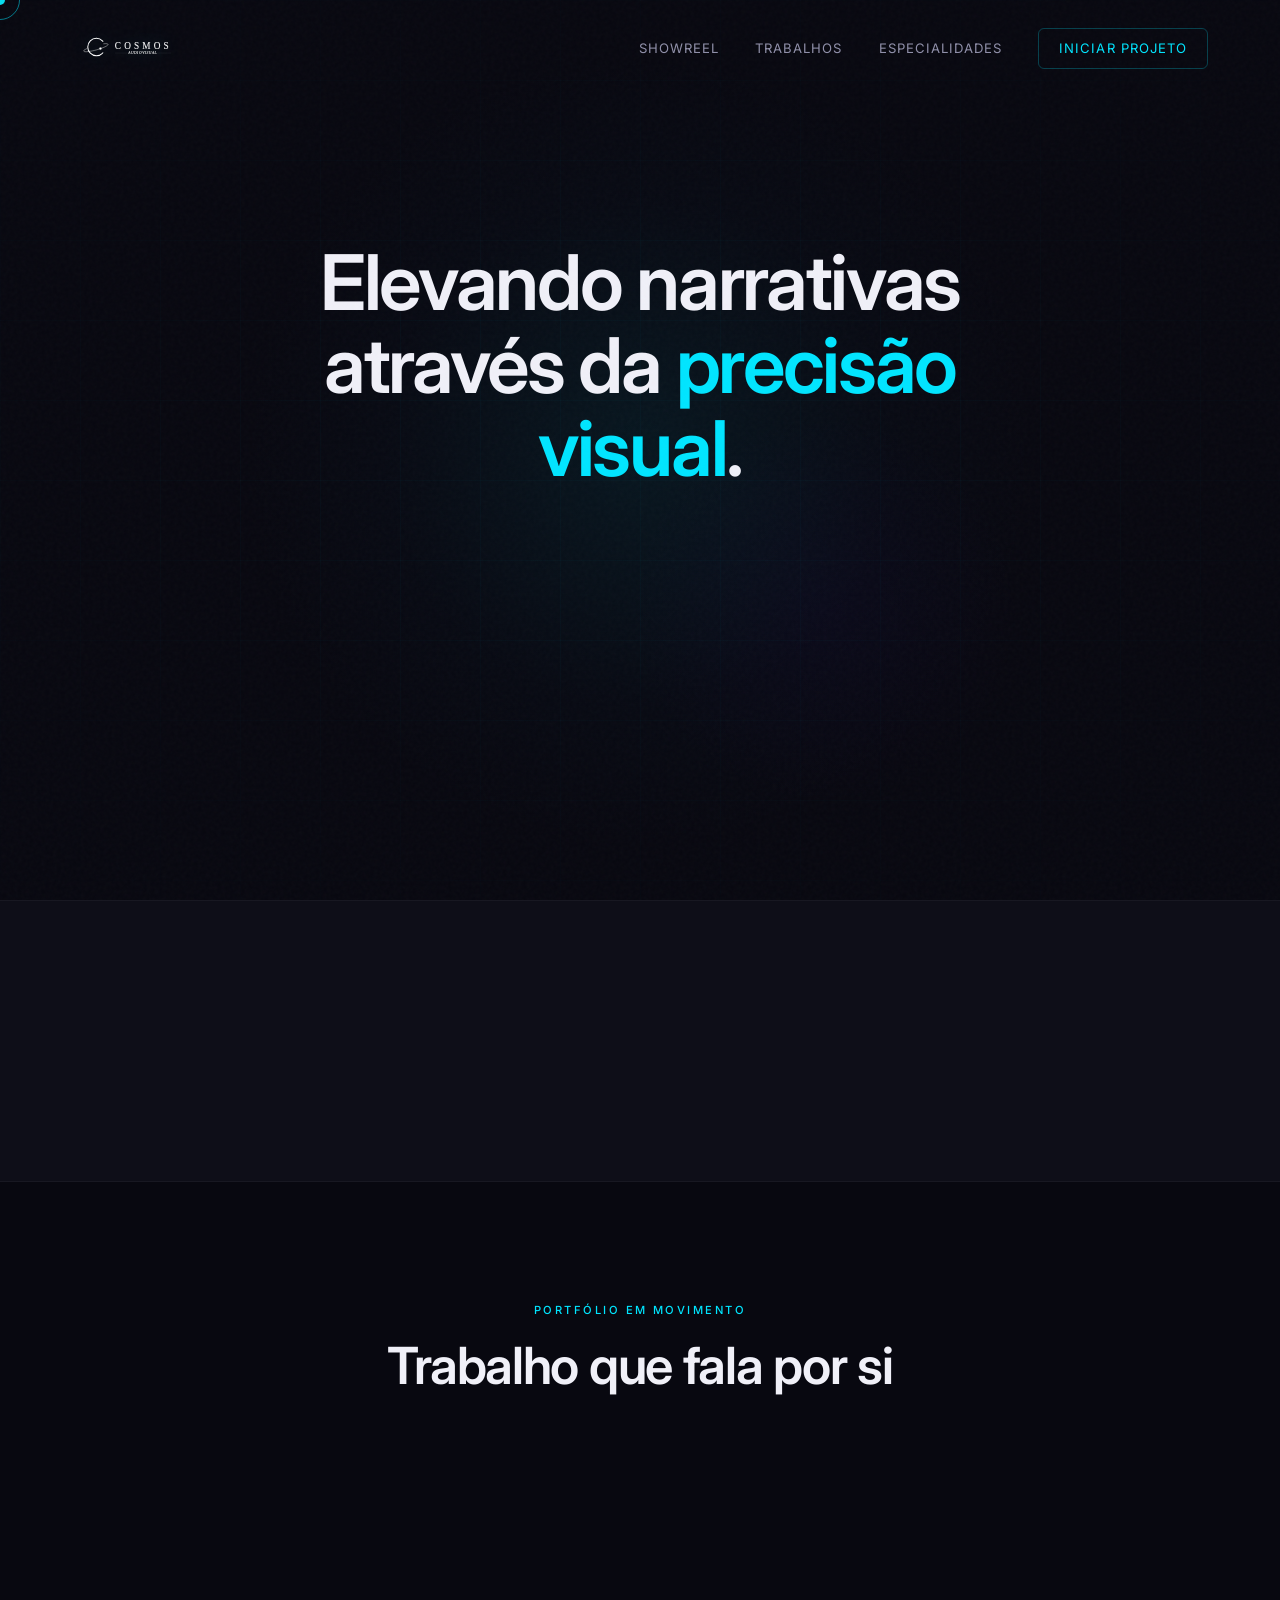
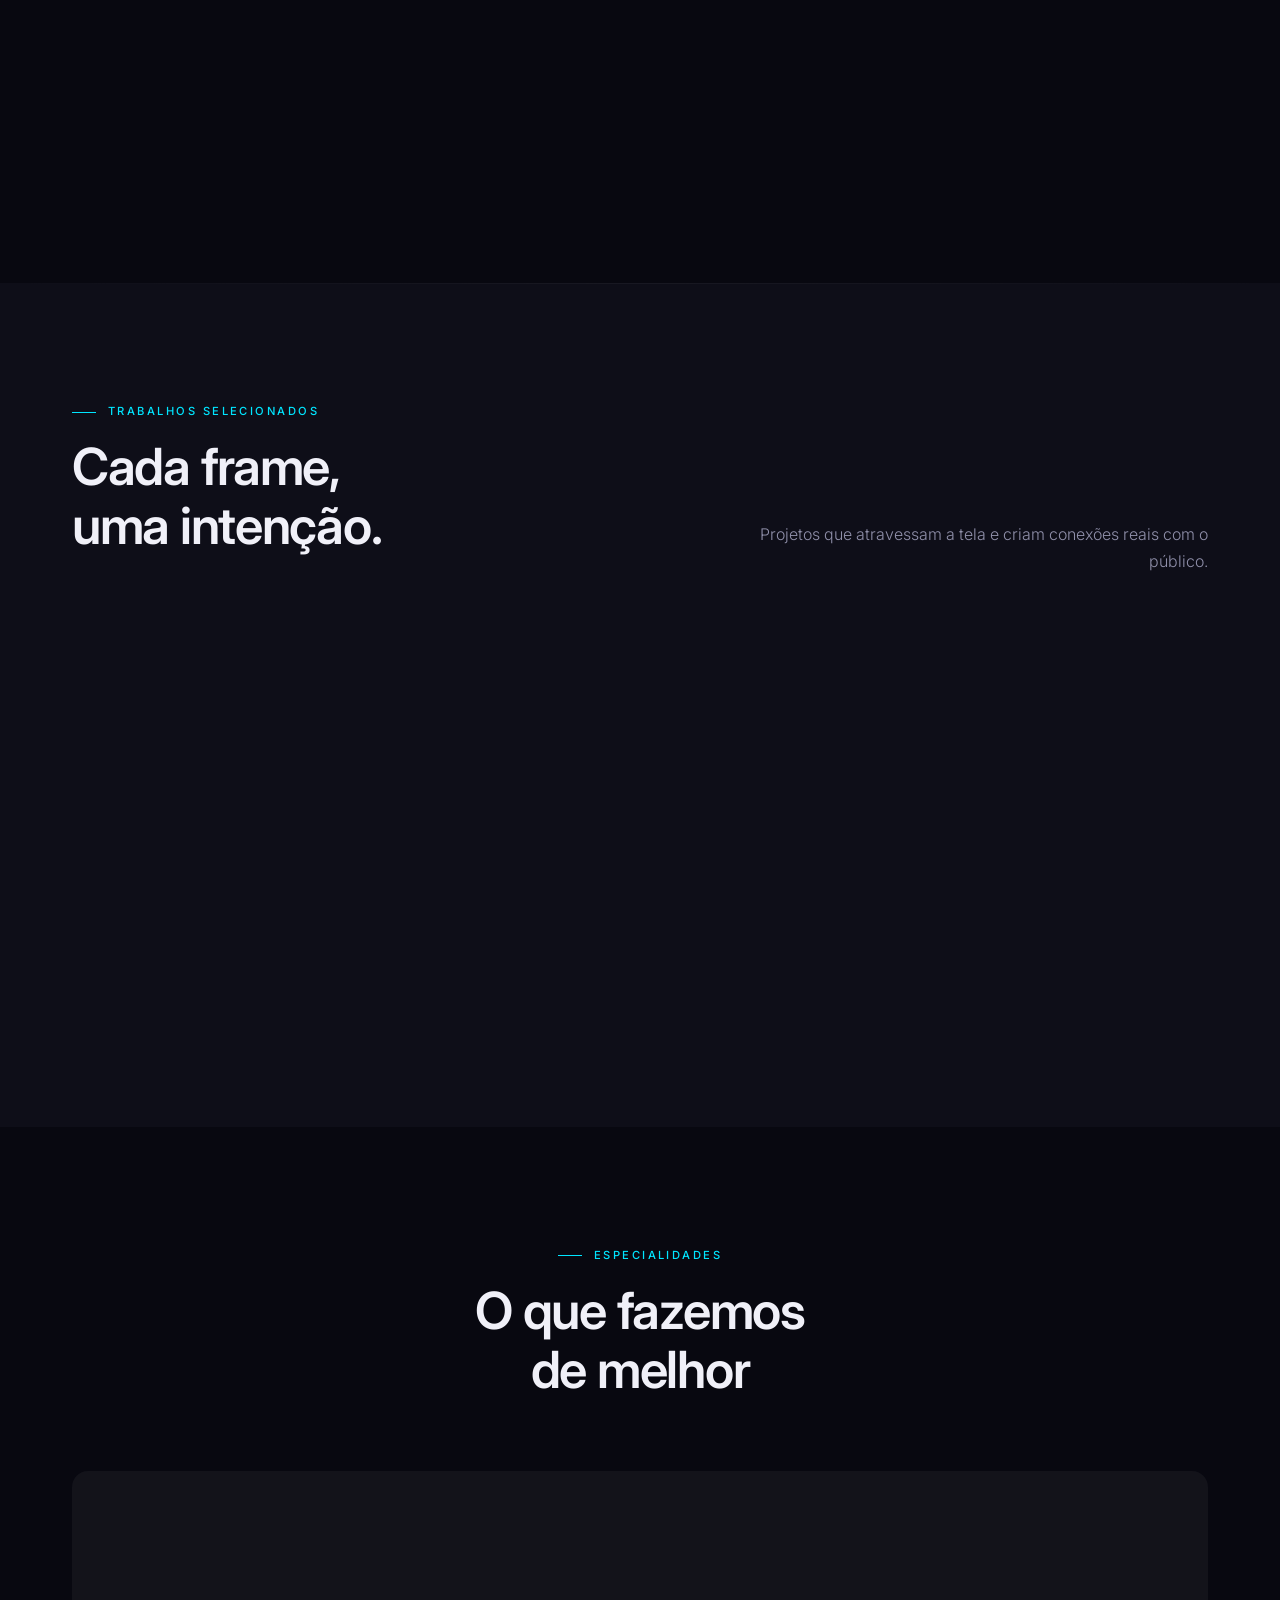
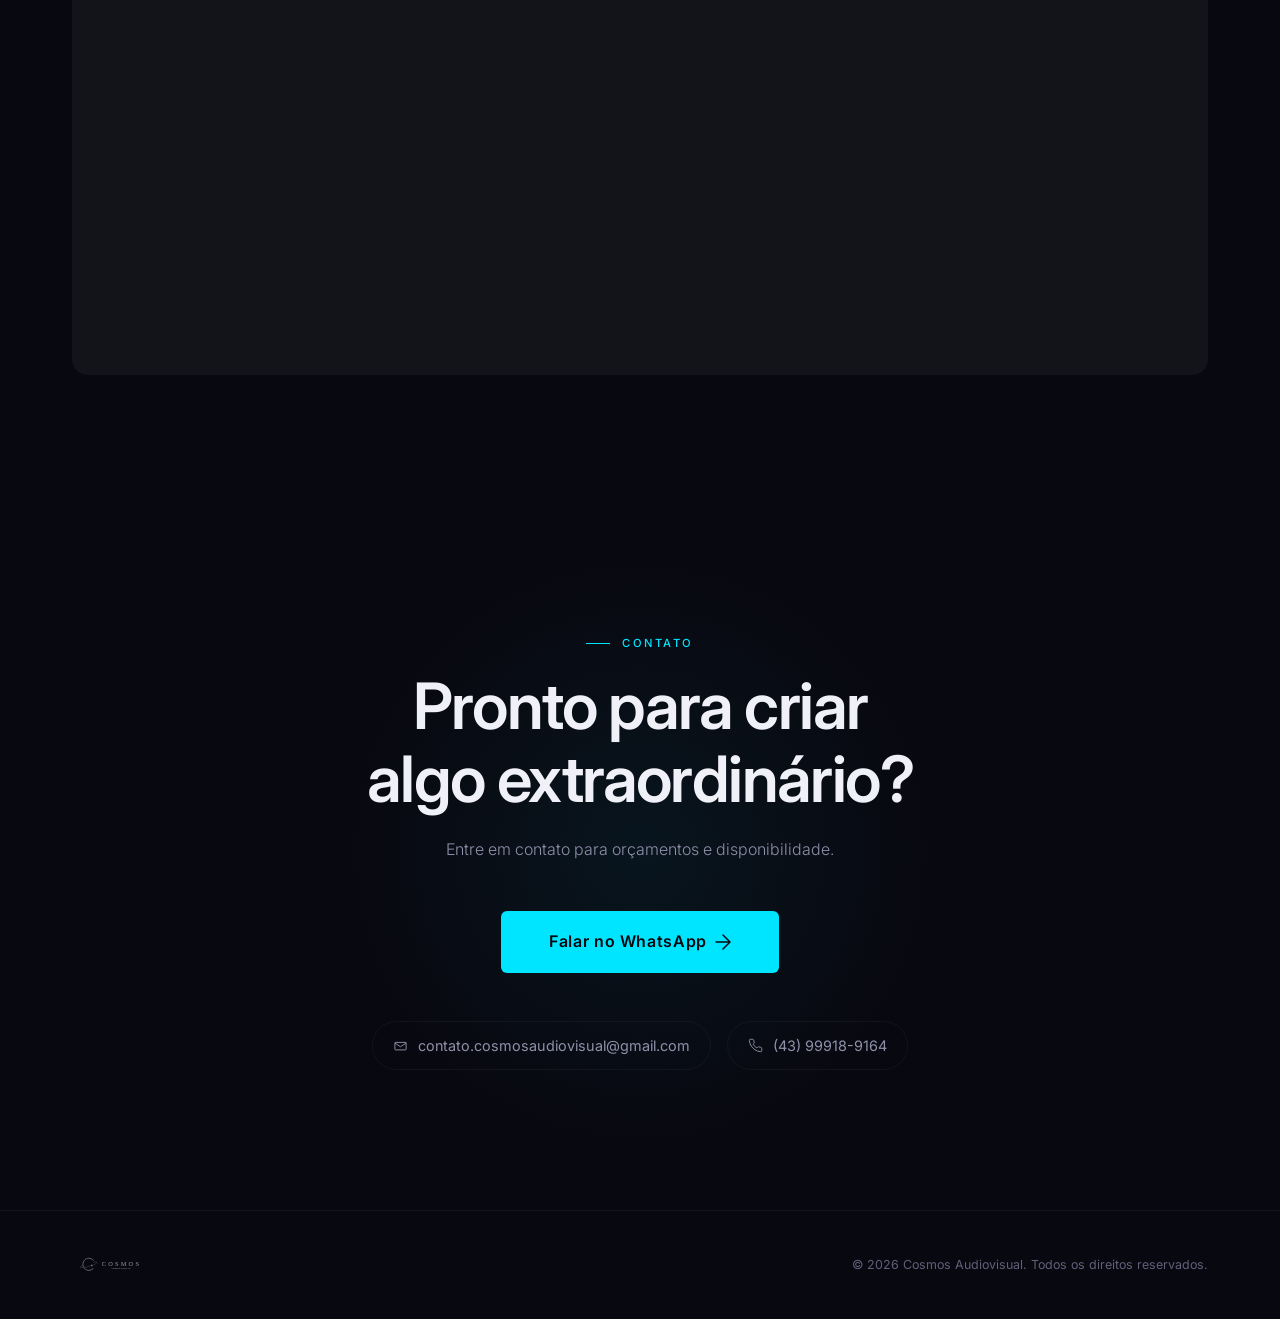
==== index.html @ ea0a28b5 "Add files via upload" ====
<!DOCTYPE html>
<html lang="pt-BR">
<head>
    <meta charset="UTF-8">
    <meta name="viewport" content="width=device-width, initial-scale=1.0">
    <title>Cosmos Audiovisual | Edição e Color Grading</title>

    <!-- Tipografia -->
    <link rel="preconnect" href="https://fonts.googleapis.com">
    <link rel="preconnect" href="https://fonts.gstatic.com" crossorigin>
    <link href="https://fonts.googleapis.com/css2?family=Inter:wght@300;400;500;600;700&display=swap" rel="stylesheet">

    <!-- Estilos -->
    <link rel="stylesheet" href="style.css">

    <!-- GSAP + ScrollTrigger -->
    <script src="https://cdnjs.cloudflare.com/ajax/libs/gsap/3.12.5/gsap.min.js"></script>
    <script src="https://cdnjs.cloudflare.com/ajax/libs/gsap/3.12.5/ScrollTrigger.min.js"></script>

    <!-- Lenis Smooth Scroll -->
    <script src="https://cdn.jsdelivr.net/npm/@studio-freight/lenis@1.0.42/dist/lenis.min.js"></script>
</head>
<body>

<!-- Custom Cursor -->
<div class="cursor" id="cursor"></div>
<div class="cursor-ring" id="cursorRing"></div>

<!-- ─── HEADER ─────────────────────────────────────────────────── -->
<header id="header">
    <div class="container header-inner">
        <a href="#" class="logo-link">
            <img src="logo-cosmos.svg" alt="Cosmos Audiovisual" class="logo">
        </a>
        <nav>
            <ul>
                <li><a href="#showreel">Showreel</a></li>
                <li><a href="#trabalhos">Trabalhos</a></li>
                <li><a href="#servicos">Especialidades</a></li>
                <li>
                    <a href="https://wa.me/5543999189164?text=Ol%C3%A1,%20gostaria%20de%20falar%20sobre%20um%20projeto%20audiovisual!"
                       target="_blank" class="nav-cta">
                        Iniciar Projeto
                    </a>
                </li>
            </ul>
        </nav>
    </div>
</header>

<!-- ─── HERO ───────────────────────────────────────────────────── -->
<section class="hero" id="hero">
    <div class="hero-ambient"></div>
    <div class="hero-grid"></div>

    <div class="hero-content">
        <div class="hero-eyebrow" id="hero-eyebrow">
            Cosmos Audiovisual — Pós-Produção Premium
        </div>

        <h1 id="hero-title">
            Elevando narrativas através da <span class="cyan-text">precisão visual</span>.
        </h1>

        <p class="hero-sub" id="hero-sub">
            Especialistas em edição, pós-produção e color grading cinematográfico para marcas e criadores que não aceitam o ordinário.
        </p>

        <div class="hero-actions" id="hero-actions">
            <a href="https://wa.me/5543999189164?text=Ol%C3%A1,%20gostaria%20de%20falar%20sobre%20um%20projeto%20audiovisual!"
               target="_blank" class="btn-primary magnetic-btn">
                Iniciar Projeto
                <svg width="14" height="14" viewBox="0 0 14 14" fill="none" xmlns="http://www.w3.org/2000/svg">
                    <path d="M1 7h12M7 1l6 6-6 6" stroke="currentColor" stroke-width="1.5" stroke-linecap="round" stroke-linejoin="round"/>
                </svg>
            </a>
            <a href="#showreel" class="btn-secondary">
                Ver Portfólio
            </a>
        </div>
    </div>

    <div class="scroll-indicator" id="scroll-indicator">
        <div class="scroll-line"></div>
        <span>Scroll</span>
    </div>
</section>

<!-- ─── STATS ──────────────────────────────────────────────────── -->
<div class="stats-section">
    <div class="container">
        <div class="stats-grid">
            <div class="stat-item">
                <div class="stat-number">50<span>+</span></div>
                <div class="stat-label">Projetos entregues</div>
            </div>
            <div class="stat-item">
                <div class="stat-number">4<span>k</span></div>
                <div class="stat-label">Qualidade de exportação</div>
            </div>
            <div class="stat-item">
                <div class="stat-number">3<span>+</span></div>
                <div class="stat-label">Anos de experiência</div>
            </div>
            <div class="stat-item">
                <div class="stat-number">100<span>%</span></div>
                <div class="stat-label">Clientes satisfeitos</div>
            </div>
        </div>
    </div>
</div>

<!-- ─── VIDEO GALLERY ──────────────────────────────────────────── -->
<section id="showreel" class="gallery-section">
    <div class="container">
        <div class="gallery-header">
            <div class="section-label">Portfólio em Movimento</div>
            <h2 class="section-title">Trabalho que fala por si</h2>
        </div>

        <div class="video-grid">
            <div class="video-card">
                <div class="video-wrapper">
                    <iframe src="https://player.vimeo.com/video/1213740971?h=0&title=0&byline=0&portrait=0"
                            frameborder="0"
                            allow="autoplay; fullscreen; picture-in-picture"
                            allowfullscreen>
                    </iframe>
                </div>
                <div class="video-meta">
                    <span class="video-tag">Color Grading</span>
                    <h3>Color Grading Sony A7sII</h3>
                </div>
            </div>

            <div class="video-card">
                <div class="video-wrapper">
                    <iframe src="https://player.vimeo.com/video/1213741064?h=0&title=0&byline=0&portrait=0"
                            frameborder="0"
                            allow="autoplay; fullscreen; picture-in-picture"
                            allowfullscreen>
                    </iframe>
                </div>
                <div class="video-meta">
                    <span class="video-tag">Edição & Color</span>
                    <h3>Institucional Academia CT</h3>
                </div>
            </div>

            <div class="video-card">
                <div class="video-wrapper">
                    <iframe src="https://player.vimeo.com/video/1213740897?h=0&title=0&byline=0&portrait=0"
                            frameborder="0"
                            allow="autoplay; fullscreen; picture-in-picture"
                            allowfullscreen>
                    </iframe>
                </div>
                <div class="video-meta">
                    <span class="video-tag">Log Reveal & Grading</span>
                    <h3>Color Grading ARRI</h3>
                </div>
            </div>
        </div>
    </div>
</section>

<!-- ─── PORTFOLIO ──────────────────────────────────────────────── -->
<section id="trabalhos" class="portfolio-section">
    <div class="container">
        <div class="portfolio-header">
            <div>
                <div class="section-label">Trabalhos Selecionados</div>
                <h2 class="section-title">Cada frame,<br>uma intenção.</h2>
            </div>
            <p class="section-subtitle">Projetos que atravessam a tela e criam conexões reais com o público.</p>
        </div>

        <div class="portfolio-grid">
            <div class="portfolio-card">
                <img src="trabalho1.png" alt="Color Grading Para Youtube">
                <div class="portfolio-info">
                    <div class="portfolio-index">01 / Projeto</div>
                    <h3>Color Grading Para Youtube</h3>
                    <p>Color Grading</p>
                </div>
                <div class="portfolio-hover-line"></div>
            </div>

            <div class="portfolio-card">
                <img src="trabalho2.png" alt="Institucional Academia CT">
                <div class="portfolio-info">
                    <div class="portfolio-index">02 / Projeto</div>
                    <h3>Institucional Academia CT</h3>
                    <p>Edição & Color</p>
                </div>
                <div class="portfolio-hover-line"></div>
            </div>

            <div class="portfolio-card">
                <img src="trabalho3.png" alt="Curta Astro Negro">
                <div class="portfolio-info">
                    <div class="portfolio-index">03 / Projeto</div>
                    <h3>Montagem do Curta Astro Negro</h3>
                    <p>Montagem, Edição & Color</p>
                </div>
                <div class="portfolio-hover-line"></div>
            </div>
        </div>
    </div>
</section>

<!-- ─── ESPECIALIDADES ─────────────────────────────────────────── -->
<section id="servicos" class="services-section">
    <div class="container">
        <div class="services-header">
            <div class="section-label" style="justify-content:center;">Especialidades</div>
            <h2 class="section-title">O que fazemos<br>de melhor</h2>
        </div>

        <div class="services-grid">
            <div class="service-card">
                <div class="service-number">01</div>
                <div class="service-icon">
                    <svg width="20" height="20" viewBox="0 0 24 24" fill="none" stroke="currentColor" stroke-width="1.5">
                        <path d="M15 10l4.553-2.069A1 1 0 0121 8.87v6.26a1 1 0 01-1.447.894L15 14M3 8a2 2 0 012-2h10a2 2 0 012 2v8a2 2 0 01-2 2H5a2 2 0 01-2-2V8z"/>
                    </svg>
                </div>
                <h3>Edição e Finalização</h3>
                <p>Montagem estrutural, cortes dinâmicos, transições fluidas e exportação do arquivo final com máxima qualidade técnica.</p>
            </div>

            <div class="service-card">
                <div class="service-number">02</div>
                <div class="service-icon">
                    <svg width="20" height="20" viewBox="0 0 24 24" fill="none" stroke="currentColor" stroke-width="1.5">
                        <circle cx="12" cy="12" r="5"/><path d="M12 1v2M12 21v2M4.22 4.22l1.42 1.42M18.36 18.36l1.42 1.42M1 12h2M21 12h2M4.22 19.78l1.42-1.42M18.36 5.64l1.42-1.42"/>
                    </svg>
                </div>
                <h3>Color Grading</h3>
                <p>Correção primária de cor, correspondência entre câmeras e aplicação de estilização visual para uma estética de cinema.</p>
            </div>

            <div class="service-card">
                <div class="service-number">03</div>
                <div class="service-icon">
                    <svg width="20" height="20" viewBox="0 0 24 24" fill="none" stroke="currentColor" stroke-width="1.5">
                        <path d="M9 18V5l12-2v13M9 9l12-2"/><circle cx="6" cy="18" r="3"/><circle cx="18" cy="16" r="3"/>
                    </svg>
                </div>
                <h3>Pós-Produção de Áudio</h3>
                <p>Limpeza de ruídos de voz, foley, sound design integrado às imagens e mixagem final imersiva.</p>
            </div>

            <div class="service-card">
                <div class="service-number">04</div>
                <div class="service-icon">
                    <svg width="20" height="20" viewBox="0 0 24 24" fill="none" stroke="currentColor" stroke-width="1.5">
                        <path d="M12 2L2 7l10 5 10-5-10-5zM2 17l10 5 10-5M2 12l10 5 10-5"/>
                    </svg>
                </div>
                <h3>Motion Graphics</h3>
                <p>Criação de animações de logo, terços inferiores e elementos gráficos perfeitamente integrados à narrativa do vídeo.</p>
            </div>
        </div>
    </div>
</section>

<!-- ─── CONTACT ────────────────────────────────────────────────── -->
<section id="contato" class="contact-section">
    <div class="contact-bg-glow"></div>
    <div class="container" style="position:relative;z-index:2;">
        <div class="section-label" style="justify-content:center;">Contato</div>
        <h2 class="section-title">Pronto para criar<br>algo extraordinário?</h2>
        <p class="section-subtitle" style="text-align:center;margin:0 auto 0;">
            Entre em contato para orçamentos e disponibilidade.
        </p>

        <div style="margin-top:48px;">
            <a href="https://wa.me/5543999189164?text=Ol%C3%A1,%20gostaria%20de%20falar%20sobre%20um%20projeto%20audiovisual!"
               target="_blank" class="btn-primary magnetic-btn" style="font-size:1rem;padding:18px 48px;">
                Falar no WhatsApp
                <svg width="16" height="16" viewBox="0 0 16 16" fill="none" xmlns="http://www.w3.org/2000/svg">
                    <path d="M1 8h14M8 1l7 7-7 7" stroke="currentColor" stroke-width="1.5" stroke-linecap="round" stroke-linejoin="round"/>
                </svg>
            </a>
        </div>

        <div class="contact-links">
            <a href="mailto:contato.cosmosaudiovisual@gmail.com" class="contact-link">
                <svg width="15" height="15" viewBox="0 0 24 24" fill="none" stroke="currentColor" stroke-width="1.5">
                    <path d="M3 8l9 6 9-6M3 8v10a1 1 0 001 1h16a1 1 0 001-1V8M3 8a1 1 0 011-1h16a1 1 0 011 1"/>
                </svg>
                contato.cosmosaudiovisual@gmail.com
            </a>
            <a href="tel:+5543999189164" class="contact-link">
                <svg width="15" height="15" viewBox="0 0 24 24" fill="none" stroke="currentColor" stroke-width="1.5">
                    <path d="M22 16.92v3a2 2 0 01-2.18 2 19.79 19.79 0 01-8.63-3.07 19.5 19.5 0 01-6-6 19.79 19.79 0 01-3.07-8.67A2 2 0 014.11 2h3a2 2 0 012 1.72c.127.96.361 1.903.7 2.81a2 2 0 01-.45 2.11L8.09 9.91a16 16 0 006 6l1.27-1.27a2 2 0 012.11-.45c.907.339 1.85.573 2.81.7A2 2 0 0122 16.92z"/>
                </svg>
                (43) 99918-9164
            </a>
        </div>
    </div>
</section>

<!-- ─── FOOTER ─────────────────────────────────────────────────── -->
<footer>
    <div class="container footer-inner">
        <img src="logo-cosmos.svg" alt="Cosmos Audiovisual" class="footer-logo">
        <p>&copy; 2026 Cosmos Audiovisual. Todos os direitos reservados.</p>
    </div>
</footer>

<!-- ─── SCRIPTS ────────────────────────────────────────────────── -->
<script>
(function() {

    // ── Lenis Smooth Scroll ──────────────────────────────────────
    const lenis = new Lenis({
        duration: 1.35,
        easing: (t) => Math.min(1, 1.001 - Math.pow(2, -10 * t)),
        smooth: true,
    });

    function raf(time) { lenis.raf(time); requestAnimationFrame(raf); }
    requestAnimationFrame(raf);

    gsap.registerPlugin(ScrollTrigger);
    lenis.on('scroll', ScrollTrigger.update);
    gsap.ticker.add((time) => { lenis.raf(time * 1000); });
    gsap.ticker.lagSmoothing(0);

    // ── Header Scroll State ──────────────────────────────────────
    const header = document.getElementById('header');
    lenis.on('scroll', ({ scroll }) => {
        header.classList.toggle('scrolled', scroll > 60);
    });

    // ── Custom Cursor ────────────────────────────────────────────
    const cursor = document.getElementById('cursor');
    const cursorRing = document.getElementById('cursorRing');
    let cursorX = 0, cursorY = 0, ringX = 0, ringY = 0;

    document.addEventListener('mousemove', (e) => {
        cursorX = e.clientX;
        cursorY = e.clientY;
    });

    (function animateCursor() {
        ringX += (cursorX - ringX) * 0.12;
        ringY += (cursorY - ringY) * 0.12;
        cursor.style.left = cursorX + 'px';
        cursor.style.top  = cursorY + 'px';
        cursorRing.style.left = ringX + 'px';
        cursorRing.style.top  = ringY + 'px';
        requestAnimationFrame(animateCursor);
    })();

    document.querySelectorAll('a, button, .portfolio-card, .video-card, .service-card').forEach(el => {
        el.addEventListener('mouseenter', () => document.body.classList.add('cursor-hover'));
        el.addEventListener('mouseleave', () => document.body.classList.remove('cursor-hover'));
    });

    // ── Hero Text Reveal ─────────────────────────────────────────
    const heroTitle = document.getElementById('hero-title');

    function wrapWords(el) {
        const walker = document.createTreeWalker(el, NodeFilter.SHOW_TEXT, null);
        const textNodes = [];
        let node;
        while ((node = walker.nextNode())) textNodes.push(node);

        textNodes.forEach(textNode => {
            const words = textNode.textContent.split(/(\s+)/);
            const fragment = document.createDocumentFragment();
            words.forEach(part => {
                if (part.match(/^\s+$/)) {
                    fragment.appendChild(document.createTextNode(part));
                } else if (part.length > 0) {
                    const wrap = document.createElement('span');
                    wrap.className = 'word';
                    const inner = document.createElement('span');
                    inner.className = 'word-inner';
                    inner.textContent = part;
                    wrap.appendChild(inner);
                    fragment.appendChild(wrap);
                }
            });
            textNode.parentNode.replaceChild(fragment, textNode);
        });
    }

    wrapWords(heroTitle);

    const tl = gsap.timeline({ delay: 0.2 });
    tl.to('#hero-eyebrow',  { opacity: 1, y: 0, duration: 0.9, ease: 'power3.out' })
      .to('.word-inner',    { y: '0%', opacity: 1, filter: 'blur(0px)', duration: 1.0, stagger: 0.045, ease: 'power4.out' }, '-=0.3')
      .to('#hero-sub',      { opacity: 1, y: 0, duration: 0.9, ease: 'power3.out' }, '-=0.5')
      .to('#hero-actions',  { opacity: 1, y: 0, duration: 0.9, ease: 'power3.out' }, '-=0.6')
      .to('#scroll-indicator', { opacity: 1, duration: 0.8, ease: 'power2.out' }, '-=0.3');

    // ── Hero Parallax ────────────────────────────────────────────
    gsap.to('.hero-ambient', { yPercent: 25, ease: 'none', scrollTrigger: { trigger: '.hero', start: 'top top', end: 'bottom top', scrub: 1.5 } });
    gsap.to('.hero-grid',    { yPercent: 15, ease: 'none', scrollTrigger: { trigger: '.hero', start: 'top top', end: 'bottom top', scrub: 2 } });

    // ── Scroll-triggered Reveals ─────────────────────────────────
    const reveals = [
        { target: '.stat-item',      trigger: '.stats-section',  stagger: 0.12 },
        { target: '.video-card',     trigger: '.video-grid',     stagger: 0.15 },
        { target: '.portfolio-card', trigger: '.portfolio-grid', stagger: 0.13 },
        { target: '.service-card',   trigger: '.services-grid',  stagger: 0.10 },
    ];

    reveals.forEach(({ target, trigger, stagger }) => {
        gsap.to(target, {
            opacity: 1, y: 0, duration: 0.85, stagger, ease: 'power3.out',
            scrollTrigger: { trigger, start: 'top 80%' }
        });
    });

    document.querySelectorAll('.section-title').forEach(el => {
        if (el.closest('.hero')) return;
        gsap.from(el, { opacity: 0, y: 30, duration: 0.9, ease: 'power3.out',
            scrollTrigger: { trigger: el, start: 'top 85%' } });
    });

    // ── Spotlight Mouse Tracking ─────────────────────────────────
    ['.video-card', '.portfolio-card', '.service-card'].forEach(sel => {
        document.querySelectorAll(sel).forEach(card => {
            card.addEventListener('mousemove', (e) => {
                const r = card.getBoundingClientRect();
                card.style.setProperty('--mouse-x', ((e.clientX - r.left) / r.width  * 100) + '%');
                card.style.setProperty('--mouse-y', ((e.clientY - r.top)  / r.height * 100) + '%');
            });
        });
    });

    // ── Magnetic Buttons ─────────────────────────────────────────
    document.querySelectorAll('.magnetic-btn').forEach(btn => {
        btn.addEventListener('mousemove', (e) => {
            const r  = btn.getBoundingClientRect();
            const dx = e.clientX - (r.left + r.width  / 2);
            const dy = e.clientY - (r.top  + r.height / 2);
            gsap.to(btn, { x: dx * 0.35, y: dy * 0.35, duration: 0.35, ease: 'power2.out' });
        });
        btn.addEventListener('mouseleave', () => {
            gsap.to(btn, { x: 0, y: 0, duration: 0.6, ease: 'elastic.out(1, 0.4)' });
        });
    });

    // ── Smooth Anchor Scroll via Lenis ───────────────────────────
    document.querySelectorAll('a[href^="#"]').forEach(anchor => {
        anchor.addEventListener('click', (e) => {
            const href   = anchor.getAttribute('href');
            const target = href !== '#' && document.querySelector(href);
            if (target) { e.preventDefault(); lenis.scrollTo(target, { offset: -80, duration: 1.5 }); }
        });
    });

})();
</script>
</body>
</html>
---- style.css ----
/* ─── RESET & BASE ──────────────────────────────────────────────── */
*, *::before, *::after {
    margin: 0;
    padding: 0;
    box-sizing: border-box;
}

:root {
    --bg-void: #080810;
    --bg-surface: #0e0e18;
    --bg-card: #12121e;
    --cyan: #00e5ff;
    --cyan-dim: rgba(0, 229, 255, 0.12);
    --cyan-glow: rgba(0, 229, 255, 0.06);
    --text-primary: #f0f0f8;
    --text-muted: #60607a;
    --text-secondary: #9090aa;
    --border-subtle: rgba(255, 255, 255, 0.045);
    --border-cyan: rgba(0, 229, 255, 0.25);
    --radius-card: 16px;
    --radius-sm: 6px;
    --transition-smooth: cubic-bezier(0.25, 0.46, 0.45, 0.94);
}

html {
    font-size: 16px;
    -webkit-font-smoothing: antialiased;
    -moz-osx-font-smoothing: grayscale;
}

body {
    font-family: 'Inter', sans-serif;
    background-color: var(--bg-void);
    color: var(--text-primary);
    line-height: 1.6;
    overflow-x: hidden;
}

/* ─── NOISE GRAIN OVERLAY ───────────────────────────────────────── */
body::before {
    content: '';
    position: fixed;
    inset: 0;
    background-image: url("data:image/svg+xml,%3Csvg viewBox='0 0 256 256' xmlns='http://www.w3.org/2000/svg'%3E%3Cfilter id='n'%3E%3CfeTurbulence type='fractalNoise' baseFrequency='0.9' numOctaves='4' stitchTiles='stitch'/%3E%3C/filter%3E%3Crect width='100%25' height='100%25' filter='url(%23n)' opacity='1'/%3E%3C/svg%3E");
    opacity: 0.028;
    pointer-events: none;
    z-index: 9999;
}

/* ─── CUSTOM CURSOR ─────────────────────────────────────────────── */
.cursor {
    position: fixed;
    width: 10px;
    height: 10px;
    background: var(--cyan);
    border-radius: 50%;
    pointer-events: none;
    z-index: 10000;
    transform: translate(-50%, -50%);
    transition: transform 0.1s ease, width 0.3s ease, height 0.3s ease, opacity 0.3s ease;
    mix-blend-mode: difference;
}

.cursor-ring {
    position: fixed;
    width: 40px;
    height: 40px;
    border: 1px solid rgba(0, 229, 255, 0.5);
    border-radius: 50%;
    pointer-events: none;
    z-index: 9999;
    transform: translate(-50%, -50%);
    transition: width 0.4s var(--transition-smooth), height 0.4s var(--transition-smooth), border-color 0.4s ease;
}

body.cursor-hover .cursor  { width: 16px; height: 16px; opacity: 0.7; }
body.cursor-hover .cursor-ring { width: 60px; height: 60px; border-color: var(--cyan); }

/* ─── CONTAINER ─────────────────────────────────────────────────── */
.container {
    max-width: 1200px;
    margin: 0 auto;
    padding: 0 32px;
}

/* ─── HEADER ────────────────────────────────────────────────────── */
header {
    position: fixed;
    top: 0;
    left: 0;
    right: 0;
    z-index: 1000;
    padding: 22px 0;
    transition: background 0.5s ease, border-color 0.5s ease, padding 0.4s ease;
    border-bottom: 1px solid transparent;
}

header.scrolled {
    background: rgba(8, 8, 16, 0.85);
    backdrop-filter: blur(20px) saturate(1.4);
    -webkit-backdrop-filter: blur(20px) saturate(1.4);
    border-bottom-color: var(--border-subtle);
    padding: 16px 0;
}

.header-inner {
    display: flex;
    align-items: center;
    justify-content: space-between;
}

.logo-link {
    display: flex;
    align-items: center;
    text-decoration: none;
}

.logo {
    height: 52px;
    transition: opacity 0.3s ease;
    filter: brightness(1) drop-shadow(0 0 8px rgba(0, 229, 255, 0.2));
}

.logo:hover { opacity: 0.85; }

nav ul {
    list-style: none;
    display: flex;
    align-items: center;
    gap: 36px;
}

nav a {
    color: var(--text-secondary);
    text-decoration: none;
    font-size: 0.82rem;
    font-weight: 400;
    letter-spacing: 0.08em;
    text-transform: uppercase;
    transition: color 0.3s ease;
    position: relative;
}

nav a::after {
    content: '';
    position: absolute;
    bottom: -4px;
    left: 0;
    width: 0;
    height: 1px;
    background: var(--cyan);
    transition: width 0.35s var(--transition-smooth);
}

nav a:hover { color: var(--text-primary); }
nav a:hover::after { width: 100%; }

.nav-cta {
    display: inline-flex;
    align-items: center;
    gap: 8px;
    padding: 9px 20px;
    border: 1px solid var(--border-cyan);
    border-radius: var(--radius-sm);
    color: var(--cyan) !important;
    font-size: 0.82rem !important;
    letter-spacing: 0.08em;
    transition: background 0.3s ease, box-shadow 0.3s ease !important;
}

.nav-cta::after { display: none !important; }

.nav-cta:hover {
    background: var(--cyan-dim);
    box-shadow: 0 0 20px rgba(0, 229, 255, 0.15);
    color: var(--cyan) !important;
}

/* ─── HERO ──────────────────────────────────────────────────────── */
.hero {
    position: relative;
    height: 100vh;
    min-height: 700px;
    display: flex;
    align-items: center;
    justify-content: center;
    text-align: center;
    overflow: hidden;
}

.hero-ambient {
    position: absolute;
    inset: 0;
    pointer-events: none;
}

.hero-ambient::before {
    content: '';
    position: absolute;
    top: 50%;
    left: 50%;
    transform: translate(-50%, -50%);
    width: 800px;
    height: 800px;
    background: radial-gradient(ellipse at center,
        rgba(0, 229, 255, 0.065) 0%,
        rgba(0, 80, 120, 0.03) 45%,
        transparent 70%);
    border-radius: 50%;
}

.hero-ambient::after {
    content: '';
    position: absolute;
    bottom: 10%;
    right: 20%;
    width: 400px;
    height: 400px;
    background: radial-gradient(ellipse at center,
        rgba(80, 0, 200, 0.04) 0%,
        transparent 70%);
    border-radius: 50%;
}

.hero-grid {
    position: absolute;
    inset: 0;
    background-image:
        linear-gradient(rgba(0, 229, 255, 0.025) 1px, transparent 1px),
        linear-gradient(90deg, rgba(0, 229, 255, 0.025) 1px, transparent 1px);
    background-size: 80px 80px;
    mask-image: radial-gradient(ellipse 80% 70% at 50% 50%, black 30%, transparent 100%);
    -webkit-mask-image: radial-gradient(ellipse 80% 70% at 50% 50%, black 30%, transparent 100%);
}

.hero-content {
    position: relative;
    z-index: 2;
    max-width: 900px;
    margin: 0 auto;
    padding: 0 32px;
}

.hero-eyebrow {
    display: inline-flex;
    align-items: center;
    gap: 10px;
    font-size: 0.72rem;
    font-weight: 500;
    letter-spacing: 0.2em;
    text-transform: uppercase;
    color: var(--cyan);
    margin-bottom: 32px;
    opacity: 0;
    transform: translateY(20px);
}

.hero-eyebrow::before,
.hero-eyebrow::after {
    content: '';
    width: 30px;
    height: 1px;
    background: var(--cyan);
    opacity: 0.5;
}

.hero h1 {
    font-size: clamp(2.8rem, 6vw, 5.2rem);
    font-weight: 600;
    line-height: 1.08;
    letter-spacing: -0.03em;
    color: var(--text-primary);
    margin-bottom: 28px;
}

.hero h1 .word {
    display: inline-block;
    overflow: hidden;
    vertical-align: bottom;
}

.hero h1 .word-inner {
    display: inline-block;
    transform: translateY(110%);
    filter: blur(12px);
    opacity: 0;
}

.hero h1 .cyan-text { color: var(--cyan); }

.hero-sub {
    font-size: 1.15rem;
    color: var(--text-secondary);
    max-width: 520px;
    margin: 0 auto 52px;
    font-weight: 300;
    line-height: 1.7;
    opacity: 0;
    transform: translateY(24px);
}

.hero-actions {
    display: flex;
    gap: 16px;
    justify-content: center;
    align-items: center;
    opacity: 0;
    transform: translateY(24px);
}

.scroll-indicator {
    position: absolute;
    bottom: 40px;
    left: 50%;
    transform: translateX(-50%);
    display: flex;
    flex-direction: column;
    align-items: center;
    gap: 8px;
    opacity: 0;
    color: var(--text-muted);
    font-size: 0.68rem;
    letter-spacing: 0.15em;
    text-transform: uppercase;
}

.scroll-line {
    width: 1px;
    height: 48px;
    background: linear-gradient(to bottom, var(--cyan), transparent);
    animation: scroll-pulse 2.2s ease-in-out infinite;
}

@keyframes scroll-pulse {
    0%, 100% { opacity: 0.3; transform: scaleY(1); }
    50%       { opacity: 1;   transform: scaleY(1.1); }
}

/* ─── BUTTONS ───────────────────────────────────────────────────── */
.btn-primary {
    position: relative;
    display: inline-flex;
    align-items: center;
    gap: 8px;
    padding: 15px 36px;
    background: var(--cyan);
    color: var(--bg-void);
    text-decoration: none;
    font-weight: 600;
    font-size: 0.875rem;
    letter-spacing: 0.04em;
    border-radius: var(--radius-sm);
    overflow: hidden;
    transition: box-shadow 0.3s ease, transform 0.15s ease;
}

.btn-primary::before {
    content: '';
    position: absolute;
    inset: 0;
    background: linear-gradient(135deg, rgba(255,255,255,0.25), transparent);
    opacity: 0;
    transition: opacity 0.3s ease;
}

.btn-primary:hover {
    box-shadow: 0 0 40px rgba(0, 229, 255, 0.45), 0 8px 24px rgba(0, 0, 0, 0.4);
}

.btn-primary:hover::before { opacity: 1; }

.btn-secondary {
    display: inline-flex;
    align-items: center;
    gap: 8px;
    padding: 14px 32px;
    border: 1px solid var(--border-subtle);
    color: var(--text-secondary);
    text-decoration: none;
    font-size: 0.875rem;
    letter-spacing: 0.04em;
    border-radius: var(--radius-sm);
    transition: border-color 0.3s ease, color 0.3s ease, background 0.3s ease;
}

.btn-secondary:hover {
    border-color: var(--border-cyan);
    color: var(--text-primary);
    background: var(--cyan-glow);
}

/* ─── SECTION SHARED ────────────────────────────────────────────── */
.section { padding: 120px 0; }

.section-label {
    font-size: 0.7rem;
    font-weight: 500;
    letter-spacing: 0.22em;
    text-transform: uppercase;
    color: var(--cyan);
    margin-bottom: 16px;
    display: flex;
    align-items: center;
    gap: 12px;
}

.section-label::before {
    content: '';
    width: 24px;
    height: 1px;
    background: var(--cyan);
}

.section-title {
    font-size: clamp(1.9rem, 4vw, 3.2rem);
    font-weight: 600;
    letter-spacing: -0.025em;
    line-height: 1.15;
    color: var(--text-primary);
    margin-bottom: 20px;
}

.section-subtitle {
    font-size: 1rem;
    color: var(--text-secondary);
    max-width: 500px;
    font-weight: 300;
    line-height: 1.7;
}

/* ─── STATS ─────────────────────────────────────────────────────── */
.stats-section {
    padding: 80px 0;
    background: var(--bg-surface);
    border-top: 1px solid var(--border-subtle);
    border-bottom: 1px solid var(--border-subtle);
}

.stats-grid {
    display: grid;
    grid-template-columns: repeat(4, 1fr);
}

.stat-item {
    text-align: center;
    padding: 24px 20px;
    border-right: 1px solid var(--border-subtle);
    opacity: 0;
    transform: translateY(20px);
}

.stat-item:last-child { border-right: none; }

.stat-number {
    font-size: 2.8rem;
    font-weight: 700;
    letter-spacing: -0.04em;
    color: var(--text-primary);
    line-height: 1;
    margin-bottom: 8px;
}

.stat-number span { color: var(--cyan); }

.stat-label {
    font-size: 0.75rem;
    letter-spacing: 0.12em;
    text-transform: uppercase;
    color: var(--text-muted);
}

/* ─── VIDEO GALLERY ─────────────────────────────────────────────── */
.gallery-section {
    background: var(--bg-void);
    padding: 120px 0;
}

.gallery-header {
    margin-bottom: 64px;
    text-align: center;
}

.gallery-header .section-label {
    justify-content: center;
}

.gallery-header .section-label::before { display: none; }

/* ── Video grid: all 3 cards always equal width ───────────────── */
.video-grid {
    display: grid;
    grid-template-columns: repeat(3, 1fr);
    gap: 28px;
}

.video-card {
    background: var(--bg-card);
    border-radius: var(--radius-card);
    overflow: hidden;
    border: 1px solid var(--border-subtle);
    position: relative;
    transition: border-color 0.4s ease, box-shadow 0.4s ease;
    will-change: transform;
    opacity: 0;
    transform: translateY(40px);
}

.video-card::before {
    content: '';
    position: absolute;
    inset: 0;
    border-radius: var(--radius-card);
    background: radial-gradient(
        circle 200px at var(--mouse-x, 50%) var(--mouse-y, 50%),
        rgba(0, 229, 255, 0.1) 0%,
        transparent 80%
    );
    opacity: 0;
    transition: opacity 0.4s ease;
    pointer-events: none;
    z-index: 2;
}

.video-card:hover::before { opacity: 1; }

.video-card:hover {
    border-color: rgba(0, 229, 255, 0.28);
    box-shadow: 0 0 0 1px rgba(0, 229, 255, 0.1),
                0 24px 48px rgba(0, 0, 0, 0.6);
}

.video-wrapper {
    position: relative;
    padding-bottom: 56.25%;
    background: #000;
}

.video-wrapper iframe {
    position: absolute;
    inset: 0;
    width: 100%;
    height: 100%;
}

.video-meta { padding: 22px 24px; }

.video-tag {
    display: inline-block;
    font-size: 0.65rem;
    letter-spacing: 0.15em;
    text-transform: uppercase;
    color: var(--cyan);
    margin-bottom: 8px;
}

.video-meta h3 {
    font-size: 1rem;
    font-weight: 500;
    letter-spacing: 0.01em;
    color: var(--text-primary);
}

/* ─── PORTFOLIO ─────────────────────────────────────────────────── */
.portfolio-section {
    background: var(--bg-surface);
    padding: 120px 0;
    position: relative;
}

.portfolio-section::before {
    content: '';
    position: absolute;
    top: 0; left: 0; right: 0;
    height: 1px;
    background: linear-gradient(90deg, transparent, var(--border-subtle), transparent);
}

.portfolio-header {
    display: flex;
    justify-content: space-between;
    align-items: flex-end;
    margin-bottom: 56px;
}

.portfolio-header .section-subtitle { text-align: right; }

.portfolio-grid {
    display: grid;
    grid-template-columns: repeat(3, 1fr);
    gap: 24px;
}

.portfolio-card {
    position: relative;
    border-radius: var(--radius-card);
    overflow: hidden;
    background: var(--bg-card);
    border: 1px solid var(--border-subtle);
    cursor: pointer;
    opacity: 0;
    transform: translateY(40px);
    will-change: transform;
}

.portfolio-card::after {
    content: '';
    position: absolute;
    inset: 0;
    border-radius: var(--radius-card);
    background: radial-gradient(
        circle 180px at var(--mouse-x, 50%) var(--mouse-y, 50%),
        rgba(0, 229, 255, 0.12) 0%,
        transparent 75%
    );
    opacity: 0;
    transition: opacity 0.4s ease;
    pointer-events: none;
    z-index: 3;
}

.portfolio-card:hover::after { opacity: 1; }

.portfolio-card img {
    width: 100%;
    height: 260px;
    object-fit: cover;
    display: block;
    transition: transform 0.7s var(--transition-smooth), filter 0.5s ease;
    filter: brightness(0.9) saturate(0.85);
}

.portfolio-card:hover img {
    transform: scale(1.06);
    filter: brightness(1) saturate(1.05);
}

.portfolio-info {
    padding: 20px 22px 22px;
    position: relative;
    z-index: 4;
}

.portfolio-index {
    font-size: 0.62rem;
    letter-spacing: 0.18em;
    text-transform: uppercase;
    color: var(--text-muted);
    margin-bottom: 6px;
}

.portfolio-info h3 {
    font-size: 1rem;
    font-weight: 500;
    color: var(--text-primary);
    margin-bottom: 4px;
}

.portfolio-info p {
    font-size: 0.8rem;
    color: var(--cyan);
    font-weight: 400;
    letter-spacing: 0.04em;
}

.portfolio-hover-line {
    position: absolute;
    bottom: 0; left: 0;
    height: 2px;
    width: 0;
    background: linear-gradient(90deg, var(--cyan), rgba(0, 229, 255, 0.3));
    transition: width 0.5s var(--transition-smooth);
}

.portfolio-card:hover .portfolio-hover-line { width: 100%; }

/* ─── ESPECIALIDADES ────────────────────────────────────────────── */
.services-section {
    padding: 120px 0;
    background: var(--bg-void);
}

.services-header {
    text-align: center;
    margin-bottom: 72px;
}

.services-grid {
    display: grid;
    grid-template-columns: repeat(2, 1fr);
    gap: 2px;
    background: var(--border-subtle);
    border-radius: var(--radius-card);
    overflow: hidden;
}

.service-card {
    background: var(--bg-card);
    padding: 44px 48px;
    position: relative;
    overflow: hidden;
    transition: background 0.4s ease;
    opacity: 0;
    transform: translateY(24px);
}

.service-card::before {
    content: '';
    position: absolute;
    inset: 0;
    background: radial-gradient(
        circle 220px at var(--mouse-x, -100%) var(--mouse-y, -100%),
        rgba(0, 229, 255, 0.07) 0%,
        transparent 70%
    );
    opacity: 0;
    transition: opacity 0.4s ease;
}

.service-card:hover::before { opacity: 1; }

.service-icon {
    width: 44px;
    height: 44px;
    border-radius: 10px;
    background: var(--cyan-dim);
    display: flex;
    align-items: center;
    justify-content: center;
    margin-bottom: 24px;
    color: var(--cyan);
    font-size: 1.1rem;
}

.service-card h3 {
    font-size: 1.2rem;
    font-weight: 600;
    color: var(--text-primary);
    margin-bottom: 14px;
    letter-spacing: -0.01em;
}

.service-card p {
    color: var(--text-secondary);
    font-size: 0.9rem;
    line-height: 1.75;
    font-weight: 300;
}

.service-number {
    position: absolute;
    top: 40px; right: 44px;
    font-size: 5rem;
    font-weight: 700;
    color: rgba(255, 255, 255, 0.02);
    letter-spacing: -0.04em;
    line-height: 1;
    user-select: none;
}

/* ─── CONTACT ───────────────────────────────────────────────────── */
.contact-section {
    padding: 140px 0;
    text-align: center;
    position: relative;
    overflow: hidden;
}

.contact-bg-glow {
    position: absolute;
    top: 50%; left: 50%;
    transform: translate(-50%, -50%);
    width: 600px;
    height: 600px;
    background: radial-gradient(circle, rgba(0, 229, 255, 0.06) 0%, transparent 70%);
    pointer-events: none;
}

.contact-section .section-title {
    font-size: clamp(2.2rem, 5vw, 4rem);
    max-width: 700px;
    margin: 0 auto 20px;
}

.contact-section .section-subtitle {
    max-width: 460px;
    margin: 0 auto 52px;
    text-align: center;
}

.contact-links {
    display: flex;
    gap: 16px;
    justify-content: center;
    align-items: center;
    flex-wrap: wrap;
    margin-top: 48px;
}

.contact-link {
    display: flex;
    align-items: center;
    gap: 10px;
    color: var(--text-secondary);
    text-decoration: none;
    font-size: 0.9rem;
    padding: 12px 20px;
    border: 1px solid var(--border-subtle);
    border-radius: 100px;
    transition: color 0.3s ease, border-color 0.3s ease, background 0.3s ease;
}

.contact-link:hover {
    color: var(--cyan);
    border-color: var(--border-cyan);
    background: var(--cyan-glow);
}

/* ─── FOOTER ────────────────────────────────────────────────────── */
footer {
    padding: 36px 0;
    border-top: 1px solid var(--border-subtle);
}

.footer-inner {
    display: flex;
    align-items: center;
    justify-content: space-between;
}

footer p {
    font-size: 0.78rem;
    color: var(--text-muted);
}

.footer-logo {
    height: 36px;
    opacity: 0.5;
    filter: brightness(10);
}

/* ─── RESPONSIVO ────────────────────────────────────────────────── */

/* Tablet: 2 colunas para vídeos e portfólio */
@media (max-width: 1024px) {
    /* Os 3 vídeos ficam em 2 colunas — o 3º centralizado sem stretching */
    .video-grid {
        grid-template-columns: repeat(2, 1fr);
    }

    /* Centraliza o 3º card na linha de baixo sem ocupar largura diferente */
    .video-grid .video-card:last-child {
        grid-column: 1 / 2; /* ocupa só a 1ª coluna — mesma largura */
        justify-self: center;
        width: 100%;
    }

    .portfolio-grid {
        grid-template-columns: repeat(2, 1fr);
    }

    .portfolio-header {
        flex-direction: column;
        align-items: flex-start;
        gap: 12px;
    }

    .portfolio-header .section-subtitle { text-align: left; }

    .stats-grid { grid-template-columns: repeat(2, 1fr); }
    .stat-item:nth-child(2) { border-right: none; }
}

/* Mobile: tudo em 1 coluna */
@media (max-width: 768px) {
    .container { padding: 0 20px; }

    nav ul { display: none; }

    .hero h1 { font-size: 2.4rem; }
    .hero-actions { flex-direction: column; gap: 12px; }

    /* 1 coluna — todos os 3 vídeos com largura idêntica, sem override */
    .video-grid {
        grid-template-columns: 1fr;
    }

    .video-grid .video-card:last-child {
        grid-column: auto;
        justify-self: auto;
        width: auto;
    }

    .portfolio-grid  { grid-template-columns: 1fr; }
    .services-grid   { grid-template-columns: 1fr; }
    .stats-grid      { grid-template-columns: repeat(2, 1fr); }

    .cursor, .cursor-ring { display: none; }

    .footer-inner {
        flex-direction: column;
        gap: 16px;
        text-align: center;
    }
}
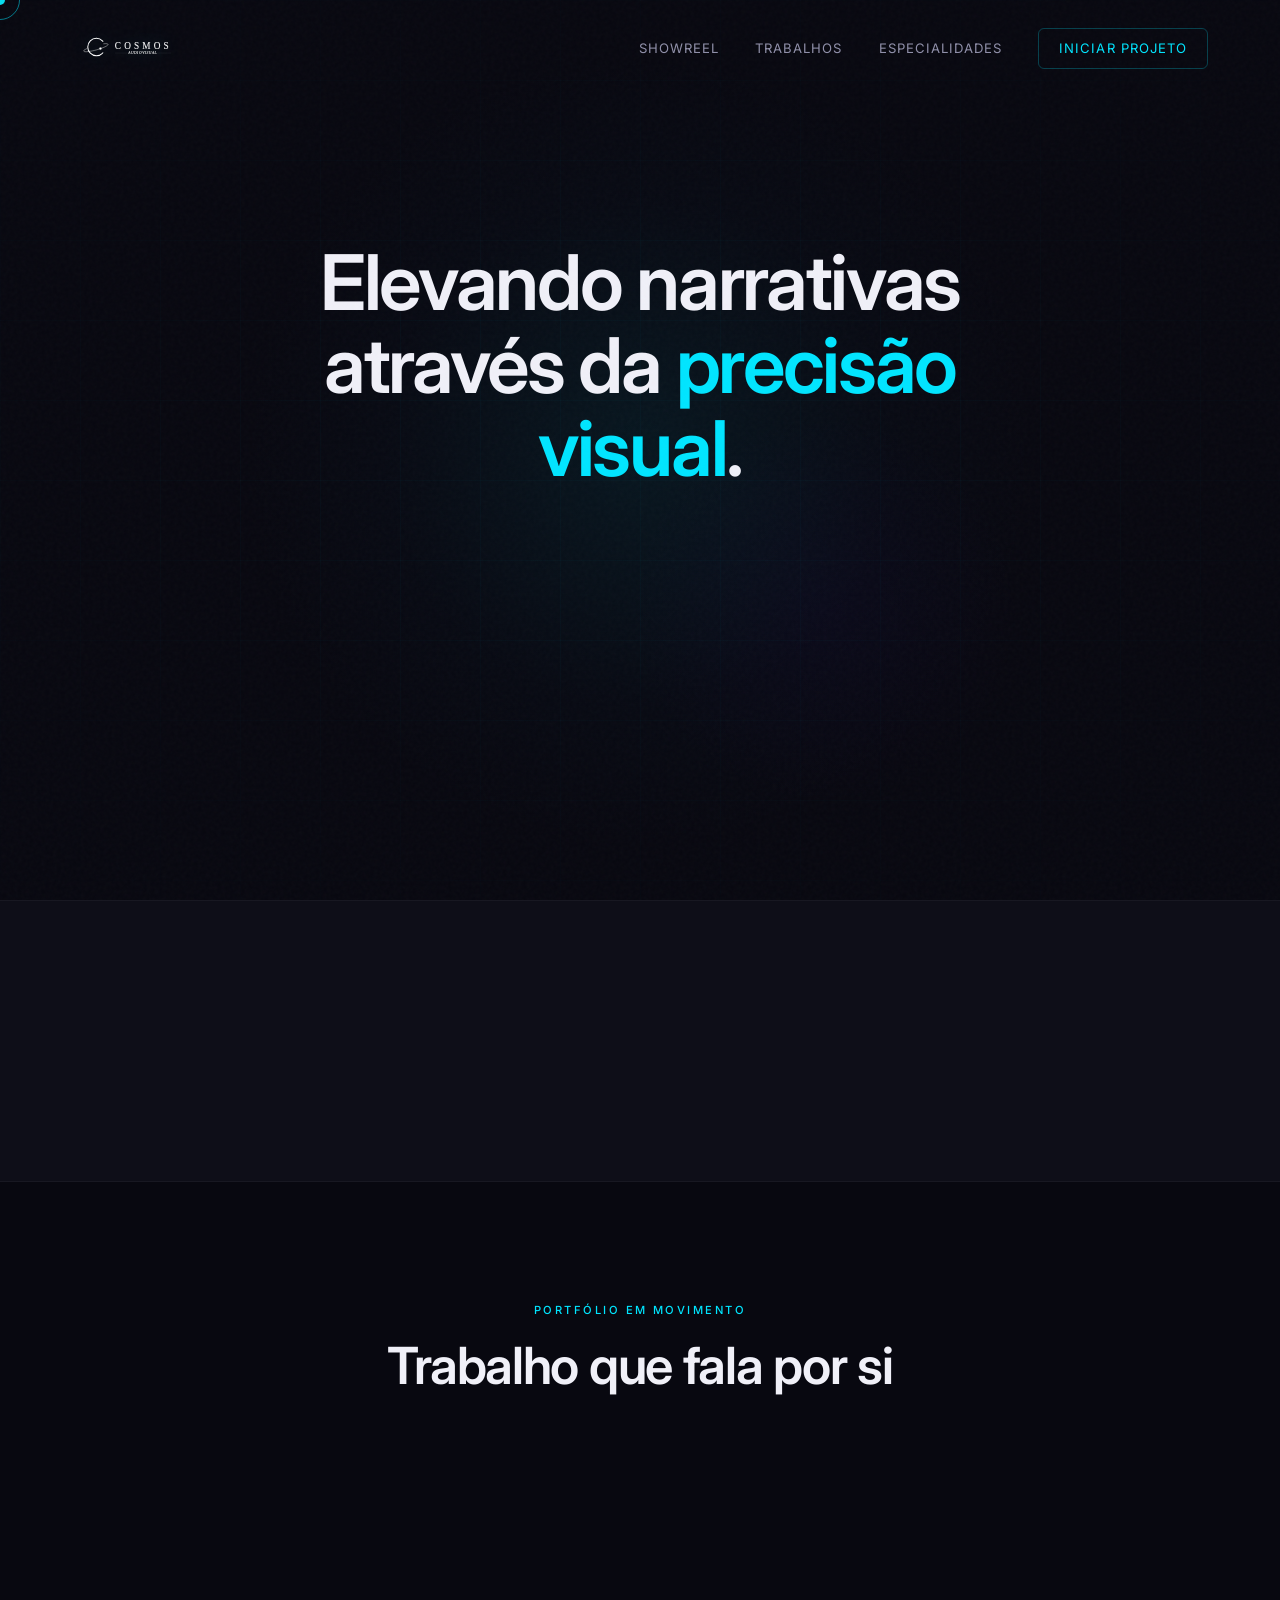
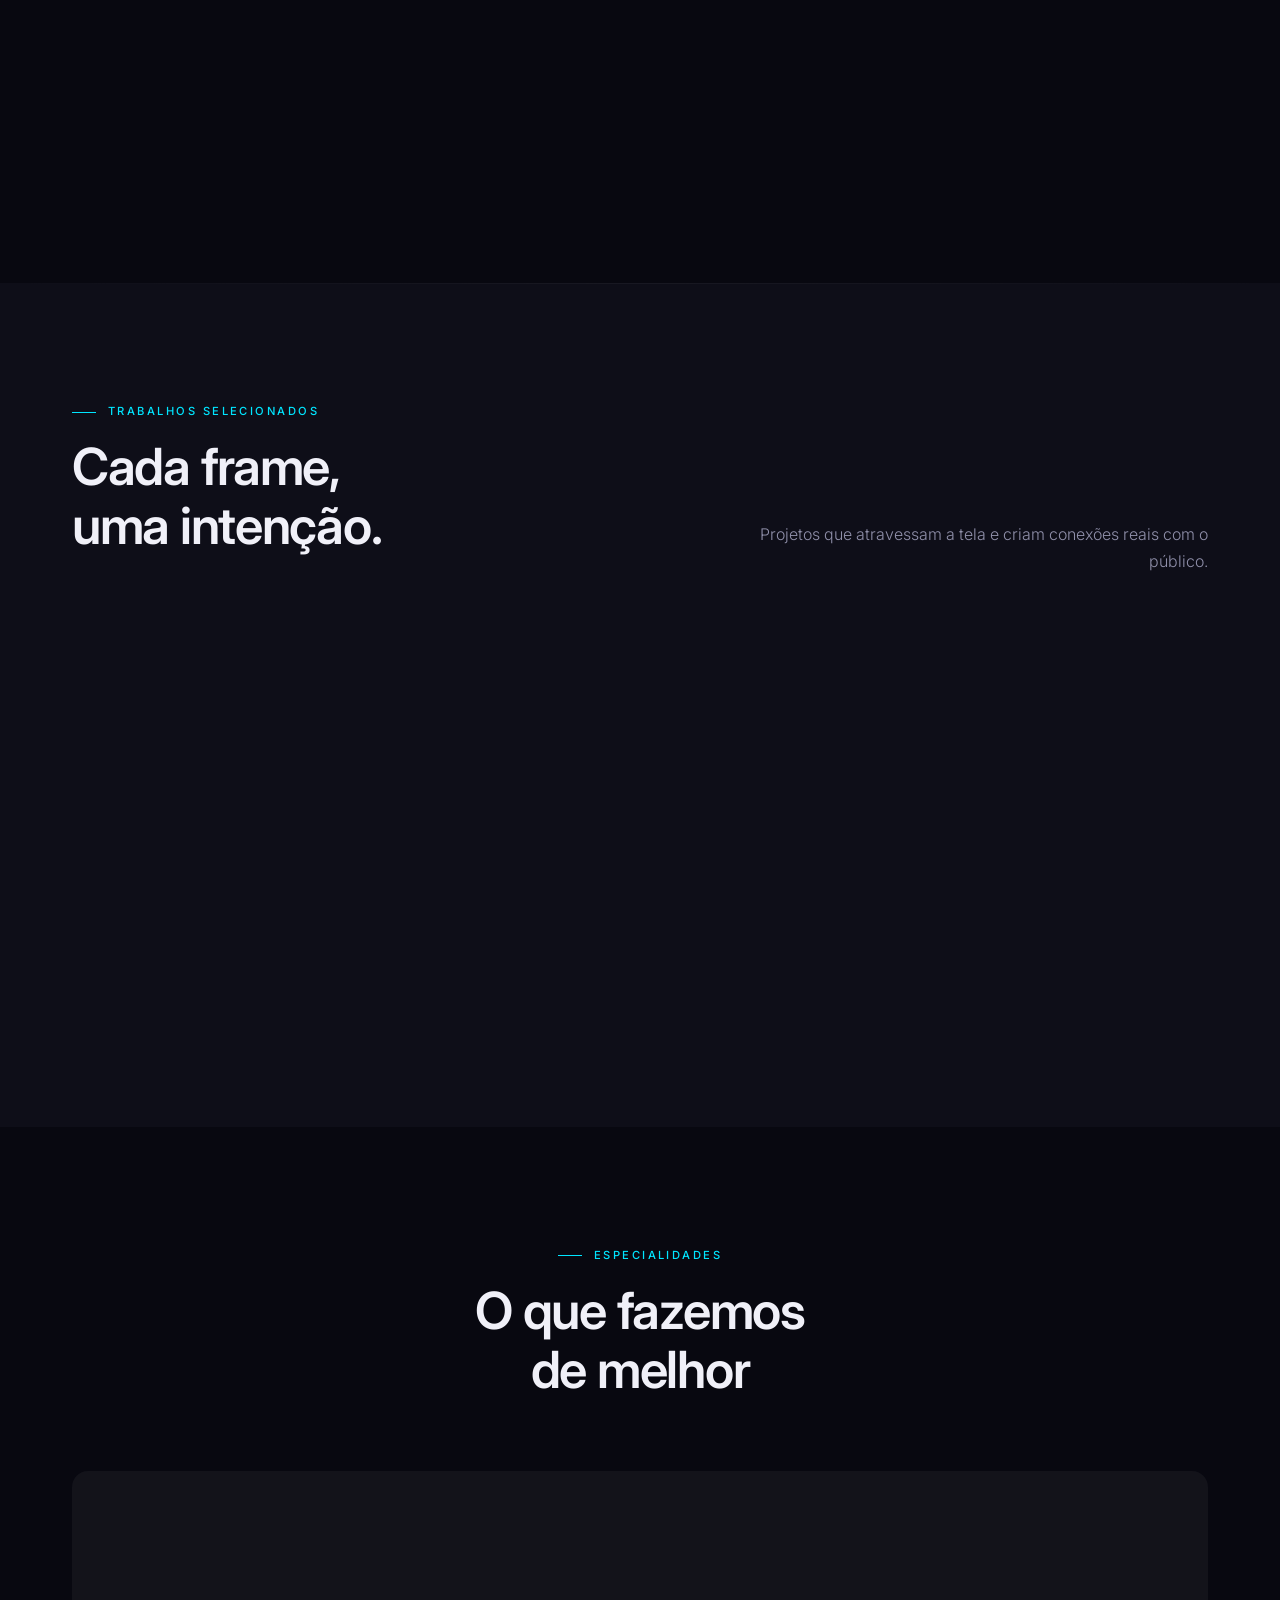
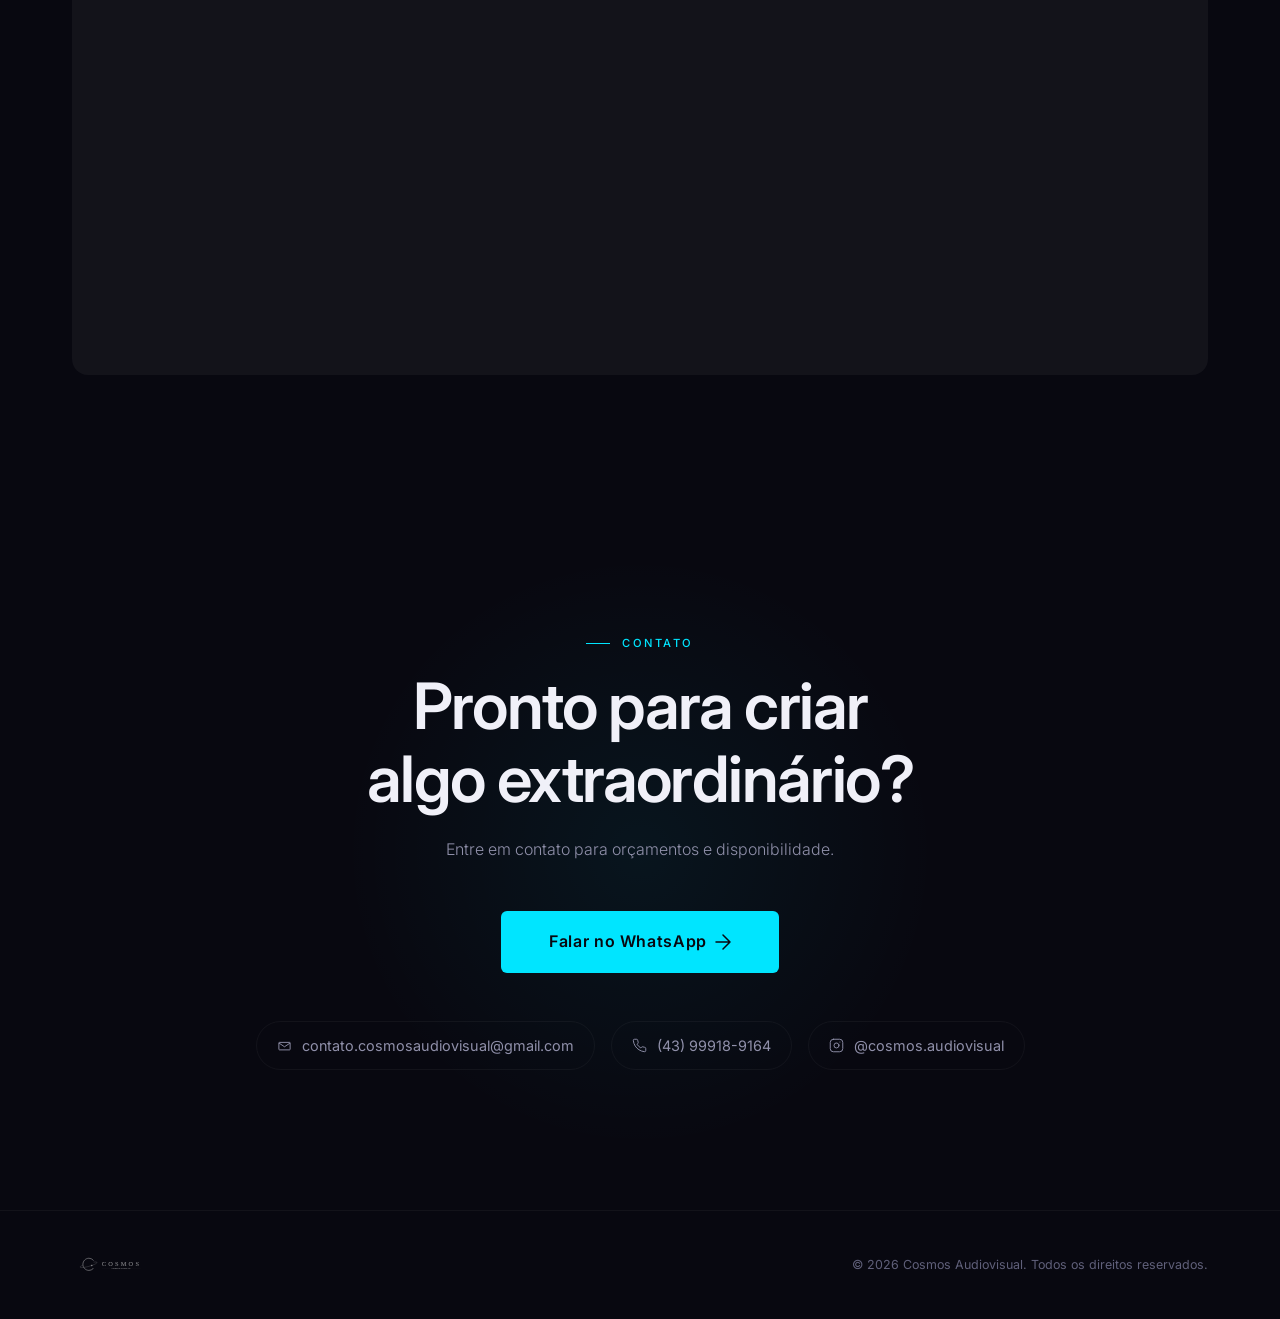
==== commit 970ce023: "Add Instagram contact link to index.html Added Instagram link with corresponding SVG icon." ====
--- a/index.html
+++ b/index.html
@@ -19,6 +19,13 @@
 
     <!-- Lenis Smooth Scroll -->
     <script src="https://cdn.jsdelivr.net/npm/@studio-freight/lenis@1.0.42/dist/lenis.min.js"></script>
+    <!-- ─── CARTÃO DO WHATSAPP E FAVICON ─── -->
+    <link rel="icon" href="favicon.png" type="image/png">
+    <meta property="og:type" content="website">
+    <meta property="og:url" content="https://cosmos-website-six.vercel.app//">
+    <meta property="og:title" content="Cosmos Audiovisual | Edição e Color Grading">
+    <meta property="og:description" content="Especialistas em edição, pós-produção e color grading cinematográfico.">
+    <meta property="og:image" content="https://cosmos-website-six.vercel.app//og-image.jpg">
 </head>
 <body>
 
@@ -298,6 +305,15 @@
                 </svg>
                 (43) 99918-9164
             </a>
+            <!-- Link do Instagram -->
+            <a href="https://instagram.com/cosmos.audiovisual/" target="_blank" class="contact-link">
+                <svg width="15" height="15" viewBox="0 0 24 24" fill="none" stroke="currentColor" stroke-width="1.5" stroke-linecap="round" stroke-linejoin="round">
+                    <rect x="2" y="2" width="20" height="20" rx="5" ry="5"></rect>
+                    <path d="M16 11.37A4 4 0 1 1 12.63 8 4 4 0 0 1 16 11.37z"></path>
+                    <line x1="17.5" y1="6.5" x2="17.51" y2="6.5"></line>
+                </svg>
+                @cosmos.audiovisual
+            </a>
         </div>
     </div>
 </section>
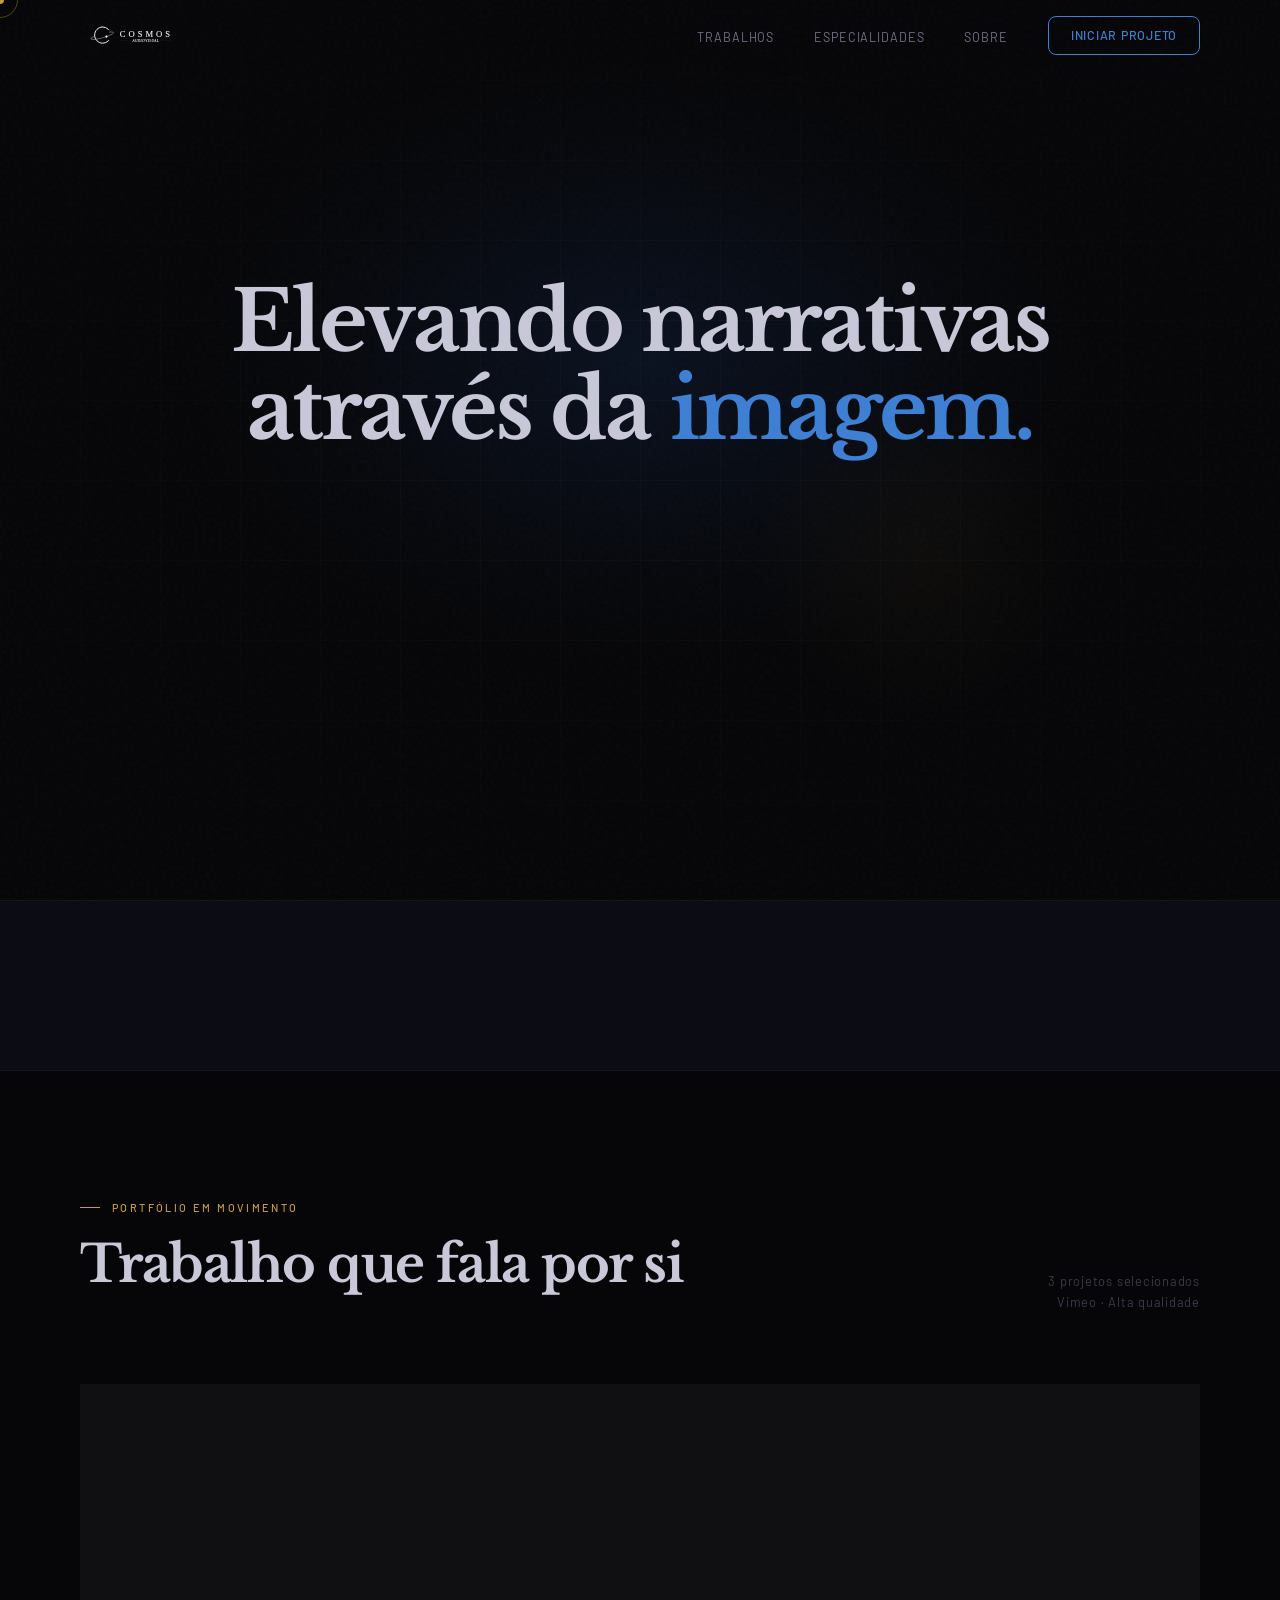
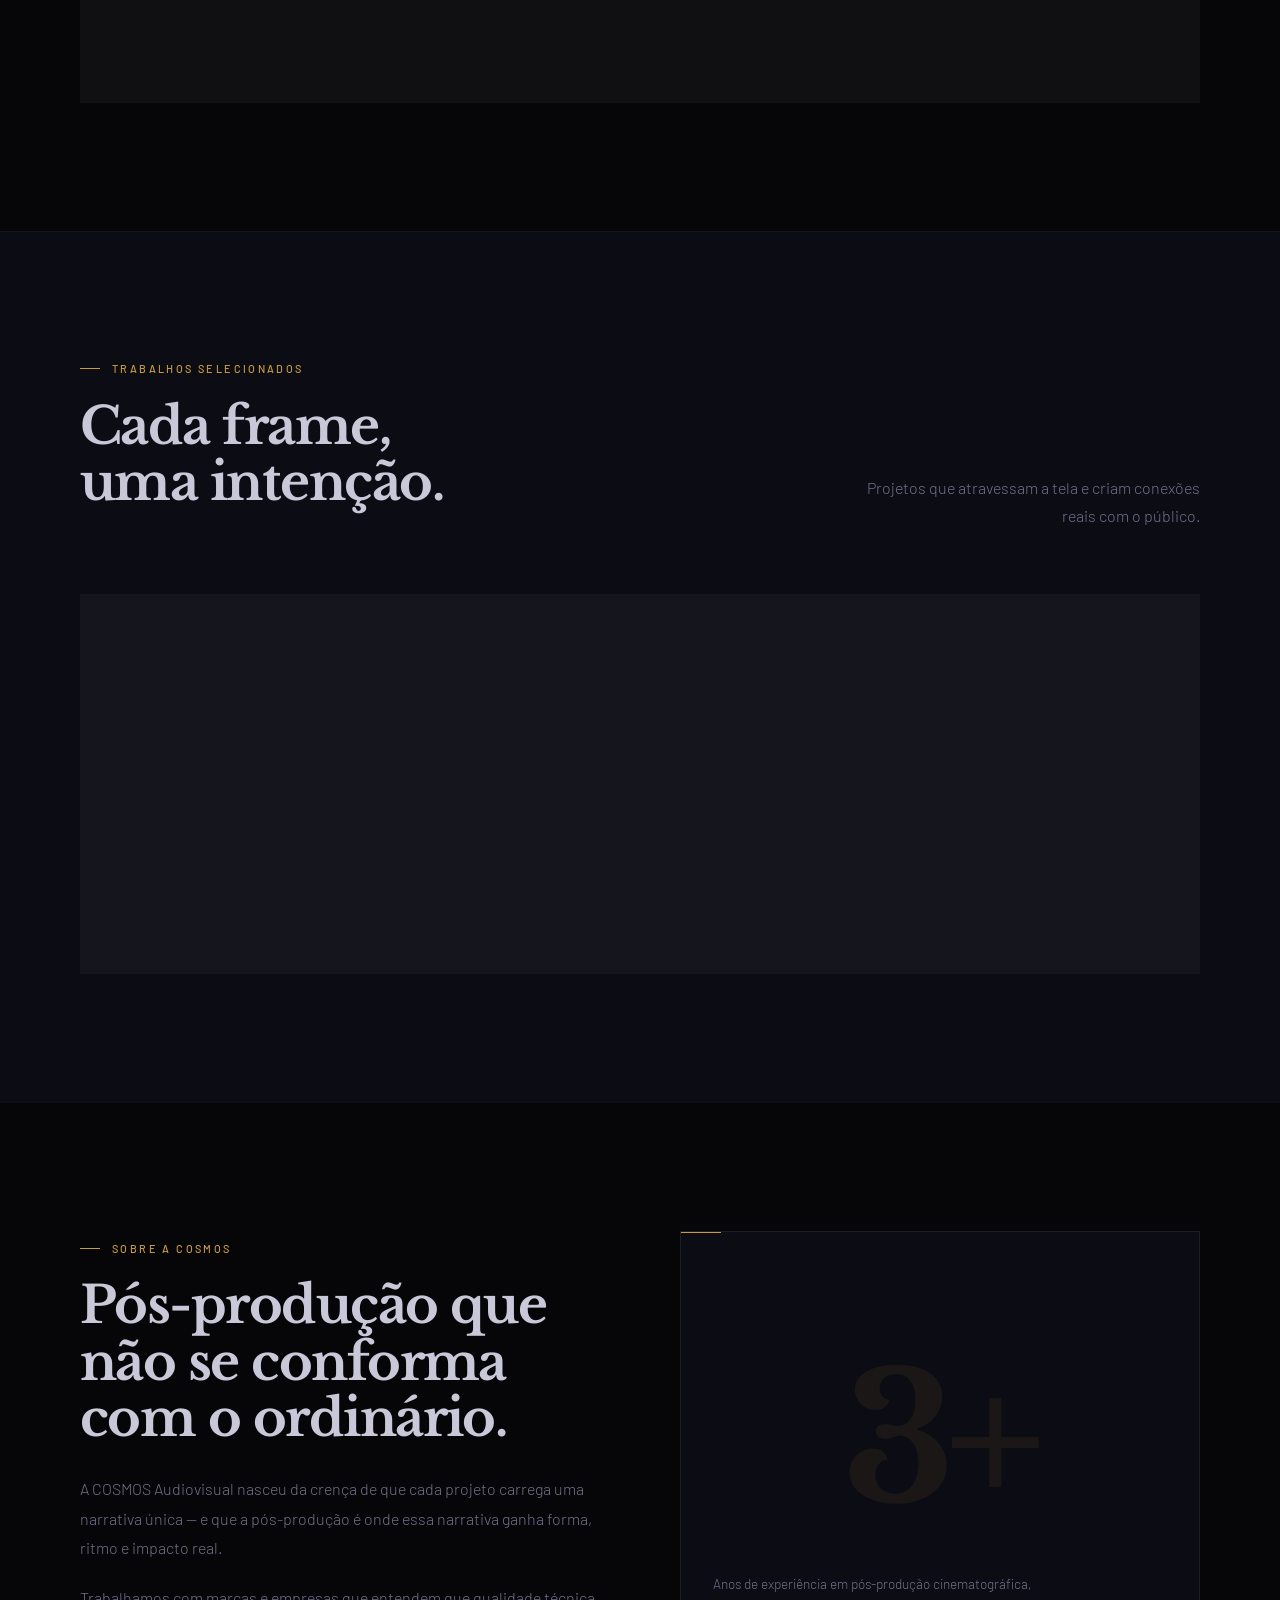
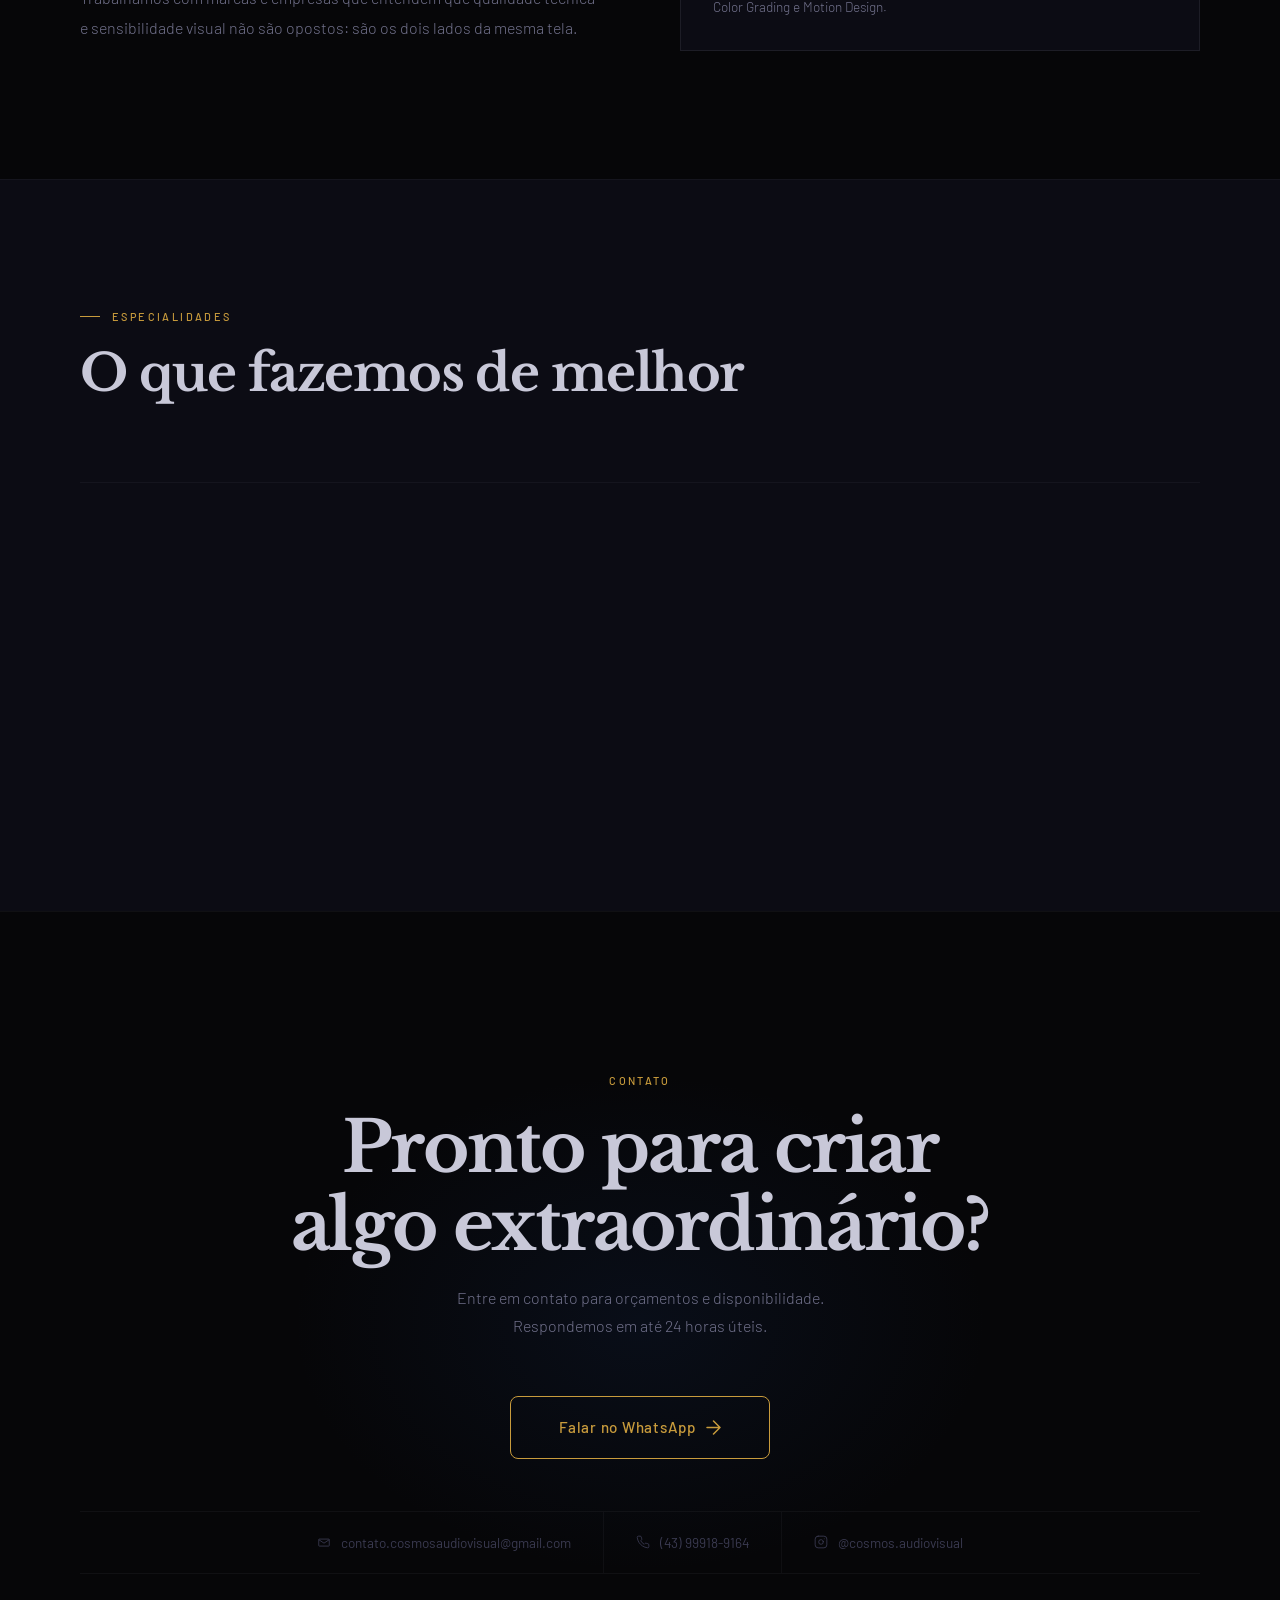
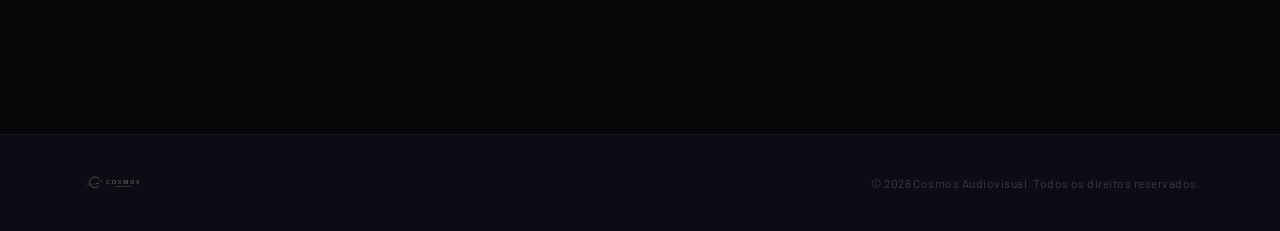
==== commit 1750d50c: "feat: rebranding 2026 — nova identidade visual completa - Nova paleta: void #060608 + azure #3D7FD4 " ====
--- a/index.html
+++ b/index.html
@@ -1,31 +1,34 @@
 <!DOCTYPE html>
 <html lang="pt-BR">
 <head>
-    <meta charset="UTF-8">
-    <meta name="viewport" content="width=device-width, initial-scale=1.0">
-    <title>Cosmos Audiovisual | Edição e Color Grading</title>
-
-    <!-- Tipografia -->
-    <link rel="preconnect" href="https://fonts.googleapis.com">
-    <link rel="preconnect" href="https://fonts.gstatic.com" crossorigin>
-    <link href="https://fonts.googleapis.com/css2?family=Inter:wght@300;400;500;600;700&display=swap" rel="stylesheet">
-
-    <!-- Estilos -->
-    <link rel="stylesheet" href="style.css">
-
-    <!-- GSAP + ScrollTrigger -->
-    <script src="https://cdnjs.cloudflare.com/ajax/libs/gsap/3.12.5/gsap.min.js"></script>
-    <script src="https://cdnjs.cloudflare.com/ajax/libs/gsap/3.12.5/ScrollTrigger.min.js"></script>
-
-    <!-- Lenis Smooth Scroll -->
-    <script src="https://cdn.jsdelivr.net/npm/@studio-freight/lenis@1.0.42/dist/lenis.min.js"></script>
-    <!-- ─── CARTÃO DO WHATSAPP E FAVICON ─── -->
-    <link rel="icon" href="favicon.png" type="image/png">
-    <meta property="og:type" content="website">
-    <meta property="og:url" content="https://cosmos-website-six.vercel.app//">
-    <meta property="og:title" content="Cosmos Audiovisual | Edição e Color Grading">
-    <meta property="og:description" content="Especialistas em edição, pós-produção e color grading cinematográfico.">
-    <meta property="og:image" content="https://cosmos-website-six.vercel.app//og-image.jpg">
+  <meta charset="UTF-8">
+  <meta name="viewport" content="width=device-width, initial-scale=1.0">
+  <title>Cosmos Audiovisual | Edição, Color Grading & Motion Design</title>
+  <meta name="description" content="Especialistas em edição, pós-produção e color grading cinematográfico para marcas e empresas que exigem o melhor.">
+
+  <!-- Fonts -->
+  <link rel="preconnect" href="https://fonts.googleapis.com">
+  <link rel="preconnect" href="https://fonts.gstatic.com" crossorigin>
+  <link href="https://fonts.googleapis.com/css2?family=Barlow:wght@300;400;500;600&family=Libre+Baskerville:wght@400;700&display=swap" rel="stylesheet">
+
+  <!-- Styles -->
+  <link rel="stylesheet" href="style.css">
+
+  <!-- GSAP -->
+  <script src="https://cdnjs.cloudflare.com/ajax/libs/gsap/3.12.5/gsap.min.js"></script>
+  <script src="https://cdnjs.cloudflare.com/ajax/libs/gsap/3.12.5/ScrollTrigger.min.js"></script>
+
+  <!-- Lenis -->
+  <script src="https://cdn.jsdelivr.net/npm/@studio-freight/lenis@1.0.42/dist/lenis.min.js"></script>
+
+  <!-- Favicon & OG -->
+  <link rel="icon" href="favicon.png" type="image/png">
+  <meta property="og:type" content="website">
+  <meta property="og:url" content="https://cosmos-website-six.vercel.app/">
+  <meta property="og:title" content="Cosmos Audiovisual | Edição, Color Grading & Motion Design">
+  <meta property="og:description" content="Especialistas em edição, pós-produção e color grading cinematográfico para marcas e empresas que exigem o melhor.">
+  <meta property="og:image" content="https://cosmos-website-six.vercel.app/og-image.jpg">
+  <meta name="twitter:card" content="summary_large_image">
 </head>
 <body>
 
@@ -33,444 +36,517 @@
 <div class="cursor" id="cursor"></div>
 <div class="cursor-ring" id="cursorRing"></div>
 
-<!-- ─── HEADER ─────────────────────────────────────────────────── -->
+<!-- Mobile Nav Overlay -->
+<div class="nav-overlay" id="navOverlay">
+  <ul>
+    <li><a href="#showreel" class="overlay-close">Trabalhos</a></li>
+    <li><a href="#servicos" class="overlay-close">Especialidades</a></li>
+    <li><a href="#sobre" class="overlay-close">Sobre</a></li>
+    <li>
+      <a href="https://wa.me/5543999189164?text=Ol%C3%A1,%20gostaria%20de%20falar%20sobre%20um%20projeto%20audiovisual!"
+         target="_blank" class="overlay-cta overlay-close">
+        Iniciar Projeto
+      </a>
+    </li>
+  </ul>
+</div>
+
+<!-- ─── HEADER ──────────────────────────────────────────────────── -->
 <header id="header">
-    <div class="container header-inner">
-        <a href="#" class="logo-link">
-            <img src="logo-cosmos.svg" alt="Cosmos Audiovisual" class="logo">
-        </a>
-        <nav>
-            <ul>
-                <li><a href="#showreel">Showreel</a></li>
-                <li><a href="#trabalhos">Trabalhos</a></li>
-                <li><a href="#servicos">Especialidades</a></li>
-                <li>
-                    <a href="https://wa.me/5543999189164?text=Ol%C3%A1,%20gostaria%20de%20falar%20sobre%20um%20projeto%20audiovisual!"
-                       target="_blank" class="nav-cta">
-                        Iniciar Projeto
-                    </a>
-                </li>
-            </ul>
-        </nav>
-    </div>
+  <div class="container header-inner">
+    <a href="#" class="logo-link">
+      <img src="logo-cosmos.svg" alt="Cosmos Audiovisual" class="logo">
+    </a>
+
+    <nav>
+      <ul>
+        <li><a href="#showreel">Trabalhos</a></li>
+        <li><a href="#servicos">Especialidades</a></li>
+        <li><a href="#sobre">Sobre</a></li>
+        <li>
+          <a href="https://wa.me/5543999189164?text=Ol%C3%A1,%20gostaria%20de%20falar%20sobre%20um%20projeto%20audiovisual!"
+             target="_blank" class="nav-cta">
+            Iniciar Projeto
+          </a>
+        </li>
+      </ul>
+    </nav>
+
+    <button class="nav-hamburger" id="navHamburger" aria-label="Abrir menu">
+      <span></span>
+      <span></span>
+      <span></span>
+    </button>
+  </div>
 </header>
 
-<!-- ─── HERO ───────────────────────────────────────────────────── -->
+<!-- ─── HERO ────────────────────────────────────────────────────── -->
 <section class="hero" id="hero">
-    <div class="hero-ambient"></div>
-    <div class="hero-grid"></div>
-
-    <div class="hero-content">
-        <div class="hero-eyebrow" id="hero-eyebrow">
-            Cosmos Audiovisual — Pós-Produção Premium
-        </div>
-
-        <h1 id="hero-title">
-            Elevando narrativas através da <span class="cyan-text">precisão visual</span>.
-        </h1>
-
-        <p class="hero-sub" id="hero-sub">
-            Especialistas em edição, pós-produção e color grading cinematográfico para marcas e criadores que não aceitam o ordinário.
-        </p>
-
-        <div class="hero-actions" id="hero-actions">
-            <a href="https://wa.me/5543999189164?text=Ol%C3%A1,%20gostaria%20de%20falar%20sobre%20um%20projeto%20audiovisual!"
-               target="_blank" class="btn-primary magnetic-btn">
-                Iniciar Projeto
-                <svg width="14" height="14" viewBox="0 0 14 14" fill="none" xmlns="http://www.w3.org/2000/svg">
-                    <path d="M1 7h12M7 1l6 6-6 6" stroke="currentColor" stroke-width="1.5" stroke-linecap="round" stroke-linejoin="round"/>
-                </svg>
-            </a>
-            <a href="#showreel" class="btn-secondary">
-                Ver Portfólio
-            </a>
-        </div>
-    </div>
-
-    <div class="scroll-indicator" id="scroll-indicator">
-        <div class="scroll-line"></div>
-        <span>Scroll</span>
-    </div>
+  <div class="hero-ambient"></div>
+  <div class="hero-grid"></div>
+
+  <div class="hero-content">
+    <div class="hero-eyebrow" id="hero-eyebrow">
+      Cosmos Audiovisual &nbsp;·&nbsp; Pós-Produção Premium
+    </div>
+
+    <h1 id="hero-title">
+      Elevando narrativas<br>através da <span class="azure-text">imagem.</span>
+    </h1>
+
+    <p class="hero-sub" id="hero-sub">
+      Especialistas em edição, pós-produção e color grading cinematográfico
+      para marcas e empresas que não aceitam o ordinário.
+    </p>
+
+    <div class="hero-actions" id="hero-actions">
+      <a href="https://wa.me/5543999189164?text=Ol%C3%A1,%20gostaria%20de%20falar%20sobre%20um%20projeto%20audiovisual!"
+         target="_blank" class="btn-primary magnetic-btn">
+        Iniciar Projeto
+        <svg width="14" height="14" viewBox="0 0 14 14" fill="none">
+          <path d="M1 7h12M7 1l6 6-6 6" stroke="currentColor" stroke-width="1.5" stroke-linecap="round" stroke-linejoin="round"/>
+        </svg>
+      </a>
+      <a href="#showreel" class="btn-secondary">
+        Ver Portfólio
+      </a>
+    </div>
+  </div>
+
+  <div class="scroll-indicator" id="scroll-indicator">
+    <div class="scroll-line"></div>
+    <span>Scroll</span>
+  </div>
 </section>
 
-<!-- ─── STATS ──────────────────────────────────────────────────── -->
+<!-- ─── STATS ───────────────────────────────────────────────────── -->
 <div class="stats-section">
-    <div class="container">
-        <div class="stats-grid">
-            <div class="stat-item">
-                <div class="stat-number">50<span>+</span></div>
-                <div class="stat-label">Projetos entregues</div>
-            </div>
-            <div class="stat-item">
-                <div class="stat-number">4<span>k</span></div>
-                <div class="stat-label">Qualidade de exportação</div>
-            </div>
-            <div class="stat-item">
-                <div class="stat-number">3<span>+</span></div>
-                <div class="stat-label">Anos de experiência</div>
-            </div>
-            <div class="stat-item">
-                <div class="stat-number">100<span>%</span></div>
-                <div class="stat-label">Clientes satisfeitos</div>
-            </div>
-        </div>
-    </div>
+  <div class="container">
+    <div class="stats-grid">
+      <div class="stat-item">
+        <div class="stat-number">50<span>+</span></div>
+        <div class="stat-label">Projetos entregues</div>
+      </div>
+      <div class="stat-item">
+        <div class="stat-number">4<span>K</span></div>
+        <div class="stat-label">Qualidade de exportação</div>
+      </div>
+      <div class="stat-item">
+        <div class="stat-number">3<span>+</span></div>
+        <div class="stat-label">Anos de experiência</div>
+      </div>
+      <div class="stat-item">
+        <div class="stat-number">100<span>%</span></div>
+        <div class="stat-label">Aprovação dos clientes</div>
+      </div>
+    </div>
+  </div>
 </div>
 
-<!-- ─── VIDEO GALLERY ──────────────────────────────────────────── -->
+<!-- ─── VIDEO GALLERY ────────────────────────────────────────────── -->
 <section id="showreel" class="gallery-section">
-    <div class="container">
-        <div class="gallery-header">
-            <div class="section-label">Portfólio em Movimento</div>
-            <h2 class="section-title">Trabalho que fala por si</h2>
-        </div>
-
-        <div class="video-grid">
-            <div class="video-card">
-                <div class="video-wrapper">
-                    <iframe src="https://player.vimeo.com/video/1213740971?h=0&title=0&byline=0&portrait=0"
-                            frameborder="0"
-                            allow="autoplay; fullscreen; picture-in-picture"
-                            allowfullscreen>
-                    </iframe>
-                </div>
-                <div class="video-meta">
-                    <span class="video-tag">Color Grading</span>
-                    <h3>Color Grading Sony A7sII</h3>
-                </div>
-            </div>
-
-            <div class="video-card">
-                <div class="video-wrapper">
-                    <iframe src="https://player.vimeo.com/video/1213741064?h=0&title=0&byline=0&portrait=0"
-                            frameborder="0"
-                            allow="autoplay; fullscreen; picture-in-picture"
-                            allowfullscreen>
-                    </iframe>
-                </div>
-                <div class="video-meta">
-                    <span class="video-tag">Edição & Color</span>
-                    <h3>Institucional Academia CT</h3>
-                </div>
-            </div>
-
-            <div class="video-card">
-                <div class="video-wrapper">
-                    <iframe src="https://player.vimeo.com/video/1213740897?h=0&title=0&byline=0&portrait=0"
-                            frameborder="0"
-                            allow="autoplay; fullscreen; picture-in-picture"
-                            allowfullscreen>
-                    </iframe>
-                </div>
-                <div class="video-meta">
-                    <span class="video-tag">Log Reveal & Grading</span>
-                    <h3>Color Grading ARRI</h3>
-                </div>
-            </div>
-        </div>
-    </div>
+  <div class="container">
+    <div class="gallery-header">
+      <div>
+        <div class="section-label">Portfólio em Movimento</div>
+        <h2 class="section-title">Trabalho que fala por si</h2>
+      </div>
+      <div class="header-right">
+        3 projetos selecionados<br>
+        Vimeo · Alta qualidade
+      </div>
+    </div>
+
+    <div class="video-grid">
+      <div class="video-card">
+        <div class="video-wrapper">
+          <iframe src="https://player.vimeo.com/video/1213740971?h=0&title=0&byline=0&portrait=0"
+                  frameborder="0"
+                  allow="autoplay; fullscreen; picture-in-picture"
+                  allowfullscreen loading="lazy">
+          </iframe>
+        </div>
+        <div class="video-meta">
+          <span class="video-tag">Color Grading</span>
+          <h3>Color Grading Sony A7sII</h3>
+        </div>
+        <div class="video-card-accent"></div>
+      </div>
+
+      <div class="video-card">
+        <div class="video-wrapper">
+          <iframe src="https://player.vimeo.com/video/1213741064?h=0&title=0&byline=0&portrait=0"
+                  frameborder="0"
+                  allow="autoplay; fullscreen; picture-in-picture"
+                  allowfullscreen loading="lazy">
+          </iframe>
+        </div>
+        <div class="video-meta">
+          <span class="video-tag">Edição &amp; Color</span>
+          <h3>Institucional Academia CT</h3>
+        </div>
+        <div class="video-card-accent"></div>
+      </div>
+
+      <div class="video-card">
+        <div class="video-wrapper">
+          <iframe src="https://player.vimeo.com/video/1213740897?h=0&title=0&byline=0&portrait=0"
+                  frameborder="0"
+                  allow="autoplay; fullscreen; picture-in-picture"
+                  allowfullscreen loading="lazy">
+          </iframe>
+        </div>
+        <div class="video-meta">
+          <span class="video-tag">Log Reveal &amp; Grading</span>
+          <h3>Color Grading ARRI</h3>
+        </div>
+        <div class="video-card-accent"></div>
+      </div>
+    </div>
+  </div>
 </section>
 
-<!-- ─── PORTFOLIO ──────────────────────────────────────────────── -->
+<!-- ─── PORTFOLIO ────────────────────────────────────────────────── -->
 <section id="trabalhos" class="portfolio-section">
-    <div class="container">
-        <div class="portfolio-header">
-            <div>
-                <div class="section-label">Trabalhos Selecionados</div>
-                <h2 class="section-title">Cada frame,<br>uma intenção.</h2>
-            </div>
-            <p class="section-subtitle">Projetos que atravessam a tela e criam conexões reais com o público.</p>
-        </div>
-
-        <div class="portfolio-grid">
-            <div class="portfolio-card">
-                <img src="trabalho1.png" alt="Color Grading Para Youtube">
-                <div class="portfolio-info">
-                    <div class="portfolio-index">01 / Projeto</div>
-                    <h3>Color Grading Para Youtube</h3>
-                    <p>Color Grading</p>
-                </div>
-                <div class="portfolio-hover-line"></div>
-            </div>
-
-            <div class="portfolio-card">
-                <img src="trabalho2.png" alt="Institucional Academia CT">
-                <div class="portfolio-info">
-                    <div class="portfolio-index">02 / Projeto</div>
-                    <h3>Institucional Academia CT</h3>
-                    <p>Edição & Color</p>
-                </div>
-                <div class="portfolio-hover-line"></div>
-            </div>
-
-            <div class="portfolio-card">
-                <img src="trabalho3.png" alt="Curta Astro Negro">
-                <div class="portfolio-info">
-                    <div class="portfolio-index">03 / Projeto</div>
-                    <h3>Montagem do Curta Astro Negro</h3>
-                    <p>Montagem, Edição & Color</p>
-                </div>
-                <div class="portfolio-hover-line"></div>
-            </div>
-        </div>
-    </div>
+  <div class="container">
+    <div class="portfolio-header">
+      <div>
+        <div class="section-label">Trabalhos Selecionados</div>
+        <h2 class="section-title">Cada frame,<br>uma intenção.</h2>
+      </div>
+      <p class="section-subtitle">
+        Projetos que atravessam a tela e criam conexões reais com o público.
+      </p>
+    </div>
+
+    <div class="portfolio-grid">
+      <div class="portfolio-card">
+        <img src="trabalho1.png" alt="Color Grading Para Youtube" loading="lazy">
+        <div class="portfolio-info">
+          <div class="portfolio-index">01 / Projeto</div>
+          <h3>Color Grading Para Youtube</h3>
+          <p>Color Grading</p>
+        </div>
+        <div class="portfolio-hover-line"></div>
+      </div>
+
+      <div class="portfolio-card">
+        <img src="trabalho2.png" alt="Institucional Academia CT" loading="lazy">
+        <div class="portfolio-info">
+          <div class="portfolio-index">02 / Projeto</div>
+          <h3>Institucional Academia CT</h3>
+          <p>Edição &amp; Color</p>
+        </div>
+        <div class="portfolio-hover-line"></div>
+      </div>
+
+      <div class="portfolio-card">
+        <img src="trabalho3.png" alt="Curta Astro Negro" loading="lazy">
+        <div class="portfolio-info">
+          <div class="portfolio-index">03 / Projeto</div>
+          <h3>Montagem do Curta Astro Negro</h3>
+          <p>Montagem, Edição &amp; Color</p>
+        </div>
+        <div class="portfolio-hover-line"></div>
+      </div>
+    </div>
+  </div>
 </section>
 
-<!-- ─── ESPECIALIDADES ─────────────────────────────────────────── -->
+<!-- ─── SOBRE ────────────────────────────────────────────────────── -->
+<section id="sobre" class="about-section">
+  <div class="container">
+    <div class="about-inner">
+      <div class="about-left">
+        <div class="section-label">Sobre a Cosmos</div>
+        <h2 class="section-title">Pós-produção que<br>não se conforma<br>com o ordinário.</h2>
+        <div class="about-body">
+          <p>
+            A COSMOS Audiovisual nasceu da crença de que cada projeto carrega uma narrativa única — e que a pós-produção é onde essa narrativa ganha forma, ritmo e impacto real.
+          </p>
+          <p>
+            Trabalhamos com marcas e empresas que entendem que qualidade técnica e sensibilidade visual não são opostos: são os dois lados da mesma tela.
+          </p>
+        </div>
+      </div>
+
+      <div class="about-visual">
+        <div class="about-visual-line"></div>
+        <div class="about-visual-number">3+</div>
+        <div class="about-visual-label">
+          Anos de experiência em pós-produção cinematográfica, <br>Color Grading e Motion Design.
+        </div>
+      </div>
+    </div>
+  </div>
+</section>
+
+<!-- ─── ESPECIALIDADES ───────────────────────────────────────────── -->
 <section id="servicos" class="services-section">
-    <div class="container">
-        <div class="services-header">
-            <div class="section-label" style="justify-content:center;">Especialidades</div>
-            <h2 class="section-title">O que fazemos<br>de melhor</h2>
-        </div>
-
-        <div class="services-grid">
-            <div class="service-card">
-                <div class="service-number">01</div>
-                <div class="service-icon">
-                    <svg width="20" height="20" viewBox="0 0 24 24" fill="none" stroke="currentColor" stroke-width="1.5">
-                        <path d="M15 10l4.553-2.069A1 1 0 0121 8.87v6.26a1 1 0 01-1.447.894L15 14M3 8a2 2 0 012-2h10a2 2 0 012 2v8a2 2 0 01-2 2H5a2 2 0 01-2-2V8z"/>
-                    </svg>
-                </div>
-                <h3>Edição e Finalização</h3>
-                <p>Montagem estrutural, cortes dinâmicos, transições fluidas e exportação do arquivo final com máxima qualidade técnica.</p>
-            </div>
-
-            <div class="service-card">
-                <div class="service-number">02</div>
-                <div class="service-icon">
-                    <svg width="20" height="20" viewBox="0 0 24 24" fill="none" stroke="currentColor" stroke-width="1.5">
-                        <circle cx="12" cy="12" r="5"/><path d="M12 1v2M12 21v2M4.22 4.22l1.42 1.42M18.36 18.36l1.42 1.42M1 12h2M21 12h2M4.22 19.78l1.42-1.42M18.36 5.64l1.42-1.42"/>
-                    </svg>
-                </div>
-                <h3>Color Grading</h3>
-                <p>Correção primária de cor, correspondência entre câmeras e aplicação de estilização visual para uma estética de cinema.</p>
-            </div>
-
-            <div class="service-card">
-                <div class="service-number">03</div>
-                <div class="service-icon">
-                    <svg width="20" height="20" viewBox="0 0 24 24" fill="none" stroke="currentColor" stroke-width="1.5">
-                        <path d="M9 18V5l12-2v13M9 9l12-2"/><circle cx="6" cy="18" r="3"/><circle cx="18" cy="16" r="3"/>
-                    </svg>
-                </div>
-                <h3>Pós-Produção de Áudio</h3>
-                <p>Limpeza de ruídos de voz, foley, sound design integrado às imagens e mixagem final imersiva.</p>
-            </div>
-
-            <div class="service-card">
-                <div class="service-number">04</div>
-                <div class="service-icon">
-                    <svg width="20" height="20" viewBox="0 0 24 24" fill="none" stroke="currentColor" stroke-width="1.5">
-                        <path d="M12 2L2 7l10 5 10-5-10-5zM2 17l10 5 10-5M2 12l10 5 10-5"/>
-                    </svg>
-                </div>
-                <h3>Motion Graphics</h3>
-                <p>Criação de animações de logo, terços inferiores e elementos gráficos perfeitamente integrados à narrativa do vídeo.</p>
-            </div>
-        </div>
-    </div>
+  <div class="container">
+    <div class="services-header">
+      <div class="section-label">Especialidades</div>
+      <h2 class="section-title">O que fazemos de melhor</h2>
+    </div>
+
+    <div class="services-grid">
+      <div class="service-item">
+        <div class="service-num">01</div>
+        <div class="service-dash"></div>
+        <h3>Edição e Finalização</h3>
+        <p>Montagem estrutural, cortes dinâmicos, transições fluidas e exportação com máxima qualidade técnica.</p>
+      </div>
+
+      <div class="service-item">
+        <div class="service-num">02</div>
+        <div class="service-dash"></div>
+        <h3>Color Grading</h3>
+        <p>Correção primária de cor, correspondência entre câmeras e estilização visual para uma estética de cinema.</p>
+      </div>
+
+      <div class="service-item">
+        <div class="service-num">03</div>
+        <div class="service-dash"></div>
+        <h3>Pós-Produção de Áudio</h3>
+        <p>Limpeza de ruídos de voz, foley, sound design integrado às imagens e mixagem final imersiva.</p>
+      </div>
+
+      <div class="service-item">
+        <div class="service-num">04</div>
+        <div class="service-dash"></div>
+        <h3>Motion Graphics</h3>
+        <p>Animações de logo, terços inferiores e elementos gráficos integrados à narrativa do vídeo.</p>
+      </div>
+    </div>
+  </div>
 </section>
 
-<!-- ─── CONTACT ────────────────────────────────────────────────── -->
+<!-- ─── CONTACT ──────────────────────────────────────────────────── -->
 <section id="contato" class="contact-section">
-    <div class="contact-bg-glow"></div>
-    <div class="container" style="position:relative;z-index:2;">
-        <div class="section-label" style="justify-content:center;">Contato</div>
-        <h2 class="section-title">Pronto para criar<br>algo extraordinário?</h2>
-        <p class="section-subtitle" style="text-align:center;margin:0 auto 0;">
-            Entre em contato para orçamentos e disponibilidade.
-        </p>
-
-        <div style="margin-top:48px;">
-            <a href="https://wa.me/5543999189164?text=Ol%C3%A1,%20gostaria%20de%20falar%20sobre%20um%20projeto%20audiovisual!"
-               target="_blank" class="btn-primary magnetic-btn" style="font-size:1rem;padding:18px 48px;">
-                Falar no WhatsApp
-                <svg width="16" height="16" viewBox="0 0 16 16" fill="none" xmlns="http://www.w3.org/2000/svg">
-                    <path d="M1 8h14M8 1l7 7-7 7" stroke="currentColor" stroke-width="1.5" stroke-linecap="round" stroke-linejoin="round"/>
-                </svg>
-            </a>
-        </div>
-
-        <div class="contact-links">
-            <a href="mailto:contato.cosmosaudiovisual@gmail.com" class="contact-link">
-                <svg width="15" height="15" viewBox="0 0 24 24" fill="none" stroke="currentColor" stroke-width="1.5">
-                    <path d="M3 8l9 6 9-6M3 8v10a1 1 0 001 1h16a1 1 0 001-1V8M3 8a1 1 0 011-1h16a1 1 0 011 1"/>
-                </svg>
-                contato.cosmosaudiovisual@gmail.com
-            </a>
-            <a href="tel:+5543999189164" class="contact-link">
-                <svg width="15" height="15" viewBox="0 0 24 24" fill="none" stroke="currentColor" stroke-width="1.5">
-                    <path d="M22 16.92v3a2 2 0 01-2.18 2 19.79 19.79 0 01-8.63-3.07 19.5 19.5 0 01-6-6 19.79 19.79 0 01-3.07-8.67A2 2 0 014.11 2h3a2 2 0 012 1.72c.127.96.361 1.903.7 2.81a2 2 0 01-.45 2.11L8.09 9.91a16 16 0 006 6l1.27-1.27a2 2 0 012.11-.45c.907.339 1.85.573 2.81.7A2 2 0 0122 16.92z"/>
-                </svg>
-                (43) 99918-9164
-            </a>
-            <!-- Link do Instagram -->
-            <a href="https://instagram.com/cosmos.audiovisual/" target="_blank" class="contact-link">
-                <svg width="15" height="15" viewBox="0 0 24 24" fill="none" stroke="currentColor" stroke-width="1.5" stroke-linecap="round" stroke-linejoin="round">
-                    <rect x="2" y="2" width="20" height="20" rx="5" ry="5"></rect>
-                    <path d="M16 11.37A4 4 0 1 1 12.63 8 4 4 0 0 1 16 11.37z"></path>
-                    <line x1="17.5" y1="6.5" x2="17.51" y2="6.5"></line>
-                </svg>
-                @cosmos.audiovisual
-            </a>
-        </div>
-    </div>
+  <div class="contact-bg-glow"></div>
+  <div class="container" style="position:relative;z-index:2;">
+    <div class="section-label">Contato</div>
+    <h2 class="section-title">Pronto para criar<br>algo extraordinário?</h2>
+    <p class="section-subtitle">
+      Entre em contato para orçamentos e disponibilidade.<br>
+      Respondemos em até 24 horas úteis.
+    </p>
+
+    <a href="https://wa.me/5543999189164?text=Ol%C3%A1,%20gostaria%20de%20falar%20sobre%20um%20projeto%20audiovisual!"
+       target="_blank" class="btn-amber magnetic-btn">
+      Falar no WhatsApp
+      <svg width="15" height="15" viewBox="0 0 15 15" fill="none">
+        <path d="M1 7.5h13M7.5 1l6.5 6.5-6.5 6.5" stroke="currentColor" stroke-width="1.5" stroke-linecap="round" stroke-linejoin="round"/>
+      </svg>
+    </a>
+
+    <div class="contact-links">
+      <a href="mailto:contato.cosmosaudiovisual@gmail.com" class="contact-link">
+        <svg width="14" height="14" viewBox="0 0 24 24" fill="none" stroke="currentColor" stroke-width="1.5">
+          <path d="M3 8l9 6 9-6M3 8v10a1 1 0 001 1h16a1 1 0 001-1V8M3 8a1 1 0 011-1h16a1 1 0 011 1"/>
+        </svg>
+        contato.cosmosaudiovisual@gmail.com
+      </a>
+      <a href="tel:+5543999189164" class="contact-link">
+        <svg width="14" height="14" viewBox="0 0 24 24" fill="none" stroke="currentColor" stroke-width="1.5">
+          <path d="M22 16.92v3a2 2 0 01-2.18 2 19.79 19.79 0 01-8.63-3.07 19.5 19.5 0 01-6-6 19.79 19.79 0 01-3.07-8.67A2 2 0 014.11 2h3a2 2 0 012 1.72c.127.96.361 1.903.7 2.81a2 2 0 01-.45 2.11L8.09 9.91a16 16 0 006 6l1.27-1.27a2 2 0 012.11-.45c.907.339 1.85.573 2.81.7A2 2 0 0122 16.92z"/>
+        </svg>
+        (43) 99918-9164
+      </a>
+      <a href="https://instagram.com/cosmos.audiovisual/" target="_blank" class="contact-link">
+        <svg width="14" height="14" viewBox="0 0 24 24" fill="none" stroke="currentColor" stroke-width="1.5" stroke-linecap="round" stroke-linejoin="round">
+          <rect x="2" y="2" width="20" height="20" rx="5" ry="5"/>
+          <path d="M16 11.37A4 4 0 1112.63 8 4 4 0 0116 11.37z"/>
+          <line x1="17.5" y1="6.5" x2="17.51" y2="6.5"/>
+        </svg>
+        @cosmos.audiovisual
+      </a>
+    </div>
+  </div>
 </section>
 
-<!-- ─── FOOTER ─────────────────────────────────────────────────── -->
+<!-- ─── FOOTER ───────────────────────────────────────────────────── -->
 <footer>
-    <div class="container footer-inner">
-        <img src="logo-cosmos.svg" alt="Cosmos Audiovisual" class="footer-logo">
-        <p>&copy; 2026 Cosmos Audiovisual. Todos os direitos reservados.</p>
-    </div>
+  <div class="container footer-inner">
+    <img src="logo-cosmos.svg" alt="Cosmos Audiovisual" class="footer-logo">
+    <p>&copy; 2026 Cosmos Audiovisual. Todos os direitos reservados.</p>
+  </div>
 </footer>
 
-<!-- ─── SCRIPTS ────────────────────────────────────────────────── -->
+<!-- ─── SCRIPTS ──────────────────────────────────────────────────── -->
 <script>
-(function() {
-
-    // ── Lenis Smooth Scroll ──────────────────────────────────────
-    const lenis = new Lenis({
-        duration: 1.35,
-        easing: (t) => Math.min(1, 1.001 - Math.pow(2, -10 * t)),
-        smooth: true,
-    });
-
-    function raf(time) { lenis.raf(time); requestAnimationFrame(raf); }
-    requestAnimationFrame(raf);
-
-    gsap.registerPlugin(ScrollTrigger);
-    lenis.on('scroll', ScrollTrigger.update);
-    gsap.ticker.add((time) => { lenis.raf(time * 1000); });
-    gsap.ticker.lagSmoothing(0);
-
-    // ── Header Scroll State ──────────────────────────────────────
-    const header = document.getElementById('header');
-    lenis.on('scroll', ({ scroll }) => {
-        header.classList.toggle('scrolled', scroll > 60);
-    });
-
-    // ── Custom Cursor ────────────────────────────────────────────
-    const cursor = document.getElementById('cursor');
-    const cursorRing = document.getElementById('cursorRing');
-    let cursorX = 0, cursorY = 0, ringX = 0, ringY = 0;
-
-    document.addEventListener('mousemove', (e) => {
-        cursorX = e.clientX;
-        cursorY = e.clientY;
-    });
-
-    (function animateCursor() {
-        ringX += (cursorX - ringX) * 0.12;
-        ringY += (cursorY - ringY) * 0.12;
-        cursor.style.left = cursorX + 'px';
-        cursor.style.top  = cursorY + 'px';
-        cursorRing.style.left = ringX + 'px';
-        cursorRing.style.top  = ringY + 'px';
-        requestAnimationFrame(animateCursor);
-    })();
-
-    document.querySelectorAll('a, button, .portfolio-card, .video-card, .service-card').forEach(el => {
-        el.addEventListener('mouseenter', () => document.body.classList.add('cursor-hover'));
-        el.addEventListener('mouseleave', () => document.body.classList.remove('cursor-hover'));
-    });
-
-    // ── Hero Text Reveal ─────────────────────────────────────────
-    const heroTitle = document.getElementById('hero-title');
-
-    function wrapWords(el) {
-        const walker = document.createTreeWalker(el, NodeFilter.SHOW_TEXT, null);
-        const textNodes = [];
-        let node;
-        while ((node = walker.nextNode())) textNodes.push(node);
-
-        textNodes.forEach(textNode => {
-            const words = textNode.textContent.split(/(\s+)/);
-            const fragment = document.createDocumentFragment();
-            words.forEach(part => {
-                if (part.match(/^\s+$/)) {
-                    fragment.appendChild(document.createTextNode(part));
-                } else if (part.length > 0) {
-                    const wrap = document.createElement('span');
-                    wrap.className = 'word';
-                    const inner = document.createElement('span');
-                    inner.className = 'word-inner';
-                    inner.textContent = part;
-                    wrap.appendChild(inner);
-                    fragment.appendChild(wrap);
-                }
-            });
-            textNode.parentNode.replaceChild(fragment, textNode);
-        });
-    }
-
-    wrapWords(heroTitle);
-
-    const tl = gsap.timeline({ delay: 0.2 });
-    tl.to('#hero-eyebrow',  { opacity: 1, y: 0, duration: 0.9, ease: 'power3.out' })
-      .to('.word-inner',    { y: '0%', opacity: 1, filter: 'blur(0px)', duration: 1.0, stagger: 0.045, ease: 'power4.out' }, '-=0.3')
-      .to('#hero-sub',      { opacity: 1, y: 0, duration: 0.9, ease: 'power3.out' }, '-=0.5')
-      .to('#hero-actions',  { opacity: 1, y: 0, duration: 0.9, ease: 'power3.out' }, '-=0.6')
-      .to('#scroll-indicator', { opacity: 1, duration: 0.8, ease: 'power2.out' }, '-=0.3');
-
-    // ── Hero Parallax ────────────────────────────────────────────
-    gsap.to('.hero-ambient', { yPercent: 25, ease: 'none', scrollTrigger: { trigger: '.hero', start: 'top top', end: 'bottom top', scrub: 1.5 } });
-    gsap.to('.hero-grid',    { yPercent: 15, ease: 'none', scrollTrigger: { trigger: '.hero', start: 'top top', end: 'bottom top', scrub: 2 } });
-
-    // ── Scroll-triggered Reveals ─────────────────────────────────
-    const reveals = [
-        { target: '.stat-item',      trigger: '.stats-section',  stagger: 0.12 },
-        { target: '.video-card',     trigger: '.video-grid',     stagger: 0.15 },
-        { target: '.portfolio-card', trigger: '.portfolio-grid', stagger: 0.13 },
-        { target: '.service-card',   trigger: '.services-grid',  stagger: 0.10 },
-    ];
-
-    reveals.forEach(({ target, trigger, stagger }) => {
-        gsap.to(target, {
-            opacity: 1, y: 0, duration: 0.85, stagger, ease: 'power3.out',
-            scrollTrigger: { trigger, start: 'top 80%' }
-        });
-    });
-
-    document.querySelectorAll('.section-title').forEach(el => {
-        if (el.closest('.hero')) return;
-        gsap.from(el, { opacity: 0, y: 30, duration: 0.9, ease: 'power3.out',
-            scrollTrigger: { trigger: el, start: 'top 85%' } });
-    });
-
-    // ── Spotlight Mouse Tracking ─────────────────────────────────
-    ['.video-card', '.portfolio-card', '.service-card'].forEach(sel => {
-        document.querySelectorAll(sel).forEach(card => {
-            card.addEventListener('mousemove', (e) => {
-                const r = card.getBoundingClientRect();
-                card.style.setProperty('--mouse-x', ((e.clientX - r.left) / r.width  * 100) + '%');
-                card.style.setProperty('--mouse-y', ((e.clientY - r.top)  / r.height * 100) + '%');
-            });
-        });
-    });
-
-    // ── Magnetic Buttons ─────────────────────────────────────────
-    document.querySelectorAll('.magnetic-btn').forEach(btn => {
-        btn.addEventListener('mousemove', (e) => {
-            const r  = btn.getBoundingClientRect();
-            const dx = e.clientX - (r.left + r.width  / 2);
-            const dy = e.clientY - (r.top  + r.height / 2);
-            gsap.to(btn, { x: dx * 0.35, y: dy * 0.35, duration: 0.35, ease: 'power2.out' });
-        });
-        btn.addEventListener('mouseleave', () => {
-            gsap.to(btn, { x: 0, y: 0, duration: 0.6, ease: 'elastic.out(1, 0.4)' });
-        });
-    });
-
-    // ── Smooth Anchor Scroll via Lenis ───────────────────────────
-    document.querySelectorAll('a[href^="#"]').forEach(anchor => {
-        anchor.addEventListener('click', (e) => {
-            const href   = anchor.getAttribute('href');
-            const target = href !== '#' && document.querySelector(href);
-            if (target) { e.preventDefault(); lenis.scrollTo(target, { offset: -80, duration: 1.5 }); }
-        });
-    });
+(function () {
+
+  // ── Lenis Smooth Scroll ────────────────────────────────────────
+  const lenis = new Lenis({
+    duration: 1.4,
+    easing: (t) => Math.min(1, 1.001 - Math.pow(2, -10 * t)),
+    smooth: true,
+  });
+
+  function raf(time) { lenis.raf(time); requestAnimationFrame(raf); }
+  requestAnimationFrame(raf);
+
+  gsap.registerPlugin(ScrollTrigger);
+  lenis.on('scroll', ScrollTrigger.update);
+  gsap.ticker.add((time) => { lenis.raf(time * 1000); });
+  gsap.ticker.lagSmoothing(0);
+
+  // ── Header scroll state ────────────────────────────────────────
+  const header = document.getElementById('header');
+  lenis.on('scroll', ({ scroll }) => {
+    header.classList.toggle('scrolled', scroll > 60);
+  });
+
+  // ── Mobile nav hamburger ────────────────────────────────────────
+  const hamburger = document.getElementById('navHamburger');
+  const overlay   = document.getElementById('navOverlay');
+
+  function toggleNav() {
+    const isOpen = overlay.classList.toggle('open');
+    hamburger.classList.toggle('active', isOpen);
+    document.body.style.overflow = isOpen ? 'hidden' : '';
+  }
+
+  hamburger.addEventListener('click', toggleNav);
+
+  document.querySelectorAll('.overlay-close').forEach(el => {
+    el.addEventListener('click', () => {
+      overlay.classList.remove('open');
+      hamburger.classList.remove('active');
+      document.body.style.overflow = '';
+    });
+  });
+
+  // ── Custom Cursor ──────────────────────────────────────────────
+  const cursor     = document.getElementById('cursor');
+  const cursorRing = document.getElementById('cursorRing');
+  let cx = 0, cy = 0, rx = 0, ry = 0;
+
+  document.addEventListener('mousemove', (e) => { cx = e.clientX; cy = e.clientY; });
+
+  (function animateCursor() {
+    rx += (cx - rx) * 0.12;
+    ry += (cy - ry) * 0.12;
+    cursor.style.left    = cx + 'px';
+    cursor.style.top     = cy + 'px';
+    cursorRing.style.left = rx + 'px';
+    cursorRing.style.top  = ry + 'px';
+    requestAnimationFrame(animateCursor);
+  })();
+
+  document.querySelectorAll('a, button, .portfolio-card, .video-card, .service-item').forEach(el => {
+    el.addEventListener('mouseenter', () => document.body.classList.add('cursor-hover'));
+    el.addEventListener('mouseleave', () => document.body.classList.remove('cursor-hover'));
+  });
+
+  // ── Hero text reveal ───────────────────────────────────────────
+  const heroTitle = document.getElementById('hero-title');
+
+  function wrapWords(el) {
+    const walker = document.createTreeWalker(el, NodeFilter.SHOW_TEXT, null);
+    const textNodes = [];
+    let node;
+    while ((node = walker.nextNode())) textNodes.push(node);
+    textNodes.forEach(textNode => {
+      const words    = textNode.textContent.split(/(\s+)/);
+      const fragment = document.createDocumentFragment();
+      words.forEach(part => {
+        if (part.match(/^\s+$/)) {
+          fragment.appendChild(document.createTextNode(part));
+        } else if (part.length > 0) {
+          const wrap  = document.createElement('span');
+          const inner = document.createElement('span');
+          wrap.className  = 'word';
+          inner.className = 'word-inner';
+          inner.textContent = part;
+          wrap.appendChild(inner);
+          fragment.appendChild(wrap);
+        }
+      });
+      textNode.parentNode.replaceChild(fragment, textNode);
+    });
+  }
+
+  wrapWords(heroTitle);
+
+  const tl = gsap.timeline({ delay: 0.15 });
+  tl.to('#hero-eyebrow',    { opacity: 1, y: 0, duration: 0.9, ease: 'power3.out' })
+    .to('.word-inner',       { y: '0%', opacity: 1, filter: 'blur(0px)', duration: 1.05, stagger: 0.042, ease: 'power4.out' }, '-=0.35')
+    .to('#hero-sub',         { opacity: 1, y: 0, duration: 0.9, ease: 'power3.out' }, '-=0.55')
+    .to('#hero-actions',     { opacity: 1, y: 0, duration: 0.9, ease: 'power3.out' }, '-=0.65')
+    .to('#scroll-indicator', { opacity: 1, duration: 0.9, ease: 'power2.out' }, '-=0.4');
+
+  // ── Hero parallax ──────────────────────────────────────────────
+  gsap.to('.hero-ambient', { yPercent: 22, ease: 'none', scrollTrigger: { trigger: '.hero', start: 'top top', end: 'bottom top', scrub: 1.8 } });
+  gsap.to('.hero-grid',    { yPercent: 14, ease: 'none', scrollTrigger: { trigger: '.hero', start: 'top top', end: 'bottom top', scrub: 2.2 } });
+
+  // ── Scroll-triggered reveals ───────────────────────────────────
+  [
+    { target: '.stat-item',      trigger: '.stats-section',  stagger: 0.1  },
+    { target: '.video-card',     trigger: '.video-grid',     stagger: 0.14 },
+    { target: '.portfolio-card', trigger: '.portfolio-grid', stagger: 0.12 },
+    { target: '.service-item',   trigger: '.services-grid',  stagger: 0.09 },
+  ].forEach(({ target, trigger, stagger }) => {
+    gsap.to(target, {
+      opacity: 1, y: 0, duration: 0.85, stagger, ease: 'power3.out',
+      scrollTrigger: { trigger, start: 'top 82%' }
+    });
+  });
+
+  // Section titles reveal
+  document.querySelectorAll('.section-title').forEach(el => {
+    if (el.closest('.hero')) return;
+    gsap.from(el, {
+      opacity: 0, y: 28, duration: 0.95, ease: 'power3.out',
+      scrollTrigger: { trigger: el, start: 'top 87%' }
+    });
+  });
+
+  // About visual reveal
+  gsap.from('.about-visual', {
+    opacity: 0, y: 40, duration: 1, ease: 'power3.out',
+    scrollTrigger: { trigger: '.about-section', start: 'top 80%' }
+  });
+
+  gsap.from('.about-body', {
+    opacity: 0, y: 24, duration: 0.9, ease: 'power3.out',
+    scrollTrigger: { trigger: '.about-section', start: 'top 80%' },
+    delay: 0.2
+  });
+
+  // ── Spotlight mouse tracking ───────────────────────────────────
+  ['.video-card', '.portfolio-card', '.service-item'].forEach(sel => {
+    document.querySelectorAll(sel).forEach(card => {
+      card.addEventListener('mousemove', (e) => {
+        const r = card.getBoundingClientRect();
+        card.style.setProperty('--mouse-x', ((e.clientX - r.left) / r.width  * 100) + '%');
+        card.style.setProperty('--mouse-y', ((e.clientY - r.top)  / r.height * 100) + '%');
+      });
+    });
+  });
+
+  // ── Magnetic buttons ───────────────────────────────────────────
+  document.querySelectorAll('.magnetic-btn').forEach(btn => {
+    btn.addEventListener('mousemove', (e) => {
+      const r  = btn.getBoundingClientRect();
+      const dx = e.clientX - (r.left + r.width  / 2);
+      const dy = e.clientY - (r.top  + r.height / 2);
+      gsap.to(btn, { x: dx * 0.3, y: dy * 0.3, duration: 0.38, ease: 'power2.out' });
+    });
+    btn.addEventListener('mouseleave', () => {
+      gsap.to(btn, { x: 0, y: 0, duration: 0.65, ease: 'elastic.out(1, 0.4)' });
+    });
+  });
+
+  // ── Smooth anchor scroll via Lenis ─────────────────────────────
+  document.querySelectorAll('a[href^="#"]').forEach(anchor => {
+    anchor.addEventListener('click', (e) => {
+      const href   = anchor.getAttribute('href');
+      const target = href !== '#' && document.querySelector(href);
+      if (target) { e.preventDefault(); lenis.scrollTo(target, { offset: -80, duration: 1.6 }); }
+    });
+  });
 
 })();
 </script>
--- a/style.css
+++ b/style.css
@@ -1,904 +1,1081 @@
 /* ─── RESET & BASE ──────────────────────────────────────────────── */
-*, *::before, *::after {
-    margin: 0;
-    padding: 0;
-    box-sizing: border-box;
-}
+*, *::before, *::after { margin: 0; padding: 0; box-sizing: border-box; }
 
 :root {
-    --bg-void: #080810;
-    --bg-surface: #0e0e18;
-    --bg-card: #12121e;
-    --cyan: #00e5ff;
-    --cyan-dim: rgba(0, 229, 255, 0.12);
-    --cyan-glow: rgba(0, 229, 255, 0.06);
-    --text-primary: #f0f0f8;
-    --text-muted: #60607a;
-    --text-secondary: #9090aa;
-    --border-subtle: rgba(255, 255, 255, 0.045);
-    --border-cyan: rgba(0, 229, 255, 0.25);
-    --radius-card: 16px;
-    --radius-sm: 6px;
-    --transition-smooth: cubic-bezier(0.25, 0.46, 0.45, 0.94);
+  /* Foundation */
+  --void:    #060608;
+  --ink:     #0C0C14;
+  --slate:   #141420;
+  --ash:     #1C1C2A;
+  /* Text */
+  --silver:  #C8C8D8;
+  --fog:     #70708A;
+  --mist:    #3A3A50;
+  /* Accents */
+  --azure:   #3D7FD4;
+  --azure-dim: rgba(61,127,212,0.12);
+  --azure-glow: rgba(61,127,212,0.08);
+  --amber:   #C89B3C;
+  --amber-dim: rgba(200,155,60,0.10);
+  /* Borders */
+  --line:    rgba(200,200,216,0.05);
+  --line-md: rgba(200,200,216,0.09);
+  /* Utils */
+  --ease-out: cubic-bezier(0.16, 1, 0.3, 1);
+  --ease-smooth: cubic-bezier(0.25, 0.46, 0.45, 0.94);
+  --radius: 8px;
 }
 
 html {
-    font-size: 16px;
-    -webkit-font-smoothing: antialiased;
-    -moz-osx-font-smoothing: grayscale;
+  font-size: 16px;
+  -webkit-font-smoothing: antialiased;
+  -moz-osx-font-smoothing: grayscale;
+  scroll-behavior: auto;
 }
 
 body {
-    font-family: 'Inter', sans-serif;
-    background-color: var(--bg-void);
-    color: var(--text-primary);
-    line-height: 1.6;
-    overflow-x: hidden;
-}
-
-/* ─── NOISE GRAIN OVERLAY ───────────────────────────────────────── */
+  font-family: 'Barlow', sans-serif;
+  background: var(--void);
+  color: var(--silver);
+  line-height: 1.6;
+  overflow-x: hidden;
+}
+
+/* ─── NOISE GRAIN ────────────────────────────────────────────────── */
 body::before {
-    content: '';
-    position: fixed;
-    inset: 0;
-    background-image: url("data:image/svg+xml,%3Csvg viewBox='0 0 256 256' xmlns='http://www.w3.org/2000/svg'%3E%3Cfilter id='n'%3E%3CfeTurbulence type='fractalNoise' baseFrequency='0.9' numOctaves='4' stitchTiles='stitch'/%3E%3C/filter%3E%3Crect width='100%25' height='100%25' filter='url(%23n)' opacity='1'/%3E%3C/svg%3E");
-    opacity: 0.028;
-    pointer-events: none;
-    z-index: 9999;
-}
-
-/* ─── CUSTOM CURSOR ─────────────────────────────────────────────── */
+  content: '';
+  position: fixed;
+  inset: 0;
+  background-image: url("data:image/svg+xml,%3Csvg viewBox='0 0 256 256' xmlns='http://www.w3.org/2000/svg'%3E%3Cfilter id='n'%3E%3CfeTurbulence type='fractalNoise' baseFrequency='0.9' numOctaves='4' stitchTiles='stitch'/%3E%3C/filter%3E%3Crect width='100%25' height='100%25' filter='url(%23n)' opacity='1'/%3E%3C/svg%3E");
+  opacity: 0.025;
+  pointer-events: none;
+  z-index: 9999;
+}
+
+/* ─── CUSTOM CURSOR ──────────────────────────────────────────────── */
 .cursor {
-    position: fixed;
-    width: 10px;
-    height: 10px;
-    background: var(--cyan);
-    border-radius: 50%;
-    pointer-events: none;
-    z-index: 10000;
-    transform: translate(-50%, -50%);
-    transition: transform 0.1s ease, width 0.3s ease, height 0.3s ease, opacity 0.3s ease;
-    mix-blend-mode: difference;
+  position: fixed;
+  width: 8px;
+  height: 8px;
+  background: var(--amber);
+  border-radius: 50%;
+  pointer-events: none;
+  z-index: 10000;
+  transform: translate(-50%, -50%);
+  transition: transform 0.1s ease, width 0.3s ease, height 0.3s ease;
+  mix-blend-mode: normal;
 }
 
 .cursor-ring {
-    position: fixed;
-    width: 40px;
-    height: 40px;
-    border: 1px solid rgba(0, 229, 255, 0.5);
-    border-radius: 50%;
-    pointer-events: none;
-    z-index: 9999;
-    transform: translate(-50%, -50%);
-    transition: width 0.4s var(--transition-smooth), height 0.4s var(--transition-smooth), border-color 0.4s ease;
-}
-
-body.cursor-hover .cursor  { width: 16px; height: 16px; opacity: 0.7; }
-body.cursor-hover .cursor-ring { width: 60px; height: 60px; border-color: var(--cyan); }
-
-/* ─── CONTAINER ─────────────────────────────────────────────────── */
+  position: fixed;
+  width: 36px;
+  height: 36px;
+  border: 1px solid rgba(200,155,60,0.4);
+  border-radius: 50%;
+  pointer-events: none;
+  z-index: 9999;
+  transform: translate(-50%, -50%);
+  transition: width 0.45s var(--ease-smooth), height 0.45s var(--ease-smooth), border-color 0.4s ease;
+}
+
+body.cursor-hover .cursor       { width: 14px; height: 14px; }
+body.cursor-hover .cursor-ring  { width: 54px; height: 54px; border-color: var(--amber); }
+
+/* ─── CONTAINER ──────────────────────────────────────────────────── */
 .container {
-    max-width: 1200px;
-    margin: 0 auto;
-    padding: 0 32px;
-}
-
-/* ─── HEADER ────────────────────────────────────────────────────── */
+  max-width: 1200px;
+  margin: 0 auto;
+  padding: 0 40px;
+}
+
+/* ─── HEADER ─────────────────────────────────────────────────────── */
 header {
-    position: fixed;
-    top: 0;
-    left: 0;
-    right: 0;
-    z-index: 1000;
-    padding: 22px 0;
-    transition: background 0.5s ease, border-color 0.5s ease, padding 0.4s ease;
-    border-bottom: 1px solid transparent;
+  position: fixed;
+  top: 0; left: 0; right: 0;
+  z-index: 1000;
+  height: 72px;
+  display: flex;
+  align-items: center;
+  transition: background 0.5s ease, border-color 0.5s ease;
+  border-bottom: 1px solid transparent;
 }
 
 header.scrolled {
-    background: rgba(8, 8, 16, 0.85);
-    backdrop-filter: blur(20px) saturate(1.4);
-    -webkit-backdrop-filter: blur(20px) saturate(1.4);
-    border-bottom-color: var(--border-subtle);
-    padding: 16px 0;
+  background: rgba(6,6,8,0.88);
+  backdrop-filter: blur(24px) saturate(1.3);
+  -webkit-backdrop-filter: blur(24px) saturate(1.3);
+  border-bottom-color: var(--line);
 }
 
 .header-inner {
-    display: flex;
-    align-items: center;
-    justify-content: space-between;
+  display: flex;
+  align-items: center;
+  justify-content: space-between;
+  width: 100%;
 }
 
 .logo-link {
-    display: flex;
-    align-items: center;
-    text-decoration: none;
+  display: flex;
+  align-items: center;
+  text-decoration: none;
 }
 
 .logo {
-    height: 52px;
-    transition: opacity 0.3s ease;
-    filter: brightness(1) drop-shadow(0 0 8px rgba(0, 229, 255, 0.2));
-}
-
-.logo:hover { opacity: 0.85; }
+  height: 48px;
+  transition: opacity 0.3s ease;
+}
+
+.logo:hover { opacity: 0.8; }
 
 nav ul {
-    list-style: none;
-    display: flex;
-    align-items: center;
-    gap: 36px;
+  list-style: none;
+  display: flex;
+  align-items: center;
+  gap: 40px;
 }
 
 nav a {
-    color: var(--text-secondary);
-    text-decoration: none;
-    font-size: 0.82rem;
-    font-weight: 400;
-    letter-spacing: 0.08em;
-    text-transform: uppercase;
-    transition: color 0.3s ease;
-    position: relative;
-}
-
-nav a::after {
-    content: '';
-    position: absolute;
-    bottom: -4px;
-    left: 0;
-    width: 0;
-    height: 1px;
-    background: var(--cyan);
-    transition: width 0.35s var(--transition-smooth);
-}
-
-nav a:hover { color: var(--text-primary); }
-nav a:hover::after { width: 100%; }
+  color: var(--fog);
+  text-decoration: none;
+  font-size: 0.78rem;
+  font-weight: 400;
+  letter-spacing: 0.07em;
+  text-transform: uppercase;
+  transition: color 0.3s ease;
+}
+
+nav a:hover { color: var(--silver); }
 
 .nav-cta {
-    display: inline-flex;
-    align-items: center;
-    gap: 8px;
-    padding: 9px 20px;
-    border: 1px solid var(--border-cyan);
-    border-radius: var(--radius-sm);
-    color: var(--cyan) !important;
-    font-size: 0.82rem !important;
-    letter-spacing: 0.08em;
-    transition: background 0.3s ease, box-shadow 0.3s ease !important;
-}
-
-.nav-cta::after { display: none !important; }
+  display: inline-flex;
+  align-items: center;
+  gap: 8px;
+  padding: 9px 22px;
+  border: 1px solid var(--azure);
+  border-radius: var(--radius);
+  color: var(--azure) !important;
+  font-size: 0.78rem !important;
+  font-weight: 500;
+  letter-spacing: 0.06em;
+  transition: background 0.3s ease, box-shadow 0.3s ease !important;
+}
 
 .nav-cta:hover {
-    background: var(--cyan-dim);
-    box-shadow: 0 0 20px rgba(0, 229, 255, 0.15);
-    color: var(--cyan) !important;
-}
-
-/* ─── HERO ──────────────────────────────────────────────────────── */
+  background: var(--azure-dim);
+  box-shadow: 0 0 24px rgba(61,127,212,0.2);
+}
+
+/* Mobile hamburger */
+.nav-hamburger {
+  display: none;
+  flex-direction: column;
+  gap: 5px;
+  cursor: pointer;
+  padding: 4px;
+  background: none;
+  border: none;
+}
+
+.nav-hamburger span {
+  display: block;
+  width: 24px;
+  height: 1.5px;
+  background: var(--silver);
+  transition: transform 0.35s var(--ease-out), opacity 0.3s ease;
+}
+
+.nav-hamburger.active span:nth-child(1) { transform: translateY(6.5px) rotate(45deg); }
+.nav-hamburger.active span:nth-child(2) { opacity: 0; }
+.nav-hamburger.active span:nth-child(3) { transform: translateY(-6.5px) rotate(-45deg); }
+
+/* Mobile nav overlay */
+.nav-overlay {
+  position: fixed;
+  inset: 0;
+  background: rgba(6,6,8,0.97);
+  backdrop-filter: blur(20px);
+  z-index: 999;
+  display: flex;
+  align-items: center;
+  justify-content: center;
+  opacity: 0;
+  pointer-events: none;
+  transition: opacity 0.4s var(--ease-out);
+}
+
+.nav-overlay.open {
+  opacity: 1;
+  pointer-events: all;
+}
+
+.nav-overlay ul {
+  list-style: none;
+  display: flex;
+  flex-direction: column;
+  align-items: center;
+  gap: 40px;
+}
+
+.nav-overlay ul li a {
+  font-family: 'Libre Baskerville', Georgia, serif;
+  font-size: 2.4rem;
+  color: var(--fog);
+  text-decoration: none;
+  text-transform: none;
+  letter-spacing: -0.02em;
+  transition: color 0.3s ease;
+}
+
+.nav-overlay ul li a:hover { color: var(--silver); }
+
+.nav-overlay .overlay-cta {
+  display: inline-flex;
+  align-items: center;
+  gap: 8px;
+  padding: 14px 32px;
+  border: 1px solid var(--amber);
+  border-radius: var(--radius);
+  color: var(--amber) !important;
+  font-family: 'Barlow', sans-serif !important;
+  font-size: 0.9rem !important;
+  letter-spacing: 0.08em;
+  text-transform: uppercase;
+}
+
+/* ─── SECTION SHARED ─────────────────────────────────────────────── */
+.section-label {
+  display: flex;
+  align-items: center;
+  gap: 12px;
+  font-size: 0.68rem;
+  font-weight: 500;
+  letter-spacing: 0.22em;
+  text-transform: uppercase;
+  color: var(--amber);
+  margin-bottom: 20px;
+}
+
+.section-label::before {
+  content: '';
+  width: 20px;
+  height: 1px;
+  background: var(--amber);
+  flex-shrink: 0;
+}
+
+.section-title {
+  font-family: 'Libre Baskerville', Georgia, serif;
+  font-size: clamp(2rem, 4vw, 3.2rem);
+  font-weight: 700;
+  letter-spacing: -0.03em;
+  line-height: 1.1;
+  color: var(--silver);
+  margin-bottom: 20px;
+}
+
+.section-subtitle {
+  font-size: 1rem;
+  color: var(--fog);
+  max-width: 480px;
+  font-weight: 300;
+  line-height: 1.75;
+}
+
+/* ─── HERO ───────────────────────────────────────────────────────── */
 .hero {
-    position: relative;
-    height: 100vh;
-    min-height: 700px;
-    display: flex;
-    align-items: center;
-    justify-content: center;
-    text-align: center;
-    overflow: hidden;
+  position: relative;
+  height: 100vh;
+  min-height: 680px;
+  display: flex;
+  align-items: center;
+  justify-content: center;
+  text-align: center;
+  overflow: hidden;
 }
 
 .hero-ambient {
-    position: absolute;
-    inset: 0;
-    pointer-events: none;
+  position: absolute;
+  inset: 0;
+  pointer-events: none;
 }
 
 .hero-ambient::before {
-    content: '';
-    position: absolute;
-    top: 50%;
-    left: 50%;
-    transform: translate(-50%, -50%);
-    width: 800px;
-    height: 800px;
-    background: radial-gradient(ellipse at center,
-        rgba(0, 229, 255, 0.065) 0%,
-        rgba(0, 80, 120, 0.03) 45%,
-        transparent 70%);
-    border-radius: 50%;
+  content: '';
+  position: absolute;
+  top: 40%;
+  left: 50%;
+  transform: translate(-50%, -50%);
+  width: 900px;
+  height: 600px;
+  background: radial-gradient(ellipse at center,
+    rgba(30, 70, 140, 0.18) 0%,
+    rgba(15, 35, 70, 0.08) 50%,
+    transparent 72%);
+  border-radius: 50%;
+  animation: ambient-pulse 9s ease-in-out infinite;
 }
 
 .hero-ambient::after {
-    content: '';
-    position: absolute;
-    bottom: 10%;
-    right: 20%;
-    width: 400px;
-    height: 400px;
-    background: radial-gradient(ellipse at center,
-        rgba(80, 0, 200, 0.04) 0%,
-        transparent 70%);
-    border-radius: 50%;
+  content: '';
+  position: absolute;
+  bottom: 20%;
+  right: 15%;
+  width: 340px;
+  height: 340px;
+  background: radial-gradient(ellipse at center,
+    rgba(200,155,60,0.04) 0%,
+    transparent 70%);
+  border-radius: 50%;
+}
+
+@keyframes ambient-pulse {
+  0%, 100% { opacity: 0.7; transform: translate(-50%, -50%) scale(1); }
+  50%       { opacity: 1;   transform: translate(-50%, -50%) scale(1.06); }
 }
 
 .hero-grid {
-    position: absolute;
-    inset: 0;
-    background-image:
-        linear-gradient(rgba(0, 229, 255, 0.025) 1px, transparent 1px),
-        linear-gradient(90deg, rgba(0, 229, 255, 0.025) 1px, transparent 1px);
-    background-size: 80px 80px;
-    mask-image: radial-gradient(ellipse 80% 70% at 50% 50%, black 30%, transparent 100%);
-    -webkit-mask-image: radial-gradient(ellipse 80% 70% at 50% 50%, black 30%, transparent 100%);
+  position: absolute;
+  inset: 0;
+  background-image:
+    linear-gradient(rgba(200,200,216,0.028) 1px, transparent 1px),
+    linear-gradient(90deg, rgba(200,200,216,0.028) 1px, transparent 1px);
+  background-size: 80px 80px;
+  mask-image: radial-gradient(ellipse 75% 65% at 50% 50%, black 20%, transparent 100%);
+  -webkit-mask-image: radial-gradient(ellipse 75% 65% at 50% 50%, black 20%, transparent 100%);
 }
 
 .hero-content {
-    position: relative;
-    z-index: 2;
-    max-width: 900px;
-    margin: 0 auto;
-    padding: 0 32px;
+  position: relative;
+  z-index: 2;
+  max-width: 940px;
+  margin: 0 auto;
+  padding: 0 32px;
 }
 
 .hero-eyebrow {
-    display: inline-flex;
-    align-items: center;
-    gap: 10px;
-    font-size: 0.72rem;
-    font-weight: 500;
-    letter-spacing: 0.2em;
-    text-transform: uppercase;
-    color: var(--cyan);
-    margin-bottom: 32px;
-    opacity: 0;
-    transform: translateY(20px);
+  display: inline-flex;
+  align-items: center;
+  gap: 12px;
+  font-size: 0.68rem;
+  font-weight: 500;
+  letter-spacing: 0.25em;
+  text-transform: uppercase;
+  color: var(--amber);
+  margin-bottom: 36px;
+  opacity: 0;
+  transform: translateY(16px);
 }
 
 .hero-eyebrow::before,
 .hero-eyebrow::after {
-    content: '';
-    width: 30px;
-    height: 1px;
-    background: var(--cyan);
-    opacity: 0.5;
+  content: '';
+  width: 28px;
+  height: 1px;
+  background: var(--amber);
+  opacity: 0.6;
 }
 
 .hero h1 {
-    font-size: clamp(2.8rem, 6vw, 5.2rem);
-    font-weight: 600;
-    line-height: 1.08;
-    letter-spacing: -0.03em;
-    color: var(--text-primary);
-    margin-bottom: 28px;
+  font-family: 'Libre Baskerville', Georgia, serif;
+  font-size: clamp(3rem, 6.5vw, 5.8rem);
+  font-weight: 700;
+  line-height: 1.06;
+  letter-spacing: -0.035em;
+  color: var(--silver);
+  margin-bottom: 32px;
 }
 
 .hero h1 .word {
-    display: inline-block;
-    overflow: hidden;
-    vertical-align: bottom;
+  display: inline-block;
+  overflow: hidden;
+  vertical-align: bottom;
 }
 
 .hero h1 .word-inner {
-    display: inline-block;
-    transform: translateY(110%);
-    filter: blur(12px);
-    opacity: 0;
-}
-
-.hero h1 .cyan-text { color: var(--cyan); }
+  display: inline-block;
+  transform: translateY(110%);
+  filter: blur(12px);
+  opacity: 0;
+}
+
+.hero h1 .azure-text { color: var(--azure); }
 
 .hero-sub {
-    font-size: 1.15rem;
-    color: var(--text-secondary);
-    max-width: 520px;
-    margin: 0 auto 52px;
-    font-weight: 300;
-    line-height: 1.7;
-    opacity: 0;
-    transform: translateY(24px);
+  font-size: 1.1rem;
+  color: var(--fog);
+  max-width: 500px;
+  margin: 0 auto 52px;
+  font-weight: 300;
+  line-height: 1.8;
+  opacity: 0;
+  transform: translateY(20px);
 }
 
 .hero-actions {
-    display: flex;
-    gap: 16px;
-    justify-content: center;
-    align-items: center;
-    opacity: 0;
-    transform: translateY(24px);
+  display: flex;
+  gap: 16px;
+  justify-content: center;
+  align-items: center;
+  opacity: 0;
+  transform: translateY(20px);
 }
 
 .scroll-indicator {
-    position: absolute;
-    bottom: 40px;
-    left: 50%;
-    transform: translateX(-50%);
-    display: flex;
+  position: absolute;
+  bottom: 36px;
+  left: 50%;
+  transform: translateX(-50%);
+  display: flex;
+  flex-direction: column;
+  align-items: center;
+  gap: 10px;
+  opacity: 0;
+  color: var(--mist);
+  font-size: 0.62rem;
+  letter-spacing: 0.2em;
+  text-transform: uppercase;
+}
+
+.scroll-line {
+  width: 1px;
+  height: 48px;
+  background: linear-gradient(to bottom, var(--amber), transparent);
+  animation: scroll-pulse 2.4s ease-in-out infinite;
+}
+
+@keyframes scroll-pulse {
+  0%, 100% { opacity: 0.3; transform: scaleY(1) translateY(0); }
+  50%       { opacity: 0.8; transform: scaleY(1.08) translateY(4px); }
+}
+
+/* ─── BUTTONS ────────────────────────────────────────────────────── */
+.btn-primary {
+  position: relative;
+  display: inline-flex;
+  align-items: center;
+  gap: 10px;
+  padding: 15px 36px;
+  background: var(--azure);
+  color: #fff;
+  text-decoration: none;
+  font-family: 'Barlow', sans-serif;
+  font-weight: 500;
+  font-size: 0.875rem;
+  letter-spacing: 0.04em;
+  border-radius: var(--radius);
+  overflow: hidden;
+  transition: box-shadow 0.35s ease, transform 0.15s ease;
+}
+
+.btn-primary::before {
+  content: '';
+  position: absolute;
+  inset: 0;
+  background: linear-gradient(135deg, rgba(255,255,255,0.15), transparent);
+  opacity: 0;
+  transition: opacity 0.3s ease;
+}
+
+.btn-primary:hover {
+  box-shadow: 0 0 40px rgba(61,127,212,0.5), 0 8px 32px rgba(0,0,0,0.4);
+}
+
+.btn-primary:hover::before { opacity: 1; }
+
+.btn-secondary {
+  display: inline-flex;
+  align-items: center;
+  gap: 8px;
+  padding: 14px 32px;
+  border: 1px solid var(--line-md);
+  color: var(--fog);
+  text-decoration: none;
+  font-family: 'Barlow', sans-serif;
+  font-size: 0.875rem;
+  letter-spacing: 0.04em;
+  border-radius: var(--radius);
+  transition: border-color 0.35s ease, color 0.35s ease, background 0.35s ease;
+}
+
+.btn-secondary:hover {
+  border-color: var(--azure);
+  color: var(--silver);
+  background: var(--azure-glow);
+}
+
+.btn-amber {
+  display: inline-flex;
+  align-items: center;
+  gap: 10px;
+  padding: 18px 48px;
+  border: 1px solid var(--amber);
+  color: var(--amber);
+  text-decoration: none;
+  font-family: 'Barlow', sans-serif;
+  font-weight: 500;
+  font-size: 0.95rem;
+  letter-spacing: 0.05em;
+  border-radius: var(--radius);
+  transition: background 0.35s ease, box-shadow 0.35s ease;
+}
+
+.btn-amber:hover {
+  background: var(--amber-dim);
+  box-shadow: 0 0 32px rgba(200,155,60,0.2);
+}
+
+/* ─── STATS ──────────────────────────────────────────────────────── */
+.stats-section {
+  background: var(--ink);
+  border-top: 1px solid var(--line);
+  border-bottom: 1px solid var(--line);
+}
+
+.stats-grid {
+  display: grid;
+  grid-template-columns: repeat(4, 1fr);
+}
+
+.stat-item {
+  text-align: center;
+  padding: 48px 24px;
+  border-right: 1px solid var(--line);
+  opacity: 0;
+  transform: translateY(16px);
+}
+
+.stat-item:last-child { border-right: none; }
+
+.stat-number {
+  font-family: 'Libre Baskerville', Georgia, serif;
+  font-size: 2.8rem;
+  font-weight: 700;
+  letter-spacing: -0.04em;
+  color: var(--silver);
+  line-height: 1;
+  margin-bottom: 10px;
+}
+
+.stat-number span { color: var(--azure); }
+
+.stat-label {
+  font-size: 0.7rem;
+  letter-spacing: 0.14em;
+  text-transform: uppercase;
+  color: var(--mist);
+  font-weight: 400;
+}
+
+/* ─── VIDEO GALLERY ──────────────────────────────────────────────── */
+.gallery-section {
+  background: var(--void);
+  padding: 128px 0;
+}
+
+.gallery-header {
+  display: flex;
+  align-items: flex-end;
+  justify-content: space-between;
+  margin-bottom: 72px;
+}
+
+.gallery-header .section-label { justify-content: flex-start; }
+
+.gallery-header .header-right {
+  font-size: 0.8rem;
+  color: var(--mist);
+  letter-spacing: 0.06em;
+  text-align: right;
+  line-height: 1.6;
+}
+
+.video-grid {
+  display: grid;
+  grid-template-columns: repeat(3, 1fr);
+  gap: 2px;
+  background: var(--line);
+}
+
+.video-card {
+  background: var(--ink);
+  position: relative;
+  overflow: hidden;
+  opacity: 0;
+  transform: translateY(32px);
+  transition: border-color 0.4s ease;
+}
+
+.video-card::before {
+  content: '';
+  position: absolute;
+  inset: 0;
+  background: radial-gradient(
+    circle 240px at var(--mouse-x, 50%) var(--mouse-y, 50%),
+    rgba(61,127,212,0.08) 0%,
+    transparent 80%
+  );
+  opacity: 0;
+  transition: opacity 0.5s ease;
+  pointer-events: none;
+  z-index: 2;
+}
+
+.video-card:hover::before { opacity: 1; }
+
+.video-wrapper {
+  position: relative;
+  padding-bottom: 56.25%;
+  background: #000;
+}
+
+.video-wrapper iframe {
+  position: absolute;
+  inset: 0;
+  width: 100%;
+  height: 100%;
+}
+
+.video-meta { padding: 24px 28px 28px; }
+
+.video-tag {
+  display: inline-block;
+  font-size: 0.62rem;
+  letter-spacing: 0.18em;
+  text-transform: uppercase;
+  color: var(--amber);
+  margin-bottom: 8px;
+  font-weight: 500;
+}
+
+.video-meta h3 {
+  font-size: 1rem;
+  font-weight: 500;
+  letter-spacing: 0.01em;
+  color: var(--silver);
+}
+
+.video-card-accent {
+  position: absolute;
+  bottom: 0; left: 0;
+  height: 1px;
+  width: 0;
+  background: var(--amber);
+  transition: width 0.55s var(--ease-out);
+}
+
+.video-card:hover .video-card-accent { width: 40%; }
+
+/* ─── PORTFOLIO ──────────────────────────────────────────────────── */
+.portfolio-section {
+  background: var(--ink);
+  padding: 128px 0;
+  border-top: 1px solid var(--line);
+}
+
+.portfolio-header {
+  display: flex;
+  justify-content: space-between;
+  align-items: flex-end;
+  margin-bottom: 64px;
+}
+
+.portfolio-header .section-subtitle { text-align: right; max-width: 360px; }
+
+.portfolio-grid {
+  display: grid;
+  grid-template-columns: repeat(3, 1fr);
+  gap: 2px;
+  background: var(--line);
+}
+
+.portfolio-card {
+  position: relative;
+  background: var(--slate);
+  cursor: pointer;
+  overflow: hidden;
+  opacity: 0;
+  transform: translateY(32px);
+}
+
+.portfolio-card::after {
+  content: '';
+  position: absolute;
+  inset: 0;
+  background: radial-gradient(
+    circle 200px at var(--mouse-x, 50%) var(--mouse-y, 50%),
+    rgba(200,155,60,0.07) 0%,
+    transparent 75%
+  );
+  opacity: 0;
+  transition: opacity 0.5s ease;
+  pointer-events: none;
+  z-index: 3;
+}
+
+.portfolio-card:hover::after { opacity: 1; }
+
+.portfolio-card img {
+  width: 100%;
+  height: 260px;
+  object-fit: cover;
+  display: block;
+  transition: transform 0.75s var(--ease-smooth), filter 0.5s ease;
+  filter: brightness(0.85) saturate(0.75);
+}
+
+.portfolio-card:hover img {
+  transform: scale(1.05);
+  filter: brightness(0.95) saturate(0.95);
+}
+
+.portfolio-info {
+  padding: 22px 26px 26px;
+  position: relative;
+  z-index: 4;
+}
+
+.portfolio-index {
+  font-size: 0.6rem;
+  letter-spacing: 0.2em;
+  text-transform: uppercase;
+  color: var(--mist);
+  margin-bottom: 6px;
+}
+
+.portfolio-info h3 {
+  font-size: 1rem;
+  font-weight: 500;
+  color: var(--silver);
+  margin-bottom: 5px;
+  letter-spacing: 0.01em;
+}
+
+.portfolio-info p {
+  font-size: 0.78rem;
+  color: var(--amber);
+  font-weight: 400;
+  letter-spacing: 0.04em;
+}
+
+.portfolio-hover-line {
+  position: absolute;
+  bottom: 0; left: 0;
+  height: 1px;
+  width: 0;
+  background: var(--amber);
+  transition: width 0.55s var(--ease-out);
+}
+
+.portfolio-card:hover .portfolio-hover-line { width: 45%; }
+
+/* ─── ABOUT ──────────────────────────────────────────────────────── */
+.about-section {
+  padding: 128px 0;
+  background: var(--void);
+  border-top: 1px solid var(--line);
+}
+
+.about-inner {
+  display: grid;
+  grid-template-columns: 1fr 1fr;
+  gap: 80px;
+  align-items: center;
+}
+
+.about-body {
+  font-size: 1rem;
+  color: var(--fog);
+  font-weight: 300;
+  line-height: 1.85;
+  margin-top: 28px;
+}
+
+.about-body p + p { margin-top: 20px; }
+
+.about-visual {
+  position: relative;
+  height: 420px;
+  background: var(--ink);
+  border: 1px solid var(--line-md);
+  display: flex;
+  align-items: center;
+  justify-content: center;
+  overflow: hidden;
+}
+
+.about-visual-number {
+  font-family: 'Libre Baskerville', Georgia, serif;
+  font-size: 11rem;
+  font-weight: 700;
+  color: var(--amber);
+  opacity: 0.08;
+  line-height: 1;
+  letter-spacing: -0.05em;
+  user-select: none;
+}
+
+.about-visual-label {
+  position: absolute;
+  bottom: 32px;
+  left: 32px;
+  right: 32px;
+  font-size: 0.85rem;
+  color: var(--fog);
+  font-weight: 300;
+  line-height: 1.65;
+}
+
+.about-visual-line {
+  position: absolute;
+  top: 0; left: 0;
+  width: 40px;
+  height: 1px;
+  background: var(--amber);
+}
+
+/* ─── SERVICES ───────────────────────────────────────────────────── */
+.services-section {
+  padding: 128px 0;
+  background: var(--ink);
+  border-top: 1px solid var(--line);
+}
+
+.services-header {
+  margin-bottom: 80px;
+}
+
+.services-grid {
+  display: grid;
+  grid-template-columns: repeat(4, 1fr);
+  gap: 0;
+  border-top: 1px solid var(--line);
+}
+
+.service-item {
+  padding: 48px 36px;
+  border-right: 1px solid var(--line);
+  position: relative;
+  opacity: 0;
+  transform: translateY(20px);
+  transition: background 0.4s ease;
+}
+
+.service-item:last-child { border-right: none; }
+.service-item:hover { background: var(--slate); }
+
+.service-num {
+  font-size: 0.68rem;
+  color: var(--azure);
+  letter-spacing: 0.14em;
+  font-weight: 500;
+  margin-bottom: 32px;
+}
+
+.service-dash {
+  width: 28px;
+  height: 1px;
+  background: var(--amber);
+  margin-bottom: 20px;
+  transition: width 0.4s var(--ease-out);
+}
+
+.service-item:hover .service-dash { width: 48px; }
+
+.service-item h3 {
+  font-size: 1.05rem;
+  font-weight: 600;
+  color: var(--silver);
+  margin-bottom: 14px;
+  letter-spacing: -0.01em;
+  line-height: 1.3;
+}
+
+.service-item p {
+  color: var(--fog);
+  font-size: 0.875rem;
+  line-height: 1.75;
+  font-weight: 300;
+}
+
+/* ─── CONTACT ────────────────────────────────────────────────────── */
+.contact-section {
+  padding: 160px 0;
+  text-align: center;
+  position: relative;
+  overflow: hidden;
+  background: var(--void);
+  border-top: 1px solid var(--line);
+}
+
+.contact-bg-glow {
+  position: absolute;
+  top: 50%; left: 50%;
+  transform: translate(-50%, -50%);
+  width: 700px;
+  height: 500px;
+  background: radial-gradient(ellipse, rgba(25,55,110,0.16) 0%, transparent 70%);
+  pointer-events: none;
+}
+
+.contact-section .section-label { justify-content: center; }
+.contact-section .section-label::before { display: none; }
+
+.contact-section .section-title {
+  font-size: clamp(2.4rem, 5.5vw, 4.4rem);
+  max-width: 780px;
+  margin: 0 auto 20px;
+}
+
+.contact-section .section-subtitle {
+  max-width: 440px;
+  margin: 0 auto 56px;
+  text-align: center;
+}
+
+.contact-links {
+  display: flex;
+  gap: 0;
+  justify-content: center;
+  align-items: center;
+  flex-wrap: wrap;
+  margin-top: 52px;
+  border-top: 1px solid var(--line);
+  border-bottom: 1px solid var(--line);
+}
+
+.contact-link {
+  display: flex;
+  align-items: center;
+  gap: 10px;
+  color: var(--mist);
+  text-decoration: none;
+  font-size: 0.85rem;
+  padding: 20px 32px;
+  border-right: 1px solid var(--line);
+  transition: color 0.3s ease, background 0.3s ease;
+}
+
+.contact-link:last-child { border-right: none; }
+
+.contact-link:hover {
+  color: var(--fog);
+  background: var(--ink);
+}
+
+/* ─── FOOTER ─────────────────────────────────────────────────────── */
+footer {
+  padding: 32px 0;
+  border-top: 1px solid var(--line);
+  background: var(--ink);
+}
+
+.footer-inner {
+  display: flex;
+  align-items: center;
+  justify-content: space-between;
+}
+
+footer p {
+  font-size: 0.75rem;
+  color: var(--mist);
+  letter-spacing: 0.04em;
+}
+
+.footer-logo {
+  height: 32px;
+  opacity: 0.4;
+  filter: brightness(10);
+}
+
+/* ─── RESPONSIVE ─────────────────────────────────────────────────── */
+@media (max-width: 1100px) {
+  .services-grid {
+    grid-template-columns: repeat(2, 1fr);
+  }
+  .service-item:nth-child(2) { border-right: none; }
+  .service-item:nth-child(3) {
+    border-right: 1px solid var(--line);
+    border-top: 1px solid var(--line);
+  }
+  .service-item:nth-child(4) {
+    border-right: none;
+    border-top: 1px solid var(--line);
+  }
+}
+
+@media (max-width: 960px) {
+  .container { padding: 0 28px; }
+
+  .video-grid, .portfolio-grid {
+    grid-template-columns: repeat(2, 1fr);
+  }
+
+  .portfolio-header {
     flex-direction: column;
-    align-items: center;
+    align-items: flex-start;
+    gap: 14px;
+  }
+  .portfolio-header .section-subtitle { text-align: left; }
+
+  .gallery-header {
+    flex-direction: column;
+    align-items: flex-start;
     gap: 8px;
-    opacity: 0;
-    color: var(--text-muted);
-    font-size: 0.68rem;
-    letter-spacing: 0.15em;
-    text-transform: uppercase;
-}
-
-.scroll-line {
-    width: 1px;
-    height: 48px;
-    background: linear-gradient(to bottom, var(--cyan), transparent);
-    animation: scroll-pulse 2.2s ease-in-out infinite;
-}
-
-@keyframes scroll-pulse {
-    0%, 100% { opacity: 0.3; transform: scaleY(1); }
-    50%       { opacity: 1;   transform: scaleY(1.1); }
-}
-
-/* ─── BUTTONS ───────────────────────────────────────────────────── */
-.btn-primary {
-    position: relative;
-    display: inline-flex;
-    align-items: center;
-    gap: 8px;
-    padding: 15px 36px;
-    background: var(--cyan);
-    color: var(--bg-void);
-    text-decoration: none;
-    font-weight: 600;
-    font-size: 0.875rem;
-    letter-spacing: 0.04em;
-    border-radius: var(--radius-sm);
-    overflow: hidden;
-    transition: box-shadow 0.3s ease, transform 0.15s ease;
-}
-
-.btn-primary::before {
-    content: '';
-    position: absolute;
-    inset: 0;
-    background: linear-gradient(135deg, rgba(255,255,255,0.25), transparent);
-    opacity: 0;
-    transition: opacity 0.3s ease;
-}
-
-.btn-primary:hover {
-    box-shadow: 0 0 40px rgba(0, 229, 255, 0.45), 0 8px 24px rgba(0, 0, 0, 0.4);
-}
-
-.btn-primary:hover::before { opacity: 1; }
-
-.btn-secondary {
-    display: inline-flex;
-    align-items: center;
-    gap: 8px;
-    padding: 14px 32px;
-    border: 1px solid var(--border-subtle);
-    color: var(--text-secondary);
-    text-decoration: none;
-    font-size: 0.875rem;
-    letter-spacing: 0.04em;
-    border-radius: var(--radius-sm);
-    transition: border-color 0.3s ease, color 0.3s ease, background 0.3s ease;
-}
-
-.btn-secondary:hover {
-    border-color: var(--border-cyan);
-    color: var(--text-primary);
-    background: var(--cyan-glow);
-}
-
-/* ─── SECTION SHARED ────────────────────────────────────────────── */
-.section { padding: 120px 0; }
-
-.section-label {
-    font-size: 0.7rem;
-    font-weight: 500;
-    letter-spacing: 0.22em;
-    text-transform: uppercase;
-    color: var(--cyan);
-    margin-bottom: 16px;
-    display: flex;
-    align-items: center;
-    gap: 12px;
-}
-
-.section-label::before {
-    content: '';
-    width: 24px;
-    height: 1px;
-    background: var(--cyan);
-}
-
-.section-title {
-    font-size: clamp(1.9rem, 4vw, 3.2rem);
-    font-weight: 600;
-    letter-spacing: -0.025em;
-    line-height: 1.15;
-    color: var(--text-primary);
-    margin-bottom: 20px;
-}
-
-.section-subtitle {
-    font-size: 1rem;
-    color: var(--text-secondary);
-    max-width: 500px;
-    font-weight: 300;
-    line-height: 1.7;
-}
-
-/* ─── STATS ─────────────────────────────────────────────────────── */
-.stats-section {
-    padding: 80px 0;
-    background: var(--bg-surface);
-    border-top: 1px solid var(--border-subtle);
-    border-bottom: 1px solid var(--border-subtle);
-}
-
-.stats-grid {
-    display: grid;
-    grid-template-columns: repeat(4, 1fr);
-}
-
-.stat-item {
-    text-align: center;
-    padding: 24px 20px;
-    border-right: 1px solid var(--border-subtle);
-    opacity: 0;
-    transform: translateY(20px);
-}
-
-.stat-item:last-child { border-right: none; }
-
-.stat-number {
-    font-size: 2.8rem;
-    font-weight: 700;
-    letter-spacing: -0.04em;
-    color: var(--text-primary);
-    line-height: 1;
-    margin-bottom: 8px;
-}
-
-.stat-number span { color: var(--cyan); }
-
-.stat-label {
-    font-size: 0.75rem;
-    letter-spacing: 0.12em;
-    text-transform: uppercase;
-    color: var(--text-muted);
-}
-
-/* ─── VIDEO GALLERY ─────────────────────────────────────────────── */
-.gallery-section {
-    background: var(--bg-void);
-    padding: 120px 0;
-}
-
-.gallery-header {
-    margin-bottom: 64px;
-    text-align: center;
-}
-
-.gallery-header .section-label {
-    justify-content: center;
-}
-
-.gallery-header .section-label::before { display: none; }
-
-/* ── Video grid: all 3 cards always equal width ───────────────── */
-.video-grid {
-    display: grid;
-    grid-template-columns: repeat(3, 1fr);
-    gap: 28px;
-}
-
-.video-card {
-    background: var(--bg-card);
-    border-radius: var(--radius-card);
-    overflow: hidden;
-    border: 1px solid var(--border-subtle);
-    position: relative;
-    transition: border-color 0.4s ease, box-shadow 0.4s ease;
-    will-change: transform;
-    opacity: 0;
-    transform: translateY(40px);
-}
-
-.video-card::before {
-    content: '';
-    position: absolute;
-    inset: 0;
-    border-radius: var(--radius-card);
-    background: radial-gradient(
-        circle 200px at var(--mouse-x, 50%) var(--mouse-y, 50%),
-        rgba(0, 229, 255, 0.1) 0%,
-        transparent 80%
-    );
-    opacity: 0;
-    transition: opacity 0.4s ease;
-    pointer-events: none;
-    z-index: 2;
-}
-
-.video-card:hover::before { opacity: 1; }
-
-.video-card:hover {
-    border-color: rgba(0, 229, 255, 0.28);
-    box-shadow: 0 0 0 1px rgba(0, 229, 255, 0.1),
-                0 24px 48px rgba(0, 0, 0, 0.6);
-}
-
-.video-wrapper {
-    position: relative;
-    padding-bottom: 56.25%;
-    background: #000;
-}
-
-.video-wrapper iframe {
-    position: absolute;
-    inset: 0;
-    width: 100%;
-    height: 100%;
-}
-
-.video-meta { padding: 22px 24px; }
-
-.video-tag {
-    display: inline-block;
-    font-size: 0.65rem;
-    letter-spacing: 0.15em;
-    text-transform: uppercase;
-    color: var(--cyan);
-    margin-bottom: 8px;
-}
-
-.video-meta h3 {
-    font-size: 1rem;
-    font-weight: 500;
-    letter-spacing: 0.01em;
-    color: var(--text-primary);
-}
-
-/* ─── PORTFOLIO ─────────────────────────────────────────────────── */
-.portfolio-section {
-    background: var(--bg-surface);
-    padding: 120px 0;
-    position: relative;
-}
-
-.portfolio-section::before {
-    content: '';
-    position: absolute;
-    top: 0; left: 0; right: 0;
-    height: 1px;
-    background: linear-gradient(90deg, transparent, var(--border-subtle), transparent);
-}
-
-.portfolio-header {
-    display: flex;
-    justify-content: space-between;
-    align-items: flex-end;
-    margin-bottom: 56px;
-}
-
-.portfolio-header .section-subtitle { text-align: right; }
-
-.portfolio-grid {
-    display: grid;
-    grid-template-columns: repeat(3, 1fr);
-    gap: 24px;
-}
-
-.portfolio-card {
-    position: relative;
-    border-radius: var(--radius-card);
-    overflow: hidden;
-    background: var(--bg-card);
-    border: 1px solid var(--border-subtle);
-    cursor: pointer;
-    opacity: 0;
-    transform: translateY(40px);
-    will-change: transform;
-}
-
-.portfolio-card::after {
-    content: '';
-    position: absolute;
-    inset: 0;
-    border-radius: var(--radius-card);
-    background: radial-gradient(
-        circle 180px at var(--mouse-x, 50%) var(--mouse-y, 50%),
-        rgba(0, 229, 255, 0.12) 0%,
-        transparent 75%
-    );
-    opacity: 0;
-    transition: opacity 0.4s ease;
-    pointer-events: none;
-    z-index: 3;
-}
-
-.portfolio-card:hover::after { opacity: 1; }
-
-.portfolio-card img {
-    width: 100%;
-    height: 260px;
-    object-fit: cover;
-    display: block;
-    transition: transform 0.7s var(--transition-smooth), filter 0.5s ease;
-    filter: brightness(0.9) saturate(0.85);
-}
-
-.portfolio-card:hover img {
-    transform: scale(1.06);
-    filter: brightness(1) saturate(1.05);
-}
-
-.portfolio-info {
-    padding: 20px 22px 22px;
-    position: relative;
-    z-index: 4;
-}
-
-.portfolio-index {
-    font-size: 0.62rem;
-    letter-spacing: 0.18em;
-    text-transform: uppercase;
-    color: var(--text-muted);
-    margin-bottom: 6px;
-}
-
-.portfolio-info h3 {
-    font-size: 1rem;
-    font-weight: 500;
-    color: var(--text-primary);
-    margin-bottom: 4px;
-}
-
-.portfolio-info p {
-    font-size: 0.8rem;
-    color: var(--cyan);
-    font-weight: 400;
-    letter-spacing: 0.04em;
-}
-
-.portfolio-hover-line {
-    position: absolute;
-    bottom: 0; left: 0;
-    height: 2px;
-    width: 0;
-    background: linear-gradient(90deg, var(--cyan), rgba(0, 229, 255, 0.3));
-    transition: width 0.5s var(--transition-smooth);
-}
-
-.portfolio-card:hover .portfolio-hover-line { width: 100%; }
-
-/* ─── ESPECIALIDADES ────────────────────────────────────────────── */
-.services-section {
-    padding: 120px 0;
-    background: var(--bg-void);
-}
-
-.services-header {
-    text-align: center;
-    margin-bottom: 72px;
-}
-
-.services-grid {
-    display: grid;
-    grid-template-columns: repeat(2, 1fr);
-    gap: 2px;
-    background: var(--border-subtle);
-    border-radius: var(--radius-card);
-    overflow: hidden;
-}
-
-.service-card {
-    background: var(--bg-card);
-    padding: 44px 48px;
-    position: relative;
-    overflow: hidden;
-    transition: background 0.4s ease;
-    opacity: 0;
-    transform: translateY(24px);
-}
-
-.service-card::before {
-    content: '';
-    position: absolute;
-    inset: 0;
-    background: radial-gradient(
-        circle 220px at var(--mouse-x, -100%) var(--mouse-y, -100%),
-        rgba(0, 229, 255, 0.07) 0%,
-        transparent 70%
-    );
-    opacity: 0;
-    transition: opacity 0.4s ease;
-}
-
-.service-card:hover::before { opacity: 1; }
-
-.service-icon {
-    width: 44px;
-    height: 44px;
-    border-radius: 10px;
-    background: var(--cyan-dim);
-    display: flex;
-    align-items: center;
-    justify-content: center;
-    margin-bottom: 24px;
-    color: var(--cyan);
-    font-size: 1.1rem;
-}
-
-.service-card h3 {
-    font-size: 1.2rem;
-    font-weight: 600;
-    color: var(--text-primary);
-    margin-bottom: 14px;
-    letter-spacing: -0.01em;
-}
-
-.service-card p {
-    color: var(--text-secondary);
-    font-size: 0.9rem;
-    line-height: 1.75;
-    font-weight: 300;
-}
-
-.service-number {
-    position: absolute;
-    top: 40px; right: 44px;
-    font-size: 5rem;
-    font-weight: 700;
-    color: rgba(255, 255, 255, 0.02);
-    letter-spacing: -0.04em;
-    line-height: 1;
-    user-select: none;
-}
-
-/* ─── CONTACT ───────────────────────────────────────────────────── */
-.contact-section {
-    padding: 140px 0;
-    text-align: center;
-    position: relative;
-    overflow: hidden;
-}
-
-.contact-bg-glow {
-    position: absolute;
-    top: 50%; left: 50%;
-    transform: translate(-50%, -50%);
-    width: 600px;
-    height: 600px;
-    background: radial-gradient(circle, rgba(0, 229, 255, 0.06) 0%, transparent 70%);
-    pointer-events: none;
-}
-
-.contact-section .section-title {
-    font-size: clamp(2.2rem, 5vw, 4rem);
-    max-width: 700px;
-    margin: 0 auto 20px;
-}
-
-.contact-section .section-subtitle {
-    max-width: 460px;
-    margin: 0 auto 52px;
-    text-align: center;
-}
-
-.contact-links {
-    display: flex;
-    gap: 16px;
-    justify-content: center;
-    align-items: center;
-    flex-wrap: wrap;
-    margin-top: 48px;
-}
-
-.contact-link {
-    display: flex;
-    align-items: center;
-    gap: 10px;
-    color: var(--text-secondary);
-    text-decoration: none;
-    font-size: 0.9rem;
-    padding: 12px 20px;
-    border: 1px solid var(--border-subtle);
-    border-radius: 100px;
-    transition: color 0.3s ease, border-color 0.3s ease, background 0.3s ease;
-}
-
-.contact-link:hover {
-    color: var(--cyan);
-    border-color: var(--border-cyan);
-    background: var(--cyan-glow);
-}
-
-/* ─── FOOTER ────────────────────────────────────────────────────── */
-footer {
-    padding: 36px 0;
-    border-top: 1px solid var(--border-subtle);
-}
-
-.footer-inner {
-    display: flex;
-    align-items: center;
-    justify-content: space-between;
-}
-
-footer p {
-    font-size: 0.78rem;
-    color: var(--text-muted);
-}
-
-.footer-logo {
-    height: 36px;
-    opacity: 0.5;
-    filter: brightness(10);
-}
-
-/* ─── RESPONSIVO ────────────────────────────────────────────────── */
-
-/* Tablet: 2 colunas para vídeos e portfólio */
-@media (max-width: 1024px) {
-    /* Os 3 vídeos ficam em 2 colunas — o 3º centralizado sem stretching */
-    .video-grid {
-        grid-template-columns: repeat(2, 1fr);
-    }
-
-    /* Centraliza o 3º card na linha de baixo sem ocupar largura diferente */
-    .video-grid .video-card:last-child {
-        grid-column: 1 / 2; /* ocupa só a 1ª coluna — mesma largura */
-        justify-self: center;
-        width: 100%;
-    }
-
-    .portfolio-grid {
-        grid-template-columns: repeat(2, 1fr);
-    }
-
-    .portfolio-header {
-        flex-direction: column;
-        align-items: flex-start;
-        gap: 12px;
-    }
-
-    .portfolio-header .section-subtitle { text-align: left; }
-
-    .stats-grid { grid-template-columns: repeat(2, 1fr); }
-    .stat-item:nth-child(2) { border-right: none; }
-}
-
-/* Mobile: tudo em 1 coluna */
+  }
+
+  .stats-grid { grid-template-columns: repeat(2, 1fr); }
+  .stat-item:nth-child(2) { border-right: none; }
+  .stat-item:nth-child(3) { border-top: 1px solid var(--line); border-right: 1px solid var(--line); }
+  .stat-item:nth-child(4) { border-top: 1px solid var(--line); border-right: none; }
+
+  .about-inner { grid-template-columns: 1fr; gap: 48px; }
+  .about-visual { height: 240px; }
+  .about-visual-number { font-size: 7rem; }
+}
+
 @media (max-width: 768px) {
-    .container { padding: 0 20px; }
-
-    nav ul { display: none; }
-
-    .hero h1 { font-size: 2.4rem; }
-    .hero-actions { flex-direction: column; gap: 12px; }
-
-    /* 1 coluna — todos os 3 vídeos com largura idêntica, sem override */
-    .video-grid {
-        grid-template-columns: 1fr;
-    }
-
-    .video-grid .video-card:last-child {
-        grid-column: auto;
-        justify-self: auto;
-        width: auto;
-    }
-
-    .portfolio-grid  { grid-template-columns: 1fr; }
-    .services-grid   { grid-template-columns: 1fr; }
-    .stats-grid      { grid-template-columns: repeat(2, 1fr); }
-
-    .cursor, .cursor-ring { display: none; }
-
-    .footer-inner {
-        flex-direction: column;
-        gap: 16px;
-        text-align: center;
-    }
-}
+  .container { padding: 0 20px; }
+
+  nav ul { display: none; }
+  .nav-hamburger { display: flex; }
+
+  .hero h1 { font-size: 2.6rem; }
+  .hero-sub { font-size: 1rem; }
+  .hero-actions { flex-direction: column; gap: 12px; }
+  .hero-actions .btn-primary,
+  .hero-actions .btn-secondary { width: 100%; justify-content: center; }
+
+  .video-grid,
+  .portfolio-grid { grid-template-columns: 1fr; }
+
+  .video-grid .video-card:last-child {
+    grid-column: auto;
+    justify-self: auto;
+    width: auto;
+  }
+
+  .services-grid { grid-template-columns: 1fr; }
+  .service-item { border-right: none; border-top: 1px solid var(--line); }
+  .service-item:first-child { border-top: none; }
+
+  .contact-links { flex-direction: column; }
+  .contact-link { border-right: none; border-bottom: 1px solid var(--line); width: 100%; justify-content: center; }
+  .contact-link:last-child { border-bottom: none; }
+
+  .contact-section .section-title { font-size: 2.2rem; }
+
+  .footer-inner { flex-direction: column; gap: 14px; text-align: center; }
+
+  .cursor, .cursor-ring { display: none; }
+
+  .gallery-section,
+  .portfolio-section,
+  .about-section,
+  .services-section,
+  .contact-section { padding: 80px 0; }
+}
+
+@media (max-width: 480px) {
+  .hero h1 { font-size: 2.1rem; letter-spacing: -0.025em; }
+  .stats-grid { grid-template-columns: repeat(2, 1fr); }
+}
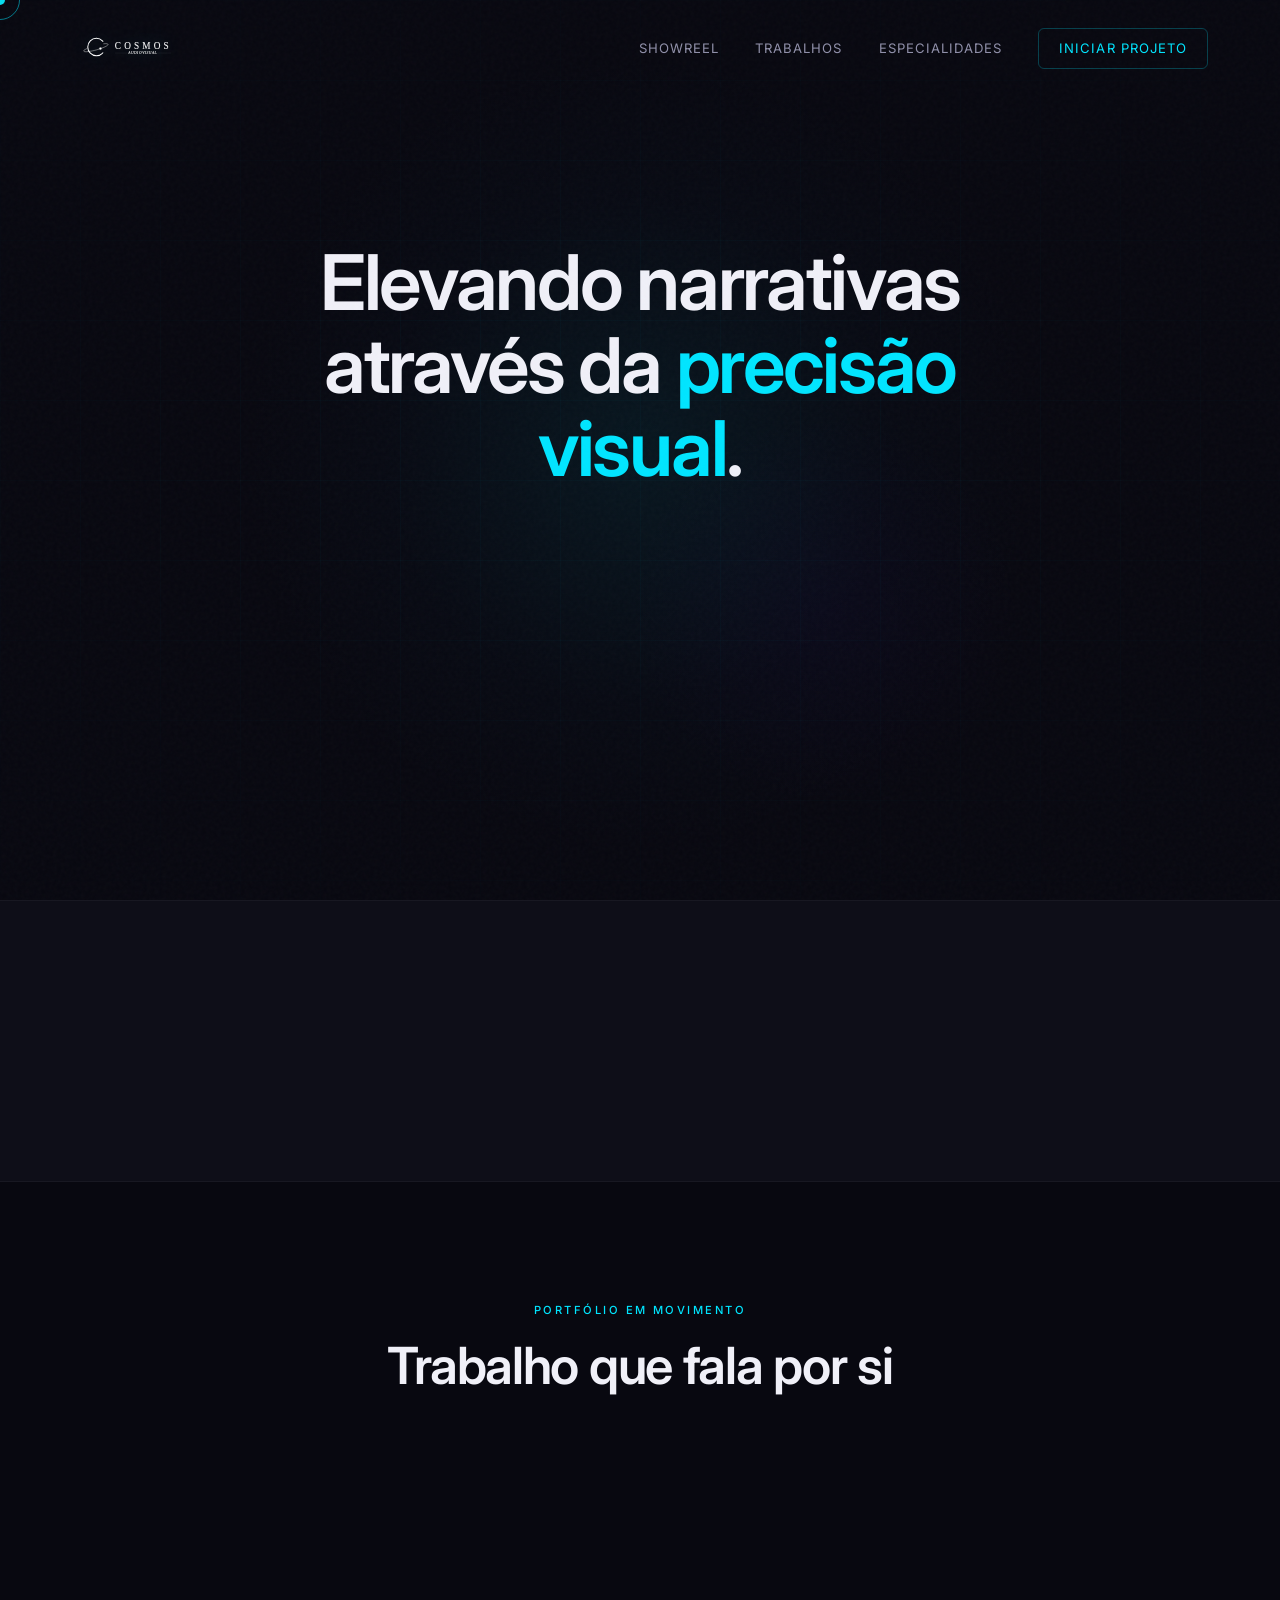
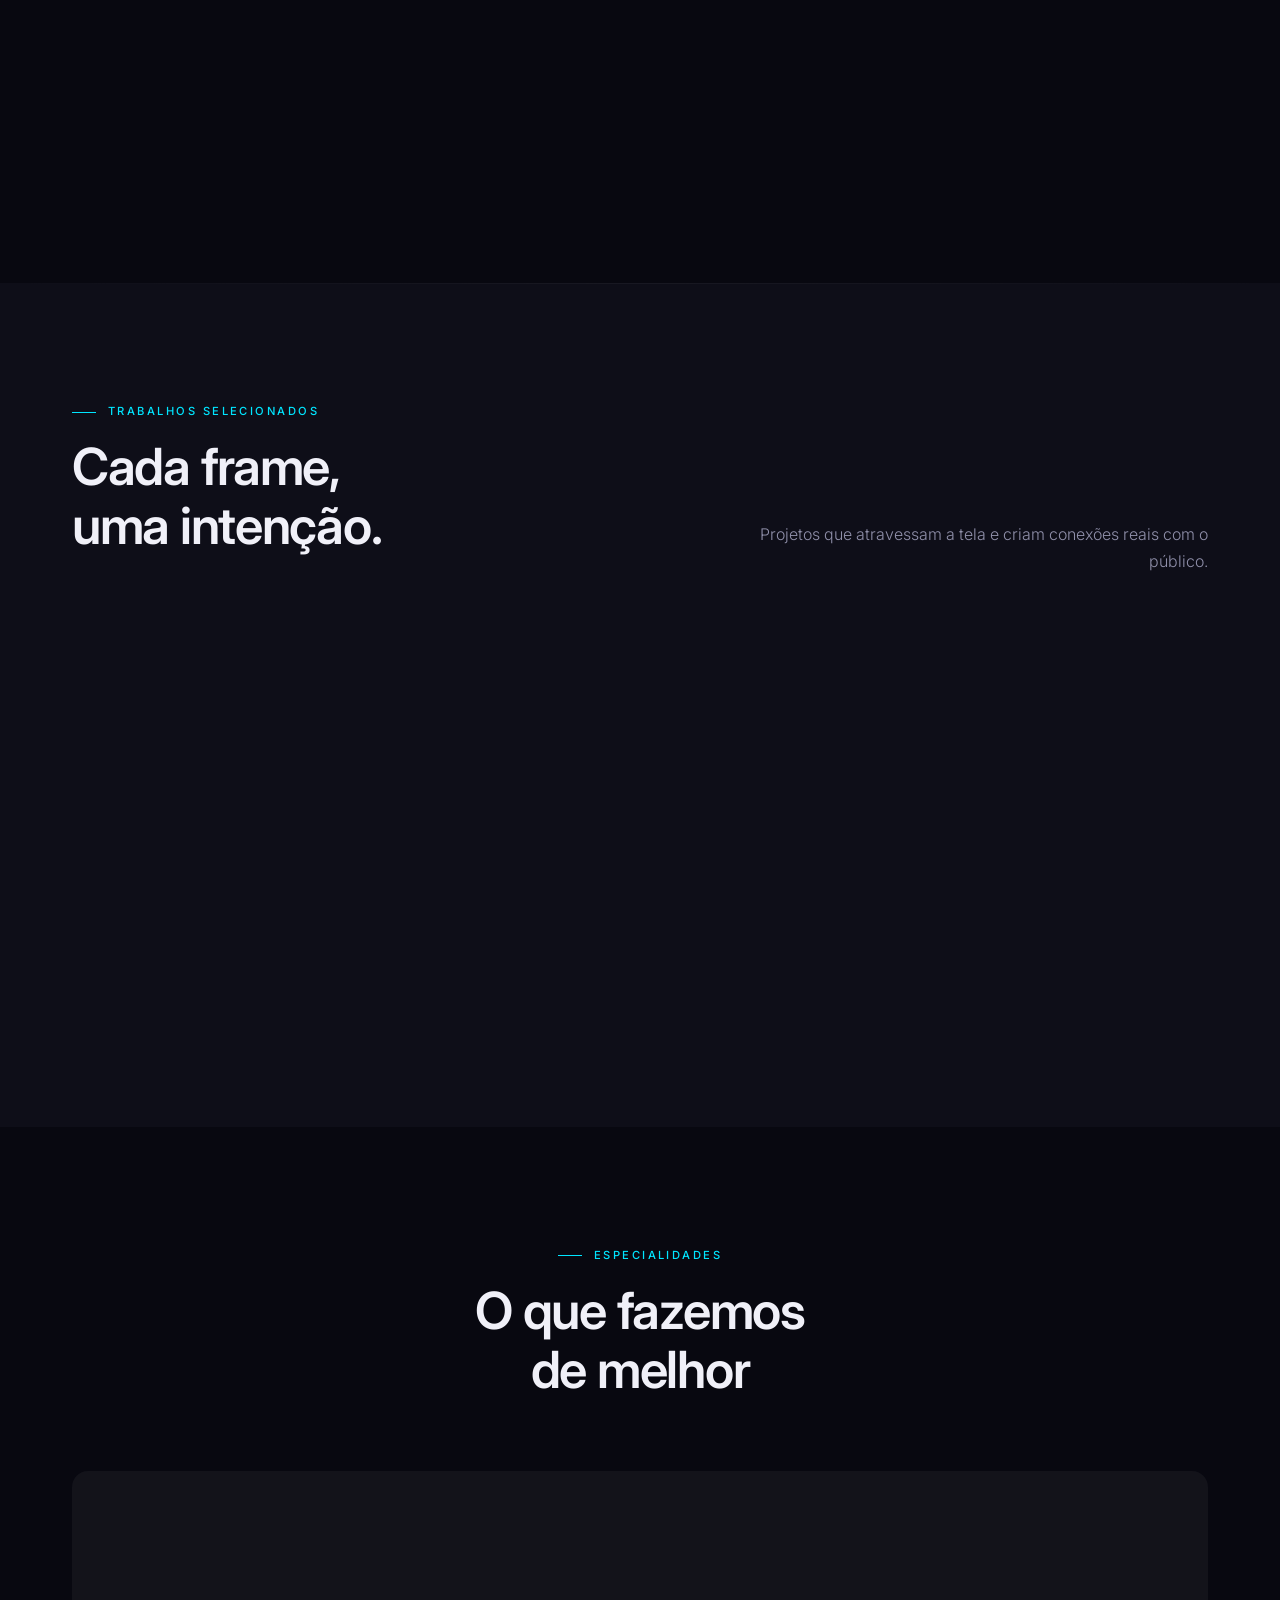
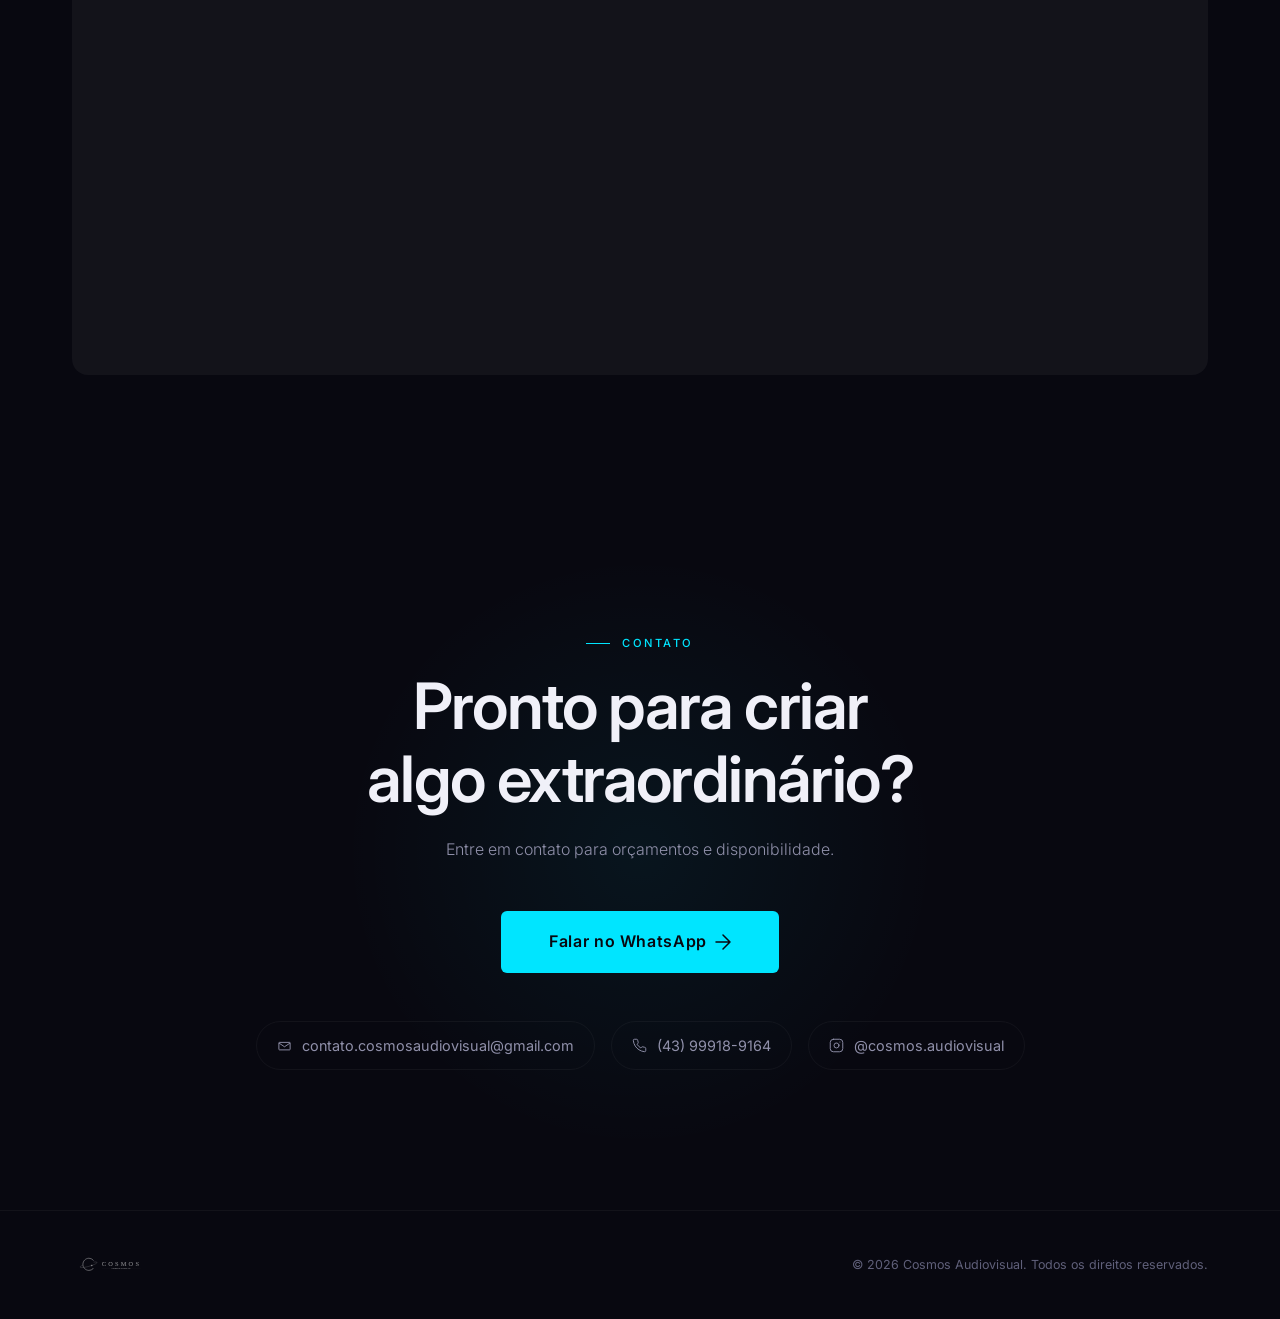
==== commit b43ca857: "revert: voltando ao código original (pré-rebranding)" ====
--- a/index.html
+++ b/index.html
@@ -1,34 +1,31 @@
 <!DOCTYPE html>
 <html lang="pt-BR">
 <head>
-  <meta charset="UTF-8">
-  <meta name="viewport" content="width=device-width, initial-scale=1.0">
-  <title>Cosmos Audiovisual | Edição, Color Grading & Motion Design</title>
-  <meta name="description" content="Especialistas em edição, pós-produção e color grading cinematográfico para marcas e empresas que exigem o melhor.">
-
-  <!-- Fonts -->
-  <link rel="preconnect" href="https://fonts.googleapis.com">
-  <link rel="preconnect" href="https://fonts.gstatic.com" crossorigin>
-  <link href="https://fonts.googleapis.com/css2?family=Barlow:wght@300;400;500;600&family=Libre+Baskerville:wght@400;700&display=swap" rel="stylesheet">
-
-  <!-- Styles -->
-  <link rel="stylesheet" href="style.css">
-
-  <!-- GSAP -->
-  <script src="https://cdnjs.cloudflare.com/ajax/libs/gsap/3.12.5/gsap.min.js"></script>
-  <script src="https://cdnjs.cloudflare.com/ajax/libs/gsap/3.12.5/ScrollTrigger.min.js"></script>
-
-  <!-- Lenis -->
-  <script src="https://cdn.jsdelivr.net/npm/@studio-freight/lenis@1.0.42/dist/lenis.min.js"></script>
-
-  <!-- Favicon & OG -->
-  <link rel="icon" href="favicon.png" type="image/png">
-  <meta property="og:type" content="website">
-  <meta property="og:url" content="https://cosmos-website-six.vercel.app/">
-  <meta property="og:title" content="Cosmos Audiovisual | Edição, Color Grading & Motion Design">
-  <meta property="og:description" content="Especialistas em edição, pós-produção e color grading cinematográfico para marcas e empresas que exigem o melhor.">
-  <meta property="og:image" content="https://cosmos-website-six.vercel.app/og-image.jpg">
-  <meta name="twitter:card" content="summary_large_image">
+    <meta charset="UTF-8">
+    <meta name="viewport" content="width=device-width, initial-scale=1.0">
+    <title>Cosmos Audiovisual | Edição e Color Grading</title>
+
+    <!-- Tipografia -->
+    <link rel="preconnect" href="https://fonts.googleapis.com">
+    <link rel="preconnect" href="https://fonts.gstatic.com" crossorigin>
+    <link href="https://fonts.googleapis.com/css2?family=Inter:wght@300;400;500;600;700&display=swap" rel="stylesheet">
+
+    <!-- Estilos -->
+    <link rel="stylesheet" href="style.css">
+
+    <!-- GSAP + ScrollTrigger -->
+    <script src="https://cdnjs.cloudflare.com/ajax/libs/gsap/3.12.5/gsap.min.js"></script>
+    <script src="https://cdnjs.cloudflare.com/ajax/libs/gsap/3.12.5/ScrollTrigger.min.js"></script>
+
+    <!-- Lenis Smooth Scroll -->
+    <script src="https://cdn.jsdelivr.net/npm/@studio-freight/lenis@1.0.42/dist/lenis.min.js"></script>
+    <!-- ─── CARTÃO DO WHATSAPP E FAVICON ─── -->
+    <link rel="icon" href="favicon.png" type="image/png">
+    <meta property="og:type" content="website">
+    <meta property="og:url" content="https://cosmos-website-six.vercel.app//">
+    <meta property="og:title" content="Cosmos Audiovisual | Edição e Color Grading">
+    <meta property="og:description" content="Especialistas em edição, pós-produção e color grading cinematográfico.">
+    <meta property="og:image" content="https://cosmos-website-six.vercel.app//og-image.jpg">
 </head>
 <body>
 
@@ -36,517 +33,444 @@
 <div class="cursor" id="cursor"></div>
 <div class="cursor-ring" id="cursorRing"></div>
 
-<!-- Mobile Nav Overlay -->
-<div class="nav-overlay" id="navOverlay">
-  <ul>
-    <li><a href="#showreel" class="overlay-close">Trabalhos</a></li>
-    <li><a href="#servicos" class="overlay-close">Especialidades</a></li>
-    <li><a href="#sobre" class="overlay-close">Sobre</a></li>
-    <li>
-      <a href="https://wa.me/5543999189164?text=Ol%C3%A1,%20gostaria%20de%20falar%20sobre%20um%20projeto%20audiovisual!"
-         target="_blank" class="overlay-cta overlay-close">
-        Iniciar Projeto
-      </a>
-    </li>
-  </ul>
+<!-- ─── HEADER ─────────────────────────────────────────────────── -->
+<header id="header">
+    <div class="container header-inner">
+        <a href="#" class="logo-link">
+            <img src="logo-cosmos.svg" alt="Cosmos Audiovisual" class="logo">
+        </a>
+        <nav>
+            <ul>
+                <li><a href="#showreel">Showreel</a></li>
+                <li><a href="#trabalhos">Trabalhos</a></li>
+                <li><a href="#servicos">Especialidades</a></li>
+                <li>
+                    <a href="https://wa.me/5543999189164?text=Ol%C3%A1,%20gostaria%20de%20falar%20sobre%20um%20projeto%20audiovisual!"
+                       target="_blank" class="nav-cta">
+                        Iniciar Projeto
+                    </a>
+                </li>
+            </ul>
+        </nav>
+    </div>
+</header>
+
+<!-- ─── HERO ───────────────────────────────────────────────────── -->
+<section class="hero" id="hero">
+    <div class="hero-ambient"></div>
+    <div class="hero-grid"></div>
+
+    <div class="hero-content">
+        <div class="hero-eyebrow" id="hero-eyebrow">
+            Cosmos Audiovisual — Pós-Produção Premium
+        </div>
+
+        <h1 id="hero-title">
+            Elevando narrativas através da <span class="cyan-text">precisão visual</span>.
+        </h1>
+
+        <p class="hero-sub" id="hero-sub">
+            Especialistas em edição, pós-produção e color grading cinematográfico para marcas e criadores que não aceitam o ordinário.
+        </p>
+
+        <div class="hero-actions" id="hero-actions">
+            <a href="https://wa.me/5543999189164?text=Ol%C3%A1,%20gostaria%20de%20falar%20sobre%20um%20projeto%20audiovisual!"
+               target="_blank" class="btn-primary magnetic-btn">
+                Iniciar Projeto
+                <svg width="14" height="14" viewBox="0 0 14 14" fill="none" xmlns="http://www.w3.org/2000/svg">
+                    <path d="M1 7h12M7 1l6 6-6 6" stroke="currentColor" stroke-width="1.5" stroke-linecap="round" stroke-linejoin="round"/>
+                </svg>
+            </a>
+            <a href="#showreel" class="btn-secondary">
+                Ver Portfólio
+            </a>
+        </div>
+    </div>
+
+    <div class="scroll-indicator" id="scroll-indicator">
+        <div class="scroll-line"></div>
+        <span>Scroll</span>
+    </div>
+</section>
+
+<!-- ─── STATS ──────────────────────────────────────────────────── -->
+<div class="stats-section">
+    <div class="container">
+        <div class="stats-grid">
+            <div class="stat-item">
+                <div class="stat-number">50<span>+</span></div>
+                <div class="stat-label">Projetos entregues</div>
+            </div>
+            <div class="stat-item">
+                <div class="stat-number">4<span>k</span></div>
+                <div class="stat-label">Qualidade de exportação</div>
+            </div>
+            <div class="stat-item">
+                <div class="stat-number">3<span>+</span></div>
+                <div class="stat-label">Anos de experiência</div>
+            </div>
+            <div class="stat-item">
+                <div class="stat-number">100<span>%</span></div>
+                <div class="stat-label">Clientes satisfeitos</div>
+            </div>
+        </div>
+    </div>
 </div>
 
-<!-- ─── HEADER ──────────────────────────────────────────────────── -->
-<header id="header">
-  <div class="container header-inner">
-    <a href="#" class="logo-link">
-      <img src="logo-cosmos.svg" alt="Cosmos Audiovisual" class="logo">
-    </a>
-
-    <nav>
-      <ul>
-        <li><a href="#showreel">Trabalhos</a></li>
-        <li><a href="#servicos">Especialidades</a></li>
-        <li><a href="#sobre">Sobre</a></li>
-        <li>
-          <a href="https://wa.me/5543999189164?text=Ol%C3%A1,%20gostaria%20de%20falar%20sobre%20um%20projeto%20audiovisual!"
-             target="_blank" class="nav-cta">
-            Iniciar Projeto
-          </a>
-        </li>
-      </ul>
-    </nav>
-
-    <button class="nav-hamburger" id="navHamburger" aria-label="Abrir menu">
-      <span></span>
-      <span></span>
-      <span></span>
-    </button>
-  </div>
-</header>
-
-<!-- ─── HERO ────────────────────────────────────────────────────── -->
-<section class="hero" id="hero">
-  <div class="hero-ambient"></div>
-  <div class="hero-grid"></div>
-
-  <div class="hero-content">
-    <div class="hero-eyebrow" id="hero-eyebrow">
-      Cosmos Audiovisual &nbsp;·&nbsp; Pós-Produção Premium
-    </div>
-
-    <h1 id="hero-title">
-      Elevando narrativas<br>através da <span class="azure-text">imagem.</span>
-    </h1>
-
-    <p class="hero-sub" id="hero-sub">
-      Especialistas em edição, pós-produção e color grading cinematográfico
-      para marcas e empresas que não aceitam o ordinário.
-    </p>
-
-    <div class="hero-actions" id="hero-actions">
-      <a href="https://wa.me/5543999189164?text=Ol%C3%A1,%20gostaria%20de%20falar%20sobre%20um%20projeto%20audiovisual!"
-         target="_blank" class="btn-primary magnetic-btn">
-        Iniciar Projeto
-        <svg width="14" height="14" viewBox="0 0 14 14" fill="none">
-          <path d="M1 7h12M7 1l6 6-6 6" stroke="currentColor" stroke-width="1.5" stroke-linecap="round" stroke-linejoin="round"/>
-        </svg>
-      </a>
-      <a href="#showreel" class="btn-secondary">
-        Ver Portfólio
-      </a>
-    </div>
-  </div>
-
-  <div class="scroll-indicator" id="scroll-indicator">
-    <div class="scroll-line"></div>
-    <span>Scroll</span>
-  </div>
+<!-- ─── VIDEO GALLERY ──────────────────────────────────────────── -->
+<section id="showreel" class="gallery-section">
+    <div class="container">
+        <div class="gallery-header">
+            <div class="section-label">Portfólio em Movimento</div>
+            <h2 class="section-title">Trabalho que fala por si</h2>
+        </div>
+
+        <div class="video-grid">
+            <div class="video-card">
+                <div class="video-wrapper">
+                    <iframe src="https://player.vimeo.com/video/1213740971?h=0&title=0&byline=0&portrait=0"
+                            frameborder="0"
+                            allow="autoplay; fullscreen; picture-in-picture"
+                            allowfullscreen>
+                    </iframe>
+                </div>
+                <div class="video-meta">
+                    <span class="video-tag">Color Grading</span>
+                    <h3>Color Grading Sony A7sII</h3>
+                </div>
+            </div>
+
+            <div class="video-card">
+                <div class="video-wrapper">
+                    <iframe src="https://player.vimeo.com/video/1213741064?h=0&title=0&byline=0&portrait=0"
+                            frameborder="0"
+                            allow="autoplay; fullscreen; picture-in-picture"
+                            allowfullscreen>
+                    </iframe>
+                </div>
+                <div class="video-meta">
+                    <span class="video-tag">Edição & Color</span>
+                    <h3>Institucional Academia CT</h3>
+                </div>
+            </div>
+
+            <div class="video-card">
+                <div class="video-wrapper">
+                    <iframe src="https://player.vimeo.com/video/1213740897?h=0&title=0&byline=0&portrait=0"
+                            frameborder="0"
+                            allow="autoplay; fullscreen; picture-in-picture"
+                            allowfullscreen>
+                    </iframe>
+                </div>
+                <div class="video-meta">
+                    <span class="video-tag">Log Reveal & Grading</span>
+                    <h3>Color Grading ARRI</h3>
+                </div>
+            </div>
+        </div>
+    </div>
 </section>
 
-<!-- ─── STATS ───────────────────────────────────────────────────── -->
-<div class="stats-section">
-  <div class="container">
-    <div class="stats-grid">
-      <div class="stat-item">
-        <div class="stat-number">50<span>+</span></div>
-        <div class="stat-label">Projetos entregues</div>
-      </div>
-      <div class="stat-item">
-        <div class="stat-number">4<span>K</span></div>
-        <div class="stat-label">Qualidade de exportação</div>
-      </div>
-      <div class="stat-item">
-        <div class="stat-number">3<span>+</span></div>
-        <div class="stat-label">Anos de experiência</div>
-      </div>
-      <div class="stat-item">
-        <div class="stat-number">100<span>%</span></div>
-        <div class="stat-label">Aprovação dos clientes</div>
-      </div>
-    </div>
-  </div>
-</div>
-
-<!-- ─── VIDEO GALLERY ────────────────────────────────────────────── -->
-<section id="showreel" class="gallery-section">
-  <div class="container">
-    <div class="gallery-header">
-      <div>
-        <div class="section-label">Portfólio em Movimento</div>
-        <h2 class="section-title">Trabalho que fala por si</h2>
-      </div>
-      <div class="header-right">
-        3 projetos selecionados<br>
-        Vimeo · Alta qualidade
-      </div>
-    </div>
-
-    <div class="video-grid">
-      <div class="video-card">
-        <div class="video-wrapper">
-          <iframe src="https://player.vimeo.com/video/1213740971?h=0&title=0&byline=0&portrait=0"
-                  frameborder="0"
-                  allow="autoplay; fullscreen; picture-in-picture"
-                  allowfullscreen loading="lazy">
-          </iframe>
-        </div>
-        <div class="video-meta">
-          <span class="video-tag">Color Grading</span>
-          <h3>Color Grading Sony A7sII</h3>
-        </div>
-        <div class="video-card-accent"></div>
-      </div>
-
-      <div class="video-card">
-        <div class="video-wrapper">
-          <iframe src="https://player.vimeo.com/video/1213741064?h=0&title=0&byline=0&portrait=0"
-                  frameborder="0"
-                  allow="autoplay; fullscreen; picture-in-picture"
-                  allowfullscreen loading="lazy">
-          </iframe>
-        </div>
-        <div class="video-meta">
-          <span class="video-tag">Edição &amp; Color</span>
-          <h3>Institucional Academia CT</h3>
-        </div>
-        <div class="video-card-accent"></div>
-      </div>
-
-      <div class="video-card">
-        <div class="video-wrapper">
-          <iframe src="https://player.vimeo.com/video/1213740897?h=0&title=0&byline=0&portrait=0"
-                  frameborder="0"
-                  allow="autoplay; fullscreen; picture-in-picture"
-                  allowfullscreen loading="lazy">
-          </iframe>
-        </div>
-        <div class="video-meta">
-          <span class="video-tag">Log Reveal &amp; Grading</span>
-          <h3>Color Grading ARRI</h3>
-        </div>
-        <div class="video-card-accent"></div>
-      </div>
-    </div>
-  </div>
+<!-- ─── PORTFOLIO ──────────────────────────────────────────────── -->
+<section id="trabalhos" class="portfolio-section">
+    <div class="container">
+        <div class="portfolio-header">
+            <div>
+                <div class="section-label">Trabalhos Selecionados</div>
+                <h2 class="section-title">Cada frame,<br>uma intenção.</h2>
+            </div>
+            <p class="section-subtitle">Projetos que atravessam a tela e criam conexões reais com o público.</p>
+        </div>
+
+        <div class="portfolio-grid">
+            <div class="portfolio-card">
+                <img src="trabalho1.png" alt="Color Grading Para Youtube">
+                <div class="portfolio-info">
+                    <div class="portfolio-index">01 / Projeto</div>
+                    <h3>Color Grading Para Youtube</h3>
+                    <p>Color Grading</p>
+                </div>
+                <div class="portfolio-hover-line"></div>
+            </div>
+
+            <div class="portfolio-card">
+                <img src="trabalho2.png" alt="Institucional Academia CT">
+                <div class="portfolio-info">
+                    <div class="portfolio-index">02 / Projeto</div>
+                    <h3>Institucional Academia CT</h3>
+                    <p>Edição & Color</p>
+                </div>
+                <div class="portfolio-hover-line"></div>
+            </div>
+
+            <div class="portfolio-card">
+                <img src="trabalho3.png" alt="Curta Astro Negro">
+                <div class="portfolio-info">
+                    <div class="portfolio-index">03 / Projeto</div>
+                    <h3>Montagem do Curta Astro Negro</h3>
+                    <p>Montagem, Edição & Color</p>
+                </div>
+                <div class="portfolio-hover-line"></div>
+            </div>
+        </div>
+    </div>
 </section>
 
-<!-- ─── PORTFOLIO ────────────────────────────────────────────────── -->
-<section id="trabalhos" class="portfolio-section">
-  <div class="container">
-    <div class="portfolio-header">
-      <div>
-        <div class="section-label">Trabalhos Selecionados</div>
-        <h2 class="section-title">Cada frame,<br>uma intenção.</h2>
-      </div>
-      <p class="section-subtitle">
-        Projetos que atravessam a tela e criam conexões reais com o público.
-      </p>
-    </div>
-
-    <div class="portfolio-grid">
-      <div class="portfolio-card">
-        <img src="trabalho1.png" alt="Color Grading Para Youtube" loading="lazy">
-        <div class="portfolio-info">
-          <div class="portfolio-index">01 / Projeto</div>
-          <h3>Color Grading Para Youtube</h3>
-          <p>Color Grading</p>
-        </div>
-        <div class="portfolio-hover-line"></div>
-      </div>
-
-      <div class="portfolio-card">
-        <img src="trabalho2.png" alt="Institucional Academia CT" loading="lazy">
-        <div class="portfolio-info">
-          <div class="portfolio-index">02 / Projeto</div>
-          <h3>Institucional Academia CT</h3>
-          <p>Edição &amp; Color</p>
-        </div>
-        <div class="portfolio-hover-line"></div>
-      </div>
-
-      <div class="portfolio-card">
-        <img src="trabalho3.png" alt="Curta Astro Negro" loading="lazy">
-        <div class="portfolio-info">
-          <div class="portfolio-index">03 / Projeto</div>
-          <h3>Montagem do Curta Astro Negro</h3>
-          <p>Montagem, Edição &amp; Color</p>
-        </div>
-        <div class="portfolio-hover-line"></div>
-      </div>
-    </div>
-  </div>
+<!-- ─── ESPECIALIDADES ─────────────────────────────────────────── -->
+<section id="servicos" class="services-section">
+    <div class="container">
+        <div class="services-header">
+            <div class="section-label" style="justify-content:center;">Especialidades</div>
+            <h2 class="section-title">O que fazemos<br>de melhor</h2>
+        </div>
+
+        <div class="services-grid">
+            <div class="service-card">
+                <div class="service-number">01</div>
+                <div class="service-icon">
+                    <svg width="20" height="20" viewBox="0 0 24 24" fill="none" stroke="currentColor" stroke-width="1.5">
+                        <path d="M15 10l4.553-2.069A1 1 0 0121 8.87v6.26a1 1 0 01-1.447.894L15 14M3 8a2 2 0 012-2h10a2 2 0 012 2v8a2 2 0 01-2 2H5a2 2 0 01-2-2V8z"/>
+                    </svg>
+                </div>
+                <h3>Edição e Finalização</h3>
+                <p>Montagem estrutural, cortes dinâmicos, transições fluidas e exportação do arquivo final com máxima qualidade técnica.</p>
+            </div>
+
+            <div class="service-card">
+                <div class="service-number">02</div>
+                <div class="service-icon">
+                    <svg width="20" height="20" viewBox="0 0 24 24" fill="none" stroke="currentColor" stroke-width="1.5">
+                        <circle cx="12" cy="12" r="5"/><path d="M12 1v2M12 21v2M4.22 4.22l1.42 1.42M18.36 18.36l1.42 1.42M1 12h2M21 12h2M4.22 19.78l1.42-1.42M18.36 5.64l1.42-1.42"/>
+                    </svg>
+                </div>
+                <h3>Color Grading</h3>
+                <p>Correção primária de cor, correspondência entre câmeras e aplicação de estilização visual para uma estética de cinema.</p>
+            </div>
+
+            <div class="service-card">
+                <div class="service-number">03</div>
+                <div class="service-icon">
+                    <svg width="20" height="20" viewBox="0 0 24 24" fill="none" stroke="currentColor" stroke-width="1.5">
+                        <path d="M9 18V5l12-2v13M9 9l12-2"/><circle cx="6" cy="18" r="3"/><circle cx="18" cy="16" r="3"/>
+                    </svg>
+                </div>
+                <h3>Pós-Produção de Áudio</h3>
+                <p>Limpeza de ruídos de voz, foley, sound design integrado às imagens e mixagem final imersiva.</p>
+            </div>
+
+            <div class="service-card">
+                <div class="service-number">04</div>
+                <div class="service-icon">
+                    <svg width="20" height="20" viewBox="0 0 24 24" fill="none" stroke="currentColor" stroke-width="1.5">
+                        <path d="M12 2L2 7l10 5 10-5-10-5zM2 17l10 5 10-5M2 12l10 5 10-5"/>
+                    </svg>
+                </div>
+                <h3>Motion Graphics</h3>
+                <p>Criação de animações de logo, terços inferiores e elementos gráficos perfeitamente integrados à narrativa do vídeo.</p>
+            </div>
+        </div>
+    </div>
 </section>
 
-<!-- ─── SOBRE ────────────────────────────────────────────────────── -->
-<section id="sobre" class="about-section">
-  <div class="container">
-    <div class="about-inner">
-      <div class="about-left">
-        <div class="section-label">Sobre a Cosmos</div>
-        <h2 class="section-title">Pós-produção que<br>não se conforma<br>com o ordinário.</h2>
-        <div class="about-body">
-          <p>
-            A COSMOS Audiovisual nasceu da crença de que cada projeto carrega uma narrativa única — e que a pós-produção é onde essa narrativa ganha forma, ritmo e impacto real.
-          </p>
-          <p>
-            Trabalhamos com marcas e empresas que entendem que qualidade técnica e sensibilidade visual não são opostos: são os dois lados da mesma tela.
-          </p>
-        </div>
-      </div>
-
-      <div class="about-visual">
-        <div class="about-visual-line"></div>
-        <div class="about-visual-number">3+</div>
-        <div class="about-visual-label">
-          Anos de experiência em pós-produção cinematográfica, <br>Color Grading e Motion Design.
-        </div>
-      </div>
-    </div>
-  </div>
+<!-- ─── CONTACT ────────────────────────────────────────────────── -->
+<section id="contato" class="contact-section">
+    <div class="contact-bg-glow"></div>
+    <div class="container" style="position:relative;z-index:2;">
+        <div class="section-label" style="justify-content:center;">Contato</div>
+        <h2 class="section-title">Pronto para criar<br>algo extraordinário?</h2>
+        <p class="section-subtitle" style="text-align:center;margin:0 auto 0;">
+            Entre em contato para orçamentos e disponibilidade.
+        </p>
+
+        <div style="margin-top:48px;">
+            <a href="https://wa.me/5543999189164?text=Ol%C3%A1,%20gostaria%20de%20falar%20sobre%20um%20projeto%20audiovisual!"
+               target="_blank" class="btn-primary magnetic-btn" style="font-size:1rem;padding:18px 48px;">
+                Falar no WhatsApp
+                <svg width="16" height="16" viewBox="0 0 16 16" fill="none" xmlns="http://www.w3.org/2000/svg">
+                    <path d="M1 8h14M8 1l7 7-7 7" stroke="currentColor" stroke-width="1.5" stroke-linecap="round" stroke-linejoin="round"/>
+                </svg>
+            </a>
+        </div>
+
+        <div class="contact-links">
+            <a href="mailto:contato.cosmosaudiovisual@gmail.com" class="contact-link">
+                <svg width="15" height="15" viewBox="0 0 24 24" fill="none" stroke="currentColor" stroke-width="1.5">
+                    <path d="M3 8l9 6 9-6M3 8v10a1 1 0 001 1h16a1 1 0 001-1V8M3 8a1 1 0 011-1h16a1 1 0 011 1"/>
+                </svg>
+                contato.cosmosaudiovisual@gmail.com
+            </a>
+            <a href="tel:+5543999189164" class="contact-link">
+                <svg width="15" height="15" viewBox="0 0 24 24" fill="none" stroke="currentColor" stroke-width="1.5">
+                    <path d="M22 16.92v3a2 2 0 01-2.18 2 19.79 19.79 0 01-8.63-3.07 19.5 19.5 0 01-6-6 19.79 19.79 0 01-3.07-8.67A2 2 0 014.11 2h3a2 2 0 012 1.72c.127.96.361 1.903.7 2.81a2 2 0 01-.45 2.11L8.09 9.91a16 16 0 006 6l1.27-1.27a2 2 0 012.11-.45c.907.339 1.85.573 2.81.7A2 2 0 0122 16.92z"/>
+                </svg>
+                (43) 99918-9164
+            </a>
+            <!-- Link do Instagram -->
+            <a href="https://instagram.com/cosmos.audiovisual/" target="_blank" class="contact-link">
+                <svg width="15" height="15" viewBox="0 0 24 24" fill="none" stroke="currentColor" stroke-width="1.5" stroke-linecap="round" stroke-linejoin="round">
+                    <rect x="2" y="2" width="20" height="20" rx="5" ry="5"></rect>
+                    <path d="M16 11.37A4 4 0 1 1 12.63 8 4 4 0 0 1 16 11.37z"></path>
+                    <line x1="17.5" y1="6.5" x2="17.51" y2="6.5"></line>
+                </svg>
+                @cosmos.audiovisual
+            </a>
+        </div>
+    </div>
 </section>
 
-<!-- ─── ESPECIALIDADES ───────────────────────────────────────────── -->
-<section id="servicos" class="services-section">
-  <div class="container">
-    <div class="services-header">
-      <div class="section-label">Especialidades</div>
-      <h2 class="section-title">O que fazemos de melhor</h2>
-    </div>
-
-    <div class="services-grid">
-      <div class="service-item">
-        <div class="service-num">01</div>
-        <div class="service-dash"></div>
-        <h3>Edição e Finalização</h3>
-        <p>Montagem estrutural, cortes dinâmicos, transições fluidas e exportação com máxima qualidade técnica.</p>
-      </div>
-
-      <div class="service-item">
-        <div class="service-num">02</div>
-        <div class="service-dash"></div>
-        <h3>Color Grading</h3>
-        <p>Correção primária de cor, correspondência entre câmeras e estilização visual para uma estética de cinema.</p>
-      </div>
-
-      <div class="service-item">
-        <div class="service-num">03</div>
-        <div class="service-dash"></div>
-        <h3>Pós-Produção de Áudio</h3>
-        <p>Limpeza de ruídos de voz, foley, sound design integrado às imagens e mixagem final imersiva.</p>
-      </div>
-
-      <div class="service-item">
-        <div class="service-num">04</div>
-        <div class="service-dash"></div>
-        <h3>Motion Graphics</h3>
-        <p>Animações de logo, terços inferiores e elementos gráficos integrados à narrativa do vídeo.</p>
-      </div>
-    </div>
-  </div>
-</section>
-
-<!-- ─── CONTACT ──────────────────────────────────────────────────── -->
-<section id="contato" class="contact-section">
-  <div class="contact-bg-glow"></div>
-  <div class="container" style="position:relative;z-index:2;">
-    <div class="section-label">Contato</div>
-    <h2 class="section-title">Pronto para criar<br>algo extraordinário?</h2>
-    <p class="section-subtitle">
-      Entre em contato para orçamentos e disponibilidade.<br>
-      Respondemos em até 24 horas úteis.
-    </p>
-
-    <a href="https://wa.me/5543999189164?text=Ol%C3%A1,%20gostaria%20de%20falar%20sobre%20um%20projeto%20audiovisual!"
-       target="_blank" class="btn-amber magnetic-btn">
-      Falar no WhatsApp
-      <svg width="15" height="15" viewBox="0 0 15 15" fill="none">
-        <path d="M1 7.5h13M7.5 1l6.5 6.5-6.5 6.5" stroke="currentColor" stroke-width="1.5" stroke-linecap="round" stroke-linejoin="round"/>
-      </svg>
-    </a>
-
-    <div class="contact-links">
-      <a href="mailto:contato.cosmosaudiovisual@gmail.com" class="contact-link">
-        <svg width="14" height="14" viewBox="0 0 24 24" fill="none" stroke="currentColor" stroke-width="1.5">
-          <path d="M3 8l9 6 9-6M3 8v10a1 1 0 001 1h16a1 1 0 001-1V8M3 8a1 1 0 011-1h16a1 1 0 011 1"/>
-        </svg>
-        contato.cosmosaudiovisual@gmail.com
-      </a>
-      <a href="tel:+5543999189164" class="contact-link">
-        <svg width="14" height="14" viewBox="0 0 24 24" fill="none" stroke="currentColor" stroke-width="1.5">
-          <path d="M22 16.92v3a2 2 0 01-2.18 2 19.79 19.79 0 01-8.63-3.07 19.5 19.5 0 01-6-6 19.79 19.79 0 01-3.07-8.67A2 2 0 014.11 2h3a2 2 0 012 1.72c.127.96.361 1.903.7 2.81a2 2 0 01-.45 2.11L8.09 9.91a16 16 0 006 6l1.27-1.27a2 2 0 012.11-.45c.907.339 1.85.573 2.81.7A2 2 0 0122 16.92z"/>
-        </svg>
-        (43) 99918-9164
-      </a>
-      <a href="https://instagram.com/cosmos.audiovisual/" target="_blank" class="contact-link">
-        <svg width="14" height="14" viewBox="0 0 24 24" fill="none" stroke="currentColor" stroke-width="1.5" stroke-linecap="round" stroke-linejoin="round">
-          <rect x="2" y="2" width="20" height="20" rx="5" ry="5"/>
-          <path d="M16 11.37A4 4 0 1112.63 8 4 4 0 0116 11.37z"/>
-          <line x1="17.5" y1="6.5" x2="17.51" y2="6.5"/>
-        </svg>
-        @cosmos.audiovisual
-      </a>
-    </div>
-  </div>
-</section>
-
-<!-- ─── FOOTER ───────────────────────────────────────────────────── -->
+<!-- ─── FOOTER ─────────────────────────────────────────────────── -->
 <footer>
-  <div class="container footer-inner">
-    <img src="logo-cosmos.svg" alt="Cosmos Audiovisual" class="footer-logo">
-    <p>&copy; 2026 Cosmos Audiovisual. Todos os direitos reservados.</p>
-  </div>
+    <div class="container footer-inner">
+        <img src="logo-cosmos.svg" alt="Cosmos Audiovisual" class="footer-logo">
+        <p>&copy; 2026 Cosmos Audiovisual. Todos os direitos reservados.</p>
+    </div>
 </footer>
 
-<!-- ─── SCRIPTS ──────────────────────────────────────────────────── -->
+<!-- ─── SCRIPTS ────────────────────────────────────────────────── -->
 <script>
-(function () {
-
-  // ── Lenis Smooth Scroll ────────────────────────────────────────
-  const lenis = new Lenis({
-    duration: 1.4,
-    easing: (t) => Math.min(1, 1.001 - Math.pow(2, -10 * t)),
-    smooth: true,
-  });
-
-  function raf(time) { lenis.raf(time); requestAnimationFrame(raf); }
-  requestAnimationFrame(raf);
-
-  gsap.registerPlugin(ScrollTrigger);
-  lenis.on('scroll', ScrollTrigger.update);
-  gsap.ticker.add((time) => { lenis.raf(time * 1000); });
-  gsap.ticker.lagSmoothing(0);
-
-  // ── Header scroll state ────────────────────────────────────────
-  const header = document.getElementById('header');
-  lenis.on('scroll', ({ scroll }) => {
-    header.classList.toggle('scrolled', scroll > 60);
-  });
-
-  // ── Mobile nav hamburger ────────────────────────────────────────
-  const hamburger = document.getElementById('navHamburger');
-  const overlay   = document.getElementById('navOverlay');
-
-  function toggleNav() {
-    const isOpen = overlay.classList.toggle('open');
-    hamburger.classList.toggle('active', isOpen);
-    document.body.style.overflow = isOpen ? 'hidden' : '';
-  }
-
-  hamburger.addEventListener('click', toggleNav);
-
-  document.querySelectorAll('.overlay-close').forEach(el => {
-    el.addEventListener('click', () => {
-      overlay.classList.remove('open');
-      hamburger.classList.remove('active');
-      document.body.style.overflow = '';
-    });
-  });
-
-  // ── Custom Cursor ──────────────────────────────────────────────
-  const cursor     = document.getElementById('cursor');
-  const cursorRing = document.getElementById('cursorRing');
-  let cx = 0, cy = 0, rx = 0, ry = 0;
-
-  document.addEventListener('mousemove', (e) => { cx = e.clientX; cy = e.clientY; });
-
-  (function animateCursor() {
-    rx += (cx - rx) * 0.12;
-    ry += (cy - ry) * 0.12;
-    cursor.style.left    = cx + 'px';
-    cursor.style.top     = cy + 'px';
-    cursorRing.style.left = rx + 'px';
-    cursorRing.style.top  = ry + 'px';
-    requestAnimationFrame(animateCursor);
-  })();
-
-  document.querySelectorAll('a, button, .portfolio-card, .video-card, .service-item').forEach(el => {
-    el.addEventListener('mouseenter', () => document.body.classList.add('cursor-hover'));
-    el.addEventListener('mouseleave', () => document.body.classList.remove('cursor-hover'));
-  });
-
-  // ── Hero text reveal ───────────────────────────────────────────
-  const heroTitle = document.getElementById('hero-title');
-
-  function wrapWords(el) {
-    const walker = document.createTreeWalker(el, NodeFilter.SHOW_TEXT, null);
-    const textNodes = [];
-    let node;
-    while ((node = walker.nextNode())) textNodes.push(node);
-    textNodes.forEach(textNode => {
-      const words    = textNode.textContent.split(/(\s+)/);
-      const fragment = document.createDocumentFragment();
-      words.forEach(part => {
-        if (part.match(/^\s+$/)) {
-          fragment.appendChild(document.createTextNode(part));
-        } else if (part.length > 0) {
-          const wrap  = document.createElement('span');
-          const inner = document.createElement('span');
-          wrap.className  = 'word';
-          inner.className = 'word-inner';
-          inner.textContent = part;
-          wrap.appendChild(inner);
-          fragment.appendChild(wrap);
-        }
-      });
-      textNode.parentNode.replaceChild(fragment, textNode);
-    });
-  }
-
-  wrapWords(heroTitle);
-
-  const tl = gsap.timeline({ delay: 0.15 });
-  tl.to('#hero-eyebrow',    { opacity: 1, y: 0, duration: 0.9, ease: 'power3.out' })
-    .to('.word-inner',       { y: '0%', opacity: 1, filter: 'blur(0px)', duration: 1.05, stagger: 0.042, ease: 'power4.out' }, '-=0.35')
-    .to('#hero-sub',         { opacity: 1, y: 0, duration: 0.9, ease: 'power3.out' }, '-=0.55')
-    .to('#hero-actions',     { opacity: 1, y: 0, duration: 0.9, ease: 'power3.out' }, '-=0.65')
-    .to('#scroll-indicator', { opacity: 1, duration: 0.9, ease: 'power2.out' }, '-=0.4');
-
-  // ── Hero parallax ──────────────────────────────────────────────
-  gsap.to('.hero-ambient', { yPercent: 22, ease: 'none', scrollTrigger: { trigger: '.hero', start: 'top top', end: 'bottom top', scrub: 1.8 } });
-  gsap.to('.hero-grid',    { yPercent: 14, ease: 'none', scrollTrigger: { trigger: '.hero', start: 'top top', end: 'bottom top', scrub: 2.2 } });
-
-  // ── Scroll-triggered reveals ───────────────────────────────────
-  [
-    { target: '.stat-item',      trigger: '.stats-section',  stagger: 0.1  },
-    { target: '.video-card',     trigger: '.video-grid',     stagger: 0.14 },
-    { target: '.portfolio-card', trigger: '.portfolio-grid', stagger: 0.12 },
-    { target: '.service-item',   trigger: '.services-grid',  stagger: 0.09 },
-  ].forEach(({ target, trigger, stagger }) => {
-    gsap.to(target, {
-      opacity: 1, y: 0, duration: 0.85, stagger, ease: 'power3.out',
-      scrollTrigger: { trigger, start: 'top 82%' }
-    });
-  });
-
-  // Section titles reveal
-  document.querySelectorAll('.section-title').forEach(el => {
-    if (el.closest('.hero')) return;
-    gsap.from(el, {
-      opacity: 0, y: 28, duration: 0.95, ease: 'power3.out',
-      scrollTrigger: { trigger: el, start: 'top 87%' }
-    });
-  });
-
-  // About visual reveal
-  gsap.from('.about-visual', {
-    opacity: 0, y: 40, duration: 1, ease: 'power3.out',
-    scrollTrigger: { trigger: '.about-section', start: 'top 80%' }
-  });
-
-  gsap.from('.about-body', {
-    opacity: 0, y: 24, duration: 0.9, ease: 'power3.out',
-    scrollTrigger: { trigger: '.about-section', start: 'top 80%' },
-    delay: 0.2
-  });
-
-  // ── Spotlight mouse tracking ───────────────────────────────────
-  ['.video-card', '.portfolio-card', '.service-item'].forEach(sel => {
-    document.querySelectorAll(sel).forEach(card => {
-      card.addEventListener('mousemove', (e) => {
-        const r = card.getBoundingClientRect();
-        card.style.setProperty('--mouse-x', ((e.clientX - r.left) / r.width  * 100) + '%');
-        card.style.setProperty('--mouse-y', ((e.clientY - r.top)  / r.height * 100) + '%');
-      });
-    });
-  });
-
-  // ── Magnetic buttons ───────────────────────────────────────────
-  document.querySelectorAll('.magnetic-btn').forEach(btn => {
-    btn.addEventListener('mousemove', (e) => {
-      const r  = btn.getBoundingClientRect();
-      const dx = e.clientX - (r.left + r.width  / 2);
-      const dy = e.clientY - (r.top  + r.height / 2);
-      gsap.to(btn, { x: dx * 0.3, y: dy * 0.3, duration: 0.38, ease: 'power2.out' });
-    });
-    btn.addEventListener('mouseleave', () => {
-      gsap.to(btn, { x: 0, y: 0, duration: 0.65, ease: 'elastic.out(1, 0.4)' });
-    });
-  });
-
-  // ── Smooth anchor scroll via Lenis ─────────────────────────────
-  document.querySelectorAll('a[href^="#"]').forEach(anchor => {
-    anchor.addEventListener('click', (e) => {
-      const href   = anchor.getAttribute('href');
-      const target = href !== '#' && document.querySelector(href);
-      if (target) { e.preventDefault(); lenis.scrollTo(target, { offset: -80, duration: 1.6 }); }
-    });
-  });
+(function() {
+
+    // ── Lenis Smooth Scroll ──────────────────────────────────────
+    const lenis = new Lenis({
+        duration: 1.35,
+        easing: (t) => Math.min(1, 1.001 - Math.pow(2, -10 * t)),
+        smooth: true,
+    });
+
+    function raf(time) { lenis.raf(time); requestAnimationFrame(raf); }
+    requestAnimationFrame(raf);
+
+    gsap.registerPlugin(ScrollTrigger);
+    lenis.on('scroll', ScrollTrigger.update);
+    gsap.ticker.add((time) => { lenis.raf(time * 1000); });
+    gsap.ticker.lagSmoothing(0);
+
+    // ── Header Scroll State ──────────────────────────────────────
+    const header = document.getElementById('header');
+    lenis.on('scroll', ({ scroll }) => {
+        header.classList.toggle('scrolled', scroll > 60);
+    });
+
+    // ── Custom Cursor ────────────────────────────────────────────
+    const cursor = document.getElementById('cursor');
+    const cursorRing = document.getElementById('cursorRing');
+    let cursorX = 0, cursorY = 0, ringX = 0, ringY = 0;
+
+    document.addEventListener('mousemove', (e) => {
+        cursorX = e.clientX;
+        cursorY = e.clientY;
+    });
+
+    (function animateCursor() {
+        ringX += (cursorX - ringX) * 0.12;
+        ringY += (cursorY - ringY) * 0.12;
+        cursor.style.left = cursorX + 'px';
+        cursor.style.top  = cursorY + 'px';
+        cursorRing.style.left = ringX + 'px';
+        cursorRing.style.top  = ringY + 'px';
+        requestAnimationFrame(animateCursor);
+    })();
+
+    document.querySelectorAll('a, button, .portfolio-card, .video-card, .service-card').forEach(el => {
+        el.addEventListener('mouseenter', () => document.body.classList.add('cursor-hover'));
+        el.addEventListener('mouseleave', () => document.body.classList.remove('cursor-hover'));
+    });
+
+    // ── Hero Text Reveal ─────────────────────────────────────────
+    const heroTitle = document.getElementById('hero-title');
+
+    function wrapWords(el) {
+        const walker = document.createTreeWalker(el, NodeFilter.SHOW_TEXT, null);
+        const textNodes = [];
+        let node;
+        while ((node = walker.nextNode())) textNodes.push(node);
+
+        textNodes.forEach(textNode => {
+            const words = textNode.textContent.split(/(\s+)/);
+            const fragment = document.createDocumentFragment();
+            words.forEach(part => {
+                if (part.match(/^\s+$/)) {
+                    fragment.appendChild(document.createTextNode(part));
+                } else if (part.length > 0) {
+                    const wrap = document.createElement('span');
+                    wrap.className = 'word';
+                    const inner = document.createElement('span');
+                    inner.className = 'word-inner';
+                    inner.textContent = part;
+                    wrap.appendChild(inner);
+                    fragment.appendChild(wrap);
+                }
+            });
+            textNode.parentNode.replaceChild(fragment, textNode);
+        });
+    }
+
+    wrapWords(heroTitle);
+
+    const tl = gsap.timeline({ delay: 0.2 });
+    tl.to('#hero-eyebrow',  { opacity: 1, y: 0, duration: 0.9, ease: 'power3.out' })
+      .to('.word-inner',    { y: '0%', opacity: 1, filter: 'blur(0px)', duration: 1.0, stagger: 0.045, ease: 'power4.out' }, '-=0.3')
+      .to('#hero-sub',      { opacity: 1, y: 0, duration: 0.9, ease: 'power3.out' }, '-=0.5')
+      .to('#hero-actions',  { opacity: 1, y: 0, duration: 0.9, ease: 'power3.out' }, '-=0.6')
+      .to('#scroll-indicator', { opacity: 1, duration: 0.8, ease: 'power2.out' }, '-=0.3');
+
+    // ── Hero Parallax ────────────────────────────────────────────
+    gsap.to('.hero-ambient', { yPercent: 25, ease: 'none', scrollTrigger: { trigger: '.hero', start: 'top top', end: 'bottom top', scrub: 1.5 } });
+    gsap.to('.hero-grid',    { yPercent: 15, ease: 'none', scrollTrigger: { trigger: '.hero', start: 'top top', end: 'bottom top', scrub: 2 } });
+
+    // ── Scroll-triggered Reveals ─────────────────────────────────
+    const reveals = [
+        { target: '.stat-item',      trigger: '.stats-section',  stagger: 0.12 },
+        { target: '.video-card',     trigger: '.video-grid',     stagger: 0.15 },
+        { target: '.portfolio-card', trigger: '.portfolio-grid', stagger: 0.13 },
+        { target: '.service-card',   trigger: '.services-grid',  stagger: 0.10 },
+    ];
+
+    reveals.forEach(({ target, trigger, stagger }) => {
+        gsap.to(target, {
+            opacity: 1, y: 0, duration: 0.85, stagger, ease: 'power3.out',
+            scrollTrigger: { trigger, start: 'top 80%' }
+        });
+    });
+
+    document.querySelectorAll('.section-title').forEach(el => {
+        if (el.closest('.hero')) return;
+        gsap.from(el, { opacity: 0, y: 30, duration: 0.9, ease: 'power3.out',
+            scrollTrigger: { trigger: el, start: 'top 85%' } });
+    });
+
+    // ── Spotlight Mouse Tracking ─────────────────────────────────
+    ['.video-card', '.portfolio-card', '.service-card'].forEach(sel => {
+        document.querySelectorAll(sel).forEach(card => {
+            card.addEventListener('mousemove', (e) => {
+                const r = card.getBoundingClientRect();
+                card.style.setProperty('--mouse-x', ((e.clientX - r.left) / r.width  * 100) + '%');
+                card.style.setProperty('--mouse-y', ((e.clientY - r.top)  / r.height * 100) + '%');
+            });
+        });
+    });
+
+    // ── Magnetic Buttons ─────────────────────────────────────────
+    document.querySelectorAll('.magnetic-btn').forEach(btn => {
+        btn.addEventListener('mousemove', (e) => {
+            const r  = btn.getBoundingClientRect();
+            const dx = e.clientX - (r.left + r.width  / 2);
+            const dy = e.clientY - (r.top  + r.height / 2);
+            gsap.to(btn, { x: dx * 0.35, y: dy * 0.35, duration: 0.35, ease: 'power2.out' });
+        });
+        btn.addEventListener('mouseleave', () => {
+            gsap.to(btn, { x: 0, y: 0, duration: 0.6, ease: 'elastic.out(1, 0.4)' });
+        });
+    });
+
+    // ── Smooth Anchor Scroll via Lenis ───────────────────────────
+    document.querySelectorAll('a[href^="#"]').forEach(anchor => {
+        anchor.addEventListener('click', (e) => {
+            const href   = anchor.getAttribute('href');
+            const target = href !== '#' && document.querySelector(href);
+            if (target) { e.preventDefault(); lenis.scrollTo(target, { offset: -80, duration: 1.5 }); }
+        });
+    });
 
 })();
 </script>
--- a/style.css
+++ b/style.css
@@ -1,1081 +1,904 @@
 /* ─── RESET & BASE ──────────────────────────────────────────────── */
-*, *::before, *::after { margin: 0; padding: 0; box-sizing: border-box; }
+*, *::before, *::after {
+    margin: 0;
+    padding: 0;
+    box-sizing: border-box;
+}
 
 :root {
-  /* Foundation */
-  --void:    #060608;
-  --ink:     #0C0C14;
-  --slate:   #141420;
-  --ash:     #1C1C2A;
-  /* Text */
-  --silver:  #C8C8D8;
-  --fog:     #70708A;
-  --mist:    #3A3A50;
-  /* Accents */
-  --azure:   #3D7FD4;
-  --azure-dim: rgba(61,127,212,0.12);
-  --azure-glow: rgba(61,127,212,0.08);
-  --amber:   #C89B3C;
-  --amber-dim: rgba(200,155,60,0.10);
-  /* Borders */
-  --line:    rgba(200,200,216,0.05);
-  --line-md: rgba(200,200,216,0.09);
-  /* Utils */
-  --ease-out: cubic-bezier(0.16, 1, 0.3, 1);
-  --ease-smooth: cubic-bezier(0.25, 0.46, 0.45, 0.94);
-  --radius: 8px;
+    --bg-void: #080810;
+    --bg-surface: #0e0e18;
+    --bg-card: #12121e;
+    --cyan: #00e5ff;
+    --cyan-dim: rgba(0, 229, 255, 0.12);
+    --cyan-glow: rgba(0, 229, 255, 0.06);
+    --text-primary: #f0f0f8;
+    --text-muted: #60607a;
+    --text-secondary: #9090aa;
+    --border-subtle: rgba(255, 255, 255, 0.045);
+    --border-cyan: rgba(0, 229, 255, 0.25);
+    --radius-card: 16px;
+    --radius-sm: 6px;
+    --transition-smooth: cubic-bezier(0.25, 0.46, 0.45, 0.94);
 }
 
 html {
-  font-size: 16px;
-  -webkit-font-smoothing: antialiased;
-  -moz-osx-font-smoothing: grayscale;
-  scroll-behavior: auto;
+    font-size: 16px;
+    -webkit-font-smoothing: antialiased;
+    -moz-osx-font-smoothing: grayscale;
 }
 
 body {
-  font-family: 'Barlow', sans-serif;
-  background: var(--void);
-  color: var(--silver);
-  line-height: 1.6;
-  overflow-x: hidden;
-}
-
-/* ─── NOISE GRAIN ────────────────────────────────────────────────── */
+    font-family: 'Inter', sans-serif;
+    background-color: var(--bg-void);
+    color: var(--text-primary);
+    line-height: 1.6;
+    overflow-x: hidden;
+}
+
+/* ─── NOISE GRAIN OVERLAY ───────────────────────────────────────── */
 body::before {
-  content: '';
-  position: fixed;
-  inset: 0;
-  background-image: url("data:image/svg+xml,%3Csvg viewBox='0 0 256 256' xmlns='http://www.w3.org/2000/svg'%3E%3Cfilter id='n'%3E%3CfeTurbulence type='fractalNoise' baseFrequency='0.9' numOctaves='4' stitchTiles='stitch'/%3E%3C/filter%3E%3Crect width='100%25' height='100%25' filter='url(%23n)' opacity='1'/%3E%3C/svg%3E");
-  opacity: 0.025;
-  pointer-events: none;
-  z-index: 9999;
-}
-
-/* ─── CUSTOM CURSOR ──────────────────────────────────────────────── */
+    content: '';
+    position: fixed;
+    inset: 0;
+    background-image: url("data:image/svg+xml,%3Csvg viewBox='0 0 256 256' xmlns='http://www.w3.org/2000/svg'%3E%3Cfilter id='n'%3E%3CfeTurbulence type='fractalNoise' baseFrequency='0.9' numOctaves='4' stitchTiles='stitch'/%3E%3C/filter%3E%3Crect width='100%25' height='100%25' filter='url(%23n)' opacity='1'/%3E%3C/svg%3E");
+    opacity: 0.028;
+    pointer-events: none;
+    z-index: 9999;
+}
+
+/* ─── CUSTOM CURSOR ─────────────────────────────────────────────── */
 .cursor {
-  position: fixed;
-  width: 8px;
-  height: 8px;
-  background: var(--amber);
-  border-radius: 50%;
-  pointer-events: none;
-  z-index: 10000;
-  transform: translate(-50%, -50%);
-  transition: transform 0.1s ease, width 0.3s ease, height 0.3s ease;
-  mix-blend-mode: normal;
+    position: fixed;
+    width: 10px;
+    height: 10px;
+    background: var(--cyan);
+    border-radius: 50%;
+    pointer-events: none;
+    z-index: 10000;
+    transform: translate(-50%, -50%);
+    transition: transform 0.1s ease, width 0.3s ease, height 0.3s ease, opacity 0.3s ease;
+    mix-blend-mode: difference;
 }
 
 .cursor-ring {
-  position: fixed;
-  width: 36px;
-  height: 36px;
-  border: 1px solid rgba(200,155,60,0.4);
-  border-radius: 50%;
-  pointer-events: none;
-  z-index: 9999;
-  transform: translate(-50%, -50%);
-  transition: width 0.45s var(--ease-smooth), height 0.45s var(--ease-smooth), border-color 0.4s ease;
-}
-
-body.cursor-hover .cursor       { width: 14px; height: 14px; }
-body.cursor-hover .cursor-ring  { width: 54px; height: 54px; border-color: var(--amber); }
-
-/* ─── CONTAINER ──────────────────────────────────────────────────── */
+    position: fixed;
+    width: 40px;
+    height: 40px;
+    border: 1px solid rgba(0, 229, 255, 0.5);
+    border-radius: 50%;
+    pointer-events: none;
+    z-index: 9999;
+    transform: translate(-50%, -50%);
+    transition: width 0.4s var(--transition-smooth), height 0.4s var(--transition-smooth), border-color 0.4s ease;
+}
+
+body.cursor-hover .cursor  { width: 16px; height: 16px; opacity: 0.7; }
+body.cursor-hover .cursor-ring { width: 60px; height: 60px; border-color: var(--cyan); }
+
+/* ─── CONTAINER ─────────────────────────────────────────────────── */
 .container {
-  max-width: 1200px;
-  margin: 0 auto;
-  padding: 0 40px;
-}
-
-/* ─── HEADER ─────────────────────────────────────────────────────── */
+    max-width: 1200px;
+    margin: 0 auto;
+    padding: 0 32px;
+}
+
+/* ─── HEADER ────────────────────────────────────────────────────── */
 header {
-  position: fixed;
-  top: 0; left: 0; right: 0;
-  z-index: 1000;
-  height: 72px;
-  display: flex;
-  align-items: center;
-  transition: background 0.5s ease, border-color 0.5s ease;
-  border-bottom: 1px solid transparent;
+    position: fixed;
+    top: 0;
+    left: 0;
+    right: 0;
+    z-index: 1000;
+    padding: 22px 0;
+    transition: background 0.5s ease, border-color 0.5s ease, padding 0.4s ease;
+    border-bottom: 1px solid transparent;
 }
 
 header.scrolled {
-  background: rgba(6,6,8,0.88);
-  backdrop-filter: blur(24px) saturate(1.3);
-  -webkit-backdrop-filter: blur(24px) saturate(1.3);
-  border-bottom-color: var(--line);
+    background: rgba(8, 8, 16, 0.85);
+    backdrop-filter: blur(20px) saturate(1.4);
+    -webkit-backdrop-filter: blur(20px) saturate(1.4);
+    border-bottom-color: var(--border-subtle);
+    padding: 16px 0;
 }
 
 .header-inner {
-  display: flex;
-  align-items: center;
-  justify-content: space-between;
-  width: 100%;
+    display: flex;
+    align-items: center;
+    justify-content: space-between;
 }
 
 .logo-link {
-  display: flex;
-  align-items: center;
-  text-decoration: none;
+    display: flex;
+    align-items: center;
+    text-decoration: none;
 }
 
 .logo {
-  height: 48px;
-  transition: opacity 0.3s ease;
-}
-
-.logo:hover { opacity: 0.8; }
+    height: 52px;
+    transition: opacity 0.3s ease;
+    filter: brightness(1) drop-shadow(0 0 8px rgba(0, 229, 255, 0.2));
+}
+
+.logo:hover { opacity: 0.85; }
 
 nav ul {
-  list-style: none;
-  display: flex;
-  align-items: center;
-  gap: 40px;
+    list-style: none;
+    display: flex;
+    align-items: center;
+    gap: 36px;
 }
 
 nav a {
-  color: var(--fog);
-  text-decoration: none;
-  font-size: 0.78rem;
-  font-weight: 400;
-  letter-spacing: 0.07em;
-  text-transform: uppercase;
-  transition: color 0.3s ease;
-}
-
-nav a:hover { color: var(--silver); }
+    color: var(--text-secondary);
+    text-decoration: none;
+    font-size: 0.82rem;
+    font-weight: 400;
+    letter-spacing: 0.08em;
+    text-transform: uppercase;
+    transition: color 0.3s ease;
+    position: relative;
+}
+
+nav a::after {
+    content: '';
+    position: absolute;
+    bottom: -4px;
+    left: 0;
+    width: 0;
+    height: 1px;
+    background: var(--cyan);
+    transition: width 0.35s var(--transition-smooth);
+}
+
+nav a:hover { color: var(--text-primary); }
+nav a:hover::after { width: 100%; }
 
 .nav-cta {
-  display: inline-flex;
-  align-items: center;
-  gap: 8px;
-  padding: 9px 22px;
-  border: 1px solid var(--azure);
-  border-radius: var(--radius);
-  color: var(--azure) !important;
-  font-size: 0.78rem !important;
-  font-weight: 500;
-  letter-spacing: 0.06em;
-  transition: background 0.3s ease, box-shadow 0.3s ease !important;
-}
+    display: inline-flex;
+    align-items: center;
+    gap: 8px;
+    padding: 9px 20px;
+    border: 1px solid var(--border-cyan);
+    border-radius: var(--radius-sm);
+    color: var(--cyan) !important;
+    font-size: 0.82rem !important;
+    letter-spacing: 0.08em;
+    transition: background 0.3s ease, box-shadow 0.3s ease !important;
+}
+
+.nav-cta::after { display: none !important; }
 
 .nav-cta:hover {
-  background: var(--azure-dim);
-  box-shadow: 0 0 24px rgba(61,127,212,0.2);
-}
-
-/* Mobile hamburger */
-.nav-hamburger {
-  display: none;
-  flex-direction: column;
-  gap: 5px;
-  cursor: pointer;
-  padding: 4px;
-  background: none;
-  border: none;
-}
-
-.nav-hamburger span {
-  display: block;
-  width: 24px;
-  height: 1.5px;
-  background: var(--silver);
-  transition: transform 0.35s var(--ease-out), opacity 0.3s ease;
-}
-
-.nav-hamburger.active span:nth-child(1) { transform: translateY(6.5px) rotate(45deg); }
-.nav-hamburger.active span:nth-child(2) { opacity: 0; }
-.nav-hamburger.active span:nth-child(3) { transform: translateY(-6.5px) rotate(-45deg); }
-
-/* Mobile nav overlay */
-.nav-overlay {
-  position: fixed;
-  inset: 0;
-  background: rgba(6,6,8,0.97);
-  backdrop-filter: blur(20px);
-  z-index: 999;
-  display: flex;
-  align-items: center;
-  justify-content: center;
-  opacity: 0;
-  pointer-events: none;
-  transition: opacity 0.4s var(--ease-out);
-}
-
-.nav-overlay.open {
-  opacity: 1;
-  pointer-events: all;
-}
-
-.nav-overlay ul {
-  list-style: none;
-  display: flex;
-  flex-direction: column;
-  align-items: center;
-  gap: 40px;
-}
-
-.nav-overlay ul li a {
-  font-family: 'Libre Baskerville', Georgia, serif;
-  font-size: 2.4rem;
-  color: var(--fog);
-  text-decoration: none;
-  text-transform: none;
-  letter-spacing: -0.02em;
-  transition: color 0.3s ease;
-}
-
-.nav-overlay ul li a:hover { color: var(--silver); }
-
-.nav-overlay .overlay-cta {
-  display: inline-flex;
-  align-items: center;
-  gap: 8px;
-  padding: 14px 32px;
-  border: 1px solid var(--amber);
-  border-radius: var(--radius);
-  color: var(--amber) !important;
-  font-family: 'Barlow', sans-serif !important;
-  font-size: 0.9rem !important;
-  letter-spacing: 0.08em;
-  text-transform: uppercase;
-}
-
-/* ─── SECTION SHARED ─────────────────────────────────────────────── */
-.section-label {
-  display: flex;
-  align-items: center;
-  gap: 12px;
-  font-size: 0.68rem;
-  font-weight: 500;
-  letter-spacing: 0.22em;
-  text-transform: uppercase;
-  color: var(--amber);
-  margin-bottom: 20px;
-}
-
-.section-label::before {
-  content: '';
-  width: 20px;
-  height: 1px;
-  background: var(--amber);
-  flex-shrink: 0;
-}
-
-.section-title {
-  font-family: 'Libre Baskerville', Georgia, serif;
-  font-size: clamp(2rem, 4vw, 3.2rem);
-  font-weight: 700;
-  letter-spacing: -0.03em;
-  line-height: 1.1;
-  color: var(--silver);
-  margin-bottom: 20px;
-}
-
-.section-subtitle {
-  font-size: 1rem;
-  color: var(--fog);
-  max-width: 480px;
-  font-weight: 300;
-  line-height: 1.75;
-}
-
-/* ─── HERO ───────────────────────────────────────────────────────── */
+    background: var(--cyan-dim);
+    box-shadow: 0 0 20px rgba(0, 229, 255, 0.15);
+    color: var(--cyan) !important;
+}
+
+/* ─── HERO ──────────────────────────────────────────────────────── */
 .hero {
-  position: relative;
-  height: 100vh;
-  min-height: 680px;
-  display: flex;
-  align-items: center;
-  justify-content: center;
-  text-align: center;
-  overflow: hidden;
+    position: relative;
+    height: 100vh;
+    min-height: 700px;
+    display: flex;
+    align-items: center;
+    justify-content: center;
+    text-align: center;
+    overflow: hidden;
 }
 
 .hero-ambient {
-  position: absolute;
-  inset: 0;
-  pointer-events: none;
+    position: absolute;
+    inset: 0;
+    pointer-events: none;
 }
 
 .hero-ambient::before {
-  content: '';
-  position: absolute;
-  top: 40%;
-  left: 50%;
-  transform: translate(-50%, -50%);
-  width: 900px;
-  height: 600px;
-  background: radial-gradient(ellipse at center,
-    rgba(30, 70, 140, 0.18) 0%,
-    rgba(15, 35, 70, 0.08) 50%,
-    transparent 72%);
-  border-radius: 50%;
-  animation: ambient-pulse 9s ease-in-out infinite;
+    content: '';
+    position: absolute;
+    top: 50%;
+    left: 50%;
+    transform: translate(-50%, -50%);
+    width: 800px;
+    height: 800px;
+    background: radial-gradient(ellipse at center,
+        rgba(0, 229, 255, 0.065) 0%,
+        rgba(0, 80, 120, 0.03) 45%,
+        transparent 70%);
+    border-radius: 50%;
 }
 
 .hero-ambient::after {
-  content: '';
-  position: absolute;
-  bottom: 20%;
-  right: 15%;
-  width: 340px;
-  height: 340px;
-  background: radial-gradient(ellipse at center,
-    rgba(200,155,60,0.04) 0%,
-    transparent 70%);
-  border-radius: 50%;
-}
-
-@keyframes ambient-pulse {
-  0%, 100% { opacity: 0.7; transform: translate(-50%, -50%) scale(1); }
-  50%       { opacity: 1;   transform: translate(-50%, -50%) scale(1.06); }
+    content: '';
+    position: absolute;
+    bottom: 10%;
+    right: 20%;
+    width: 400px;
+    height: 400px;
+    background: radial-gradient(ellipse at center,
+        rgba(80, 0, 200, 0.04) 0%,
+        transparent 70%);
+    border-radius: 50%;
 }
 
 .hero-grid {
-  position: absolute;
-  inset: 0;
-  background-image:
-    linear-gradient(rgba(200,200,216,0.028) 1px, transparent 1px),
-    linear-gradient(90deg, rgba(200,200,216,0.028) 1px, transparent 1px);
-  background-size: 80px 80px;
-  mask-image: radial-gradient(ellipse 75% 65% at 50% 50%, black 20%, transparent 100%);
-  -webkit-mask-image: radial-gradient(ellipse 75% 65% at 50% 50%, black 20%, transparent 100%);
+    position: absolute;
+    inset: 0;
+    background-image:
+        linear-gradient(rgba(0, 229, 255, 0.025) 1px, transparent 1px),
+        linear-gradient(90deg, rgba(0, 229, 255, 0.025) 1px, transparent 1px);
+    background-size: 80px 80px;
+    mask-image: radial-gradient(ellipse 80% 70% at 50% 50%, black 30%, transparent 100%);
+    -webkit-mask-image: radial-gradient(ellipse 80% 70% at 50% 50%, black 30%, transparent 100%);
 }
 
 .hero-content {
-  position: relative;
-  z-index: 2;
-  max-width: 940px;
-  margin: 0 auto;
-  padding: 0 32px;
+    position: relative;
+    z-index: 2;
+    max-width: 900px;
+    margin: 0 auto;
+    padding: 0 32px;
 }
 
 .hero-eyebrow {
-  display: inline-flex;
-  align-items: center;
-  gap: 12px;
-  font-size: 0.68rem;
-  font-weight: 500;
-  letter-spacing: 0.25em;
-  text-transform: uppercase;
-  color: var(--amber);
-  margin-bottom: 36px;
-  opacity: 0;
-  transform: translateY(16px);
+    display: inline-flex;
+    align-items: center;
+    gap: 10px;
+    font-size: 0.72rem;
+    font-weight: 500;
+    letter-spacing: 0.2em;
+    text-transform: uppercase;
+    color: var(--cyan);
+    margin-bottom: 32px;
+    opacity: 0;
+    transform: translateY(20px);
 }
 
 .hero-eyebrow::before,
 .hero-eyebrow::after {
-  content: '';
-  width: 28px;
-  height: 1px;
-  background: var(--amber);
-  opacity: 0.6;
+    content: '';
+    width: 30px;
+    height: 1px;
+    background: var(--cyan);
+    opacity: 0.5;
 }
 
 .hero h1 {
-  font-family: 'Libre Baskerville', Georgia, serif;
-  font-size: clamp(3rem, 6.5vw, 5.8rem);
-  font-weight: 700;
-  line-height: 1.06;
-  letter-spacing: -0.035em;
-  color: var(--silver);
-  margin-bottom: 32px;
+    font-size: clamp(2.8rem, 6vw, 5.2rem);
+    font-weight: 600;
+    line-height: 1.08;
+    letter-spacing: -0.03em;
+    color: var(--text-primary);
+    margin-bottom: 28px;
 }
 
 .hero h1 .word {
-  display: inline-block;
-  overflow: hidden;
-  vertical-align: bottom;
+    display: inline-block;
+    overflow: hidden;
+    vertical-align: bottom;
 }
 
 .hero h1 .word-inner {
-  display: inline-block;
-  transform: translateY(110%);
-  filter: blur(12px);
-  opacity: 0;
-}
-
-.hero h1 .azure-text { color: var(--azure); }
+    display: inline-block;
+    transform: translateY(110%);
+    filter: blur(12px);
+    opacity: 0;
+}
+
+.hero h1 .cyan-text { color: var(--cyan); }
 
 .hero-sub {
-  font-size: 1.1rem;
-  color: var(--fog);
-  max-width: 500px;
-  margin: 0 auto 52px;
-  font-weight: 300;
-  line-height: 1.8;
-  opacity: 0;
-  transform: translateY(20px);
+    font-size: 1.15rem;
+    color: var(--text-secondary);
+    max-width: 520px;
+    margin: 0 auto 52px;
+    font-weight: 300;
+    line-height: 1.7;
+    opacity: 0;
+    transform: translateY(24px);
 }
 
 .hero-actions {
-  display: flex;
-  gap: 16px;
-  justify-content: center;
-  align-items: center;
-  opacity: 0;
-  transform: translateY(20px);
+    display: flex;
+    gap: 16px;
+    justify-content: center;
+    align-items: center;
+    opacity: 0;
+    transform: translateY(24px);
 }
 
 .scroll-indicator {
-  position: absolute;
-  bottom: 36px;
-  left: 50%;
-  transform: translateX(-50%);
-  display: flex;
-  flex-direction: column;
-  align-items: center;
-  gap: 10px;
-  opacity: 0;
-  color: var(--mist);
-  font-size: 0.62rem;
-  letter-spacing: 0.2em;
-  text-transform: uppercase;
+    position: absolute;
+    bottom: 40px;
+    left: 50%;
+    transform: translateX(-50%);
+    display: flex;
+    flex-direction: column;
+    align-items: center;
+    gap: 8px;
+    opacity: 0;
+    color: var(--text-muted);
+    font-size: 0.68rem;
+    letter-spacing: 0.15em;
+    text-transform: uppercase;
 }
 
 .scroll-line {
-  width: 1px;
-  height: 48px;
-  background: linear-gradient(to bottom, var(--amber), transparent);
-  animation: scroll-pulse 2.4s ease-in-out infinite;
+    width: 1px;
+    height: 48px;
+    background: linear-gradient(to bottom, var(--cyan), transparent);
+    animation: scroll-pulse 2.2s ease-in-out infinite;
 }
 
 @keyframes scroll-pulse {
-  0%, 100% { opacity: 0.3; transform: scaleY(1) translateY(0); }
-  50%       { opacity: 0.8; transform: scaleY(1.08) translateY(4px); }
-}
-
-/* ─── BUTTONS ────────────────────────────────────────────────────── */
+    0%, 100% { opacity: 0.3; transform: scaleY(1); }
+    50%       { opacity: 1;   transform: scaleY(1.1); }
+}
+
+/* ─── BUTTONS ───────────────────────────────────────────────────── */
 .btn-primary {
-  position: relative;
-  display: inline-flex;
-  align-items: center;
-  gap: 10px;
-  padding: 15px 36px;
-  background: var(--azure);
-  color: #fff;
-  text-decoration: none;
-  font-family: 'Barlow', sans-serif;
-  font-weight: 500;
-  font-size: 0.875rem;
-  letter-spacing: 0.04em;
-  border-radius: var(--radius);
-  overflow: hidden;
-  transition: box-shadow 0.35s ease, transform 0.15s ease;
+    position: relative;
+    display: inline-flex;
+    align-items: center;
+    gap: 8px;
+    padding: 15px 36px;
+    background: var(--cyan);
+    color: var(--bg-void);
+    text-decoration: none;
+    font-weight: 600;
+    font-size: 0.875rem;
+    letter-spacing: 0.04em;
+    border-radius: var(--radius-sm);
+    overflow: hidden;
+    transition: box-shadow 0.3s ease, transform 0.15s ease;
 }
 
 .btn-primary::before {
-  content: '';
-  position: absolute;
-  inset: 0;
-  background: linear-gradient(135deg, rgba(255,255,255,0.15), transparent);
-  opacity: 0;
-  transition: opacity 0.3s ease;
+    content: '';
+    position: absolute;
+    inset: 0;
+    background: linear-gradient(135deg, rgba(255,255,255,0.25), transparent);
+    opacity: 0;
+    transition: opacity 0.3s ease;
 }
 
 .btn-primary:hover {
-  box-shadow: 0 0 40px rgba(61,127,212,0.5), 0 8px 32px rgba(0,0,0,0.4);
+    box-shadow: 0 0 40px rgba(0, 229, 255, 0.45), 0 8px 24px rgba(0, 0, 0, 0.4);
 }
 
 .btn-primary:hover::before { opacity: 1; }
 
 .btn-secondary {
-  display: inline-flex;
-  align-items: center;
-  gap: 8px;
-  padding: 14px 32px;
-  border: 1px solid var(--line-md);
-  color: var(--fog);
-  text-decoration: none;
-  font-family: 'Barlow', sans-serif;
-  font-size: 0.875rem;
-  letter-spacing: 0.04em;
-  border-radius: var(--radius);
-  transition: border-color 0.35s ease, color 0.35s ease, background 0.35s ease;
+    display: inline-flex;
+    align-items: center;
+    gap: 8px;
+    padding: 14px 32px;
+    border: 1px solid var(--border-subtle);
+    color: var(--text-secondary);
+    text-decoration: none;
+    font-size: 0.875rem;
+    letter-spacing: 0.04em;
+    border-radius: var(--radius-sm);
+    transition: border-color 0.3s ease, color 0.3s ease, background 0.3s ease;
 }
 
 .btn-secondary:hover {
-  border-color: var(--azure);
-  color: var(--silver);
-  background: var(--azure-glow);
-}
-
-.btn-amber {
-  display: inline-flex;
-  align-items: center;
-  gap: 10px;
-  padding: 18px 48px;
-  border: 1px solid var(--amber);
-  color: var(--amber);
-  text-decoration: none;
-  font-family: 'Barlow', sans-serif;
-  font-weight: 500;
-  font-size: 0.95rem;
-  letter-spacing: 0.05em;
-  border-radius: var(--radius);
-  transition: background 0.35s ease, box-shadow 0.35s ease;
-}
-
-.btn-amber:hover {
-  background: var(--amber-dim);
-  box-shadow: 0 0 32px rgba(200,155,60,0.2);
-}
-
-/* ─── STATS ──────────────────────────────────────────────────────── */
+    border-color: var(--border-cyan);
+    color: var(--text-primary);
+    background: var(--cyan-glow);
+}
+
+/* ─── SECTION SHARED ────────────────────────────────────────────── */
+.section { padding: 120px 0; }
+
+.section-label {
+    font-size: 0.7rem;
+    font-weight: 500;
+    letter-spacing: 0.22em;
+    text-transform: uppercase;
+    color: var(--cyan);
+    margin-bottom: 16px;
+    display: flex;
+    align-items: center;
+    gap: 12px;
+}
+
+.section-label::before {
+    content: '';
+    width: 24px;
+    height: 1px;
+    background: var(--cyan);
+}
+
+.section-title {
+    font-size: clamp(1.9rem, 4vw, 3.2rem);
+    font-weight: 600;
+    letter-spacing: -0.025em;
+    line-height: 1.15;
+    color: var(--text-primary);
+    margin-bottom: 20px;
+}
+
+.section-subtitle {
+    font-size: 1rem;
+    color: var(--text-secondary);
+    max-width: 500px;
+    font-weight: 300;
+    line-height: 1.7;
+}
+
+/* ─── STATS ─────────────────────────────────────────────────────── */
 .stats-section {
-  background: var(--ink);
-  border-top: 1px solid var(--line);
-  border-bottom: 1px solid var(--line);
+    padding: 80px 0;
+    background: var(--bg-surface);
+    border-top: 1px solid var(--border-subtle);
+    border-bottom: 1px solid var(--border-subtle);
 }
 
 .stats-grid {
-  display: grid;
-  grid-template-columns: repeat(4, 1fr);
+    display: grid;
+    grid-template-columns: repeat(4, 1fr);
 }
 
 .stat-item {
-  text-align: center;
-  padding: 48px 24px;
-  border-right: 1px solid var(--line);
-  opacity: 0;
-  transform: translateY(16px);
+    text-align: center;
+    padding: 24px 20px;
+    border-right: 1px solid var(--border-subtle);
+    opacity: 0;
+    transform: translateY(20px);
 }
 
 .stat-item:last-child { border-right: none; }
 
 .stat-number {
-  font-family: 'Libre Baskerville', Georgia, serif;
-  font-size: 2.8rem;
-  font-weight: 700;
-  letter-spacing: -0.04em;
-  color: var(--silver);
-  line-height: 1;
-  margin-bottom: 10px;
-}
-
-.stat-number span { color: var(--azure); }
+    font-size: 2.8rem;
+    font-weight: 700;
+    letter-spacing: -0.04em;
+    color: var(--text-primary);
+    line-height: 1;
+    margin-bottom: 8px;
+}
+
+.stat-number span { color: var(--cyan); }
 
 .stat-label {
-  font-size: 0.7rem;
-  letter-spacing: 0.14em;
-  text-transform: uppercase;
-  color: var(--mist);
-  font-weight: 400;
-}
-
-/* ─── VIDEO GALLERY ──────────────────────────────────────────────── */
+    font-size: 0.75rem;
+    letter-spacing: 0.12em;
+    text-transform: uppercase;
+    color: var(--text-muted);
+}
+
+/* ─── VIDEO GALLERY ─────────────────────────────────────────────── */
 .gallery-section {
-  background: var(--void);
-  padding: 128px 0;
+    background: var(--bg-void);
+    padding: 120px 0;
 }
 
 .gallery-header {
-  display: flex;
-  align-items: flex-end;
-  justify-content: space-between;
-  margin-bottom: 72px;
-}
-
-.gallery-header .section-label { justify-content: flex-start; }
-
-.gallery-header .header-right {
-  font-size: 0.8rem;
-  color: var(--mist);
-  letter-spacing: 0.06em;
-  text-align: right;
-  line-height: 1.6;
-}
-
+    margin-bottom: 64px;
+    text-align: center;
+}
+
+.gallery-header .section-label {
+    justify-content: center;
+}
+
+.gallery-header .section-label::before { display: none; }
+
+/* ── Video grid: all 3 cards always equal width ───────────────── */
 .video-grid {
-  display: grid;
-  grid-template-columns: repeat(3, 1fr);
-  gap: 2px;
-  background: var(--line);
+    display: grid;
+    grid-template-columns: repeat(3, 1fr);
+    gap: 28px;
 }
 
 .video-card {
-  background: var(--ink);
-  position: relative;
-  overflow: hidden;
-  opacity: 0;
-  transform: translateY(32px);
-  transition: border-color 0.4s ease;
+    background: var(--bg-card);
+    border-radius: var(--radius-card);
+    overflow: hidden;
+    border: 1px solid var(--border-subtle);
+    position: relative;
+    transition: border-color 0.4s ease, box-shadow 0.4s ease;
+    will-change: transform;
+    opacity: 0;
+    transform: translateY(40px);
 }
 
 .video-card::before {
-  content: '';
-  position: absolute;
-  inset: 0;
-  background: radial-gradient(
-    circle 240px at var(--mouse-x, 50%) var(--mouse-y, 50%),
-    rgba(61,127,212,0.08) 0%,
-    transparent 80%
-  );
-  opacity: 0;
-  transition: opacity 0.5s ease;
-  pointer-events: none;
-  z-index: 2;
+    content: '';
+    position: absolute;
+    inset: 0;
+    border-radius: var(--radius-card);
+    background: radial-gradient(
+        circle 200px at var(--mouse-x, 50%) var(--mouse-y, 50%),
+        rgba(0, 229, 255, 0.1) 0%,
+        transparent 80%
+    );
+    opacity: 0;
+    transition: opacity 0.4s ease;
+    pointer-events: none;
+    z-index: 2;
 }
 
 .video-card:hover::before { opacity: 1; }
 
+.video-card:hover {
+    border-color: rgba(0, 229, 255, 0.28);
+    box-shadow: 0 0 0 1px rgba(0, 229, 255, 0.1),
+                0 24px 48px rgba(0, 0, 0, 0.6);
+}
+
 .video-wrapper {
-  position: relative;
-  padding-bottom: 56.25%;
-  background: #000;
+    position: relative;
+    padding-bottom: 56.25%;
+    background: #000;
 }
 
 .video-wrapper iframe {
-  position: absolute;
-  inset: 0;
-  width: 100%;
-  height: 100%;
-}
-
-.video-meta { padding: 24px 28px 28px; }
+    position: absolute;
+    inset: 0;
+    width: 100%;
+    height: 100%;
+}
+
+.video-meta { padding: 22px 24px; }
 
 .video-tag {
-  display: inline-block;
-  font-size: 0.62rem;
-  letter-spacing: 0.18em;
-  text-transform: uppercase;
-  color: var(--amber);
-  margin-bottom: 8px;
-  font-weight: 500;
+    display: inline-block;
+    font-size: 0.65rem;
+    letter-spacing: 0.15em;
+    text-transform: uppercase;
+    color: var(--cyan);
+    margin-bottom: 8px;
 }
 
 .video-meta h3 {
-  font-size: 1rem;
-  font-weight: 500;
-  letter-spacing: 0.01em;
-  color: var(--silver);
-}
-
-.video-card-accent {
-  position: absolute;
-  bottom: 0; left: 0;
-  height: 1px;
-  width: 0;
-  background: var(--amber);
-  transition: width 0.55s var(--ease-out);
-}
-
-.video-card:hover .video-card-accent { width: 40%; }
-
-/* ─── PORTFOLIO ──────────────────────────────────────────────────── */
+    font-size: 1rem;
+    font-weight: 500;
+    letter-spacing: 0.01em;
+    color: var(--text-primary);
+}
+
+/* ─── PORTFOLIO ─────────────────────────────────────────────────── */
 .portfolio-section {
-  background: var(--ink);
-  padding: 128px 0;
-  border-top: 1px solid var(--line);
+    background: var(--bg-surface);
+    padding: 120px 0;
+    position: relative;
+}
+
+.portfolio-section::before {
+    content: '';
+    position: absolute;
+    top: 0; left: 0; right: 0;
+    height: 1px;
+    background: linear-gradient(90deg, transparent, var(--border-subtle), transparent);
 }
 
 .portfolio-header {
-  display: flex;
-  justify-content: space-between;
-  align-items: flex-end;
-  margin-bottom: 64px;
-}
-
-.portfolio-header .section-subtitle { text-align: right; max-width: 360px; }
+    display: flex;
+    justify-content: space-between;
+    align-items: flex-end;
+    margin-bottom: 56px;
+}
+
+.portfolio-header .section-subtitle { text-align: right; }
 
 .portfolio-grid {
-  display: grid;
-  grid-template-columns: repeat(3, 1fr);
-  gap: 2px;
-  background: var(--line);
+    display: grid;
+    grid-template-columns: repeat(3, 1fr);
+    gap: 24px;
 }
 
 .portfolio-card {
-  position: relative;
-  background: var(--slate);
-  cursor: pointer;
-  overflow: hidden;
-  opacity: 0;
-  transform: translateY(32px);
+    position: relative;
+    border-radius: var(--radius-card);
+    overflow: hidden;
+    background: var(--bg-card);
+    border: 1px solid var(--border-subtle);
+    cursor: pointer;
+    opacity: 0;
+    transform: translateY(40px);
+    will-change: transform;
 }
 
 .portfolio-card::after {
-  content: '';
-  position: absolute;
-  inset: 0;
-  background: radial-gradient(
-    circle 200px at var(--mouse-x, 50%) var(--mouse-y, 50%),
-    rgba(200,155,60,0.07) 0%,
-    transparent 75%
-  );
-  opacity: 0;
-  transition: opacity 0.5s ease;
-  pointer-events: none;
-  z-index: 3;
+    content: '';
+    position: absolute;
+    inset: 0;
+    border-radius: var(--radius-card);
+    background: radial-gradient(
+        circle 180px at var(--mouse-x, 50%) var(--mouse-y, 50%),
+        rgba(0, 229, 255, 0.12) 0%,
+        transparent 75%
+    );
+    opacity: 0;
+    transition: opacity 0.4s ease;
+    pointer-events: none;
+    z-index: 3;
 }
 
 .portfolio-card:hover::after { opacity: 1; }
 
 .portfolio-card img {
-  width: 100%;
-  height: 260px;
-  object-fit: cover;
-  display: block;
-  transition: transform 0.75s var(--ease-smooth), filter 0.5s ease;
-  filter: brightness(0.85) saturate(0.75);
+    width: 100%;
+    height: 260px;
+    object-fit: cover;
+    display: block;
+    transition: transform 0.7s var(--transition-smooth), filter 0.5s ease;
+    filter: brightness(0.9) saturate(0.85);
 }
 
 .portfolio-card:hover img {
-  transform: scale(1.05);
-  filter: brightness(0.95) saturate(0.95);
+    transform: scale(1.06);
+    filter: brightness(1) saturate(1.05);
 }
 
 .portfolio-info {
-  padding: 22px 26px 26px;
-  position: relative;
-  z-index: 4;
+    padding: 20px 22px 22px;
+    position: relative;
+    z-index: 4;
 }
 
 .portfolio-index {
-  font-size: 0.6rem;
-  letter-spacing: 0.2em;
-  text-transform: uppercase;
-  color: var(--mist);
-  margin-bottom: 6px;
+    font-size: 0.62rem;
+    letter-spacing: 0.18em;
+    text-transform: uppercase;
+    color: var(--text-muted);
+    margin-bottom: 6px;
 }
 
 .portfolio-info h3 {
-  font-size: 1rem;
-  font-weight: 500;
-  color: var(--silver);
-  margin-bottom: 5px;
-  letter-spacing: 0.01em;
+    font-size: 1rem;
+    font-weight: 500;
+    color: var(--text-primary);
+    margin-bottom: 4px;
 }
 
 .portfolio-info p {
-  font-size: 0.78rem;
-  color: var(--amber);
-  font-weight: 400;
-  letter-spacing: 0.04em;
+    font-size: 0.8rem;
+    color: var(--cyan);
+    font-weight: 400;
+    letter-spacing: 0.04em;
 }
 
 .portfolio-hover-line {
-  position: absolute;
-  bottom: 0; left: 0;
-  height: 1px;
-  width: 0;
-  background: var(--amber);
-  transition: width 0.55s var(--ease-out);
-}
-
-.portfolio-card:hover .portfolio-hover-line { width: 45%; }
-
-/* ─── ABOUT ──────────────────────────────────────────────────────── */
-.about-section {
-  padding: 128px 0;
-  background: var(--void);
-  border-top: 1px solid var(--line);
-}
-
-.about-inner {
-  display: grid;
-  grid-template-columns: 1fr 1fr;
-  gap: 80px;
-  align-items: center;
-}
-
-.about-body {
-  font-size: 1rem;
-  color: var(--fog);
-  font-weight: 300;
-  line-height: 1.85;
-  margin-top: 28px;
-}
-
-.about-body p + p { margin-top: 20px; }
-
-.about-visual {
-  position: relative;
-  height: 420px;
-  background: var(--ink);
-  border: 1px solid var(--line-md);
-  display: flex;
-  align-items: center;
-  justify-content: center;
-  overflow: hidden;
-}
-
-.about-visual-number {
-  font-family: 'Libre Baskerville', Georgia, serif;
-  font-size: 11rem;
-  font-weight: 700;
-  color: var(--amber);
-  opacity: 0.08;
-  line-height: 1;
-  letter-spacing: -0.05em;
-  user-select: none;
-}
-
-.about-visual-label {
-  position: absolute;
-  bottom: 32px;
-  left: 32px;
-  right: 32px;
-  font-size: 0.85rem;
-  color: var(--fog);
-  font-weight: 300;
-  line-height: 1.65;
-}
-
-.about-visual-line {
-  position: absolute;
-  top: 0; left: 0;
-  width: 40px;
-  height: 1px;
-  background: var(--amber);
-}
-
-/* ─── SERVICES ───────────────────────────────────────────────────── */
+    position: absolute;
+    bottom: 0; left: 0;
+    height: 2px;
+    width: 0;
+    background: linear-gradient(90deg, var(--cyan), rgba(0, 229, 255, 0.3));
+    transition: width 0.5s var(--transition-smooth);
+}
+
+.portfolio-card:hover .portfolio-hover-line { width: 100%; }
+
+/* ─── ESPECIALIDADES ────────────────────────────────────────────── */
 .services-section {
-  padding: 128px 0;
-  background: var(--ink);
-  border-top: 1px solid var(--line);
+    padding: 120px 0;
+    background: var(--bg-void);
 }
 
 .services-header {
-  margin-bottom: 80px;
+    text-align: center;
+    margin-bottom: 72px;
 }
 
 .services-grid {
-  display: grid;
-  grid-template-columns: repeat(4, 1fr);
-  gap: 0;
-  border-top: 1px solid var(--line);
-}
-
-.service-item {
-  padding: 48px 36px;
-  border-right: 1px solid var(--line);
-  position: relative;
-  opacity: 0;
-  transform: translateY(20px);
-  transition: background 0.4s ease;
-}
-
-.service-item:last-child { border-right: none; }
-.service-item:hover { background: var(--slate); }
-
-.service-num {
-  font-size: 0.68rem;
-  color: var(--azure);
-  letter-spacing: 0.14em;
-  font-weight: 500;
-  margin-bottom: 32px;
-}
-
-.service-dash {
-  width: 28px;
-  height: 1px;
-  background: var(--amber);
-  margin-bottom: 20px;
-  transition: width 0.4s var(--ease-out);
-}
-
-.service-item:hover .service-dash { width: 48px; }
-
-.service-item h3 {
-  font-size: 1.05rem;
-  font-weight: 600;
-  color: var(--silver);
-  margin-bottom: 14px;
-  letter-spacing: -0.01em;
-  line-height: 1.3;
-}
-
-.service-item p {
-  color: var(--fog);
-  font-size: 0.875rem;
-  line-height: 1.75;
-  font-weight: 300;
-}
-
-/* ─── CONTACT ────────────────────────────────────────────────────── */
+    display: grid;
+    grid-template-columns: repeat(2, 1fr);
+    gap: 2px;
+    background: var(--border-subtle);
+    border-radius: var(--radius-card);
+    overflow: hidden;
+}
+
+.service-card {
+    background: var(--bg-card);
+    padding: 44px 48px;
+    position: relative;
+    overflow: hidden;
+    transition: background 0.4s ease;
+    opacity: 0;
+    transform: translateY(24px);
+}
+
+.service-card::before {
+    content: '';
+    position: absolute;
+    inset: 0;
+    background: radial-gradient(
+        circle 220px at var(--mouse-x, -100%) var(--mouse-y, -100%),
+        rgba(0, 229, 255, 0.07) 0%,
+        transparent 70%
+    );
+    opacity: 0;
+    transition: opacity 0.4s ease;
+}
+
+.service-card:hover::before { opacity: 1; }
+
+.service-icon {
+    width: 44px;
+    height: 44px;
+    border-radius: 10px;
+    background: var(--cyan-dim);
+    display: flex;
+    align-items: center;
+    justify-content: center;
+    margin-bottom: 24px;
+    color: var(--cyan);
+    font-size: 1.1rem;
+}
+
+.service-card h3 {
+    font-size: 1.2rem;
+    font-weight: 600;
+    color: var(--text-primary);
+    margin-bottom: 14px;
+    letter-spacing: -0.01em;
+}
+
+.service-card p {
+    color: var(--text-secondary);
+    font-size: 0.9rem;
+    line-height: 1.75;
+    font-weight: 300;
+}
+
+.service-number {
+    position: absolute;
+    top: 40px; right: 44px;
+    font-size: 5rem;
+    font-weight: 700;
+    color: rgba(255, 255, 255, 0.02);
+    letter-spacing: -0.04em;
+    line-height: 1;
+    user-select: none;
+}
+
+/* ─── CONTACT ───────────────────────────────────────────────────── */
 .contact-section {
-  padding: 160px 0;
-  text-align: center;
-  position: relative;
-  overflow: hidden;
-  background: var(--void);
-  border-top: 1px solid var(--line);
+    padding: 140px 0;
+    text-align: center;
+    position: relative;
+    overflow: hidden;
 }
 
 .contact-bg-glow {
-  position: absolute;
-  top: 50%; left: 50%;
-  transform: translate(-50%, -50%);
-  width: 700px;
-  height: 500px;
-  background: radial-gradient(ellipse, rgba(25,55,110,0.16) 0%, transparent 70%);
-  pointer-events: none;
-}
-
-.contact-section .section-label { justify-content: center; }
-.contact-section .section-label::before { display: none; }
+    position: absolute;
+    top: 50%; left: 50%;
+    transform: translate(-50%, -50%);
+    width: 600px;
+    height: 600px;
+    background: radial-gradient(circle, rgba(0, 229, 255, 0.06) 0%, transparent 70%);
+    pointer-events: none;
+}
 
 .contact-section .section-title {
-  font-size: clamp(2.4rem, 5.5vw, 4.4rem);
-  max-width: 780px;
-  margin: 0 auto 20px;
+    font-size: clamp(2.2rem, 5vw, 4rem);
+    max-width: 700px;
+    margin: 0 auto 20px;
 }
 
 .contact-section .section-subtitle {
-  max-width: 440px;
-  margin: 0 auto 56px;
-  text-align: center;
+    max-width: 460px;
+    margin: 0 auto 52px;
+    text-align: center;
 }
 
 .contact-links {
-  display: flex;
-  gap: 0;
-  justify-content: center;
-  align-items: center;
-  flex-wrap: wrap;
-  margin-top: 52px;
-  border-top: 1px solid var(--line);
-  border-bottom: 1px solid var(--line);
+    display: flex;
+    gap: 16px;
+    justify-content: center;
+    align-items: center;
+    flex-wrap: wrap;
+    margin-top: 48px;
 }
 
 .contact-link {
-  display: flex;
-  align-items: center;
-  gap: 10px;
-  color: var(--mist);
-  text-decoration: none;
-  font-size: 0.85rem;
-  padding: 20px 32px;
-  border-right: 1px solid var(--line);
-  transition: color 0.3s ease, background 0.3s ease;
-}
-
-.contact-link:last-child { border-right: none; }
+    display: flex;
+    align-items: center;
+    gap: 10px;
+    color: var(--text-secondary);
+    text-decoration: none;
+    font-size: 0.9rem;
+    padding: 12px 20px;
+    border: 1px solid var(--border-subtle);
+    border-radius: 100px;
+    transition: color 0.3s ease, border-color 0.3s ease, background 0.3s ease;
+}
 
 .contact-link:hover {
-  color: var(--fog);
-  background: var(--ink);
-}
-
-/* ─── FOOTER ─────────────────────────────────────────────────────── */
+    color: var(--cyan);
+    border-color: var(--border-cyan);
+    background: var(--cyan-glow);
+}
+
+/* ─── FOOTER ────────────────────────────────────────────────────── */
 footer {
-  padding: 32px 0;
-  border-top: 1px solid var(--line);
-  background: var(--ink);
+    padding: 36px 0;
+    border-top: 1px solid var(--border-subtle);
 }
 
 .footer-inner {
-  display: flex;
-  align-items: center;
-  justify-content: space-between;
+    display: flex;
+    align-items: center;
+    justify-content: space-between;
 }
 
 footer p {
-  font-size: 0.75rem;
-  color: var(--mist);
-  letter-spacing: 0.04em;
+    font-size: 0.78rem;
+    color: var(--text-muted);
 }
 
 .footer-logo {
-  height: 32px;
-  opacity: 0.4;
-  filter: brightness(10);
-}
-
-/* ─── RESPONSIVE ─────────────────────────────────────────────────── */
-@media (max-width: 1100px) {
-  .services-grid {
-    grid-template-columns: repeat(2, 1fr);
-  }
-  .service-item:nth-child(2) { border-right: none; }
-  .service-item:nth-child(3) {
-    border-right: 1px solid var(--line);
-    border-top: 1px solid var(--line);
-  }
-  .service-item:nth-child(4) {
-    border-right: none;
-    border-top: 1px solid var(--line);
-  }
-}
-
-@media (max-width: 960px) {
-  .container { padding: 0 28px; }
-
-  .video-grid, .portfolio-grid {
-    grid-template-columns: repeat(2, 1fr);
-  }
-
-  .portfolio-header {
-    flex-direction: column;
-    align-items: flex-start;
-    gap: 14px;
-  }
-  .portfolio-header .section-subtitle { text-align: left; }
-
-  .gallery-header {
-    flex-direction: column;
-    align-items: flex-start;
-    gap: 8px;
-  }
-
-  .stats-grid { grid-template-columns: repeat(2, 1fr); }
-  .stat-item:nth-child(2) { border-right: none; }
-  .stat-item:nth-child(3) { border-top: 1px solid var(--line); border-right: 1px solid var(--line); }
-  .stat-item:nth-child(4) { border-top: 1px solid var(--line); border-right: none; }
-
-  .about-inner { grid-template-columns: 1fr; gap: 48px; }
-  .about-visual { height: 240px; }
-  .about-visual-number { font-size: 7rem; }
-}
-
+    height: 36px;
+    opacity: 0.5;
+    filter: brightness(10);
+}
+
+/* ─── RESPONSIVO ────────────────────────────────────────────────── */
+
+/* Tablet: 2 colunas para vídeos e portfólio */
+@media (max-width: 1024px) {
+    /* Os 3 vídeos ficam em 2 colunas — o 3º centralizado sem stretching */
+    .video-grid {
+        grid-template-columns: repeat(2, 1fr);
+    }
+
+    /* Centraliza o 3º card na linha de baixo sem ocupar largura diferente */
+    .video-grid .video-card:last-child {
+        grid-column: 1 / 2; /* ocupa só a 1ª coluna — mesma largura */
+        justify-self: center;
+        width: 100%;
+    }
+
+    .portfolio-grid {
+        grid-template-columns: repeat(2, 1fr);
+    }
+
+    .portfolio-header {
+        flex-direction: column;
+        align-items: flex-start;
+        gap: 12px;
+    }
+
+    .portfolio-header .section-subtitle { text-align: left; }
+
+    .stats-grid { grid-template-columns: repeat(2, 1fr); }
+    .stat-item:nth-child(2) { border-right: none; }
+}
+
+/* Mobile: tudo em 1 coluna */
 @media (max-width: 768px) {
-  .container { padding: 0 20px; }
-
-  nav ul { display: none; }
-  .nav-hamburger { display: flex; }
-
-  .hero h1 { font-size: 2.6rem; }
-  .hero-sub { font-size: 1rem; }
-  .hero-actions { flex-direction: column; gap: 12px; }
-  .hero-actions .btn-primary,
-  .hero-actions .btn-secondary { width: 100%; justify-content: center; }
-
-  .video-grid,
-  .portfolio-grid { grid-template-columns: 1fr; }
-
-  .video-grid .video-card:last-child {
-    grid-column: auto;
-    justify-self: auto;
-    width: auto;
-  }
-
-  .services-grid { grid-template-columns: 1fr; }
-  .service-item { border-right: none; border-top: 1px solid var(--line); }
-  .service-item:first-child { border-top: none; }
-
-  .contact-links { flex-direction: column; }
-  .contact-link { border-right: none; border-bottom: 1px solid var(--line); width: 100%; justify-content: center; }
-  .contact-link:last-child { border-bottom: none; }
-
-  .contact-section .section-title { font-size: 2.2rem; }
-
-  .footer-inner { flex-direction: column; gap: 14px; text-align: center; }
-
-  .cursor, .cursor-ring { display: none; }
-
-  .gallery-section,
-  .portfolio-section,
-  .about-section,
-  .services-section,
-  .contact-section { padding: 80px 0; }
-}
-
-@media (max-width: 480px) {
-  .hero h1 { font-size: 2.1rem; letter-spacing: -0.025em; }
-  .stats-grid { grid-template-columns: repeat(2, 1fr); }
-}
+    .container { padding: 0 20px; }
+
+    nav ul { display: none; }
+
+    .hero h1 { font-size: 2.4rem; }
+    .hero-actions { flex-direction: column; gap: 12px; }
+
+    /* 1 coluna — todos os 3 vídeos com largura idêntica, sem override */
+    .video-grid {
+        grid-template-columns: 1fr;
+    }
+
+    .video-grid .video-card:last-child {
+        grid-column: auto;
+        justify-self: auto;
+        width: auto;
+    }
+
+    .portfolio-grid  { grid-template-columns: 1fr; }
+    .services-grid   { grid-template-columns: 1fr; }
+    .stats-grid      { grid-template-columns: repeat(2, 1fr); }
+
+    .cursor, .cursor-ring { display: none; }
+
+    .footer-inner {
+        flex-direction: column;
+        gap: 16px;
+        text-align: center;
+    }
+}
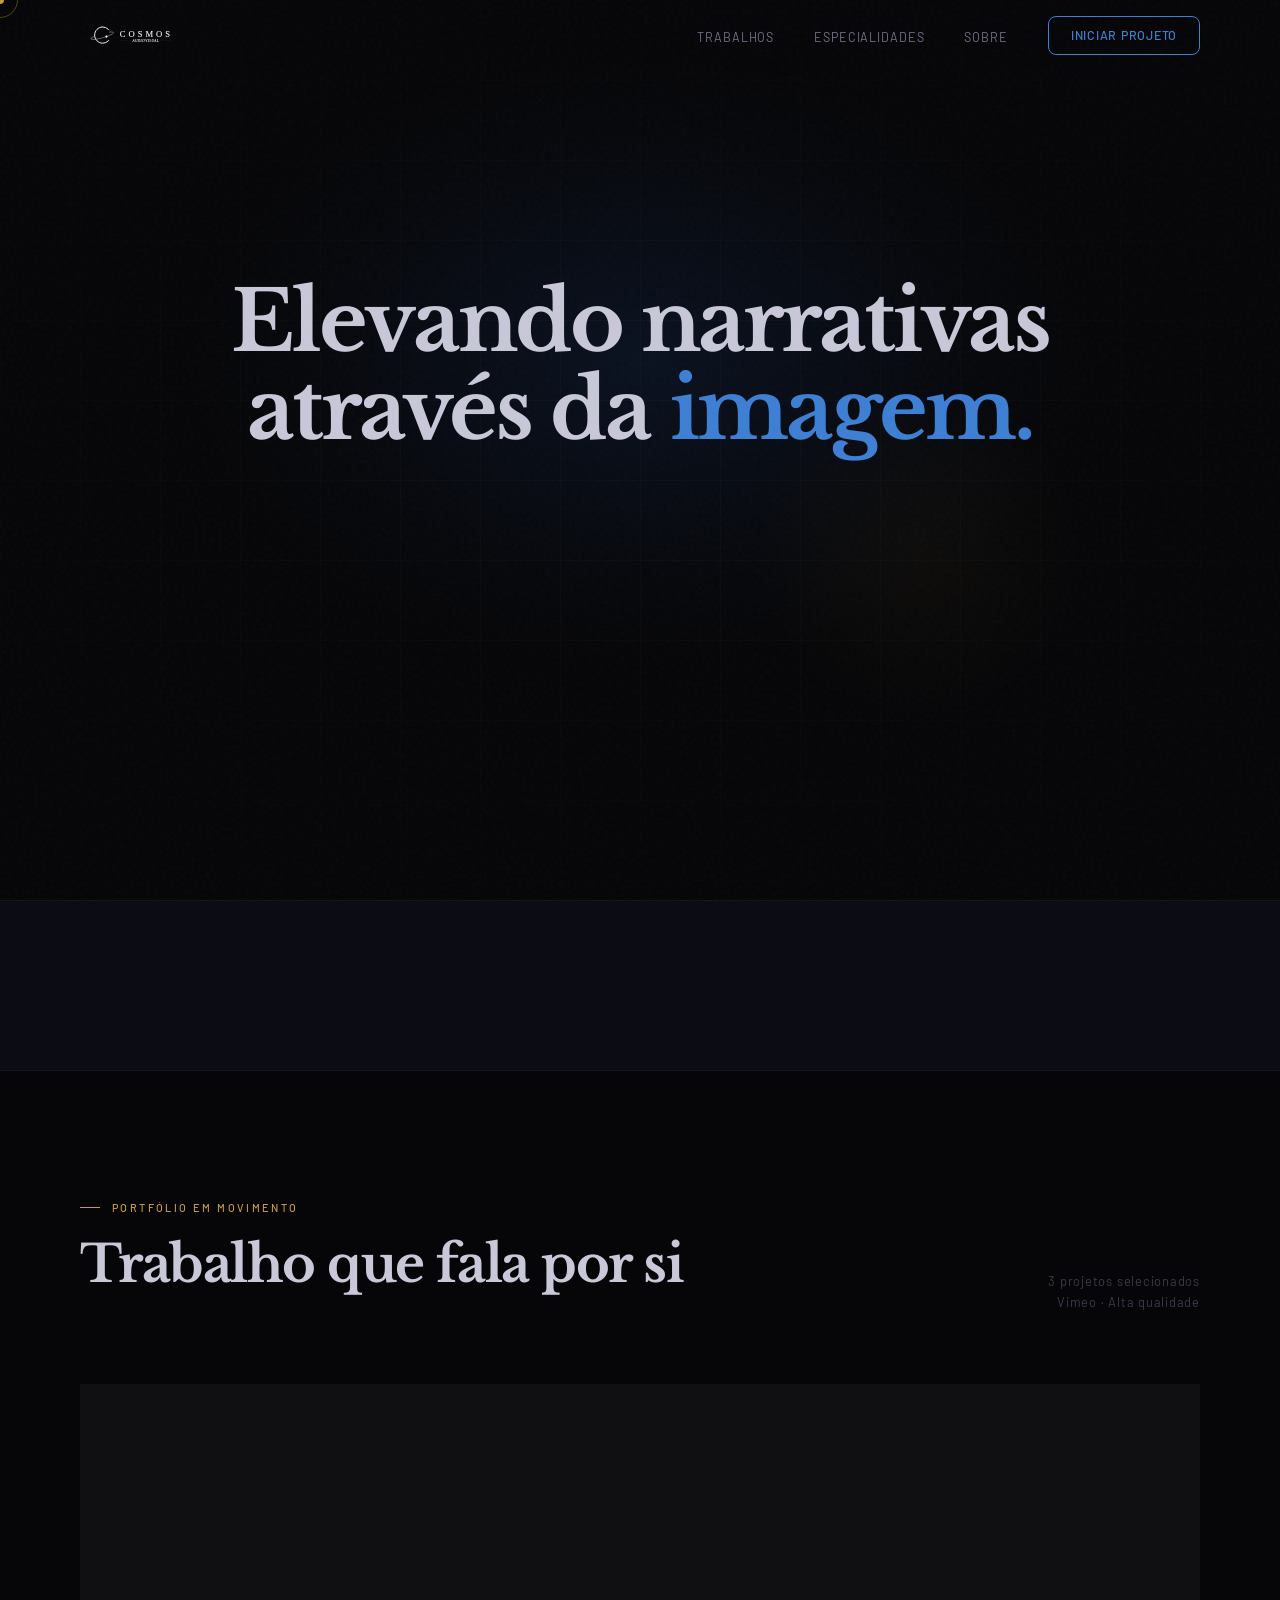
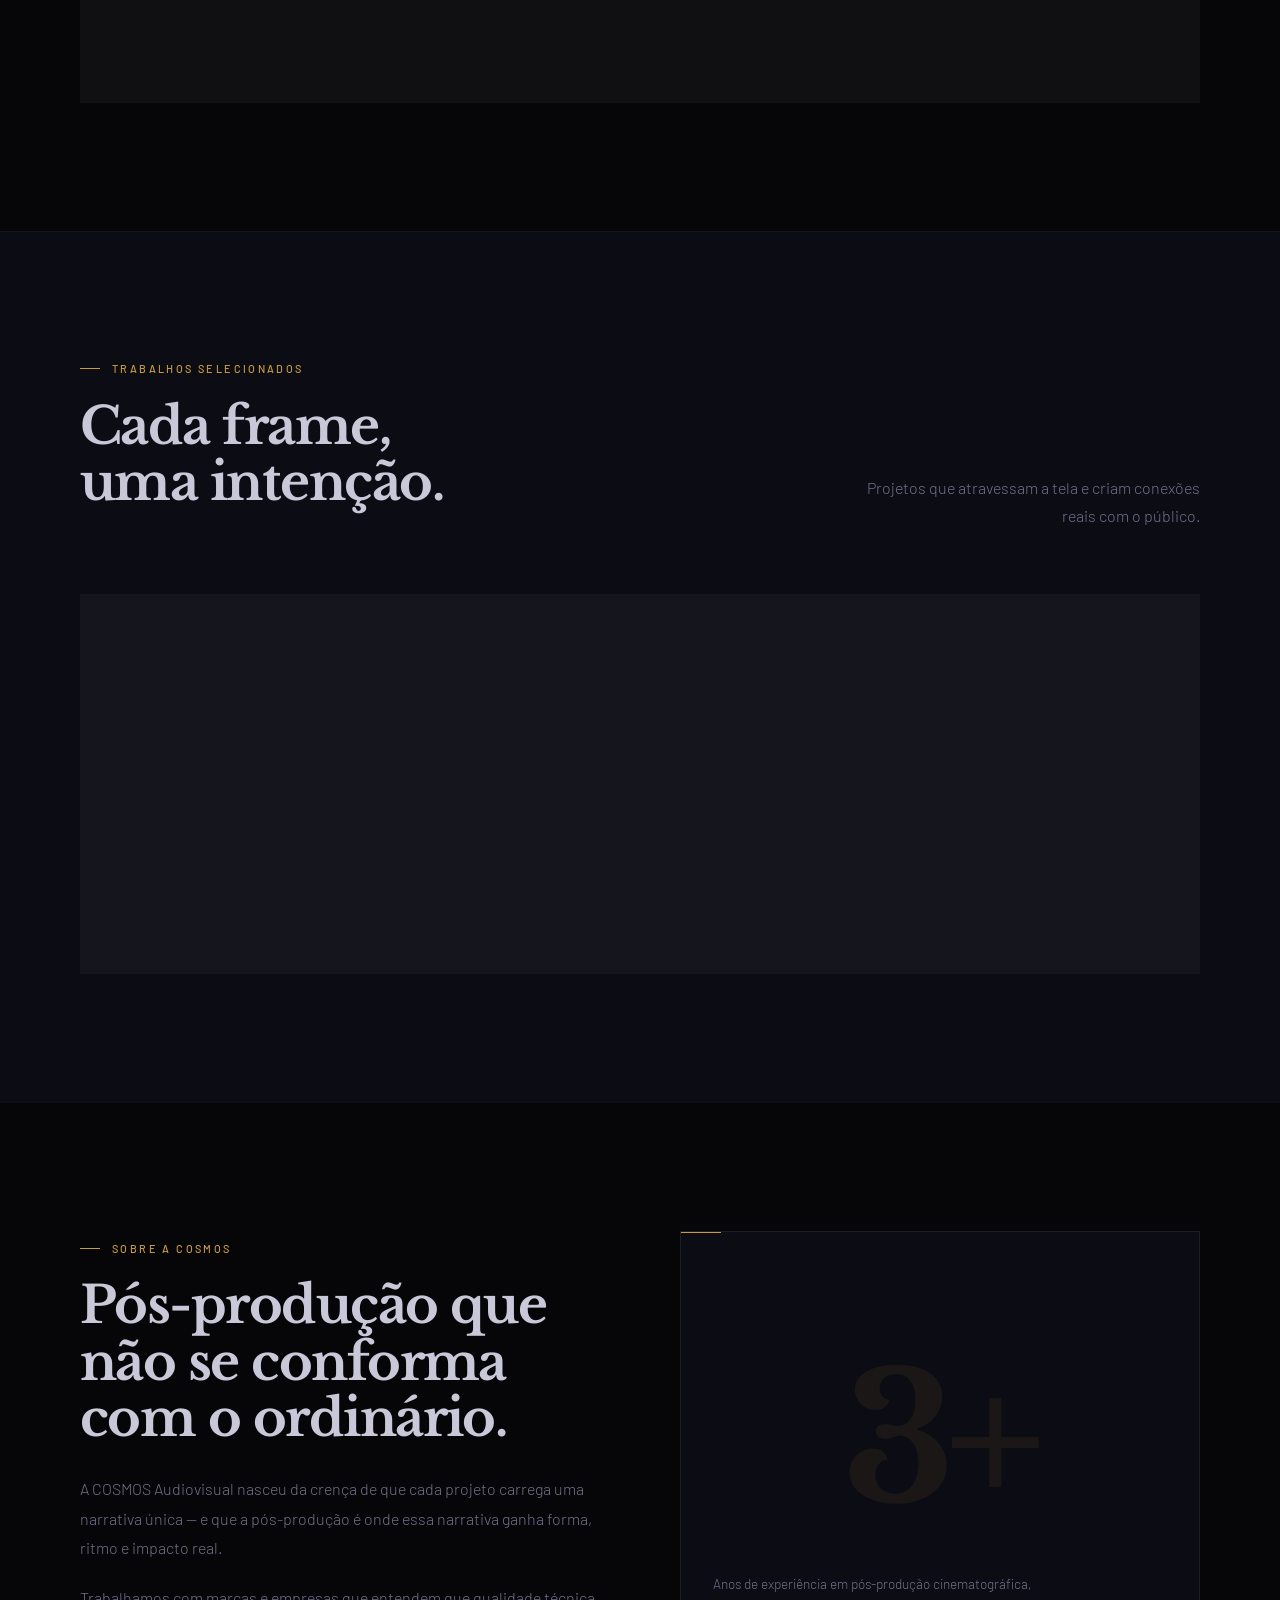
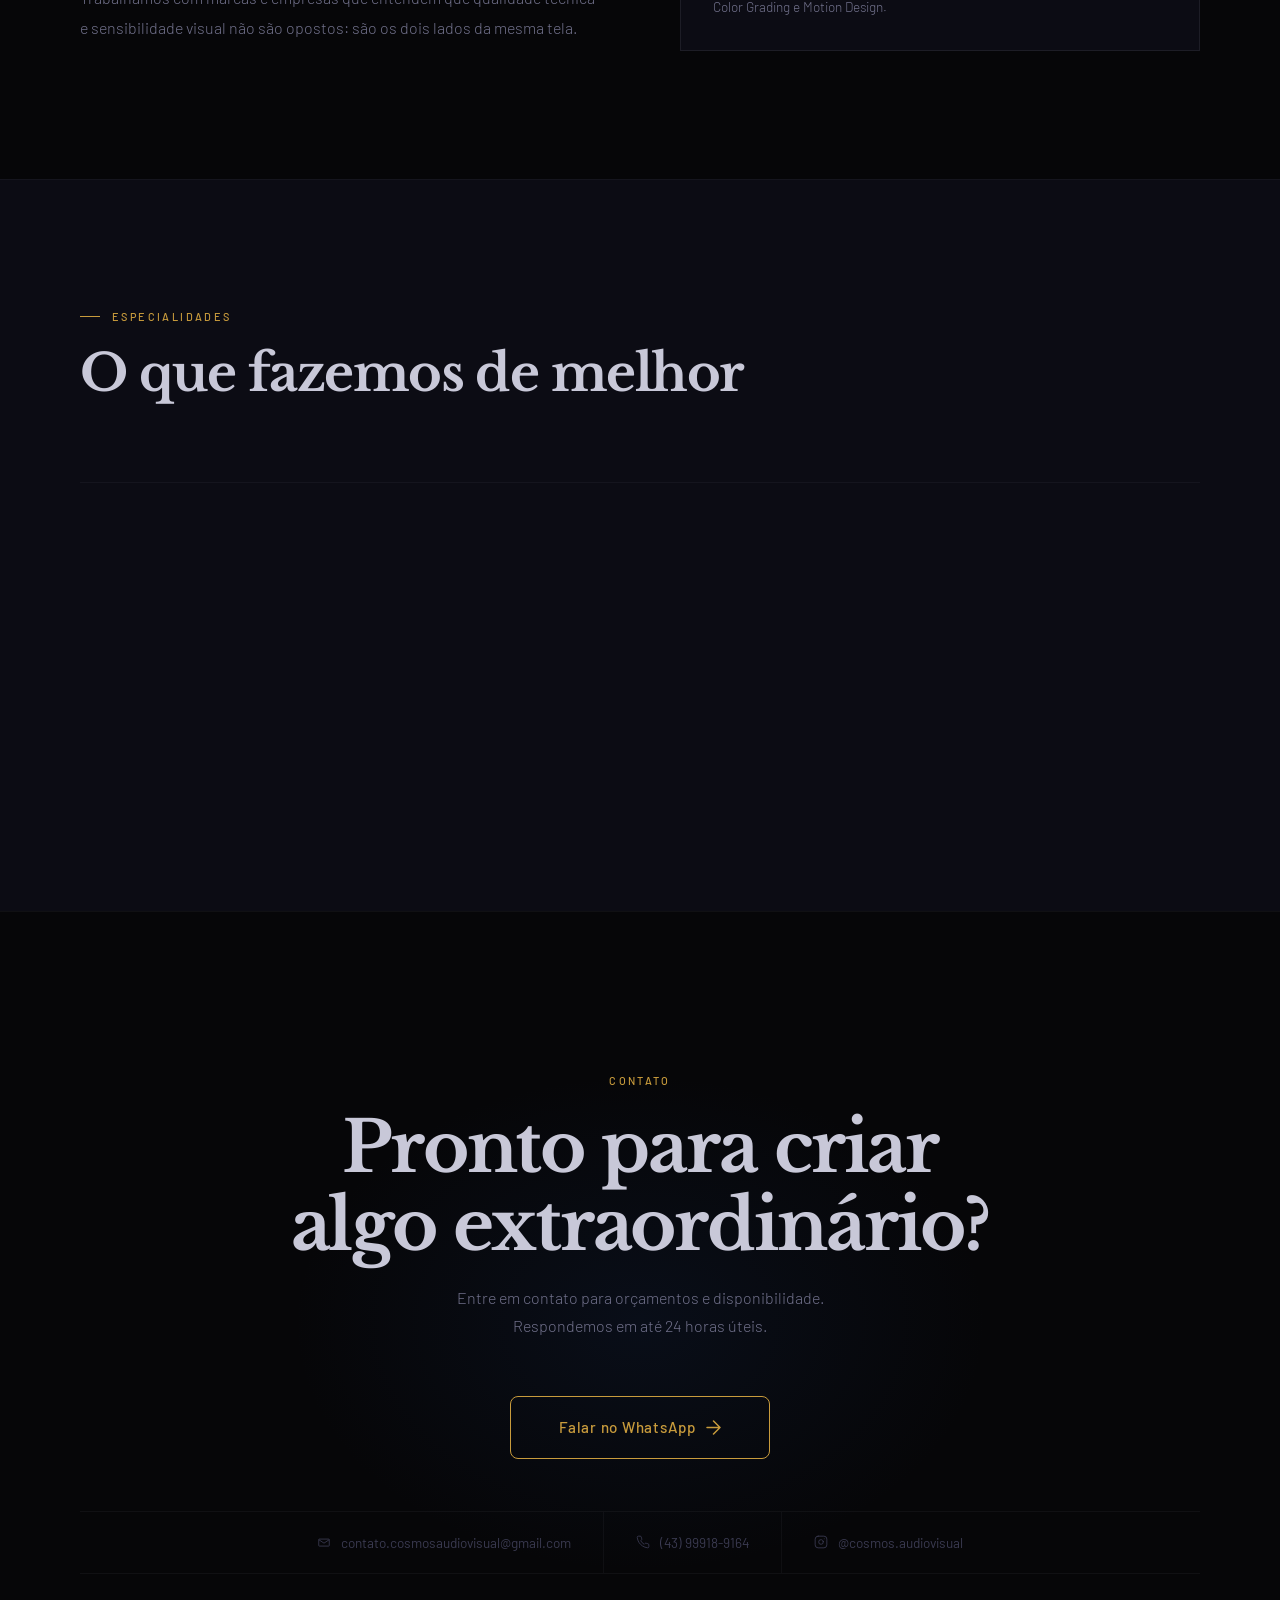
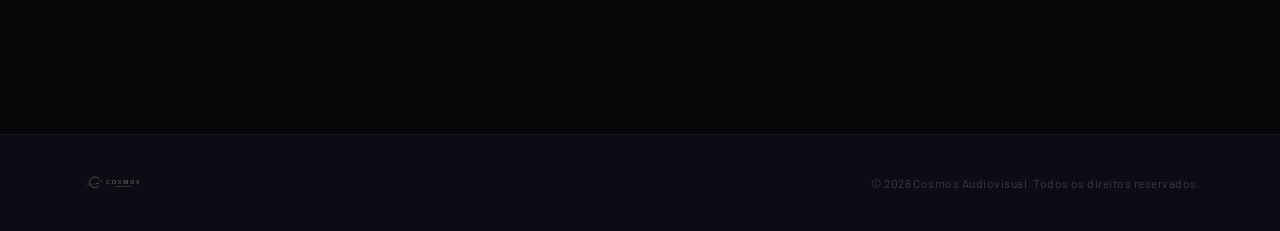
==== commit 92de908e: "Add files via upload" ====
--- a/index.html
+++ b/index.html
@@ -1,31 +1,34 @@
 <!DOCTYPE html>
 <html lang="pt-BR">
 <head>
-    <meta charset="UTF-8">
-    <meta name="viewport" content="width=device-width, initial-scale=1.0">
-    <title>Cosmos Audiovisual | Edição e Color Grading</title>
-
-    <!-- Tipografia -->
-    <link rel="preconnect" href="https://fonts.googleapis.com">
-    <link rel="preconnect" href="https://fonts.gstatic.com" crossorigin>
-    <link href="https://fonts.googleapis.com/css2?family=Inter:wght@300;400;500;600;700&display=swap" rel="stylesheet">
-
-    <!-- Estilos -->
-    <link rel="stylesheet" href="style.css">
-
-    <!-- GSAP + ScrollTrigger -->
-    <script src="https://cdnjs.cloudflare.com/ajax/libs/gsap/3.12.5/gsap.min.js"></script>
-    <script src="https://cdnjs.cloudflare.com/ajax/libs/gsap/3.12.5/ScrollTrigger.min.js"></script>
-
-    <!-- Lenis Smooth Scroll -->
-    <script src="https://cdn.jsdelivr.net/npm/@studio-freight/lenis@1.0.42/dist/lenis.min.js"></script>
-    <!-- ─── CARTÃO DO WHATSAPP E FAVICON ─── -->
-    <link rel="icon" href="favicon.png" type="image/png">
-    <meta property="og:type" content="website">
-    <meta property="og:url" content="https://cosmos-website-six.vercel.app//">
-    <meta property="og:title" content="Cosmos Audiovisual | Edição e Color Grading">
-    <meta property="og:description" content="Especialistas em edição, pós-produção e color grading cinematográfico.">
-    <meta property="og:image" content="https://cosmos-website-six.vercel.app//og-image.jpg">
+  <meta charset="UTF-8">
+  <meta name="viewport" content="width=device-width, initial-scale=1.0">
+  <title>Cosmos Audiovisual | Edição, Color Grading & Motion Design</title>
+  <meta name="description" content="Especialistas em edição, pós-produção e color grading cinematográfico para marcas e empresas que exigem o melhor.">
+
+  <!-- Fonts -->
+  <link rel="preconnect" href="https://fonts.googleapis.com">
+  <link rel="preconnect" href="https://fonts.gstatic.com" crossorigin>
+  <link href="https://fonts.googleapis.com/css2?family=Barlow:wght@300;400;500;600&family=Libre+Baskerville:wght@400;700&display=swap" rel="stylesheet">
+
+  <!-- Styles -->
+  <link rel="stylesheet" href="style.css">
+
+  <!-- GSAP -->
+  <script src="https://cdnjs.cloudflare.com/ajax/libs/gsap/3.12.5/gsap.min.js"></script>
+  <script src="https://cdnjs.cloudflare.com/ajax/libs/gsap/3.12.5/ScrollTrigger.min.js"></script>
+
+  <!-- Lenis -->
+  <script src="https://cdn.jsdelivr.net/npm/@studio-freight/lenis@1.0.42/dist/lenis.min.js"></script>
+
+  <!-- Favicon & OG -->
+  <link rel="icon" href="favicon.png" type="image/png">
+  <meta property="og:type" content="website">
+  <meta property="og:url" content="https://cosmos-website-six.vercel.app/">
+  <meta property="og:title" content="Cosmos Audiovisual | Edição, Color Grading & Motion Design">
+  <meta property="og:description" content="Especialistas em edição, pós-produção e color grading cinematográfico para marcas e empresas que exigem o melhor.">
+  <meta property="og:image" content="https://cosmos-website-six.vercel.app/og-image.jpg">
+  <meta name="twitter:card" content="summary_large_image">
 </head>
 <body>
 
@@ -33,444 +36,517 @@
 <div class="cursor" id="cursor"></div>
 <div class="cursor-ring" id="cursorRing"></div>
 
-<!-- ─── HEADER ─────────────────────────────────────────────────── -->
+<!-- Mobile Nav Overlay -->
+<div class="nav-overlay" id="navOverlay">
+  <ul>
+    <li><a href="#showreel" class="overlay-close">Trabalhos</a></li>
+    <li><a href="#servicos" class="overlay-close">Especialidades</a></li>
+    <li><a href="#sobre" class="overlay-close">Sobre</a></li>
+    <li>
+      <a href="https://wa.me/5543999189164?text=Ol%C3%A1,%20gostaria%20de%20falar%20sobre%20um%20projeto%20audiovisual!"
+         target="_blank" class="overlay-cta overlay-close">
+        Iniciar Projeto
+      </a>
+    </li>
+  </ul>
+</div>
+
+<!-- ─── HEADER ──────────────────────────────────────────────────── -->
 <header id="header">
-    <div class="container header-inner">
-        <a href="#" class="logo-link">
-            <img src="logo-cosmos.svg" alt="Cosmos Audiovisual" class="logo">
-        </a>
-        <nav>
-            <ul>
-                <li><a href="#showreel">Showreel</a></li>
-                <li><a href="#trabalhos">Trabalhos</a></li>
-                <li><a href="#servicos">Especialidades</a></li>
-                <li>
-                    <a href="https://wa.me/5543999189164?text=Ol%C3%A1,%20gostaria%20de%20falar%20sobre%20um%20projeto%20audiovisual!"
-                       target="_blank" class="nav-cta">
-                        Iniciar Projeto
-                    </a>
-                </li>
-            </ul>
-        </nav>
-    </div>
+  <div class="container header-inner">
+    <a href="#" class="logo-link">
+      <img src="logo-cosmos.svg" alt="Cosmos Audiovisual" class="logo">
+    </a>
+
+    <nav>
+      <ul>
+        <li><a href="#showreel">Trabalhos</a></li>
+        <li><a href="#servicos">Especialidades</a></li>
+        <li><a href="#sobre">Sobre</a></li>
+        <li>
+          <a href="https://wa.me/5543999189164?text=Ol%C3%A1,%20gostaria%20de%20falar%20sobre%20um%20projeto%20audiovisual!"
+             target="_blank" class="nav-cta">
+            Iniciar Projeto
+          </a>
+        </li>
+      </ul>
+    </nav>
+
+    <button class="nav-hamburger" id="navHamburger" aria-label="Abrir menu">
+      <span></span>
+      <span></span>
+      <span></span>
+    </button>
+  </div>
 </header>
 
-<!-- ─── HERO ───────────────────────────────────────────────────── -->
+<!-- ─── HERO ────────────────────────────────────────────────────── -->
 <section class="hero" id="hero">
-    <div class="hero-ambient"></div>
-    <div class="hero-grid"></div>
-
-    <div class="hero-content">
-        <div class="hero-eyebrow" id="hero-eyebrow">
-            Cosmos Audiovisual — Pós-Produção Premium
-        </div>
-
-        <h1 id="hero-title">
-            Elevando narrativas através da <span class="cyan-text">precisão visual</span>.
-        </h1>
-
-        <p class="hero-sub" id="hero-sub">
-            Especialistas em edição, pós-produção e color grading cinematográfico para marcas e criadores que não aceitam o ordinário.
-        </p>
-
-        <div class="hero-actions" id="hero-actions">
-            <a href="https://wa.me/5543999189164?text=Ol%C3%A1,%20gostaria%20de%20falar%20sobre%20um%20projeto%20audiovisual!"
-               target="_blank" class="btn-primary magnetic-btn">
-                Iniciar Projeto
-                <svg width="14" height="14" viewBox="0 0 14 14" fill="none" xmlns="http://www.w3.org/2000/svg">
-                    <path d="M1 7h12M7 1l6 6-6 6" stroke="currentColor" stroke-width="1.5" stroke-linecap="round" stroke-linejoin="round"/>
-                </svg>
-            </a>
-            <a href="#showreel" class="btn-secondary">
-                Ver Portfólio
-            </a>
-        </div>
-    </div>
-
-    <div class="scroll-indicator" id="scroll-indicator">
-        <div class="scroll-line"></div>
-        <span>Scroll</span>
-    </div>
+  <div class="hero-ambient"></div>
+  <div class="hero-grid"></div>
+
+  <div class="hero-content">
+    <div class="hero-eyebrow" id="hero-eyebrow">
+      Cosmos Audiovisual &nbsp;·&nbsp; Pós-Produção Premium
+    </div>
+
+    <h1 id="hero-title">
+      Elevando narrativas<br>através da <span class="azure-text">imagem.</span>
+    </h1>
+
+    <p class="hero-sub" id="hero-sub">
+      Especialistas em edição, pós-produção e color grading cinematográfico
+      para marcas e empresas que não aceitam o ordinário.
+    </p>
+
+    <div class="hero-actions" id="hero-actions">
+      <a href="https://wa.me/5543999189164?text=Ol%C3%A1,%20gostaria%20de%20falar%20sobre%20um%20projeto%20audiovisual!"
+         target="_blank" class="btn-primary magnetic-btn">
+        Iniciar Projeto
+        <svg width="14" height="14" viewBox="0 0 14 14" fill="none">
+          <path d="M1 7h12M7 1l6 6-6 6" stroke="currentColor" stroke-width="1.5" stroke-linecap="round" stroke-linejoin="round"/>
+        </svg>
+      </a>
+      <a href="#showreel" class="btn-secondary">
+        Ver Portfólio
+      </a>
+    </div>
+  </div>
+
+  <div class="scroll-indicator" id="scroll-indicator">
+    <div class="scroll-line"></div>
+    <span>Scroll</span>
+  </div>
 </section>
 
-<!-- ─── STATS ──────────────────────────────────────────────────── -->
+<!-- ─── STATS ───────────────────────────────────────────────────── -->
 <div class="stats-section">
-    <div class="container">
-        <div class="stats-grid">
-            <div class="stat-item">
-                <div class="stat-number">50<span>+</span></div>
-                <div class="stat-label">Projetos entregues</div>
-            </div>
-            <div class="stat-item">
-                <div class="stat-number">4<span>k</span></div>
-                <div class="stat-label">Qualidade de exportação</div>
-            </div>
-            <div class="stat-item">
-                <div class="stat-number">3<span>+</span></div>
-                <div class="stat-label">Anos de experiência</div>
-            </div>
-            <div class="stat-item">
-                <div class="stat-number">100<span>%</span></div>
-                <div class="stat-label">Clientes satisfeitos</div>
-            </div>
-        </div>
-    </div>
+  <div class="container">
+    <div class="stats-grid">
+      <div class="stat-item">
+        <div class="stat-number">50<span>+</span></div>
+        <div class="stat-label">Projetos entregues</div>
+      </div>
+      <div class="stat-item">
+        <div class="stat-number">4<span>K</span></div>
+        <div class="stat-label">Qualidade de exportação</div>
+      </div>
+      <div class="stat-item">
+        <div class="stat-number">3<span>+</span></div>
+        <div class="stat-label">Anos de experiência</div>
+      </div>
+      <div class="stat-item">
+        <div class="stat-number">100<span>%</span></div>
+        <div class="stat-label">Aprovação dos clientes</div>
+      </div>
+    </div>
+  </div>
 </div>
 
-<!-- ─── VIDEO GALLERY ──────────────────────────────────────────── -->
+<!-- ─── VIDEO GALLERY ────────────────────────────────────────────── -->
 <section id="showreel" class="gallery-section">
-    <div class="container">
-        <div class="gallery-header">
-            <div class="section-label">Portfólio em Movimento</div>
-            <h2 class="section-title">Trabalho que fala por si</h2>
-        </div>
-
-        <div class="video-grid">
-            <div class="video-card">
-                <div class="video-wrapper">
-                    <iframe src="https://player.vimeo.com/video/1213740971?h=0&title=0&byline=0&portrait=0"
-                            frameborder="0"
-                            allow="autoplay; fullscreen; picture-in-picture"
-                            allowfullscreen>
-                    </iframe>
-                </div>
-                <div class="video-meta">
-                    <span class="video-tag">Color Grading</span>
-                    <h3>Color Grading Sony A7sII</h3>
-                </div>
-            </div>
-
-            <div class="video-card">
-                <div class="video-wrapper">
-                    <iframe src="https://player.vimeo.com/video/1213741064?h=0&title=0&byline=0&portrait=0"
-                            frameborder="0"
-                            allow="autoplay; fullscreen; picture-in-picture"
-                            allowfullscreen>
-                    </iframe>
-                </div>
-                <div class="video-meta">
-                    <span class="video-tag">Edição & Color</span>
-                    <h3>Institucional Academia CT</h3>
-                </div>
-            </div>
-
-            <div class="video-card">
-                <div class="video-wrapper">
-                    <iframe src="https://player.vimeo.com/video/1213740897?h=0&title=0&byline=0&portrait=0"
-                            frameborder="0"
-                            allow="autoplay; fullscreen; picture-in-picture"
-                            allowfullscreen>
-                    </iframe>
-                </div>
-                <div class="video-meta">
-                    <span class="video-tag">Log Reveal & Grading</span>
-                    <h3>Color Grading ARRI</h3>
-                </div>
-            </div>
-        </div>
-    </div>
+  <div class="container">
+    <div class="gallery-header">
+      <div>
+        <div class="section-label">Portfólio em Movimento</div>
+        <h2 class="section-title">Trabalho que fala por si</h2>
+      </div>
+      <div class="header-right">
+        3 projetos selecionados<br>
+        Vimeo · Alta qualidade
+      </div>
+    </div>
+
+    <div class="video-grid">
+      <div class="video-card">
+        <div class="video-wrapper">
+          <iframe src="https://player.vimeo.com/video/1213740971?h=0&title=0&byline=0&portrait=0"
+                  frameborder="0"
+                  allow="autoplay; fullscreen; picture-in-picture"
+                  allowfullscreen loading="lazy">
+          </iframe>
+        </div>
+        <div class="video-meta">
+          <span class="video-tag">Color Grading</span>
+          <h3>Color Grading Sony A7sII</h3>
+        </div>
+        <div class="video-card-accent"></div>
+      </div>
+
+      <div class="video-card">
+        <div class="video-wrapper">
+          <iframe src="https://player.vimeo.com/video/1213741064?h=0&title=0&byline=0&portrait=0"
+                  frameborder="0"
+                  allow="autoplay; fullscreen; picture-in-picture"
+                  allowfullscreen loading="lazy">
+          </iframe>
+        </div>
+        <div class="video-meta">
+          <span class="video-tag">Edição &amp; Color</span>
+          <h3>Institucional Academia CT</h3>
+        </div>
+        <div class="video-card-accent"></div>
+      </div>
+
+      <div class="video-card">
+        <div class="video-wrapper">
+          <iframe src="https://player.vimeo.com/video/1213740897?h=0&title=0&byline=0&portrait=0"
+                  frameborder="0"
+                  allow="autoplay; fullscreen; picture-in-picture"
+                  allowfullscreen loading="lazy">
+          </iframe>
+        </div>
+        <div class="video-meta">
+          <span class="video-tag">Log Reveal &amp; Grading</span>
+          <h3>Color Grading ARRI</h3>
+        </div>
+        <div class="video-card-accent"></div>
+      </div>
+    </div>
+  </div>
 </section>
 
-<!-- ─── PORTFOLIO ──────────────────────────────────────────────── -->
+<!-- ─── PORTFOLIO ────────────────────────────────────────────────── -->
 <section id="trabalhos" class="portfolio-section">
-    <div class="container">
-        <div class="portfolio-header">
-            <div>
-                <div class="section-label">Trabalhos Selecionados</div>
-                <h2 class="section-title">Cada frame,<br>uma intenção.</h2>
-            </div>
-            <p class="section-subtitle">Projetos que atravessam a tela e criam conexões reais com o público.</p>
-        </div>
-
-        <div class="portfolio-grid">
-            <div class="portfolio-card">
-                <img src="trabalho1.png" alt="Color Grading Para Youtube">
-                <div class="portfolio-info">
-                    <div class="portfolio-index">01 / Projeto</div>
-                    <h3>Color Grading Para Youtube</h3>
-                    <p>Color Grading</p>
-                </div>
-                <div class="portfolio-hover-line"></div>
-            </div>
-
-            <div class="portfolio-card">
-                <img src="trabalho2.png" alt="Institucional Academia CT">
-                <div class="portfolio-info">
-                    <div class="portfolio-index">02 / Projeto</div>
-                    <h3>Institucional Academia CT</h3>
-                    <p>Edição & Color</p>
-                </div>
-                <div class="portfolio-hover-line"></div>
-            </div>
-
-            <div class="portfolio-card">
-                <img src="trabalho3.png" alt="Curta Astro Negro">
-                <div class="portfolio-info">
-                    <div class="portfolio-index">03 / Projeto</div>
-                    <h3>Montagem do Curta Astro Negro</h3>
-                    <p>Montagem, Edição & Color</p>
-                </div>
-                <div class="portfolio-hover-line"></div>
-            </div>
-        </div>
-    </div>
+  <div class="container">
+    <div class="portfolio-header">
+      <div>
+        <div class="section-label">Trabalhos Selecionados</div>
+        <h2 class="section-title">Cada frame,<br>uma intenção.</h2>
+      </div>
+      <p class="section-subtitle">
+        Projetos que atravessam a tela e criam conexões reais com o público.
+      </p>
+    </div>
+
+    <div class="portfolio-grid">
+      <div class="portfolio-card">
+        <img src="trabalho1.png" alt="Color Grading Para Youtube" loading="lazy">
+        <div class="portfolio-info">
+          <div class="portfolio-index">01 / Projeto</div>
+          <h3>Color Grading Para Youtube</h3>
+          <p>Color Grading</p>
+        </div>
+        <div class="portfolio-hover-line"></div>
+      </div>
+
+      <div class="portfolio-card">
+        <img src="trabalho2.png" alt="Institucional Academia CT" loading="lazy">
+        <div class="portfolio-info">
+          <div class="portfolio-index">02 / Projeto</div>
+          <h3>Institucional Academia CT</h3>
+          <p>Edição &amp; Color</p>
+        </div>
+        <div class="portfolio-hover-line"></div>
+      </div>
+
+      <div class="portfolio-card">
+        <img src="trabalho3.png" alt="Curta Astro Negro" loading="lazy">
+        <div class="portfolio-info">
+          <div class="portfolio-index">03 / Projeto</div>
+          <h3>Montagem do Curta Astro Negro</h3>
+          <p>Montagem, Edição &amp; Color</p>
+        </div>
+        <div class="portfolio-hover-line"></div>
+      </div>
+    </div>
+  </div>
 </section>
 
-<!-- ─── ESPECIALIDADES ─────────────────────────────────────────── -->
+<!-- ─── SOBRE ────────────────────────────────────────────────────── -->
+<section id="sobre" class="about-section">
+  <div class="container">
+    <div class="about-inner">
+      <div class="about-left">
+        <div class="section-label">Sobre a Cosmos</div>
+        <h2 class="section-title">Pós-produção que<br>não se conforma<br>com o ordinário.</h2>
+        <div class="about-body">
+          <p>
+            A COSMOS Audiovisual nasceu da crença de que cada projeto carrega uma narrativa única — e que a pós-produção é onde essa narrativa ganha forma, ritmo e impacto real.
+          </p>
+          <p>
+            Trabalhamos com marcas e empresas que entendem que qualidade técnica e sensibilidade visual não são opostos: são os dois lados da mesma tela.
+          </p>
+        </div>
+      </div>
+
+      <div class="about-visual">
+        <div class="about-visual-line"></div>
+        <div class="about-visual-number">3+</div>
+        <div class="about-visual-label">
+          Anos de experiência em pós-produção cinematográfica, <br>Color Grading e Motion Design.
+        </div>
+      </div>
+    </div>
+  </div>
+</section>
+
+<!-- ─── ESPECIALIDADES ───────────────────────────────────────────── -->
 <section id="servicos" class="services-section">
-    <div class="container">
-        <div class="services-header">
-            <div class="section-label" style="justify-content:center;">Especialidades</div>
-            <h2 class="section-title">O que fazemos<br>de melhor</h2>
-        </div>
-
-        <div class="services-grid">
-            <div class="service-card">
-                <div class="service-number">01</div>
-                <div class="service-icon">
-                    <svg width="20" height="20" viewBox="0 0 24 24" fill="none" stroke="currentColor" stroke-width="1.5">
-                        <path d="M15 10l4.553-2.069A1 1 0 0121 8.87v6.26a1 1 0 01-1.447.894L15 14M3 8a2 2 0 012-2h10a2 2 0 012 2v8a2 2 0 01-2 2H5a2 2 0 01-2-2V8z"/>
-                    </svg>
-                </div>
-                <h3>Edição e Finalização</h3>
-                <p>Montagem estrutural, cortes dinâmicos, transições fluidas e exportação do arquivo final com máxima qualidade técnica.</p>
-            </div>
-
-            <div class="service-card">
-                <div class="service-number">02</div>
-                <div class="service-icon">
-                    <svg width="20" height="20" viewBox="0 0 24 24" fill="none" stroke="currentColor" stroke-width="1.5">
-                        <circle cx="12" cy="12" r="5"/><path d="M12 1v2M12 21v2M4.22 4.22l1.42 1.42M18.36 18.36l1.42 1.42M1 12h2M21 12h2M4.22 19.78l1.42-1.42M18.36 5.64l1.42-1.42"/>
-                    </svg>
-                </div>
-                <h3>Color Grading</h3>
-                <p>Correção primária de cor, correspondência entre câmeras e aplicação de estilização visual para uma estética de cinema.</p>
-            </div>
-
-            <div class="service-card">
-                <div class="service-number">03</div>
-                <div class="service-icon">
-                    <svg width="20" height="20" viewBox="0 0 24 24" fill="none" stroke="currentColor" stroke-width="1.5">
-                        <path d="M9 18V5l12-2v13M9 9l12-2"/><circle cx="6" cy="18" r="3"/><circle cx="18" cy="16" r="3"/>
-                    </svg>
-                </div>
-                <h3>Pós-Produção de Áudio</h3>
-                <p>Limpeza de ruídos de voz, foley, sound design integrado às imagens e mixagem final imersiva.</p>
-            </div>
-
-            <div class="service-card">
-                <div class="service-number">04</div>
-                <div class="service-icon">
-                    <svg width="20" height="20" viewBox="0 0 24 24" fill="none" stroke="currentColor" stroke-width="1.5">
-                        <path d="M12 2L2 7l10 5 10-5-10-5zM2 17l10 5 10-5M2 12l10 5 10-5"/>
-                    </svg>
-                </div>
-                <h3>Motion Graphics</h3>
-                <p>Criação de animações de logo, terços inferiores e elementos gráficos perfeitamente integrados à narrativa do vídeo.</p>
-            </div>
-        </div>
-    </div>
+  <div class="container">
+    <div class="services-header">
+      <div class="section-label">Especialidades</div>
+      <h2 class="section-title">O que fazemos de melhor</h2>
+    </div>
+
+    <div class="services-grid">
+      <div class="service-item">
+        <div class="service-num">01</div>
+        <div class="service-dash"></div>
+        <h3>Edição e Finalização</h3>
+        <p>Montagem estrutural, cortes dinâmicos, transições fluidas e exportação com máxima qualidade técnica.</p>
+      </div>
+
+      <div class="service-item">
+        <div class="service-num">02</div>
+        <div class="service-dash"></div>
+        <h3>Color Grading</h3>
+        <p>Correção primária de cor, correspondência entre câmeras e estilização visual para uma estética de cinema.</p>
+      </div>
+
+      <div class="service-item">
+        <div class="service-num">03</div>
+        <div class="service-dash"></div>
+        <h3>Pós-Produção de Áudio</h3>
+        <p>Limpeza de ruídos de voz, foley, sound design integrado às imagens e mixagem final imersiva.</p>
+      </div>
+
+      <div class="service-item">
+        <div class="service-num">04</div>
+        <div class="service-dash"></div>
+        <h3>Motion Graphics</h3>
+        <p>Animações de logo, terços inferiores e elementos gráficos integrados à narrativa do vídeo.</p>
+      </div>
+    </div>
+  </div>
 </section>
 
-<!-- ─── CONTACT ────────────────────────────────────────────────── -->
+<!-- ─── CONTACT ──────────────────────────────────────────────────── -->
 <section id="contato" class="contact-section">
-    <div class="contact-bg-glow"></div>
-    <div class="container" style="position:relative;z-index:2;">
-        <div class="section-label" style="justify-content:center;">Contato</div>
-        <h2 class="section-title">Pronto para criar<br>algo extraordinário?</h2>
-        <p class="section-subtitle" style="text-align:center;margin:0 auto 0;">
-            Entre em contato para orçamentos e disponibilidade.
-        </p>
-
-        <div style="margin-top:48px;">
-            <a href="https://wa.me/5543999189164?text=Ol%C3%A1,%20gostaria%20de%20falar%20sobre%20um%20projeto%20audiovisual!"
-               target="_blank" class="btn-primary magnetic-btn" style="font-size:1rem;padding:18px 48px;">
-                Falar no WhatsApp
-                <svg width="16" height="16" viewBox="0 0 16 16" fill="none" xmlns="http://www.w3.org/2000/svg">
-                    <path d="M1 8h14M8 1l7 7-7 7" stroke="currentColor" stroke-width="1.5" stroke-linecap="round" stroke-linejoin="round"/>
-                </svg>
-            </a>
-        </div>
-
-        <div class="contact-links">
-            <a href="mailto:contato.cosmosaudiovisual@gmail.com" class="contact-link">
-                <svg width="15" height="15" viewBox="0 0 24 24" fill="none" stroke="currentColor" stroke-width="1.5">
-                    <path d="M3 8l9 6 9-6M3 8v10a1 1 0 001 1h16a1 1 0 001-1V8M3 8a1 1 0 011-1h16a1 1 0 011 1"/>
-                </svg>
-                contato.cosmosaudiovisual@gmail.com
-            </a>
-            <a href="tel:+5543999189164" class="contact-link">
-                <svg width="15" height="15" viewBox="0 0 24 24" fill="none" stroke="currentColor" stroke-width="1.5">
-                    <path d="M22 16.92v3a2 2 0 01-2.18 2 19.79 19.79 0 01-8.63-3.07 19.5 19.5 0 01-6-6 19.79 19.79 0 01-3.07-8.67A2 2 0 014.11 2h3a2 2 0 012 1.72c.127.96.361 1.903.7 2.81a2 2 0 01-.45 2.11L8.09 9.91a16 16 0 006 6l1.27-1.27a2 2 0 012.11-.45c.907.339 1.85.573 2.81.7A2 2 0 0122 16.92z"/>
-                </svg>
-                (43) 99918-9164
-            </a>
-            <!-- Link do Instagram -->
-            <a href="https://instagram.com/cosmos.audiovisual/" target="_blank" class="contact-link">
-                <svg width="15" height="15" viewBox="0 0 24 24" fill="none" stroke="currentColor" stroke-width="1.5" stroke-linecap="round" stroke-linejoin="round">
-                    <rect x="2" y="2" width="20" height="20" rx="5" ry="5"></rect>
-                    <path d="M16 11.37A4 4 0 1 1 12.63 8 4 4 0 0 1 16 11.37z"></path>
-                    <line x1="17.5" y1="6.5" x2="17.51" y2="6.5"></line>
-                </svg>
-                @cosmos.audiovisual
-            </a>
-        </div>
-    </div>
+  <div class="contact-bg-glow"></div>
+  <div class="container" style="position:relative;z-index:2;">
+    <div class="section-label">Contato</div>
+    <h2 class="section-title">Pronto para criar<br>algo extraordinário?</h2>
+    <p class="section-subtitle">
+      Entre em contato para orçamentos e disponibilidade.<br>
+      Respondemos em até 24 horas úteis.
+    </p>
+
+    <a href="https://wa.me/5543999189164?text=Ol%C3%A1,%20gostaria%20de%20falar%20sobre%20um%20projeto%20audiovisual!"
+       target="_blank" class="btn-amber magnetic-btn">
+      Falar no WhatsApp
+      <svg width="15" height="15" viewBox="0 0 15 15" fill="none">
+        <path d="M1 7.5h13M7.5 1l6.5 6.5-6.5 6.5" stroke="currentColor" stroke-width="1.5" stroke-linecap="round" stroke-linejoin="round"/>
+      </svg>
+    </a>
+
+    <div class="contact-links">
+      <a href="mailto:contato.cosmosaudiovisual@gmail.com" class="contact-link">
+        <svg width="14" height="14" viewBox="0 0 24 24" fill="none" stroke="currentColor" stroke-width="1.5">
+          <path d="M3 8l9 6 9-6M3 8v10a1 1 0 001 1h16a1 1 0 001-1V8M3 8a1 1 0 011-1h16a1 1 0 011 1"/>
+        </svg>
+        contato.cosmosaudiovisual@gmail.com
+      </a>
+      <a href="tel:+5543999189164" class="contact-link">
+        <svg width="14" height="14" viewBox="0 0 24 24" fill="none" stroke="currentColor" stroke-width="1.5">
+          <path d="M22 16.92v3a2 2 0 01-2.18 2 19.79 19.79 0 01-8.63-3.07 19.5 19.5 0 01-6-6 19.79 19.79 0 01-3.07-8.67A2 2 0 014.11 2h3a2 2 0 012 1.72c.127.96.361 1.903.7 2.81a2 2 0 01-.45 2.11L8.09 9.91a16 16 0 006 6l1.27-1.27a2 2 0 012.11-.45c.907.339 1.85.573 2.81.7A2 2 0 0122 16.92z"/>
+        </svg>
+        (43) 99918-9164
+      </a>
+      <a href="https://instagram.com/cosmos.audiovisual/" target="_blank" class="contact-link">
+        <svg width="14" height="14" viewBox="0 0 24 24" fill="none" stroke="currentColor" stroke-width="1.5" stroke-linecap="round" stroke-linejoin="round">
+          <rect x="2" y="2" width="20" height="20" rx="5" ry="5"/>
+          <path d="M16 11.37A4 4 0 1112.63 8 4 4 0 0116 11.37z"/>
+          <line x1="17.5" y1="6.5" x2="17.51" y2="6.5"/>
+        </svg>
+        @cosmos.audiovisual
+      </a>
+    </div>
+  </div>
 </section>
 
-<!-- ─── FOOTER ─────────────────────────────────────────────────── -->
+<!-- ─── FOOTER ───────────────────────────────────────────────────── -->
 <footer>
-    <div class="container footer-inner">
-        <img src="logo-cosmos.svg" alt="Cosmos Audiovisual" class="footer-logo">
-        <p>&copy; 2026 Cosmos Audiovisual. Todos os direitos reservados.</p>
-    </div>
+  <div class="container footer-inner">
+    <img src="logo-cosmos.svg" alt="Cosmos Audiovisual" class="footer-logo">
+    <p>&copy; 2026 Cosmos Audiovisual. Todos os direitos reservados.</p>
+  </div>
 </footer>
 
-<!-- ─── SCRIPTS ────────────────────────────────────────────────── -->
+<!-- ─── SCRIPTS ──────────────────────────────────────────────────── -->
 <script>
-(function() {
-
-    // ── Lenis Smooth Scroll ──────────────────────────────────────
-    const lenis = new Lenis({
-        duration: 1.35,
-        easing: (t) => Math.min(1, 1.001 - Math.pow(2, -10 * t)),
-        smooth: true,
-    });
-
-    function raf(time) { lenis.raf(time); requestAnimationFrame(raf); }
-    requestAnimationFrame(raf);
-
-    gsap.registerPlugin(ScrollTrigger);
-    lenis.on('scroll', ScrollTrigger.update);
-    gsap.ticker.add((time) => { lenis.raf(time * 1000); });
-    gsap.ticker.lagSmoothing(0);
-
-    // ── Header Scroll State ──────────────────────────────────────
-    const header = document.getElementById('header');
-    lenis.on('scroll', ({ scroll }) => {
-        header.classList.toggle('scrolled', scroll > 60);
-    });
-
-    // ── Custom Cursor ────────────────────────────────────────────
-    const cursor = document.getElementById('cursor');
-    const cursorRing = document.getElementById('cursorRing');
-    let cursorX = 0, cursorY = 0, ringX = 0, ringY = 0;
-
-    document.addEventListener('mousemove', (e) => {
-        cursorX = e.clientX;
-        cursorY = e.clientY;
-    });
-
-    (function animateCursor() {
-        ringX += (cursorX - ringX) * 0.12;
-        ringY += (cursorY - ringY) * 0.12;
-        cursor.style.left = cursorX + 'px';
-        cursor.style.top  = cursorY + 'px';
-        cursorRing.style.left = ringX + 'px';
-        cursorRing.style.top  = ringY + 'px';
-        requestAnimationFrame(animateCursor);
-    })();
-
-    document.querySelectorAll('a, button, .portfolio-card, .video-card, .service-card').forEach(el => {
-        el.addEventListener('mouseenter', () => document.body.classList.add('cursor-hover'));
-        el.addEventListener('mouseleave', () => document.body.classList.remove('cursor-hover'));
-    });
-
-    // ── Hero Text Reveal ─────────────────────────────────────────
-    const heroTitle = document.getElementById('hero-title');
-
-    function wrapWords(el) {
-        const walker = document.createTreeWalker(el, NodeFilter.SHOW_TEXT, null);
-        const textNodes = [];
-        let node;
-        while ((node = walker.nextNode())) textNodes.push(node);
-
-        textNodes.forEach(textNode => {
-            const words = textNode.textContent.split(/(\s+)/);
-            const fragment = document.createDocumentFragment();
-            words.forEach(part => {
-                if (part.match(/^\s+$/)) {
-                    fragment.appendChild(document.createTextNode(part));
-                } else if (part.length > 0) {
-                    const wrap = document.createElement('span');
-                    wrap.className = 'word';
-                    const inner = document.createElement('span');
-                    inner.className = 'word-inner';
-                    inner.textContent = part;
-                    wrap.appendChild(inner);
-                    fragment.appendChild(wrap);
-                }
-            });
-            textNode.parentNode.replaceChild(fragment, textNode);
-        });
-    }
-
-    wrapWords(heroTitle);
-
-    const tl = gsap.timeline({ delay: 0.2 });
-    tl.to('#hero-eyebrow',  { opacity: 1, y: 0, duration: 0.9, ease: 'power3.out' })
-      .to('.word-inner',    { y: '0%', opacity: 1, filter: 'blur(0px)', duration: 1.0, stagger: 0.045, ease: 'power4.out' }, '-=0.3')
-      .to('#hero-sub',      { opacity: 1, y: 0, duration: 0.9, ease: 'power3.out' }, '-=0.5')
-      .to('#hero-actions',  { opacity: 1, y: 0, duration: 0.9, ease: 'power3.out' }, '-=0.6')
-      .to('#scroll-indicator', { opacity: 1, duration: 0.8, ease: 'power2.out' }, '-=0.3');
-
-    // ── Hero Parallax ────────────────────────────────────────────
-    gsap.to('.hero-ambient', { yPercent: 25, ease: 'none', scrollTrigger: { trigger: '.hero', start: 'top top', end: 'bottom top', scrub: 1.5 } });
-    gsap.to('.hero-grid',    { yPercent: 15, ease: 'none', scrollTrigger: { trigger: '.hero', start: 'top top', end: 'bottom top', scrub: 2 } });
-
-    // ── Scroll-triggered Reveals ─────────────────────────────────
-    const reveals = [
-        { target: '.stat-item',      trigger: '.stats-section',  stagger: 0.12 },
-        { target: '.video-card',     trigger: '.video-grid',     stagger: 0.15 },
-        { target: '.portfolio-card', trigger: '.portfolio-grid', stagger: 0.13 },
-        { target: '.service-card',   trigger: '.services-grid',  stagger: 0.10 },
-    ];
-
-    reveals.forEach(({ target, trigger, stagger }) => {
-        gsap.to(target, {
-            opacity: 1, y: 0, duration: 0.85, stagger, ease: 'power3.out',
-            scrollTrigger: { trigger, start: 'top 80%' }
-        });
-    });
-
-    document.querySelectorAll('.section-title').forEach(el => {
-        if (el.closest('.hero')) return;
-        gsap.from(el, { opacity: 0, y: 30, duration: 0.9, ease: 'power3.out',
-            scrollTrigger: { trigger: el, start: 'top 85%' } });
-    });
-
-    // ── Spotlight Mouse Tracking ─────────────────────────────────
-    ['.video-card', '.portfolio-card', '.service-card'].forEach(sel => {
-        document.querySelectorAll(sel).forEach(card => {
-            card.addEventListener('mousemove', (e) => {
-                const r = card.getBoundingClientRect();
-                card.style.setProperty('--mouse-x', ((e.clientX - r.left) / r.width  * 100) + '%');
-                card.style.setProperty('--mouse-y', ((e.clientY - r.top)  / r.height * 100) + '%');
-            });
-        });
-    });
-
-    // ── Magnetic Buttons ─────────────────────────────────────────
-    document.querySelectorAll('.magnetic-btn').forEach(btn => {
-        btn.addEventListener('mousemove', (e) => {
-            const r  = btn.getBoundingClientRect();
-            const dx = e.clientX - (r.left + r.width  / 2);
-            const dy = e.clientY - (r.top  + r.height / 2);
-            gsap.to(btn, { x: dx * 0.35, y: dy * 0.35, duration: 0.35, ease: 'power2.out' });
-        });
-        btn.addEventListener('mouseleave', () => {
-            gsap.to(btn, { x: 0, y: 0, duration: 0.6, ease: 'elastic.out(1, 0.4)' });
-        });
-    });
-
-    // ── Smooth Anchor Scroll via Lenis ───────────────────────────
-    document.querySelectorAll('a[href^="#"]').forEach(anchor => {
-        anchor.addEventListener('click', (e) => {
-            const href   = anchor.getAttribute('href');
-            const target = href !== '#' && document.querySelector(href);
-            if (target) { e.preventDefault(); lenis.scrollTo(target, { offset: -80, duration: 1.5 }); }
-        });
-    });
+(function () {
+
+  // ── Lenis Smooth Scroll ────────────────────────────────────────
+  const lenis = new Lenis({
+    duration: 1.4,
+    easing: (t) => Math.min(1, 1.001 - Math.pow(2, -10 * t)),
+    smooth: true,
+  });
+
+  function raf(time) { lenis.raf(time); requestAnimationFrame(raf); }
+  requestAnimationFrame(raf);
+
+  gsap.registerPlugin(ScrollTrigger);
+  lenis.on('scroll', ScrollTrigger.update);
+  gsap.ticker.add((time) => { lenis.raf(time * 1000); });
+  gsap.ticker.lagSmoothing(0);
+
+  // ── Header scroll state ────────────────────────────────────────
+  const header = document.getElementById('header');
+  lenis.on('scroll', ({ scroll }) => {
+    header.classList.toggle('scrolled', scroll > 60);
+  });
+
+  // ── Mobile nav hamburger ────────────────────────────────────────
+  const hamburger = document.getElementById('navHamburger');
+  const overlay   = document.getElementById('navOverlay');
+
+  function toggleNav() {
+    const isOpen = overlay.classList.toggle('open');
+    hamburger.classList.toggle('active', isOpen);
+    document.body.style.overflow = isOpen ? 'hidden' : '';
+  }
+
+  hamburger.addEventListener('click', toggleNav);
+
+  document.querySelectorAll('.overlay-close').forEach(el => {
+    el.addEventListener('click', () => {
+      overlay.classList.remove('open');
+      hamburger.classList.remove('active');
+      document.body.style.overflow = '';
+    });
+  });
+
+  // ── Custom Cursor ──────────────────────────────────────────────
+  const cursor     = document.getElementById('cursor');
+  const cursorRing = document.getElementById('cursorRing');
+  let cx = 0, cy = 0, rx = 0, ry = 0;
+
+  document.addEventListener('mousemove', (e) => { cx = e.clientX; cy = e.clientY; });
+
+  (function animateCursor() {
+    rx += (cx - rx) * 0.12;
+    ry += (cy - ry) * 0.12;
+    cursor.style.left    = cx + 'px';
+    cursor.style.top     = cy + 'px';
+    cursorRing.style.left = rx + 'px';
+    cursorRing.style.top  = ry + 'px';
+    requestAnimationFrame(animateCursor);
+  })();
+
+  document.querySelectorAll('a, button, .portfolio-card, .video-card, .service-item').forEach(el => {
+    el.addEventListener('mouseenter', () => document.body.classList.add('cursor-hover'));
+    el.addEventListener('mouseleave', () => document.body.classList.remove('cursor-hover'));
+  });
+
+  // ── Hero text reveal ───────────────────────────────────────────
+  const heroTitle = document.getElementById('hero-title');
+
+  function wrapWords(el) {
+    const walker = document.createTreeWalker(el, NodeFilter.SHOW_TEXT, null);
+    const textNodes = [];
+    let node;
+    while ((node = walker.nextNode())) textNodes.push(node);
+    textNodes.forEach(textNode => {
+      const words    = textNode.textContent.split(/(\s+)/);
+      const fragment = document.createDocumentFragment();
+      words.forEach(part => {
+        if (part.match(/^\s+$/)) {
+          fragment.appendChild(document.createTextNode(part));
+        } else if (part.length > 0) {
+          const wrap  = document.createElement('span');
+          const inner = document.createElement('span');
+          wrap.className  = 'word';
+          inner.className = 'word-inner';
+          inner.textContent = part;
+          wrap.appendChild(inner);
+          fragment.appendChild(wrap);
+        }
+      });
+      textNode.parentNode.replaceChild(fragment, textNode);
+    });
+  }
+
+  wrapWords(heroTitle);
+
+  const tl = gsap.timeline({ delay: 0.15 });
+  tl.to('#hero-eyebrow',    { opacity: 1, y: 0, duration: 0.9, ease: 'power3.out' })
+    .to('.word-inner',       { y: '0%', opacity: 1, filter: 'blur(0px)', duration: 1.05, stagger: 0.042, ease: 'power4.out' }, '-=0.35')
+    .to('#hero-sub',         { opacity: 1, y: 0, duration: 0.9, ease: 'power3.out' }, '-=0.55')
+    .to('#hero-actions',     { opacity: 1, y: 0, duration: 0.9, ease: 'power3.out' }, '-=0.65')
+    .to('#scroll-indicator', { opacity: 1, duration: 0.9, ease: 'power2.out' }, '-=0.4');
+
+  // ── Hero parallax ──────────────────────────────────────────────
+  gsap.to('.hero-ambient', { yPercent: 22, ease: 'none', scrollTrigger: { trigger: '.hero', start: 'top top', end: 'bottom top', scrub: 1.8 } });
+  gsap.to('.hero-grid',    { yPercent: 14, ease: 'none', scrollTrigger: { trigger: '.hero', start: 'top top', end: 'bottom top', scrub: 2.2 } });
+
+  // ── Scroll-triggered reveals ───────────────────────────────────
+  [
+    { target: '.stat-item',      trigger: '.stats-section',  stagger: 0.1  },
+    { target: '.video-card',     trigger: '.video-grid',     stagger: 0.14 },
+    { target: '.portfolio-card', trigger: '.portfolio-grid', stagger: 0.12 },
+    { target: '.service-item',   trigger: '.services-grid',  stagger: 0.09 },
+  ].forEach(({ target, trigger, stagger }) => {
+    gsap.to(target, {
+      opacity: 1, y: 0, duration: 0.85, stagger, ease: 'power3.out',
+      scrollTrigger: { trigger, start: 'top 82%' }
+    });
+  });
+
+  // Section titles reveal
+  document.querySelectorAll('.section-title').forEach(el => {
+    if (el.closest('.hero')) return;
+    gsap.from(el, {
+      opacity: 0, y: 28, duration: 0.95, ease: 'power3.out',
+      scrollTrigger: { trigger: el, start: 'top 87%' }
+    });
+  });
+
+  // About visual reveal
+  gsap.from('.about-visual', {
+    opacity: 0, y: 40, duration: 1, ease: 'power3.out',
+    scrollTrigger: { trigger: '.about-section', start: 'top 80%' }
+  });
+
+  gsap.from('.about-body', {
+    opacity: 0, y: 24, duration: 0.9, ease: 'power3.out',
+    scrollTrigger: { trigger: '.about-section', start: 'top 80%' },
+    delay: 0.2
+  });
+
+  // ── Spotlight mouse tracking ───────────────────────────────────
+  ['.video-card', '.portfolio-card', '.service-item'].forEach(sel => {
+    document.querySelectorAll(sel).forEach(card => {
+      card.addEventListener('mousemove', (e) => {
+        const r = card.getBoundingClientRect();
+        card.style.setProperty('--mouse-x', ((e.clientX - r.left) / r.width  * 100) + '%');
+        card.style.setProperty('--mouse-y', ((e.clientY - r.top)  / r.height * 100) + '%');
+      });
+    });
+  });
+
+  // ── Magnetic buttons ───────────────────────────────────────────
+  document.querySelectorAll('.magnetic-btn').forEach(btn => {
+    btn.addEventListener('mousemove', (e) => {
+      const r  = btn.getBoundingClientRect();
+      const dx = e.clientX - (r.left + r.width  / 2);
+      const dy = e.clientY - (r.top  + r.height / 2);
+      gsap.to(btn, { x: dx * 0.3, y: dy * 0.3, duration: 0.38, ease: 'power2.out' });
+    });
+    btn.addEventListener('mouseleave', () => {
+      gsap.to(btn, { x: 0, y: 0, duration: 0.65, ease: 'elastic.out(1, 0.4)' });
+    });
+  });
+
+  // ── Smooth anchor scroll via Lenis ─────────────────────────────
+  document.querySelectorAll('a[href^="#"]').forEach(anchor => {
+    anchor.addEventListener('click', (e) => {
+      const href   = anchor.getAttribute('href');
+      const target = href !== '#' && document.querySelector(href);
+      if (target) { e.preventDefault(); lenis.scrollTo(target, { offset: -80, duration: 1.6 }); }
+    });
+  });
 
 })();
 </script>
--- a/style.css
+++ b/style.css
@@ -1,904 +1,1081 @@
 /* ─── RESET & BASE ──────────────────────────────────────────────── */
-*, *::before, *::after {
-    margin: 0;
-    padding: 0;
-    box-sizing: border-box;
-}
+*, *::before, *::after { margin: 0; padding: 0; box-sizing: border-box; }
 
 :root {
-    --bg-void: #080810;
-    --bg-surface: #0e0e18;
-    --bg-card: #12121e;
-    --cyan: #00e5ff;
-    --cyan-dim: rgba(0, 229, 255, 0.12);
-    --cyan-glow: rgba(0, 229, 255, 0.06);
-    --text-primary: #f0f0f8;
-    --text-muted: #60607a;
-    --text-secondary: #9090aa;
-    --border-subtle: rgba(255, 255, 255, 0.045);
-    --border-cyan: rgba(0, 229, 255, 0.25);
-    --radius-card: 16px;
-    --radius-sm: 6px;
-    --transition-smooth: cubic-bezier(0.25, 0.46, 0.45, 0.94);
+  /* Foundation */
+  --void:    #060608;
+  --ink:     #0C0C14;
+  --slate:   #141420;
+  --ash:     #1C1C2A;
+  /* Text */
+  --silver:  #C8C8D8;
+  --fog:     #70708A;
+  --mist:    #3A3A50;
+  /* Accents */
+  --azure:   #3D7FD4;
+  --azure-dim: rgba(61,127,212,0.12);
+  --azure-glow: rgba(61,127,212,0.08);
+  --amber:   #C89B3C;
+  --amber-dim: rgba(200,155,60,0.10);
+  /* Borders */
+  --line:    rgba(200,200,216,0.05);
+  --line-md: rgba(200,200,216,0.09);
+  /* Utils */
+  --ease-out: cubic-bezier(0.16, 1, 0.3, 1);
+  --ease-smooth: cubic-bezier(0.25, 0.46, 0.45, 0.94);
+  --radius: 8px;
 }
 
 html {
-    font-size: 16px;
-    -webkit-font-smoothing: antialiased;
-    -moz-osx-font-smoothing: grayscale;
+  font-size: 16px;
+  -webkit-font-smoothing: antialiased;
+  -moz-osx-font-smoothing: grayscale;
+  scroll-behavior: auto;
 }
 
 body {
-    font-family: 'Inter', sans-serif;
-    background-color: var(--bg-void);
-    color: var(--text-primary);
-    line-height: 1.6;
-    overflow-x: hidden;
-}
-
-/* ─── NOISE GRAIN OVERLAY ───────────────────────────────────────── */
+  font-family: 'Barlow', sans-serif;
+  background: var(--void);
+  color: var(--silver);
+  line-height: 1.6;
+  overflow-x: hidden;
+}
+
+/* ─── NOISE GRAIN ────────────────────────────────────────────────── */
 body::before {
-    content: '';
-    position: fixed;
-    inset: 0;
-    background-image: url("data:image/svg+xml,%3Csvg viewBox='0 0 256 256' xmlns='http://www.w3.org/2000/svg'%3E%3Cfilter id='n'%3E%3CfeTurbulence type='fractalNoise' baseFrequency='0.9' numOctaves='4' stitchTiles='stitch'/%3E%3C/filter%3E%3Crect width='100%25' height='100%25' filter='url(%23n)' opacity='1'/%3E%3C/svg%3E");
-    opacity: 0.028;
-    pointer-events: none;
-    z-index: 9999;
-}
-
-/* ─── CUSTOM CURSOR ─────────────────────────────────────────────── */
+  content: '';
+  position: fixed;
+  inset: 0;
+  background-image: url("data:image/svg+xml,%3Csvg viewBox='0 0 256 256' xmlns='http://www.w3.org/2000/svg'%3E%3Cfilter id='n'%3E%3CfeTurbulence type='fractalNoise' baseFrequency='0.9' numOctaves='4' stitchTiles='stitch'/%3E%3C/filter%3E%3Crect width='100%25' height='100%25' filter='url(%23n)' opacity='1'/%3E%3C/svg%3E");
+  opacity: 0.025;
+  pointer-events: none;
+  z-index: 9999;
+}
+
+/* ─── CUSTOM CURSOR ──────────────────────────────────────────────── */
 .cursor {
-    position: fixed;
-    width: 10px;
-    height: 10px;
-    background: var(--cyan);
-    border-radius: 50%;
-    pointer-events: none;
-    z-index: 10000;
-    transform: translate(-50%, -50%);
-    transition: transform 0.1s ease, width 0.3s ease, height 0.3s ease, opacity 0.3s ease;
-    mix-blend-mode: difference;
+  position: fixed;
+  width: 8px;
+  height: 8px;
+  background: var(--amber);
+  border-radius: 50%;
+  pointer-events: none;
+  z-index: 10000;
+  transform: translate(-50%, -50%);
+  transition: transform 0.1s ease, width 0.3s ease, height 0.3s ease;
+  mix-blend-mode: normal;
 }
 
 .cursor-ring {
-    position: fixed;
-    width: 40px;
-    height: 40px;
-    border: 1px solid rgba(0, 229, 255, 0.5);
-    border-radius: 50%;
-    pointer-events: none;
-    z-index: 9999;
-    transform: translate(-50%, -50%);
-    transition: width 0.4s var(--transition-smooth), height 0.4s var(--transition-smooth), border-color 0.4s ease;
-}
-
-body.cursor-hover .cursor  { width: 16px; height: 16px; opacity: 0.7; }
-body.cursor-hover .cursor-ring { width: 60px; height: 60px; border-color: var(--cyan); }
-
-/* ─── CONTAINER ─────────────────────────────────────────────────── */
+  position: fixed;
+  width: 36px;
+  height: 36px;
+  border: 1px solid rgba(200,155,60,0.4);
+  border-radius: 50%;
+  pointer-events: none;
+  z-index: 9999;
+  transform: translate(-50%, -50%);
+  transition: width 0.45s var(--ease-smooth), height 0.45s var(--ease-smooth), border-color 0.4s ease;
+}
+
+body.cursor-hover .cursor       { width: 14px; height: 14px; }
+body.cursor-hover .cursor-ring  { width: 54px; height: 54px; border-color: var(--amber); }
+
+/* ─── CONTAINER ──────────────────────────────────────────────────── */
 .container {
-    max-width: 1200px;
-    margin: 0 auto;
-    padding: 0 32px;
-}
-
-/* ─── HEADER ────────────────────────────────────────────────────── */
+  max-width: 1200px;
+  margin: 0 auto;
+  padding: 0 40px;
+}
+
+/* ─── HEADER ─────────────────────────────────────────────────────── */
 header {
-    position: fixed;
-    top: 0;
-    left: 0;
-    right: 0;
-    z-index: 1000;
-    padding: 22px 0;
-    transition: background 0.5s ease, border-color 0.5s ease, padding 0.4s ease;
-    border-bottom: 1px solid transparent;
+  position: fixed;
+  top: 0; left: 0; right: 0;
+  z-index: 1000;
+  height: 72px;
+  display: flex;
+  align-items: center;
+  transition: background 0.5s ease, border-color 0.5s ease;
+  border-bottom: 1px solid transparent;
 }
 
 header.scrolled {
-    background: rgba(8, 8, 16, 0.85);
-    backdrop-filter: blur(20px) saturate(1.4);
-    -webkit-backdrop-filter: blur(20px) saturate(1.4);
-    border-bottom-color: var(--border-subtle);
-    padding: 16px 0;
+  background: rgba(6,6,8,0.88);
+  backdrop-filter: blur(24px) saturate(1.3);
+  -webkit-backdrop-filter: blur(24px) saturate(1.3);
+  border-bottom-color: var(--line);
 }
 
 .header-inner {
-    display: flex;
-    align-items: center;
-    justify-content: space-between;
+  display: flex;
+  align-items: center;
+  justify-content: space-between;
+  width: 100%;
 }
 
 .logo-link {
-    display: flex;
-    align-items: center;
-    text-decoration: none;
+  display: flex;
+  align-items: center;
+  text-decoration: none;
 }
 
 .logo {
-    height: 52px;
-    transition: opacity 0.3s ease;
-    filter: brightness(1) drop-shadow(0 0 8px rgba(0, 229, 255, 0.2));
-}
-
-.logo:hover { opacity: 0.85; }
+  height: 48px;
+  transition: opacity 0.3s ease;
+}
+
+.logo:hover { opacity: 0.8; }
 
 nav ul {
-    list-style: none;
-    display: flex;
-    align-items: center;
-    gap: 36px;
+  list-style: none;
+  display: flex;
+  align-items: center;
+  gap: 40px;
 }
 
 nav a {
-    color: var(--text-secondary);
-    text-decoration: none;
-    font-size: 0.82rem;
-    font-weight: 400;
-    letter-spacing: 0.08em;
-    text-transform: uppercase;
-    transition: color 0.3s ease;
-    position: relative;
-}
-
-nav a::after {
-    content: '';
-    position: absolute;
-    bottom: -4px;
-    left: 0;
-    width: 0;
-    height: 1px;
-    background: var(--cyan);
-    transition: width 0.35s var(--transition-smooth);
-}
-
-nav a:hover { color: var(--text-primary); }
-nav a:hover::after { width: 100%; }
+  color: var(--fog);
+  text-decoration: none;
+  font-size: 0.78rem;
+  font-weight: 400;
+  letter-spacing: 0.07em;
+  text-transform: uppercase;
+  transition: color 0.3s ease;
+}
+
+nav a:hover { color: var(--silver); }
 
 .nav-cta {
-    display: inline-flex;
-    align-items: center;
-    gap: 8px;
-    padding: 9px 20px;
-    border: 1px solid var(--border-cyan);
-    border-radius: var(--radius-sm);
-    color: var(--cyan) !important;
-    font-size: 0.82rem !important;
-    letter-spacing: 0.08em;
-    transition: background 0.3s ease, box-shadow 0.3s ease !important;
-}
-
-.nav-cta::after { display: none !important; }
+  display: inline-flex;
+  align-items: center;
+  gap: 8px;
+  padding: 9px 22px;
+  border: 1px solid var(--azure);
+  border-radius: var(--radius);
+  color: var(--azure) !important;
+  font-size: 0.78rem !important;
+  font-weight: 500;
+  letter-spacing: 0.06em;
+  transition: background 0.3s ease, box-shadow 0.3s ease !important;
+}
 
 .nav-cta:hover {
-    background: var(--cyan-dim);
-    box-shadow: 0 0 20px rgba(0, 229, 255, 0.15);
-    color: var(--cyan) !important;
-}
-
-/* ─── HERO ──────────────────────────────────────────────────────── */
+  background: var(--azure-dim);
+  box-shadow: 0 0 24px rgba(61,127,212,0.2);
+}
+
+/* Mobile hamburger */
+.nav-hamburger {
+  display: none;
+  flex-direction: column;
+  gap: 5px;
+  cursor: pointer;
+  padding: 4px;
+  background: none;
+  border: none;
+}
+
+.nav-hamburger span {
+  display: block;
+  width: 24px;
+  height: 1.5px;
+  background: var(--silver);
+  transition: transform 0.35s var(--ease-out), opacity 0.3s ease;
+}
+
+.nav-hamburger.active span:nth-child(1) { transform: translateY(6.5px) rotate(45deg); }
+.nav-hamburger.active span:nth-child(2) { opacity: 0; }
+.nav-hamburger.active span:nth-child(3) { transform: translateY(-6.5px) rotate(-45deg); }
+
+/* Mobile nav overlay */
+.nav-overlay {
+  position: fixed;
+  inset: 0;
+  background: rgba(6,6,8,0.97);
+  backdrop-filter: blur(20px);
+  z-index: 999;
+  display: flex;
+  align-items: center;
+  justify-content: center;
+  opacity: 0;
+  pointer-events: none;
+  transition: opacity 0.4s var(--ease-out);
+}
+
+.nav-overlay.open {
+  opacity: 1;
+  pointer-events: all;
+}
+
+.nav-overlay ul {
+  list-style: none;
+  display: flex;
+  flex-direction: column;
+  align-items: center;
+  gap: 40px;
+}
+
+.nav-overlay ul li a {
+  font-family: 'Libre Baskerville', Georgia, serif;
+  font-size: 2.4rem;
+  color: var(--fog);
+  text-decoration: none;
+  text-transform: none;
+  letter-spacing: -0.02em;
+  transition: color 0.3s ease;
+}
+
+.nav-overlay ul li a:hover { color: var(--silver); }
+
+.nav-overlay .overlay-cta {
+  display: inline-flex;
+  align-items: center;
+  gap: 8px;
+  padding: 14px 32px;
+  border: 1px solid var(--amber);
+  border-radius: var(--radius);
+  color: var(--amber) !important;
+  font-family: 'Barlow', sans-serif !important;
+  font-size: 0.9rem !important;
+  letter-spacing: 0.08em;
+  text-transform: uppercase;
+}
+
+/* ─── SECTION SHARED ─────────────────────────────────────────────── */
+.section-label {
+  display: flex;
+  align-items: center;
+  gap: 12px;
+  font-size: 0.68rem;
+  font-weight: 500;
+  letter-spacing: 0.22em;
+  text-transform: uppercase;
+  color: var(--amber);
+  margin-bottom: 20px;
+}
+
+.section-label::before {
+  content: '';
+  width: 20px;
+  height: 1px;
+  background: var(--amber);
+  flex-shrink: 0;
+}
+
+.section-title {
+  font-family: 'Libre Baskerville', Georgia, serif;
+  font-size: clamp(2rem, 4vw, 3.2rem);
+  font-weight: 700;
+  letter-spacing: -0.03em;
+  line-height: 1.1;
+  color: var(--silver);
+  margin-bottom: 20px;
+}
+
+.section-subtitle {
+  font-size: 1rem;
+  color: var(--fog);
+  max-width: 480px;
+  font-weight: 300;
+  line-height: 1.75;
+}
+
+/* ─── HERO ───────────────────────────────────────────────────────── */
 .hero {
-    position: relative;
-    height: 100vh;
-    min-height: 700px;
-    display: flex;
-    align-items: center;
-    justify-content: center;
-    text-align: center;
-    overflow: hidden;
+  position: relative;
+  height: 100vh;
+  min-height: 680px;
+  display: flex;
+  align-items: center;
+  justify-content: center;
+  text-align: center;
+  overflow: hidden;
 }
 
 .hero-ambient {
-    position: absolute;
-    inset: 0;
-    pointer-events: none;
+  position: absolute;
+  inset: 0;
+  pointer-events: none;
 }
 
 .hero-ambient::before {
-    content: '';
-    position: absolute;
-    top: 50%;
-    left: 50%;
-    transform: translate(-50%, -50%);
-    width: 800px;
-    height: 800px;
-    background: radial-gradient(ellipse at center,
-        rgba(0, 229, 255, 0.065) 0%,
-        rgba(0, 80, 120, 0.03) 45%,
-        transparent 70%);
-    border-radius: 50%;
+  content: '';
+  position: absolute;
+  top: 40%;
+  left: 50%;
+  transform: translate(-50%, -50%);
+  width: 900px;
+  height: 600px;
+  background: radial-gradient(ellipse at center,
+    rgba(30, 70, 140, 0.18) 0%,
+    rgba(15, 35, 70, 0.08) 50%,
+    transparent 72%);
+  border-radius: 50%;
+  animation: ambient-pulse 9s ease-in-out infinite;
 }
 
 .hero-ambient::after {
-    content: '';
-    position: absolute;
-    bottom: 10%;
-    right: 20%;
-    width: 400px;
-    height: 400px;
-    background: radial-gradient(ellipse at center,
-        rgba(80, 0, 200, 0.04) 0%,
-        transparent 70%);
-    border-radius: 50%;
+  content: '';
+  position: absolute;
+  bottom: 20%;
+  right: 15%;
+  width: 340px;
+  height: 340px;
+  background: radial-gradient(ellipse at center,
+    rgba(200,155,60,0.04) 0%,
+    transparent 70%);
+  border-radius: 50%;
+}
+
+@keyframes ambient-pulse {
+  0%, 100% { opacity: 0.7; transform: translate(-50%, -50%) scale(1); }
+  50%       { opacity: 1;   transform: translate(-50%, -50%) scale(1.06); }
 }
 
 .hero-grid {
-    position: absolute;
-    inset: 0;
-    background-image:
-        linear-gradient(rgba(0, 229, 255, 0.025) 1px, transparent 1px),
-        linear-gradient(90deg, rgba(0, 229, 255, 0.025) 1px, transparent 1px);
-    background-size: 80px 80px;
-    mask-image: radial-gradient(ellipse 80% 70% at 50% 50%, black 30%, transparent 100%);
-    -webkit-mask-image: radial-gradient(ellipse 80% 70% at 50% 50%, black 30%, transparent 100%);
+  position: absolute;
+  inset: 0;
+  background-image:
+    linear-gradient(rgba(200,200,216,0.028) 1px, transparent 1px),
+    linear-gradient(90deg, rgba(200,200,216,0.028) 1px, transparent 1px);
+  background-size: 80px 80px;
+  mask-image: radial-gradient(ellipse 75% 65% at 50% 50%, black 20%, transparent 100%);
+  -webkit-mask-image: radial-gradient(ellipse 75% 65% at 50% 50%, black 20%, transparent 100%);
 }
 
 .hero-content {
-    position: relative;
-    z-index: 2;
-    max-width: 900px;
-    margin: 0 auto;
-    padding: 0 32px;
+  position: relative;
+  z-index: 2;
+  max-width: 940px;
+  margin: 0 auto;
+  padding: 0 32px;
 }
 
 .hero-eyebrow {
-    display: inline-flex;
-    align-items: center;
-    gap: 10px;
-    font-size: 0.72rem;
-    font-weight: 500;
-    letter-spacing: 0.2em;
-    text-transform: uppercase;
-    color: var(--cyan);
-    margin-bottom: 32px;
-    opacity: 0;
-    transform: translateY(20px);
+  display: inline-flex;
+  align-items: center;
+  gap: 12px;
+  font-size: 0.68rem;
+  font-weight: 500;
+  letter-spacing: 0.25em;
+  text-transform: uppercase;
+  color: var(--amber);
+  margin-bottom: 36px;
+  opacity: 0;
+  transform: translateY(16px);
 }
 
 .hero-eyebrow::before,
 .hero-eyebrow::after {
-    content: '';
-    width: 30px;
-    height: 1px;
-    background: var(--cyan);
-    opacity: 0.5;
+  content: '';
+  width: 28px;
+  height: 1px;
+  background: var(--amber);
+  opacity: 0.6;
 }
 
 .hero h1 {
-    font-size: clamp(2.8rem, 6vw, 5.2rem);
-    font-weight: 600;
-    line-height: 1.08;
-    letter-spacing: -0.03em;
-    color: var(--text-primary);
-    margin-bottom: 28px;
+  font-family: 'Libre Baskerville', Georgia, serif;
+  font-size: clamp(3rem, 6.5vw, 5.8rem);
+  font-weight: 700;
+  line-height: 1.06;
+  letter-spacing: -0.035em;
+  color: var(--silver);
+  margin-bottom: 32px;
 }
 
 .hero h1 .word {
-    display: inline-block;
-    overflow: hidden;
-    vertical-align: bottom;
+  display: inline-block;
+  overflow: hidden;
+  vertical-align: bottom;
 }
 
 .hero h1 .word-inner {
-    display: inline-block;
-    transform: translateY(110%);
-    filter: blur(12px);
-    opacity: 0;
-}
-
-.hero h1 .cyan-text { color: var(--cyan); }
+  display: inline-block;
+  transform: translateY(110%);
+  filter: blur(12px);
+  opacity: 0;
+}
+
+.hero h1 .azure-text { color: var(--azure); }
 
 .hero-sub {
-    font-size: 1.15rem;
-    color: var(--text-secondary);
-    max-width: 520px;
-    margin: 0 auto 52px;
-    font-weight: 300;
-    line-height: 1.7;
-    opacity: 0;
-    transform: translateY(24px);
+  font-size: 1.1rem;
+  color: var(--fog);
+  max-width: 500px;
+  margin: 0 auto 52px;
+  font-weight: 300;
+  line-height: 1.8;
+  opacity: 0;
+  transform: translateY(20px);
 }
 
 .hero-actions {
-    display: flex;
-    gap: 16px;
-    justify-content: center;
-    align-items: center;
-    opacity: 0;
-    transform: translateY(24px);
+  display: flex;
+  gap: 16px;
+  justify-content: center;
+  align-items: center;
+  opacity: 0;
+  transform: translateY(20px);
 }
 
 .scroll-indicator {
-    position: absolute;
-    bottom: 40px;
-    left: 50%;
-    transform: translateX(-50%);
-    display: flex;
+  position: absolute;
+  bottom: 36px;
+  left: 50%;
+  transform: translateX(-50%);
+  display: flex;
+  flex-direction: column;
+  align-items: center;
+  gap: 10px;
+  opacity: 0;
+  color: var(--mist);
+  font-size: 0.62rem;
+  letter-spacing: 0.2em;
+  text-transform: uppercase;
+}
+
+.scroll-line {
+  width: 1px;
+  height: 48px;
+  background: linear-gradient(to bottom, var(--amber), transparent);
+  animation: scroll-pulse 2.4s ease-in-out infinite;
+}
+
+@keyframes scroll-pulse {
+  0%, 100% { opacity: 0.3; transform: scaleY(1) translateY(0); }
+  50%       { opacity: 0.8; transform: scaleY(1.08) translateY(4px); }
+}
+
+/* ─── BUTTONS ────────────────────────────────────────────────────── */
+.btn-primary {
+  position: relative;
+  display: inline-flex;
+  align-items: center;
+  gap: 10px;
+  padding: 15px 36px;
+  background: var(--azure);
+  color: #fff;
+  text-decoration: none;
+  font-family: 'Barlow', sans-serif;
+  font-weight: 500;
+  font-size: 0.875rem;
+  letter-spacing: 0.04em;
+  border-radius: var(--radius);
+  overflow: hidden;
+  transition: box-shadow 0.35s ease, transform 0.15s ease;
+}
+
+.btn-primary::before {
+  content: '';
+  position: absolute;
+  inset: 0;
+  background: linear-gradient(135deg, rgba(255,255,255,0.15), transparent);
+  opacity: 0;
+  transition: opacity 0.3s ease;
+}
+
+.btn-primary:hover {
+  box-shadow: 0 0 40px rgba(61,127,212,0.5), 0 8px 32px rgba(0,0,0,0.4);
+}
+
+.btn-primary:hover::before { opacity: 1; }
+
+.btn-secondary {
+  display: inline-flex;
+  align-items: center;
+  gap: 8px;
+  padding: 14px 32px;
+  border: 1px solid var(--line-md);
+  color: var(--fog);
+  text-decoration: none;
+  font-family: 'Barlow', sans-serif;
+  font-size: 0.875rem;
+  letter-spacing: 0.04em;
+  border-radius: var(--radius);
+  transition: border-color 0.35s ease, color 0.35s ease, background 0.35s ease;
+}
+
+.btn-secondary:hover {
+  border-color: var(--azure);
+  color: var(--silver);
+  background: var(--azure-glow);
+}
+
+.btn-amber {
+  display: inline-flex;
+  align-items: center;
+  gap: 10px;
+  padding: 18px 48px;
+  border: 1px solid var(--amber);
+  color: var(--amber);
+  text-decoration: none;
+  font-family: 'Barlow', sans-serif;
+  font-weight: 500;
+  font-size: 0.95rem;
+  letter-spacing: 0.05em;
+  border-radius: var(--radius);
+  transition: background 0.35s ease, box-shadow 0.35s ease;
+}
+
+.btn-amber:hover {
+  background: var(--amber-dim);
+  box-shadow: 0 0 32px rgba(200,155,60,0.2);
+}
+
+/* ─── STATS ──────────────────────────────────────────────────────── */
+.stats-section {
+  background: var(--ink);
+  border-top: 1px solid var(--line);
+  border-bottom: 1px solid var(--line);
+}
+
+.stats-grid {
+  display: grid;
+  grid-template-columns: repeat(4, 1fr);
+}
+
+.stat-item {
+  text-align: center;
+  padding: 48px 24px;
+  border-right: 1px solid var(--line);
+  opacity: 0;
+  transform: translateY(16px);
+}
+
+.stat-item:last-child { border-right: none; }
+
+.stat-number {
+  font-family: 'Libre Baskerville', Georgia, serif;
+  font-size: 2.8rem;
+  font-weight: 700;
+  letter-spacing: -0.04em;
+  color: var(--silver);
+  line-height: 1;
+  margin-bottom: 10px;
+}
+
+.stat-number span { color: var(--azure); }
+
+.stat-label {
+  font-size: 0.7rem;
+  letter-spacing: 0.14em;
+  text-transform: uppercase;
+  color: var(--mist);
+  font-weight: 400;
+}
+
+/* ─── VIDEO GALLERY ──────────────────────────────────────────────── */
+.gallery-section {
+  background: var(--void);
+  padding: 128px 0;
+}
+
+.gallery-header {
+  display: flex;
+  align-items: flex-end;
+  justify-content: space-between;
+  margin-bottom: 72px;
+}
+
+.gallery-header .section-label { justify-content: flex-start; }
+
+.gallery-header .header-right {
+  font-size: 0.8rem;
+  color: var(--mist);
+  letter-spacing: 0.06em;
+  text-align: right;
+  line-height: 1.6;
+}
+
+.video-grid {
+  display: grid;
+  grid-template-columns: repeat(3, 1fr);
+  gap: 2px;
+  background: var(--line);
+}
+
+.video-card {
+  background: var(--ink);
+  position: relative;
+  overflow: hidden;
+  opacity: 0;
+  transform: translateY(32px);
+  transition: border-color 0.4s ease;
+}
+
+.video-card::before {
+  content: '';
+  position: absolute;
+  inset: 0;
+  background: radial-gradient(
+    circle 240px at var(--mouse-x, 50%) var(--mouse-y, 50%),
+    rgba(61,127,212,0.08) 0%,
+    transparent 80%
+  );
+  opacity: 0;
+  transition: opacity 0.5s ease;
+  pointer-events: none;
+  z-index: 2;
+}
+
+.video-card:hover::before { opacity: 1; }
+
+.video-wrapper {
+  position: relative;
+  padding-bottom: 56.25%;
+  background: #000;
+}
+
+.video-wrapper iframe {
+  position: absolute;
+  inset: 0;
+  width: 100%;
+  height: 100%;
+}
+
+.video-meta { padding: 24px 28px 28px; }
+
+.video-tag {
+  display: inline-block;
+  font-size: 0.62rem;
+  letter-spacing: 0.18em;
+  text-transform: uppercase;
+  color: var(--amber);
+  margin-bottom: 8px;
+  font-weight: 500;
+}
+
+.video-meta h3 {
+  font-size: 1rem;
+  font-weight: 500;
+  letter-spacing: 0.01em;
+  color: var(--silver);
+}
+
+.video-card-accent {
+  position: absolute;
+  bottom: 0; left: 0;
+  height: 1px;
+  width: 0;
+  background: var(--amber);
+  transition: width 0.55s var(--ease-out);
+}
+
+.video-card:hover .video-card-accent { width: 40%; }
+
+/* ─── PORTFOLIO ──────────────────────────────────────────────────── */
+.portfolio-section {
+  background: var(--ink);
+  padding: 128px 0;
+  border-top: 1px solid var(--line);
+}
+
+.portfolio-header {
+  display: flex;
+  justify-content: space-between;
+  align-items: flex-end;
+  margin-bottom: 64px;
+}
+
+.portfolio-header .section-subtitle { text-align: right; max-width: 360px; }
+
+.portfolio-grid {
+  display: grid;
+  grid-template-columns: repeat(3, 1fr);
+  gap: 2px;
+  background: var(--line);
+}
+
+.portfolio-card {
+  position: relative;
+  background: var(--slate);
+  cursor: pointer;
+  overflow: hidden;
+  opacity: 0;
+  transform: translateY(32px);
+}
+
+.portfolio-card::after {
+  content: '';
+  position: absolute;
+  inset: 0;
+  background: radial-gradient(
+    circle 200px at var(--mouse-x, 50%) var(--mouse-y, 50%),
+    rgba(200,155,60,0.07) 0%,
+    transparent 75%
+  );
+  opacity: 0;
+  transition: opacity 0.5s ease;
+  pointer-events: none;
+  z-index: 3;
+}
+
+.portfolio-card:hover::after { opacity: 1; }
+
+.portfolio-card img {
+  width: 100%;
+  height: 260px;
+  object-fit: cover;
+  display: block;
+  transition: transform 0.75s var(--ease-smooth), filter 0.5s ease;
+  filter: brightness(0.85) saturate(0.75);
+}
+
+.portfolio-card:hover img {
+  transform: scale(1.05);
+  filter: brightness(0.95) saturate(0.95);
+}
+
+.portfolio-info {
+  padding: 22px 26px 26px;
+  position: relative;
+  z-index: 4;
+}
+
+.portfolio-index {
+  font-size: 0.6rem;
+  letter-spacing: 0.2em;
+  text-transform: uppercase;
+  color: var(--mist);
+  margin-bottom: 6px;
+}
+
+.portfolio-info h3 {
+  font-size: 1rem;
+  font-weight: 500;
+  color: var(--silver);
+  margin-bottom: 5px;
+  letter-spacing: 0.01em;
+}
+
+.portfolio-info p {
+  font-size: 0.78rem;
+  color: var(--amber);
+  font-weight: 400;
+  letter-spacing: 0.04em;
+}
+
+.portfolio-hover-line {
+  position: absolute;
+  bottom: 0; left: 0;
+  height: 1px;
+  width: 0;
+  background: var(--amber);
+  transition: width 0.55s var(--ease-out);
+}
+
+.portfolio-card:hover .portfolio-hover-line { width: 45%; }
+
+/* ─── ABOUT ──────────────────────────────────────────────────────── */
+.about-section {
+  padding: 128px 0;
+  background: var(--void);
+  border-top: 1px solid var(--line);
+}
+
+.about-inner {
+  display: grid;
+  grid-template-columns: 1fr 1fr;
+  gap: 80px;
+  align-items: center;
+}
+
+.about-body {
+  font-size: 1rem;
+  color: var(--fog);
+  font-weight: 300;
+  line-height: 1.85;
+  margin-top: 28px;
+}
+
+.about-body p + p { margin-top: 20px; }
+
+.about-visual {
+  position: relative;
+  height: 420px;
+  background: var(--ink);
+  border: 1px solid var(--line-md);
+  display: flex;
+  align-items: center;
+  justify-content: center;
+  overflow: hidden;
+}
+
+.about-visual-number {
+  font-family: 'Libre Baskerville', Georgia, serif;
+  font-size: 11rem;
+  font-weight: 700;
+  color: var(--amber);
+  opacity: 0.08;
+  line-height: 1;
+  letter-spacing: -0.05em;
+  user-select: none;
+}
+
+.about-visual-label {
+  position: absolute;
+  bottom: 32px;
+  left: 32px;
+  right: 32px;
+  font-size: 0.85rem;
+  color: var(--fog);
+  font-weight: 300;
+  line-height: 1.65;
+}
+
+.about-visual-line {
+  position: absolute;
+  top: 0; left: 0;
+  width: 40px;
+  height: 1px;
+  background: var(--amber);
+}
+
+/* ─── SERVICES ───────────────────────────────────────────────────── */
+.services-section {
+  padding: 128px 0;
+  background: var(--ink);
+  border-top: 1px solid var(--line);
+}
+
+.services-header {
+  margin-bottom: 80px;
+}
+
+.services-grid {
+  display: grid;
+  grid-template-columns: repeat(4, 1fr);
+  gap: 0;
+  border-top: 1px solid var(--line);
+}
+
+.service-item {
+  padding: 48px 36px;
+  border-right: 1px solid var(--line);
+  position: relative;
+  opacity: 0;
+  transform: translateY(20px);
+  transition: background 0.4s ease;
+}
+
+.service-item:last-child { border-right: none; }
+.service-item:hover { background: var(--slate); }
+
+.service-num {
+  font-size: 0.68rem;
+  color: var(--azure);
+  letter-spacing: 0.14em;
+  font-weight: 500;
+  margin-bottom: 32px;
+}
+
+.service-dash {
+  width: 28px;
+  height: 1px;
+  background: var(--amber);
+  margin-bottom: 20px;
+  transition: width 0.4s var(--ease-out);
+}
+
+.service-item:hover .service-dash { width: 48px; }
+
+.service-item h3 {
+  font-size: 1.05rem;
+  font-weight: 600;
+  color: var(--silver);
+  margin-bottom: 14px;
+  letter-spacing: -0.01em;
+  line-height: 1.3;
+}
+
+.service-item p {
+  color: var(--fog);
+  font-size: 0.875rem;
+  line-height: 1.75;
+  font-weight: 300;
+}
+
+/* ─── CONTACT ────────────────────────────────────────────────────── */
+.contact-section {
+  padding: 160px 0;
+  text-align: center;
+  position: relative;
+  overflow: hidden;
+  background: var(--void);
+  border-top: 1px solid var(--line);
+}
+
+.contact-bg-glow {
+  position: absolute;
+  top: 50%; left: 50%;
+  transform: translate(-50%, -50%);
+  width: 700px;
+  height: 500px;
+  background: radial-gradient(ellipse, rgba(25,55,110,0.16) 0%, transparent 70%);
+  pointer-events: none;
+}
+
+.contact-section .section-label { justify-content: center; }
+.contact-section .section-label::before { display: none; }
+
+.contact-section .section-title {
+  font-size: clamp(2.4rem, 5.5vw, 4.4rem);
+  max-width: 780px;
+  margin: 0 auto 20px;
+}
+
+.contact-section .section-subtitle {
+  max-width: 440px;
+  margin: 0 auto 56px;
+  text-align: center;
+}
+
+.contact-links {
+  display: flex;
+  gap: 0;
+  justify-content: center;
+  align-items: center;
+  flex-wrap: wrap;
+  margin-top: 52px;
+  border-top: 1px solid var(--line);
+  border-bottom: 1px solid var(--line);
+}
+
+.contact-link {
+  display: flex;
+  align-items: center;
+  gap: 10px;
+  color: var(--mist);
+  text-decoration: none;
+  font-size: 0.85rem;
+  padding: 20px 32px;
+  border-right: 1px solid var(--line);
+  transition: color 0.3s ease, background 0.3s ease;
+}
+
+.contact-link:last-child { border-right: none; }
+
+.contact-link:hover {
+  color: var(--fog);
+  background: var(--ink);
+}
+
+/* ─── FOOTER ─────────────────────────────────────────────────────── */
+footer {
+  padding: 32px 0;
+  border-top: 1px solid var(--line);
+  background: var(--ink);
+}
+
+.footer-inner {
+  display: flex;
+  align-items: center;
+  justify-content: space-between;
+}
+
+footer p {
+  font-size: 0.75rem;
+  color: var(--mist);
+  letter-spacing: 0.04em;
+}
+
+.footer-logo {
+  height: 32px;
+  opacity: 0.4;
+  filter: brightness(10);
+}
+
+/* ─── RESPONSIVE ─────────────────────────────────────────────────── */
+@media (max-width: 1100px) {
+  .services-grid {
+    grid-template-columns: repeat(2, 1fr);
+  }
+  .service-item:nth-child(2) { border-right: none; }
+  .service-item:nth-child(3) {
+    border-right: 1px solid var(--line);
+    border-top: 1px solid var(--line);
+  }
+  .service-item:nth-child(4) {
+    border-right: none;
+    border-top: 1px solid var(--line);
+  }
+}
+
+@media (max-width: 960px) {
+  .container { padding: 0 28px; }
+
+  .video-grid, .portfolio-grid {
+    grid-template-columns: repeat(2, 1fr);
+  }
+
+  .portfolio-header {
     flex-direction: column;
-    align-items: center;
+    align-items: flex-start;
+    gap: 14px;
+  }
+  .portfolio-header .section-subtitle { text-align: left; }
+
+  .gallery-header {
+    flex-direction: column;
+    align-items: flex-start;
     gap: 8px;
-    opacity: 0;
-    color: var(--text-muted);
-    font-size: 0.68rem;
-    letter-spacing: 0.15em;
-    text-transform: uppercase;
-}
-
-.scroll-line {
-    width: 1px;
-    height: 48px;
-    background: linear-gradient(to bottom, var(--cyan), transparent);
-    animation: scroll-pulse 2.2s ease-in-out infinite;
-}
-
-@keyframes scroll-pulse {
-    0%, 100% { opacity: 0.3; transform: scaleY(1); }
-    50%       { opacity: 1;   transform: scaleY(1.1); }
-}
-
-/* ─── BUTTONS ───────────────────────────────────────────────────── */
-.btn-primary {
-    position: relative;
-    display: inline-flex;
-    align-items: center;
-    gap: 8px;
-    padding: 15px 36px;
-    background: var(--cyan);
-    color: var(--bg-void);
-    text-decoration: none;
-    font-weight: 600;
-    font-size: 0.875rem;
-    letter-spacing: 0.04em;
-    border-radius: var(--radius-sm);
-    overflow: hidden;
-    transition: box-shadow 0.3s ease, transform 0.15s ease;
-}
-
-.btn-primary::before {
-    content: '';
-    position: absolute;
-    inset: 0;
-    background: linear-gradient(135deg, rgba(255,255,255,0.25), transparent);
-    opacity: 0;
-    transition: opacity 0.3s ease;
-}
-
-.btn-primary:hover {
-    box-shadow: 0 0 40px rgba(0, 229, 255, 0.45), 0 8px 24px rgba(0, 0, 0, 0.4);
-}
-
-.btn-primary:hover::before { opacity: 1; }
-
-.btn-secondary {
-    display: inline-flex;
-    align-items: center;
-    gap: 8px;
-    padding: 14px 32px;
-    border: 1px solid var(--border-subtle);
-    color: var(--text-secondary);
-    text-decoration: none;
-    font-size: 0.875rem;
-    letter-spacing: 0.04em;
-    border-radius: var(--radius-sm);
-    transition: border-color 0.3s ease, color 0.3s ease, background 0.3s ease;
-}
-
-.btn-secondary:hover {
-    border-color: var(--border-cyan);
-    color: var(--text-primary);
-    background: var(--cyan-glow);
-}
-
-/* ─── SECTION SHARED ────────────────────────────────────────────── */
-.section { padding: 120px 0; }
-
-.section-label {
-    font-size: 0.7rem;
-    font-weight: 500;
-    letter-spacing: 0.22em;
-    text-transform: uppercase;
-    color: var(--cyan);
-    margin-bottom: 16px;
-    display: flex;
-    align-items: center;
-    gap: 12px;
-}
-
-.section-label::before {
-    content: '';
-    width: 24px;
-    height: 1px;
-    background: var(--cyan);
-}
-
-.section-title {
-    font-size: clamp(1.9rem, 4vw, 3.2rem);
-    font-weight: 600;
-    letter-spacing: -0.025em;
-    line-height: 1.15;
-    color: var(--text-primary);
-    margin-bottom: 20px;
-}
-
-.section-subtitle {
-    font-size: 1rem;
-    color: var(--text-secondary);
-    max-width: 500px;
-    font-weight: 300;
-    line-height: 1.7;
-}
-
-/* ─── STATS ─────────────────────────────────────────────────────── */
-.stats-section {
-    padding: 80px 0;
-    background: var(--bg-surface);
-    border-top: 1px solid var(--border-subtle);
-    border-bottom: 1px solid var(--border-subtle);
-}
-
-.stats-grid {
-    display: grid;
-    grid-template-columns: repeat(4, 1fr);
-}
-
-.stat-item {
-    text-align: center;
-    padding: 24px 20px;
-    border-right: 1px solid var(--border-subtle);
-    opacity: 0;
-    transform: translateY(20px);
-}
-
-.stat-item:last-child { border-right: none; }
-
-.stat-number {
-    font-size: 2.8rem;
-    font-weight: 700;
-    letter-spacing: -0.04em;
-    color: var(--text-primary);
-    line-height: 1;
-    margin-bottom: 8px;
-}
-
-.stat-number span { color: var(--cyan); }
-
-.stat-label {
-    font-size: 0.75rem;
-    letter-spacing: 0.12em;
-    text-transform: uppercase;
-    color: var(--text-muted);
-}
-
-/* ─── VIDEO GALLERY ─────────────────────────────────────────────── */
-.gallery-section {
-    background: var(--bg-void);
-    padding: 120px 0;
-}
-
-.gallery-header {
-    margin-bottom: 64px;
-    text-align: center;
-}
-
-.gallery-header .section-label {
-    justify-content: center;
-}
-
-.gallery-header .section-label::before { display: none; }
-
-/* ── Video grid: all 3 cards always equal width ───────────────── */
-.video-grid {
-    display: grid;
-    grid-template-columns: repeat(3, 1fr);
-    gap: 28px;
-}
-
-.video-card {
-    background: var(--bg-card);
-    border-radius: var(--radius-card);
-    overflow: hidden;
-    border: 1px solid var(--border-subtle);
-    position: relative;
-    transition: border-color 0.4s ease, box-shadow 0.4s ease;
-    will-change: transform;
-    opacity: 0;
-    transform: translateY(40px);
-}
-
-.video-card::before {
-    content: '';
-    position: absolute;
-    inset: 0;
-    border-radius: var(--radius-card);
-    background: radial-gradient(
-        circle 200px at var(--mouse-x, 50%) var(--mouse-y, 50%),
-        rgba(0, 229, 255, 0.1) 0%,
-        transparent 80%
-    );
-    opacity: 0;
-    transition: opacity 0.4s ease;
-    pointer-events: none;
-    z-index: 2;
-}
-
-.video-card:hover::before { opacity: 1; }
-
-.video-card:hover {
-    border-color: rgba(0, 229, 255, 0.28);
-    box-shadow: 0 0 0 1px rgba(0, 229, 255, 0.1),
-                0 24px 48px rgba(0, 0, 0, 0.6);
-}
-
-.video-wrapper {
-    position: relative;
-    padding-bottom: 56.25%;
-    background: #000;
-}
-
-.video-wrapper iframe {
-    position: absolute;
-    inset: 0;
-    width: 100%;
-    height: 100%;
-}
-
-.video-meta { padding: 22px 24px; }
-
-.video-tag {
-    display: inline-block;
-    font-size: 0.65rem;
-    letter-spacing: 0.15em;
-    text-transform: uppercase;
-    color: var(--cyan);
-    margin-bottom: 8px;
-}
-
-.video-meta h3 {
-    font-size: 1rem;
-    font-weight: 500;
-    letter-spacing: 0.01em;
-    color: var(--text-primary);
-}
-
-/* ─── PORTFOLIO ─────────────────────────────────────────────────── */
-.portfolio-section {
-    background: var(--bg-surface);
-    padding: 120px 0;
-    position: relative;
-}
-
-.portfolio-section::before {
-    content: '';
-    position: absolute;
-    top: 0; left: 0; right: 0;
-    height: 1px;
-    background: linear-gradient(90deg, transparent, var(--border-subtle), transparent);
-}
-
-.portfolio-header {
-    display: flex;
-    justify-content: space-between;
-    align-items: flex-end;
-    margin-bottom: 56px;
-}
-
-.portfolio-header .section-subtitle { text-align: right; }
-
-.portfolio-grid {
-    display: grid;
-    grid-template-columns: repeat(3, 1fr);
-    gap: 24px;
-}
-
-.portfolio-card {
-    position: relative;
-    border-radius: var(--radius-card);
-    overflow: hidden;
-    background: var(--bg-card);
-    border: 1px solid var(--border-subtle);
-    cursor: pointer;
-    opacity: 0;
-    transform: translateY(40px);
-    will-change: transform;
-}
-
-.portfolio-card::after {
-    content: '';
-    position: absolute;
-    inset: 0;
-    border-radius: var(--radius-card);
-    background: radial-gradient(
-        circle 180px at var(--mouse-x, 50%) var(--mouse-y, 50%),
-        rgba(0, 229, 255, 0.12) 0%,
-        transparent 75%
-    );
-    opacity: 0;
-    transition: opacity 0.4s ease;
-    pointer-events: none;
-    z-index: 3;
-}
-
-.portfolio-card:hover::after { opacity: 1; }
-
-.portfolio-card img {
-    width: 100%;
-    height: 260px;
-    object-fit: cover;
-    display: block;
-    transition: transform 0.7s var(--transition-smooth), filter 0.5s ease;
-    filter: brightness(0.9) saturate(0.85);
-}
-
-.portfolio-card:hover img {
-    transform: scale(1.06);
-    filter: brightness(1) saturate(1.05);
-}
-
-.portfolio-info {
-    padding: 20px 22px 22px;
-    position: relative;
-    z-index: 4;
-}
-
-.portfolio-index {
-    font-size: 0.62rem;
-    letter-spacing: 0.18em;
-    text-transform: uppercase;
-    color: var(--text-muted);
-    margin-bottom: 6px;
-}
-
-.portfolio-info h3 {
-    font-size: 1rem;
-    font-weight: 500;
-    color: var(--text-primary);
-    margin-bottom: 4px;
-}
-
-.portfolio-info p {
-    font-size: 0.8rem;
-    color: var(--cyan);
-    font-weight: 400;
-    letter-spacing: 0.04em;
-}
-
-.portfolio-hover-line {
-    position: absolute;
-    bottom: 0; left: 0;
-    height: 2px;
-    width: 0;
-    background: linear-gradient(90deg, var(--cyan), rgba(0, 229, 255, 0.3));
-    transition: width 0.5s var(--transition-smooth);
-}
-
-.portfolio-card:hover .portfolio-hover-line { width: 100%; }
-
-/* ─── ESPECIALIDADES ────────────────────────────────────────────── */
-.services-section {
-    padding: 120px 0;
-    background: var(--bg-void);
-}
-
-.services-header {
-    text-align: center;
-    margin-bottom: 72px;
-}
-
-.services-grid {
-    display: grid;
-    grid-template-columns: repeat(2, 1fr);
-    gap: 2px;
-    background: var(--border-subtle);
-    border-radius: var(--radius-card);
-    overflow: hidden;
-}
-
-.service-card {
-    background: var(--bg-card);
-    padding: 44px 48px;
-    position: relative;
-    overflow: hidden;
-    transition: background 0.4s ease;
-    opacity: 0;
-    transform: translateY(24px);
-}
-
-.service-card::before {
-    content: '';
-    position: absolute;
-    inset: 0;
-    background: radial-gradient(
-        circle 220px at var(--mouse-x, -100%) var(--mouse-y, -100%),
-        rgba(0, 229, 255, 0.07) 0%,
-        transparent 70%
-    );
-    opacity: 0;
-    transition: opacity 0.4s ease;
-}
-
-.service-card:hover::before { opacity: 1; }
-
-.service-icon {
-    width: 44px;
-    height: 44px;
-    border-radius: 10px;
-    background: var(--cyan-dim);
-    display: flex;
-    align-items: center;
-    justify-content: center;
-    margin-bottom: 24px;
-    color: var(--cyan);
-    font-size: 1.1rem;
-}
-
-.service-card h3 {
-    font-size: 1.2rem;
-    font-weight: 600;
-    color: var(--text-primary);
-    margin-bottom: 14px;
-    letter-spacing: -0.01em;
-}
-
-.service-card p {
-    color: var(--text-secondary);
-    font-size: 0.9rem;
-    line-height: 1.75;
-    font-weight: 300;
-}
-
-.service-number {
-    position: absolute;
-    top: 40px; right: 44px;
-    font-size: 5rem;
-    font-weight: 700;
-    color: rgba(255, 255, 255, 0.02);
-    letter-spacing: -0.04em;
-    line-height: 1;
-    user-select: none;
-}
-
-/* ─── CONTACT ───────────────────────────────────────────────────── */
-.contact-section {
-    padding: 140px 0;
-    text-align: center;
-    position: relative;
-    overflow: hidden;
-}
-
-.contact-bg-glow {
-    position: absolute;
-    top: 50%; left: 50%;
-    transform: translate(-50%, -50%);
-    width: 600px;
-    height: 600px;
-    background: radial-gradient(circle, rgba(0, 229, 255, 0.06) 0%, transparent 70%);
-    pointer-events: none;
-}
-
-.contact-section .section-title {
-    font-size: clamp(2.2rem, 5vw, 4rem);
-    max-width: 700px;
-    margin: 0 auto 20px;
-}
-
-.contact-section .section-subtitle {
-    max-width: 460px;
-    margin: 0 auto 52px;
-    text-align: center;
-}
-
-.contact-links {
-    display: flex;
-    gap: 16px;
-    justify-content: center;
-    align-items: center;
-    flex-wrap: wrap;
-    margin-top: 48px;
-}
-
-.contact-link {
-    display: flex;
-    align-items: center;
-    gap: 10px;
-    color: var(--text-secondary);
-    text-decoration: none;
-    font-size: 0.9rem;
-    padding: 12px 20px;
-    border: 1px solid var(--border-subtle);
-    border-radius: 100px;
-    transition: color 0.3s ease, border-color 0.3s ease, background 0.3s ease;
-}
-
-.contact-link:hover {
-    color: var(--cyan);
-    border-color: var(--border-cyan);
-    background: var(--cyan-glow);
-}
-
-/* ─── FOOTER ────────────────────────────────────────────────────── */
-footer {
-    padding: 36px 0;
-    border-top: 1px solid var(--border-subtle);
-}
-
-.footer-inner {
-    display: flex;
-    align-items: center;
-    justify-content: space-between;
-}
-
-footer p {
-    font-size: 0.78rem;
-    color: var(--text-muted);
-}
-
-.footer-logo {
-    height: 36px;
-    opacity: 0.5;
-    filter: brightness(10);
-}
-
-/* ─── RESPONSIVO ────────────────────────────────────────────────── */
-
-/* Tablet: 2 colunas para vídeos e portfólio */
-@media (max-width: 1024px) {
-    /* Os 3 vídeos ficam em 2 colunas — o 3º centralizado sem stretching */
-    .video-grid {
-        grid-template-columns: repeat(2, 1fr);
-    }
-
-    /* Centraliza o 3º card na linha de baixo sem ocupar largura diferente */
-    .video-grid .video-card:last-child {
-        grid-column: 1 / 2; /* ocupa só a 1ª coluna — mesma largura */
-        justify-self: center;
-        width: 100%;
-    }
-
-    .portfolio-grid {
-        grid-template-columns: repeat(2, 1fr);
-    }
-
-    .portfolio-header {
-        flex-direction: column;
-        align-items: flex-start;
-        gap: 12px;
-    }
-
-    .portfolio-header .section-subtitle { text-align: left; }
-
-    .stats-grid { grid-template-columns: repeat(2, 1fr); }
-    .stat-item:nth-child(2) { border-right: none; }
-}
-
-/* Mobile: tudo em 1 coluna */
+  }
+
+  .stats-grid { grid-template-columns: repeat(2, 1fr); }
+  .stat-item:nth-child(2) { border-right: none; }
+  .stat-item:nth-child(3) { border-top: 1px solid var(--line); border-right: 1px solid var(--line); }
+  .stat-item:nth-child(4) { border-top: 1px solid var(--line); border-right: none; }
+
+  .about-inner { grid-template-columns: 1fr; gap: 48px; }
+  .about-visual { height: 240px; }
+  .about-visual-number { font-size: 7rem; }
+}
+
 @media (max-width: 768px) {
-    .container { padding: 0 20px; }
-
-    nav ul { display: none; }
-
-    .hero h1 { font-size: 2.4rem; }
-    .hero-actions { flex-direction: column; gap: 12px; }
-
-    /* 1 coluna — todos os 3 vídeos com largura idêntica, sem override */
-    .video-grid {
-        grid-template-columns: 1fr;
-    }
-
-    .video-grid .video-card:last-child {
-        grid-column: auto;
-        justify-self: auto;
-        width: auto;
-    }
-
-    .portfolio-grid  { grid-template-columns: 1fr; }
-    .services-grid   { grid-template-columns: 1fr; }
-    .stats-grid      { grid-template-columns: repeat(2, 1fr); }
-
-    .cursor, .cursor-ring { display: none; }
-
-    .footer-inner {
-        flex-direction: column;
-        gap: 16px;
-        text-align: center;
-    }
-}
+  .container { padding: 0 20px; }
+
+  nav ul { display: none; }
+  .nav-hamburger { display: flex; }
+
+  .hero h1 { font-size: 2.6rem; }
+  .hero-sub { font-size: 1rem; }
+  .hero-actions { flex-direction: column; gap: 12px; }
+  .hero-actions .btn-primary,
+  .hero-actions .btn-secondary { width: 100%; justify-content: center; }
+
+  .video-grid,
+  .portfolio-grid { grid-template-columns: 1fr; }
+
+  .video-grid .video-card:last-child {
+    grid-column: auto;
+    justify-self: auto;
+    width: auto;
+  }
+
+  .services-grid { grid-template-columns: 1fr; }
+  .service-item { border-right: none; border-top: 1px solid var(--line); }
+  .service-item:first-child { border-top: none; }
+
+  .contact-links { flex-direction: column; }
+  .contact-link { border-right: none; border-bottom: 1px solid var(--line); width: 100%; justify-content: center; }
+  .contact-link:last-child { border-bottom: none; }
+
+  .contact-section .section-title { font-size: 2.2rem; }
+
+  .footer-inner { flex-direction: column; gap: 14px; text-align: center; }
+
+  .cursor, .cursor-ring { display: none; }
+
+  .gallery-section,
+  .portfolio-section,
+  .about-section,
+  .services-section,
+  .contact-section { padding: 80px 0; }
+}
+
+@media (max-width: 480px) {
+  .hero h1 { font-size: 2.1rem; letter-spacing: -0.025em; }
+  .stats-grid { grid-template-columns: repeat(2, 1fr); }
+}
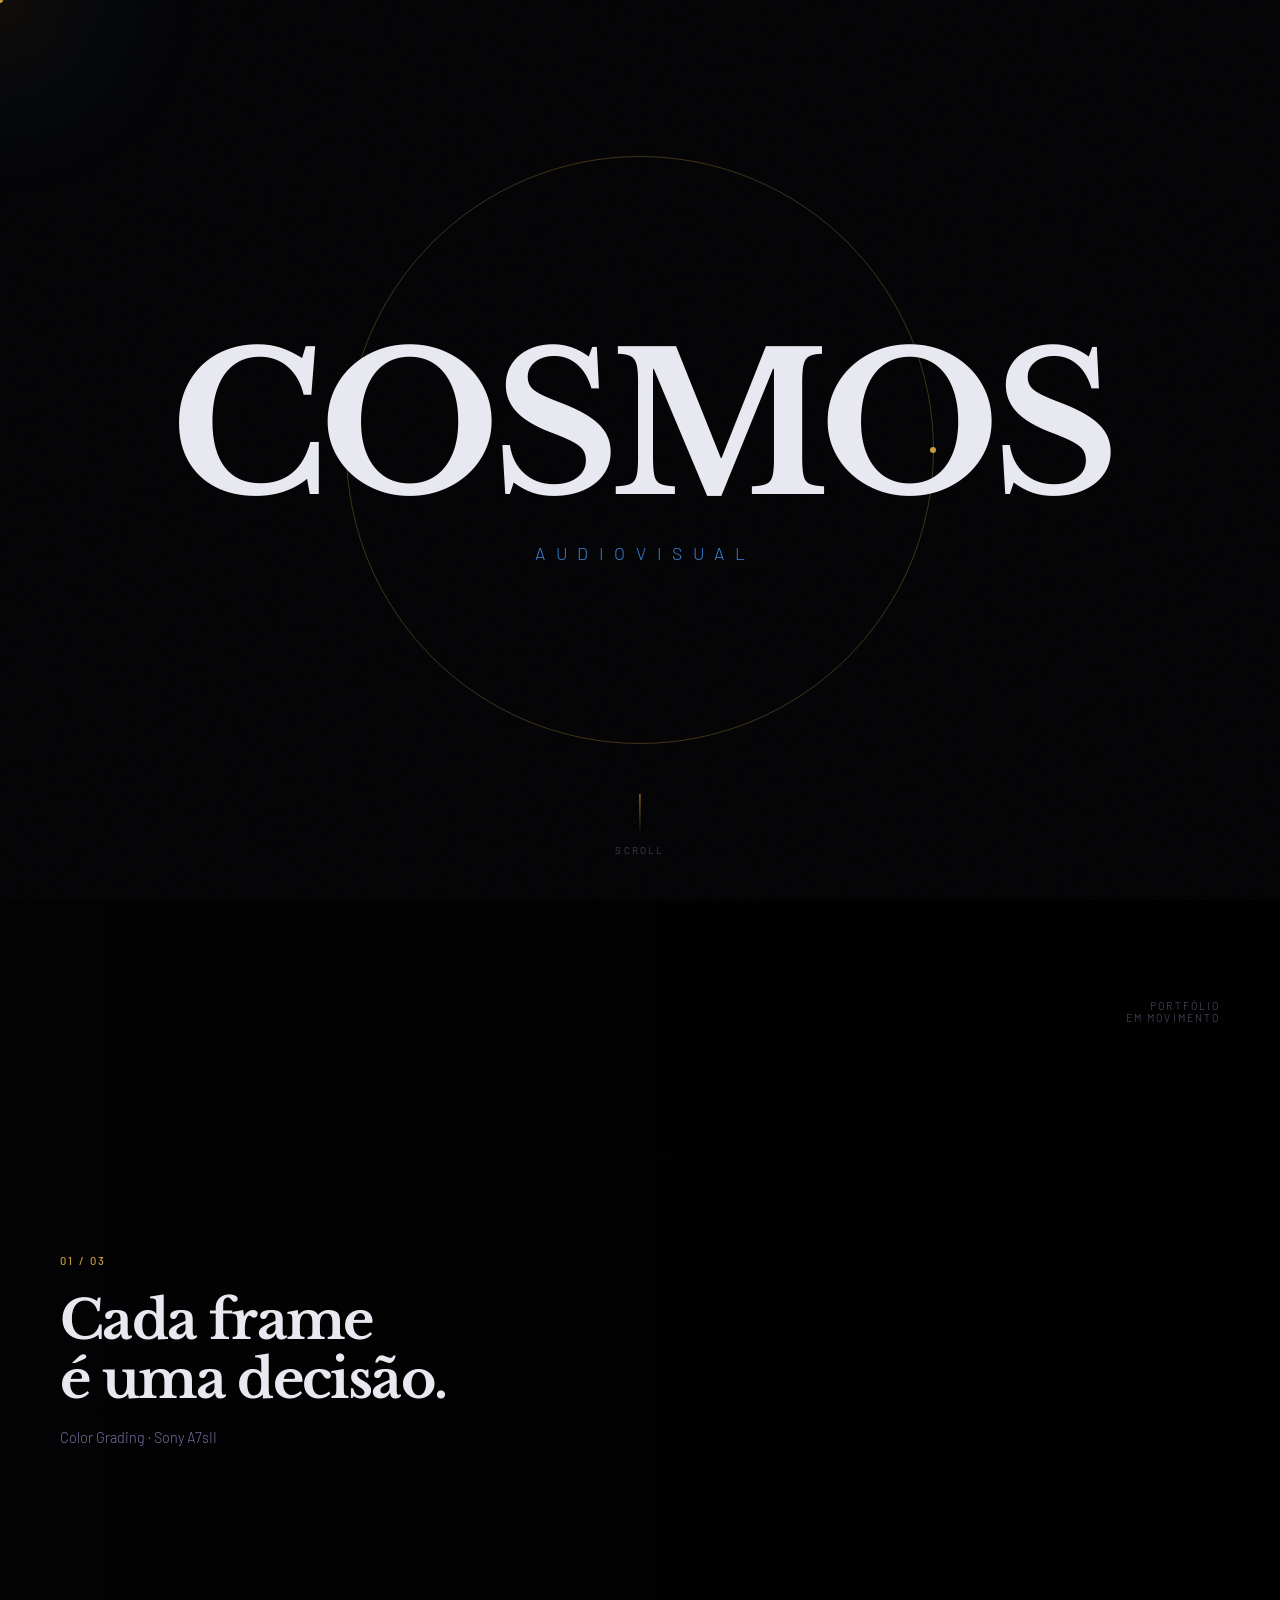
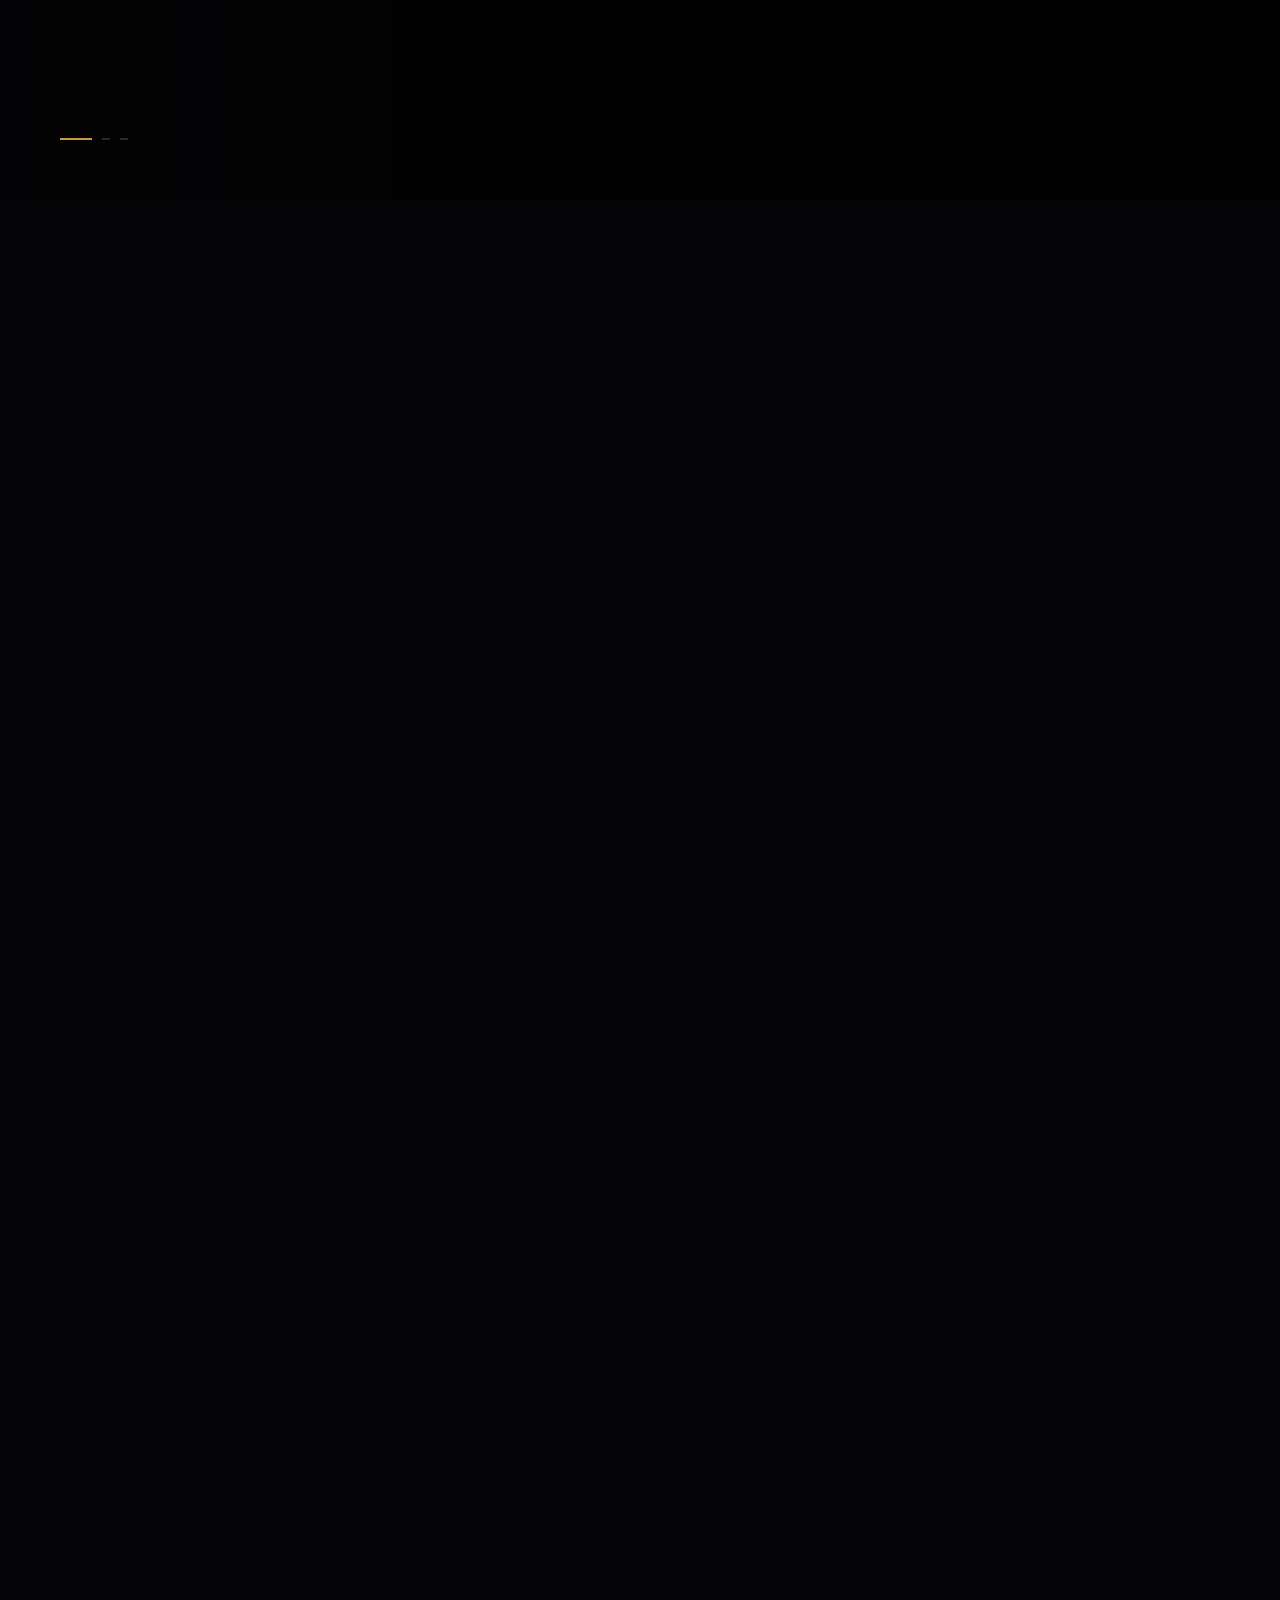
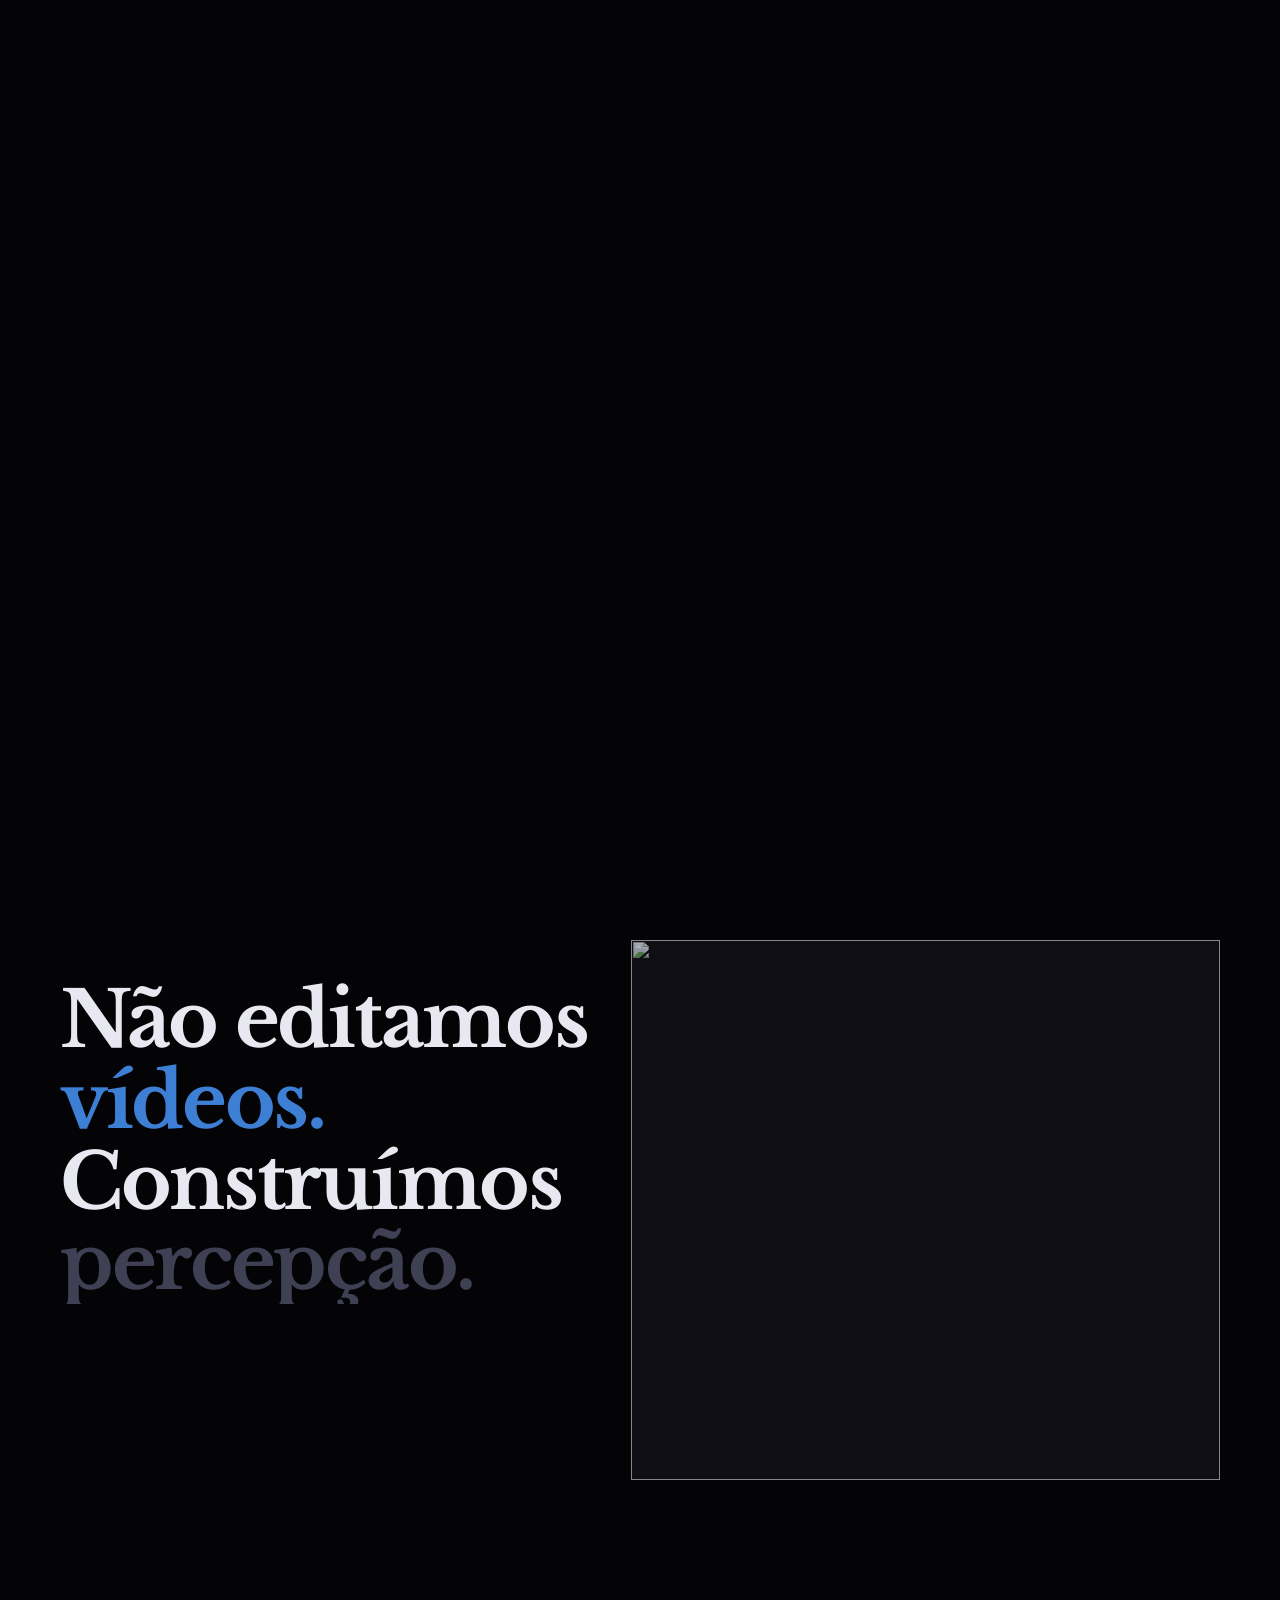
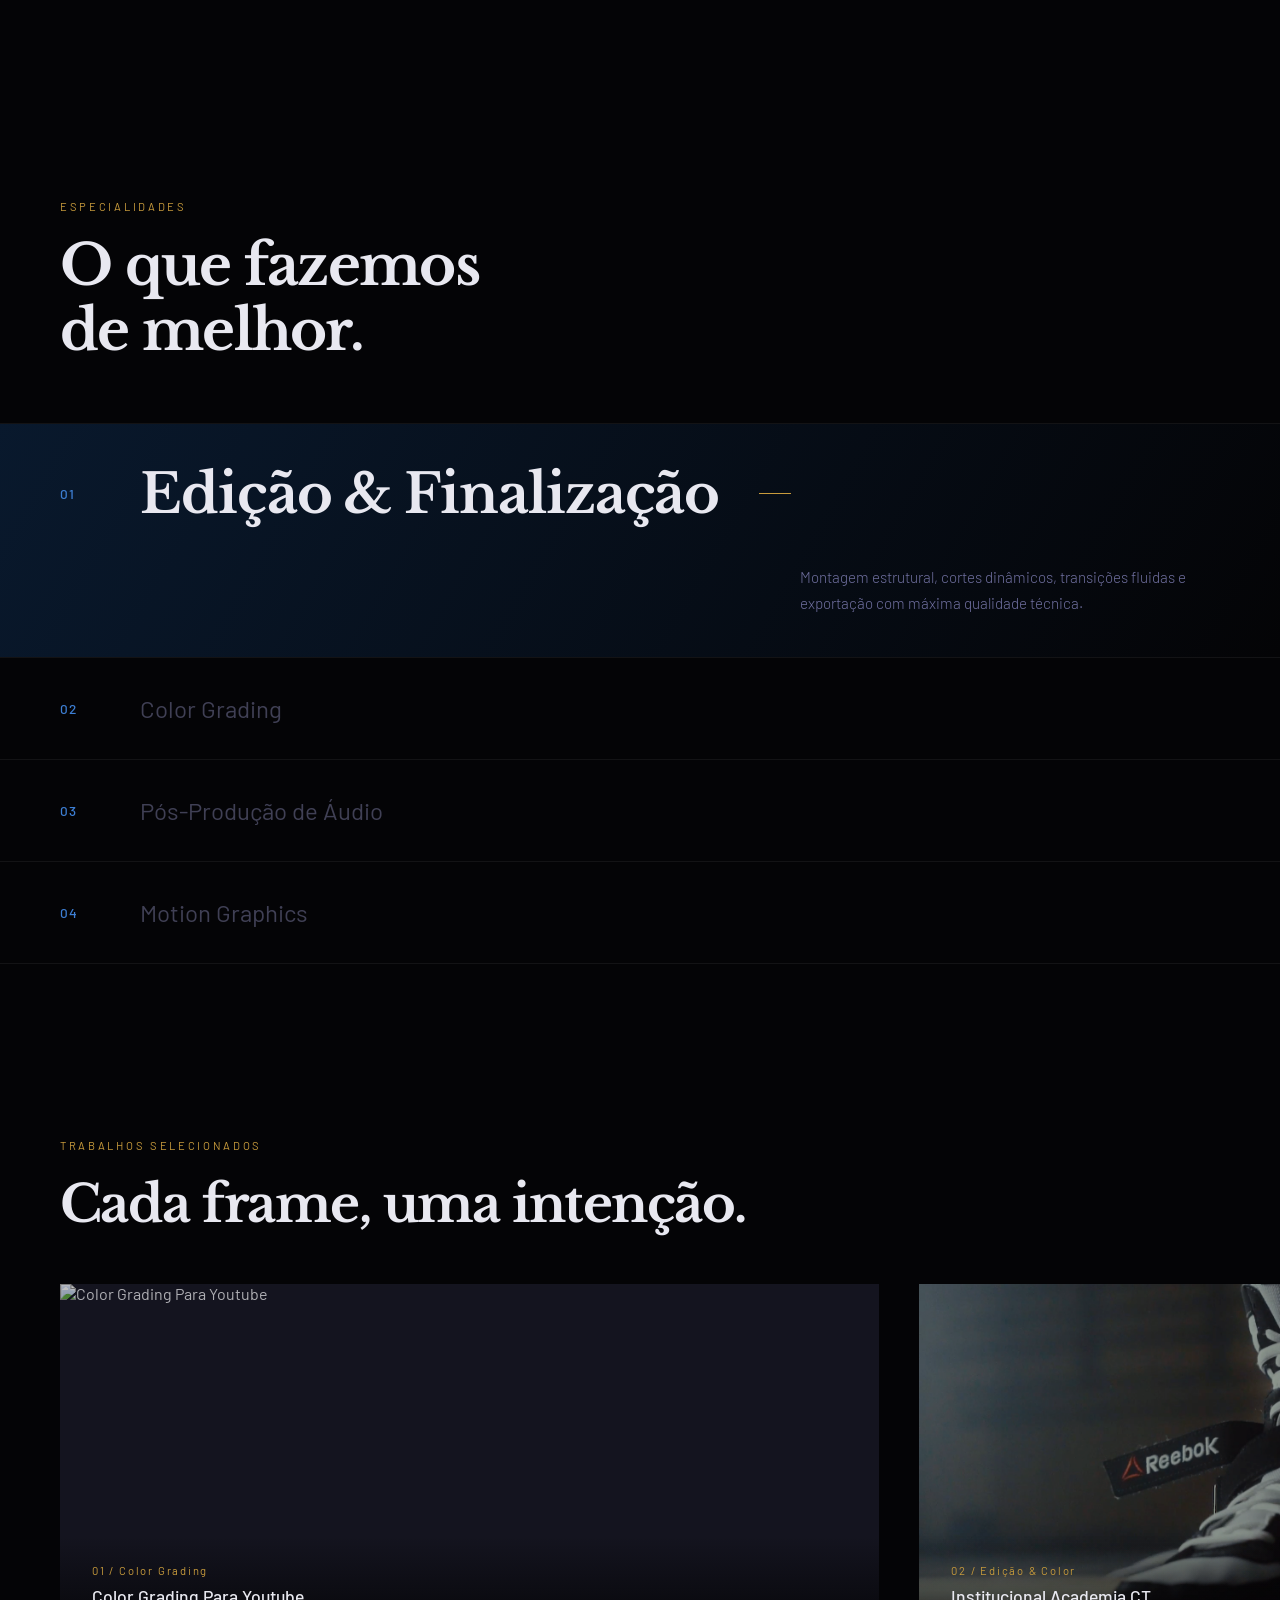
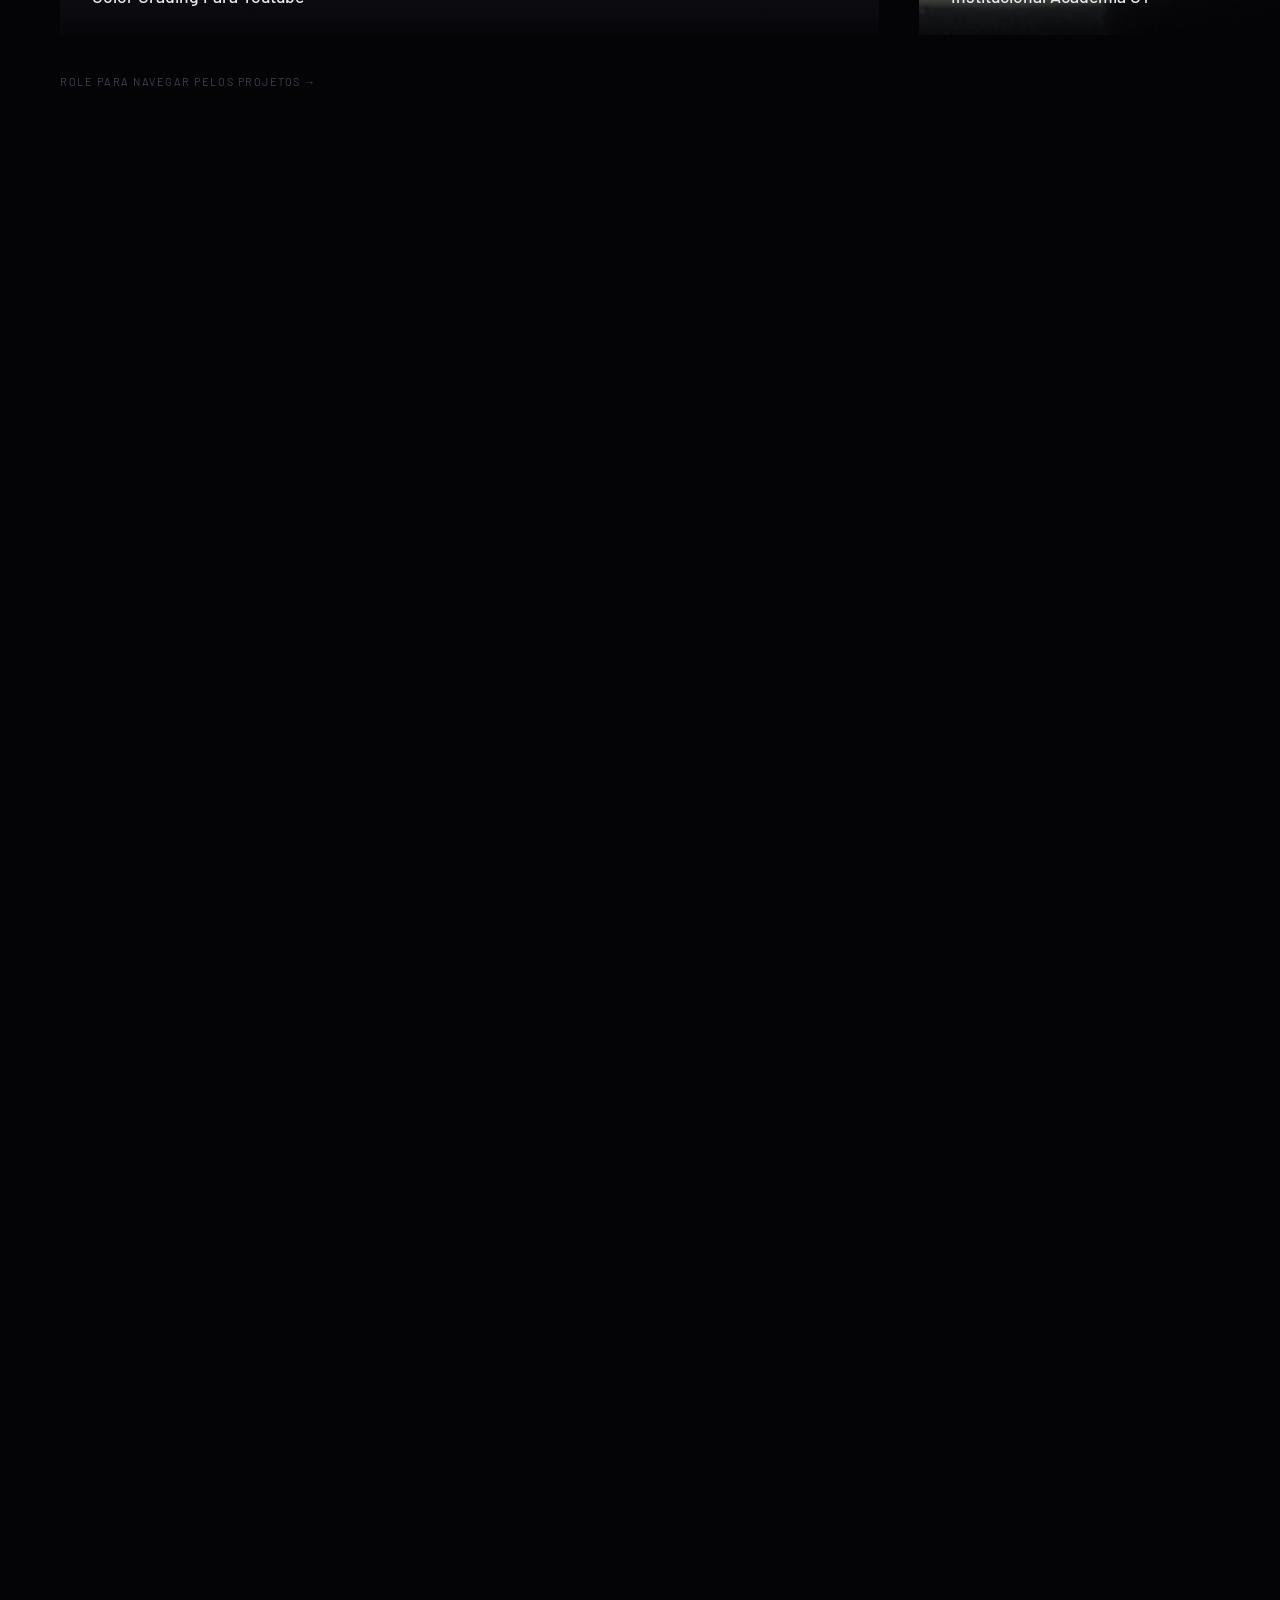
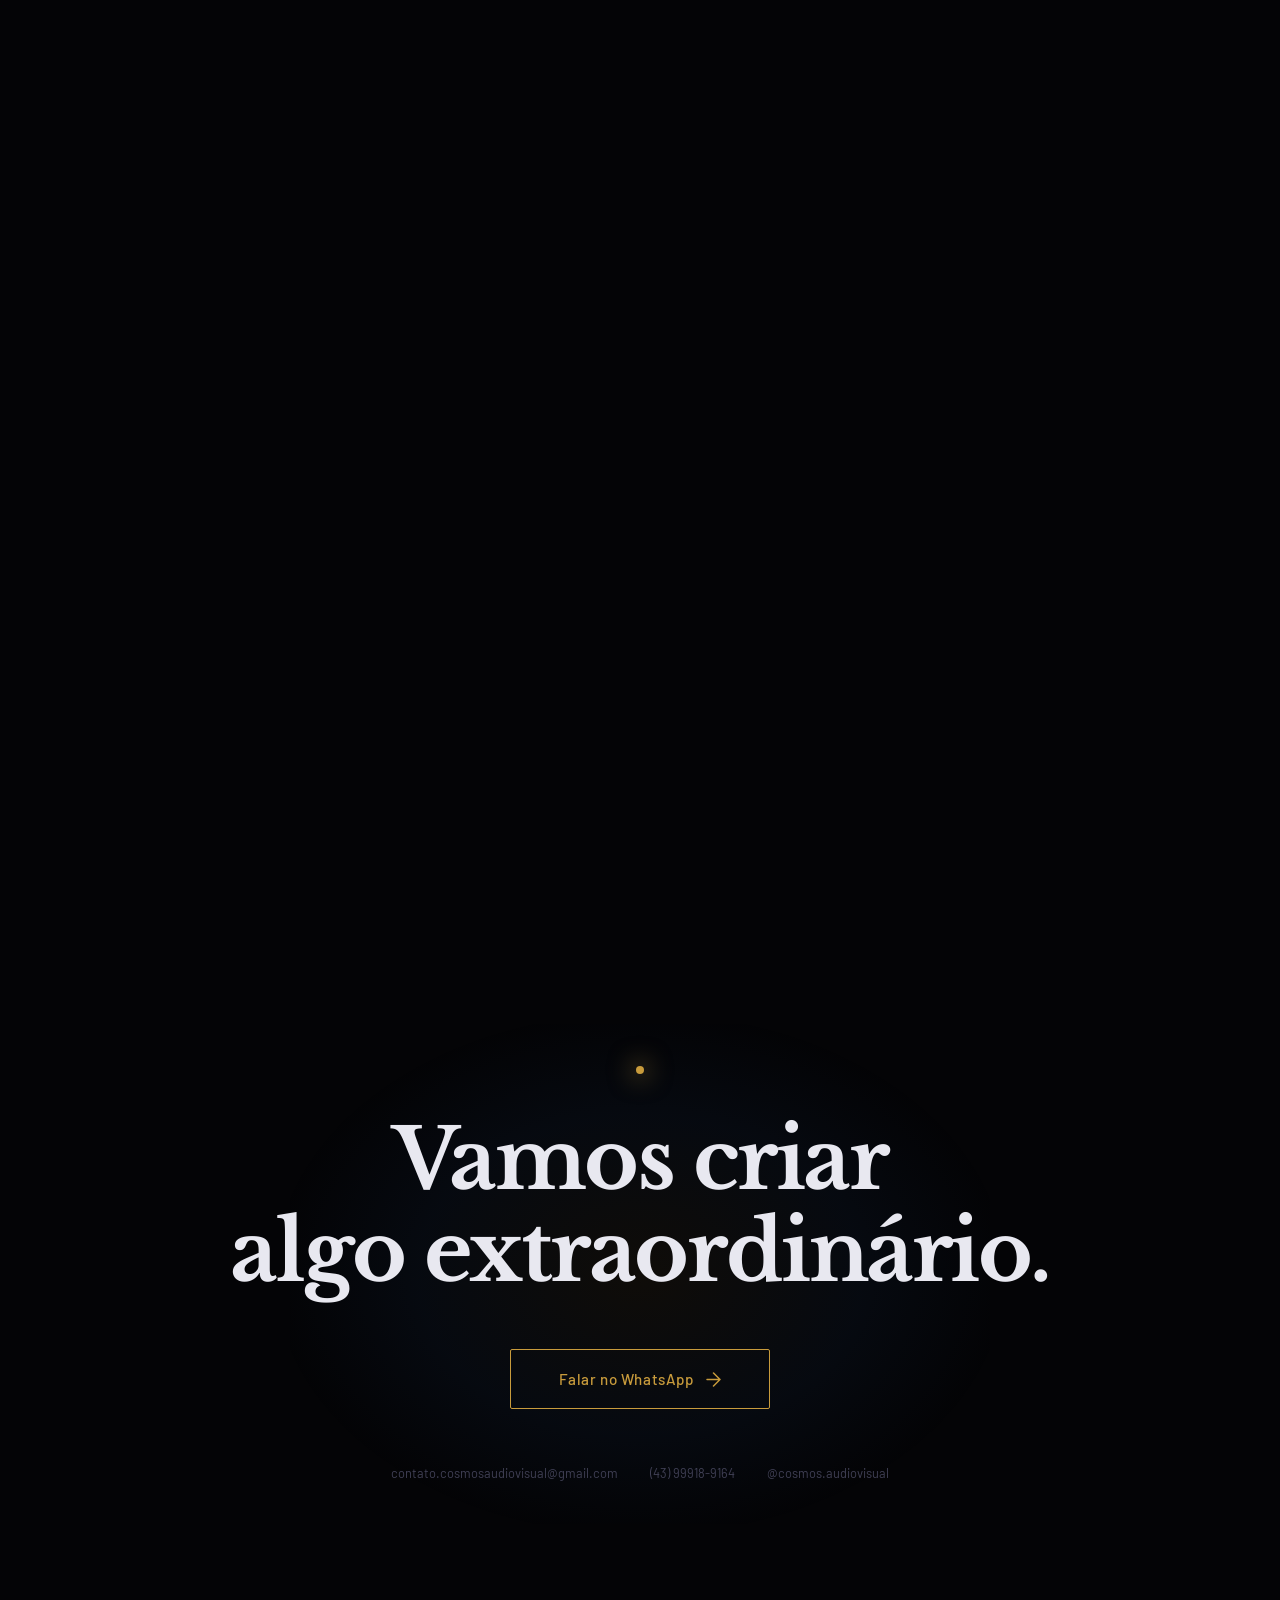
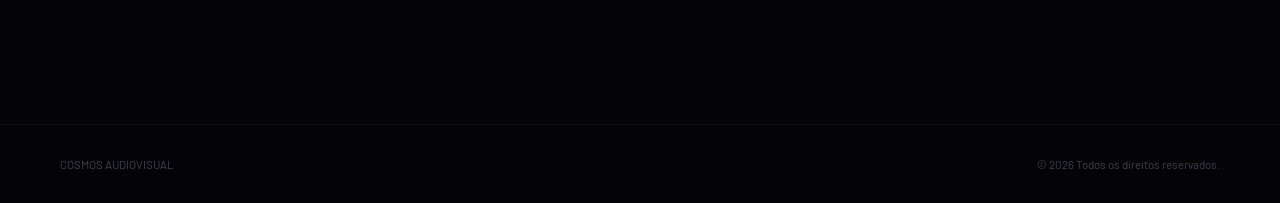
==== commit 6e935284: "Add files via upload" ====
--- a/index.html
+++ b/index.html
@@ -4,386 +4,240 @@
   <meta charset="UTF-8">
   <meta name="viewport" content="width=device-width, initial-scale=1.0">
   <title>Cosmos Audiovisual | Edição, Color Grading & Motion Design</title>
-  <meta name="description" content="Especialistas em edição, pós-produção e color grading cinematográfico para marcas e empresas que exigem o melhor.">
-
-  <!-- Fonts -->
+  <meta name="description" content="Uma experiência audiovisual. Edição, color grading e motion design cinematográfico para marcas que exigem o melhor.">
+
   <link rel="preconnect" href="https://fonts.googleapis.com">
   <link rel="preconnect" href="https://fonts.gstatic.com" crossorigin>
   <link href="https://fonts.googleapis.com/css2?family=Barlow:wght@300;400;500;600&family=Libre+Baskerville:wght@400;700&display=swap" rel="stylesheet">
 
-  <!-- Styles -->
   <link rel="stylesheet" href="style.css">
 
-  <!-- GSAP -->
   <script src="https://cdnjs.cloudflare.com/ajax/libs/gsap/3.12.5/gsap.min.js"></script>
   <script src="https://cdnjs.cloudflare.com/ajax/libs/gsap/3.12.5/ScrollTrigger.min.js"></script>
-
-  <!-- Lenis -->
   <script src="https://cdn.jsdelivr.net/npm/@studio-freight/lenis@1.0.42/dist/lenis.min.js"></script>
 
-  <!-- Favicon & OG -->
   <link rel="icon" href="favicon.png" type="image/png">
   <meta property="og:type" content="website">
   <meta property="og:url" content="https://cosmos-website-six.vercel.app/">
   <meta property="og:title" content="Cosmos Audiovisual | Edição, Color Grading & Motion Design">
-  <meta property="og:description" content="Especialistas em edição, pós-produção e color grading cinematográfico para marcas e empresas que exigem o melhor.">
+  <meta property="og:description" content="Uma experiência audiovisual. Edição, color grading e motion design cinematográfico.">
   <meta property="og:image" content="https://cosmos-website-six.vercel.app/og-image.jpg">
   <meta name="twitter:card" content="summary_large_image">
 </head>
 <body>
 
-<!-- Custom Cursor -->
-<div class="cursor" id="cursor"></div>
-<div class="cursor-ring" id="cursorRing"></div>
-
-<!-- Mobile Nav Overlay -->
+<div class="light-cursor" id="lightCursor"></div>
+<div class="cursor-dot" id="cursorDot"></div>
+
+<!-- Mobile nav overlay -->
 <div class="nav-overlay" id="navOverlay">
   <ul>
-    <li><a href="#showreel" class="overlay-close">Trabalhos</a></li>
+    <li><a href="#reel" class="overlay-close">Reel</a></li>
     <li><a href="#servicos" class="overlay-close">Especialidades</a></li>
-    <li><a href="#sobre" class="overlay-close">Sobre</a></li>
-    <li>
-      <a href="https://wa.me/5543999189164?text=Ol%C3%A1,%20gostaria%20de%20falar%20sobre%20um%20projeto%20audiovisual!"
-         target="_blank" class="overlay-cta overlay-close">
-        Iniciar Projeto
-      </a>
-    </li>
+    <li><a href="#portfolio" class="overlay-close">Portfólio</a></li>
+    <li><a href="https://wa.me/5543999189164?text=Ol%C3%A1,%20gostaria%20de%20falar%20sobre%20um%20projeto%20audiovisual!" target="_blank" class="overlay-cta overlay-close">Iniciar Projeto</a></li>
   </ul>
 </div>
 
-<!-- ─── HEADER ──────────────────────────────────────────────────── -->
-<header id="header">
-  <div class="container header-inner">
-    <a href="#" class="logo-link">
-      <img src="logo-cosmos.svg" alt="Cosmos Audiovisual" class="logo">
+<!-- Header — hidden at start, morphs in from Scene 00 -->
+<header id="siteHeader">
+  <div class="header-inner">
+    <a href="#top" class="logo-link">
+      <img src="logo-cosmos.svg" alt="Cosmos Audiovisual">
     </a>
-
     <nav>
       <ul>
-        <li><a href="#showreel">Trabalhos</a></li>
+        <li><a href="#reel">Reel</a></li>
         <li><a href="#servicos">Especialidades</a></li>
-        <li><a href="#sobre">Sobre</a></li>
-        <li>
-          <a href="https://wa.me/5543999189164?text=Ol%C3%A1,%20gostaria%20de%20falar%20sobre%20um%20projeto%20audiovisual!"
-             target="_blank" class="nav-cta">
-            Iniciar Projeto
-          </a>
-        </li>
+        <li><a href="#portfolio">Portfólio</a></li>
+        <li><a href="https://wa.me/5543999189164?text=Ol%C3%A1,%20gostaria%20de%20falar%20sobre%20um%20projeto%20audiovisual!" target="_blank" class="nav-cta">Iniciar Projeto</a></li>
       </ul>
     </nav>
-
-    <button class="nav-hamburger" id="navHamburger" aria-label="Abrir menu">
-      <span></span>
-      <span></span>
-      <span></span>
+    <button class="nav-hamburger" id="navHamburger" aria-label="Menu">
+      <span></span><span></span><span></span>
     </button>
   </div>
 </header>
 
-<!-- ─── HERO ────────────────────────────────────────────────────── -->
-<section class="hero" id="hero">
-  <div class="hero-ambient"></div>
-  <div class="hero-grid"></div>
-
-  <div class="hero-content">
-    <div class="hero-eyebrow" id="hero-eyebrow">
-      Cosmos Audiovisual &nbsp;·&nbsp; Pós-Produção Premium
-    </div>
-
-    <h1 id="hero-title">
-      Elevando narrativas<br>através da <span class="azure-text">imagem.</span>
-    </h1>
-
-    <p class="hero-sub" id="hero-sub">
-      Especialistas em edição, pós-produção e color grading cinematográfico
-      para marcas e empresas que não aceitam o ordinário.
-    </p>
-
-    <div class="hero-actions" id="hero-actions">
-      <a href="https://wa.me/5543999189164?text=Ol%C3%A1,%20gostaria%20de%20falar%20sobre%20um%20projeto%20audiovisual!"
-         target="_blank" class="btn-primary magnetic-btn">
-        Iniciar Projeto
-        <svg width="14" height="14" viewBox="0 0 14 14" fill="none">
-          <path d="M1 7h12M7 1l6 6-6 6" stroke="currentColor" stroke-width="1.5" stroke-linecap="round" stroke-linejoin="round"/>
-        </svg>
-      </a>
-      <a href="#showreel" class="btn-secondary">
-        Ver Portfólio
-      </a>
-    </div>
-  </div>
-
-  <div class="scroll-indicator" id="scroll-indicator">
-    <div class="scroll-line"></div>
+<!-- ═══ CENA 00 — ABERTURA ═══ -->
+<section class="scene-opening" id="top">
+  <div class="opening-orbit" id="openingOrbit">
+    <div class="opening-orbit-dot"></div>
+  </div>
+  <div class="opening-wordmark">
+    <h1 id="opening-title">COSMOS</h1>
+    <div class="opening-sub">AUDIOVISUAL</div>
+  </div>
+  <div class="opening-scroll">
+    <div class="opening-scroll-line"></div>
     <span>Scroll</span>
   </div>
 </section>
 
-<!-- ─── STATS ───────────────────────────────────────────────────── -->
-<div class="stats-section">
-  <div class="container">
-    <div class="stats-grid">
-      <div class="stat-item">
-        <div class="stat-number">50<span>+</span></div>
-        <div class="stat-label">Projetos entregues</div>
-      </div>
-      <div class="stat-item">
-        <div class="stat-number">4<span>K</span></div>
-        <div class="stat-label">Qualidade de exportação</div>
-      </div>
-      <div class="stat-item">
-        <div class="stat-number">3<span>+</span></div>
-        <div class="stat-label">Anos de experiência</div>
-      </div>
-      <div class="stat-item">
-        <div class="stat-number">100<span>%</span></div>
-        <div class="stat-label">Aprovação dos clientes</div>
-      </div>
-    </div>
-  </div>
-</div>
-
-<!-- ─── VIDEO GALLERY ────────────────────────────────────────────── -->
-<section id="showreel" class="gallery-section">
-  <div class="container">
-    <div class="gallery-header">
-      <div>
-        <div class="section-label">Portfólio em Movimento</div>
-        <h2 class="section-title">Trabalho que fala por si</h2>
-      </div>
-      <div class="header-right">
-        3 projetos selecionados<br>
-        Vimeo · Alta qualidade
-      </div>
-    </div>
-
-    <div class="video-grid">
-      <div class="video-card">
-        <div class="video-wrapper">
-          <iframe src="https://player.vimeo.com/video/1213740971?h=0&title=0&byline=0&portrait=0"
-                  frameborder="0"
-                  allow="autoplay; fullscreen; picture-in-picture"
-                  allowfullscreen loading="lazy">
-          </iframe>
+<!-- ═══ CENA 01 — REEL (pinned crossfade) ═══ -->
+<section class="scene-reel" id="reel">
+  <div class="reel-pin">
+    <div class="reel-media">
+      <div class="reel-slide is-active" data-index="0">
+        <iframe src="https://player.vimeo.com/video/1213740971?h=0&background=1&autoplay=1&loop=1&muted=1" frameborder="0" allow="autoplay; fullscreen"></iframe>
+      </div>
+      <div class="reel-slide" data-index="1">
+        <iframe src="https://player.vimeo.com/video/1213741064?h=0&background=1&autoplay=1&loop=1&muted=1" frameborder="0" allow="autoplay; fullscreen"></iframe>
+      </div>
+      <div class="reel-slide" data-index="2">
+        <iframe src="https://player.vimeo.com/video/1213740897?h=0&background=1&autoplay=1&loop=1&muted=1" frameborder="0" allow="autoplay; fullscreen"></iframe>
+      </div>
+      <div class="reel-gradient"></div>
+    </div>
+
+    <div class="reel-label">Portfólio<br>Em Movimento</div>
+
+    <div class="reel-content">
+      <div class="reel-index" id="reelIndex">01 / 03</div>
+      <h2 class="reel-title" id="reelTitle">Cada frame<br>é uma decisão.</h2>
+      <div class="reel-meta" id="reelMeta">Color Grading · Sony A7sII</div>
+    </div>
+
+    <div class="reel-progress" id="reelProgress">
+      <div class="reel-progress-dot is-active"></div>
+      <div class="reel-progress-dot"></div>
+      <div class="reel-progress-dot"></div>
+    </div>
+  </div>
+</section>
+
+<!-- ═══ CENA 02 — MANIFESTO ═══ -->
+<section class="scene-manifesto">
+  <div class="manifesto-inner">
+    <div class="manifesto-image">
+      <img src="trabalho1.png" alt="">
+    </div>
+    <div class="manifesto-text">
+      <h2>
+        <div class="manifesto-line c-silver"><span>Não editamos</span></div>
+        <div class="manifesto-line c-azure"><span>vídeos.</span></div>
+        <div class="manifesto-line c-silver"><span>Construímos</span></div>
+        <div class="manifesto-line c-mist"><span>percepção.</span></div>
+      </h2>
+      <p class="manifesto-body">
+        Cada corte, cada correção de cor, cada camada de áudio existe para uma razão: mudar como alguém sente uma marca em 30 segundos.
+      </p>
+    </div>
+  </div>
+</section>
+
+<!-- ═══ CENA 03 — ESPECIALIDADES (accordion) ═══ -->
+<section class="scene-services" id="servicos">
+  <div class="services-intro">
+    <div class="services-eyebrow">Especialidades</div>
+    <h2 class="services-heading">O que fazemos<br>de melhor.</h2>
+  </div>
+
+  <div class="service-row is-active" data-service="0">
+    <div class="service-row-bg"></div>
+    <div class="service-row-header">
+      <div class="service-num">01</div>
+      <div class="service-name">Edição & Finalização</div>
+      <div class="service-dash"></div>
+    </div>
+    <div class="service-desc">Montagem estrutural, cortes dinâmicos, transições fluidas e exportação com máxima qualidade técnica.</div>
+  </div>
+
+  <div class="service-row" data-service="1">
+    <div class="service-row-bg"></div>
+    <div class="service-row-header">
+      <div class="service-num">02</div>
+      <div class="service-name">Color Grading</div>
+      <div class="service-dash"></div>
+    </div>
+    <div class="service-desc">Correção primária de cor, correspondência entre câmeras e estilização visual para uma estética de cinema.</div>
+  </div>
+
+  <div class="service-row" data-service="2">
+    <div class="service-row-bg"></div>
+    <div class="service-row-header">
+      <div class="service-num">03</div>
+      <div class="service-name">Pós-Produção de Áudio</div>
+      <div class="service-dash"></div>
+    </div>
+    <div class="service-desc">Limpeza de ruídos de voz, foley, sound design integrado às imagens e mixagem final imersiva.</div>
+  </div>
+
+  <div class="service-row" data-service="3">
+    <div class="service-row-bg"></div>
+    <div class="service-row-header">
+      <div class="service-num">04</div>
+      <div class="service-name">Motion Graphics</div>
+      <div class="service-dash"></div>
+    </div>
+    <div class="service-desc">Animações de logo, terços inferiores e elementos gráficos integrados à narrativa do vídeo.</div>
+  </div>
+</section>
+
+<!-- ═══ CENA 04 — PORTFÓLIO (scroll → horizontal) ═══ -->
+<section class="scene-portfolio" id="portfolio">
+  <div class="portfolio-pin">
+    <div class="portfolio-header">
+      <div class="portfolio-eyebrow">Trabalhos Selecionados</div>
+      <h2 class="portfolio-heading">Cada frame, uma intenção.</h2>
+    </div>
+
+    <div class="portfolio-track" id="portfolioTrack">
+      <div class="portfolio-item">
+        <img src="trabalho1.png" alt="Color Grading Para Youtube">
+        <div class="portfolio-item-meta">
+          <div class="portfolio-item-num">01 / Color Grading</div>
+          <div class="portfolio-item-title">Color Grading Para Youtube</div>
         </div>
-        <div class="video-meta">
-          <span class="video-tag">Color Grading</span>
-          <h3>Color Grading Sony A7sII</h3>
+      </div>
+      <div class="portfolio-item">
+        <img src="trabalho2.png" alt="Institucional Academia CT">
+        <div class="portfolio-item-meta">
+          <div class="portfolio-item-num">02 / Edição & Color</div>
+          <div class="portfolio-item-title">Institucional Academia CT</div>
         </div>
-        <div class="video-card-accent"></div>
-      </div>
-
-      <div class="video-card">
-        <div class="video-wrapper">
-          <iframe src="https://player.vimeo.com/video/1213741064?h=0&title=0&byline=0&portrait=0"
-                  frameborder="0"
-                  allow="autoplay; fullscreen; picture-in-picture"
-                  allowfullscreen loading="lazy">
-          </iframe>
+      </div>
+      <div class="portfolio-item">
+        <img src="trabalho3.png" alt="Curta Astro Negro">
+        <div class="portfolio-item-meta">
+          <div class="portfolio-item-num">03 / Montagem, Edição & Color</div>
+          <div class="portfolio-item-title">Montagem do Curta Astro Negro</div>
         </div>
-        <div class="video-meta">
-          <span class="video-tag">Edição &amp; Color</span>
-          <h3>Institucional Academia CT</h3>
-        </div>
-        <div class="video-card-accent"></div>
-      </div>
-
-      <div class="video-card">
-        <div class="video-wrapper">
-          <iframe src="https://player.vimeo.com/video/1213740897?h=0&title=0&byline=0&portrait=0"
-                  frameborder="0"
-                  allow="autoplay; fullscreen; picture-in-picture"
-                  allowfullscreen loading="lazy">
-          </iframe>
-        </div>
-        <div class="video-meta">
-          <span class="video-tag">Log Reveal &amp; Grading</span>
-          <h3>Color Grading ARRI</h3>
-        </div>
-        <div class="video-card-accent"></div>
-      </div>
-    </div>
-  </div>
-</section>
-
-<!-- ─── PORTFOLIO ────────────────────────────────────────────────── -->
-<section id="trabalhos" class="portfolio-section">
-  <div class="container">
-    <div class="portfolio-header">
-      <div>
-        <div class="section-label">Trabalhos Selecionados</div>
-        <h2 class="section-title">Cada frame,<br>uma intenção.</h2>
-      </div>
-      <p class="section-subtitle">
-        Projetos que atravessam a tela e criam conexões reais com o público.
-      </p>
-    </div>
-
-    <div class="portfolio-grid">
-      <div class="portfolio-card">
-        <img src="trabalho1.png" alt="Color Grading Para Youtube" loading="lazy">
-        <div class="portfolio-info">
-          <div class="portfolio-index">01 / Projeto</div>
-          <h3>Color Grading Para Youtube</h3>
-          <p>Color Grading</p>
-        </div>
-        <div class="portfolio-hover-line"></div>
-      </div>
-
-      <div class="portfolio-card">
-        <img src="trabalho2.png" alt="Institucional Academia CT" loading="lazy">
-        <div class="portfolio-info">
-          <div class="portfolio-index">02 / Projeto</div>
-          <h3>Institucional Academia CT</h3>
-          <p>Edição &amp; Color</p>
-        </div>
-        <div class="portfolio-hover-line"></div>
-      </div>
-
-      <div class="portfolio-card">
-        <img src="trabalho3.png" alt="Curta Astro Negro" loading="lazy">
-        <div class="portfolio-info">
-          <div class="portfolio-index">03 / Projeto</div>
-          <h3>Montagem do Curta Astro Negro</h3>
-          <p>Montagem, Edição &amp; Color</p>
-        </div>
-        <div class="portfolio-hover-line"></div>
-      </div>
-    </div>
-  </div>
-</section>
-
-<!-- ─── SOBRE ────────────────────────────────────────────────────── -->
-<section id="sobre" class="about-section">
-  <div class="container">
-    <div class="about-inner">
-      <div class="about-left">
-        <div class="section-label">Sobre a Cosmos</div>
-        <h2 class="section-title">Pós-produção que<br>não se conforma<br>com o ordinário.</h2>
-        <div class="about-body">
-          <p>
-            A COSMOS Audiovisual nasceu da crença de que cada projeto carrega uma narrativa única — e que a pós-produção é onde essa narrativa ganha forma, ritmo e impacto real.
-          </p>
-          <p>
-            Trabalhamos com marcas e empresas que entendem que qualidade técnica e sensibilidade visual não são opostos: são os dois lados da mesma tela.
-          </p>
-        </div>
-      </div>
-
-      <div class="about-visual">
-        <div class="about-visual-line"></div>
-        <div class="about-visual-number">3+</div>
-        <div class="about-visual-label">
-          Anos de experiência em pós-produção cinematográfica, <br>Color Grading e Motion Design.
-        </div>
-      </div>
-    </div>
-  </div>
-</section>
-
-<!-- ─── ESPECIALIDADES ───────────────────────────────────────────── -->
-<section id="servicos" class="services-section">
-  <div class="container">
-    <div class="services-header">
-      <div class="section-label">Especialidades</div>
-      <h2 class="section-title">O que fazemos de melhor</h2>
-    </div>
-
-    <div class="services-grid">
-      <div class="service-item">
-        <div class="service-num">01</div>
-        <div class="service-dash"></div>
-        <h3>Edição e Finalização</h3>
-        <p>Montagem estrutural, cortes dinâmicos, transições fluidas e exportação com máxima qualidade técnica.</p>
-      </div>
-
-      <div class="service-item">
-        <div class="service-num">02</div>
-        <div class="service-dash"></div>
-        <h3>Color Grading</h3>
-        <p>Correção primária de cor, correspondência entre câmeras e estilização visual para uma estética de cinema.</p>
-      </div>
-
-      <div class="service-item">
-        <div class="service-num">03</div>
-        <div class="service-dash"></div>
-        <h3>Pós-Produção de Áudio</h3>
-        <p>Limpeza de ruídos de voz, foley, sound design integrado às imagens e mixagem final imersiva.</p>
-      </div>
-
-      <div class="service-item">
-        <div class="service-num">04</div>
-        <div class="service-dash"></div>
-        <h3>Motion Graphics</h3>
-        <p>Animações de logo, terços inferiores e elementos gráficos integrados à narrativa do vídeo.</p>
-      </div>
-    </div>
-  </div>
-</section>
-
-<!-- ─── CONTACT ──────────────────────────────────────────────────── -->
-<section id="contato" class="contact-section">
-  <div class="contact-bg-glow"></div>
-  <div class="container" style="position:relative;z-index:2;">
-    <div class="section-label">Contato</div>
-    <h2 class="section-title">Pronto para criar<br>algo extraordinário?</h2>
-    <p class="section-subtitle">
-      Entre em contato para orçamentos e disponibilidade.<br>
-      Respondemos em até 24 horas úteis.
-    </p>
-
-    <a href="https://wa.me/5543999189164?text=Ol%C3%A1,%20gostaria%20de%20falar%20sobre%20um%20projeto%20audiovisual!"
-       target="_blank" class="btn-amber magnetic-btn">
+      </div>
+    </div>
+
+    <div class="portfolio-hint">Role para navegar pelos projetos →</div>
+  </div>
+</section>
+
+<!-- ═══ CENA 05 — FECHAMENTO / CTA ═══ -->
+<section class="scene-closing" id="contato">
+  <div class="closing-glow"></div>
+  <div style="position:relative; z-index:2;">
+    <div class="closing-dot"></div>
+    <h2 class="closing-title">Vamos criar<br>algo extraordinário.</h2>
+    <a href="https://wa.me/5543999189164?text=Ol%C3%A1,%20gostaria%20de%20falar%20sobre%20um%20projeto%20audiovisual!" target="_blank" class="closing-cta">
       Falar no WhatsApp
-      <svg width="15" height="15" viewBox="0 0 15 15" fill="none">
-        <path d="M1 7.5h13M7.5 1l6.5 6.5-6.5 6.5" stroke="currentColor" stroke-width="1.5" stroke-linecap="round" stroke-linejoin="round"/>
-      </svg>
+      <svg width="15" height="15" viewBox="0 0 15 15" fill="none"><path d="M1 7.5h13M7.5 1l6.5 6.5-6.5 6.5" stroke="currentColor" stroke-width="1.5" stroke-linecap="round" stroke-linejoin="round"/></svg>
     </a>
-
-    <div class="contact-links">
-      <a href="mailto:contato.cosmosaudiovisual@gmail.com" class="contact-link">
-        <svg width="14" height="14" viewBox="0 0 24 24" fill="none" stroke="currentColor" stroke-width="1.5">
-          <path d="M3 8l9 6 9-6M3 8v10a1 1 0 001 1h16a1 1 0 001-1V8M3 8a1 1 0 011-1h16a1 1 0 011 1"/>
-        </svg>
-        contato.cosmosaudiovisual@gmail.com
-      </a>
-      <a href="tel:+5543999189164" class="contact-link">
-        <svg width="14" height="14" viewBox="0 0 24 24" fill="none" stroke="currentColor" stroke-width="1.5">
-          <path d="M22 16.92v3a2 2 0 01-2.18 2 19.79 19.79 0 01-8.63-3.07 19.5 19.5 0 01-6-6 19.79 19.79 0 01-3.07-8.67A2 2 0 014.11 2h3a2 2 0 012 1.72c.127.96.361 1.903.7 2.81a2 2 0 01-.45 2.11L8.09 9.91a16 16 0 006 6l1.27-1.27a2 2 0 012.11-.45c.907.339 1.85.573 2.81.7A2 2 0 0122 16.92z"/>
-        </svg>
-        (43) 99918-9164
-      </a>
-      <a href="https://instagram.com/cosmos.audiovisual/" target="_blank" class="contact-link">
-        <svg width="14" height="14" viewBox="0 0 24 24" fill="none" stroke="currentColor" stroke-width="1.5" stroke-linecap="round" stroke-linejoin="round">
-          <rect x="2" y="2" width="20" height="20" rx="5" ry="5"/>
-          <path d="M16 11.37A4 4 0 1112.63 8 4 4 0 0116 11.37z"/>
-          <line x1="17.5" y1="6.5" x2="17.51" y2="6.5"/>
-        </svg>
-        @cosmos.audiovisual
-      </a>
-    </div>
-  </div>
-</section>
-
-<!-- ─── FOOTER ───────────────────────────────────────────────────── -->
+    <div class="closing-links">
+      <a href="mailto:contato.cosmosaudiovisual@gmail.com">contato.cosmosaudiovisual@gmail.com</a>
+      <a href="tel:+5543999189164">(43) 99918-9164</a>
+      <a href="https://instagram.com/cosmos.audiovisual/" target="_blank">@cosmos.audiovisual</a>
+    </div>
+  </div>
+</section>
+
 <footer>
-  <div class="container footer-inner">
-    <img src="logo-cosmos.svg" alt="Cosmos Audiovisual" class="footer-logo">
-    <p>&copy; 2026 Cosmos Audiovisual. Todos os direitos reservados.</p>
-  </div>
+  <span>COSMOS AUDIOVISUAL</span>
+  <span>&copy; 2026 Todos os direitos reservados.</span>
 </footer>
 
-<!-- ─── SCRIPTS ──────────────────────────────────────────────────── -->
 <script>
 (function () {
 
-  // ── Lenis Smooth Scroll ────────────────────────────────────────
-  const lenis = new Lenis({
-    duration: 1.4,
-    easing: (t) => Math.min(1, 1.001 - Math.pow(2, -10 * t)),
-    smooth: true,
-  });
-
+  // ── Lenis smooth scroll ────────────────────────────────────────
+  const lenis = new Lenis({ duration: 1.3, easing: (t) => Math.min(1, 1.001 - Math.pow(2, -10 * t)) });
   function raf(time) { lenis.raf(time); requestAnimationFrame(raf); }
   requestAnimationFrame(raf);
 
@@ -392,161 +246,188 @@
   gsap.ticker.add((time) => { lenis.raf(time * 1000); });
   gsap.ticker.lagSmoothing(0);
 
-  // ── Header scroll state ────────────────────────────────────────
-  const header = document.getElementById('header');
-  lenis.on('scroll', ({ scroll }) => {
-    header.classList.toggle('scrolled', scroll > 60);
-  });
-
-  // ── Mobile nav hamburger ────────────────────────────────────────
-  const hamburger = document.getElementById('navHamburger');
-  const overlay   = document.getElementById('navOverlay');
-
-  function toggleNav() {
-    const isOpen = overlay.classList.toggle('open');
-    hamburger.classList.toggle('active', isOpen);
-    document.body.style.overflow = isOpen ? 'hidden' : '';
-  }
-
-  hamburger.addEventListener('click', toggleNav);
-
-  document.querySelectorAll('.overlay-close').forEach(el => {
-    el.addEventListener('click', () => {
-      overlay.classList.remove('open');
-      hamburger.classList.remove('active');
-      document.body.style.overflow = '';
-    });
-  });
-
-  // ── Custom Cursor ──────────────────────────────────────────────
-  const cursor     = document.getElementById('cursor');
-  const cursorRing = document.getElementById('cursorRing');
-  let cx = 0, cy = 0, rx = 0, ry = 0;
-
-  document.addEventListener('mousemove', (e) => { cx = e.clientX; cy = e.clientY; });
-
-  (function animateCursor() {
-    rx += (cx - rx) * 0.12;
-    ry += (cy - ry) * 0.12;
-    cursor.style.left    = cx + 'px';
-    cursor.style.top     = cy + 'px';
-    cursorRing.style.left = rx + 'px';
-    cursorRing.style.top  = ry + 'px';
-    requestAnimationFrame(animateCursor);
+  // ── Light cursor (follows mouse, acts as light source) ─────────
+  const lightCursor = document.getElementById('lightCursor');
+  const cursorDot   = document.getElementById('cursorDot');
+  let mx = window.innerWidth/2, my = window.innerHeight/2, lx = mx, ly = my;
+
+  document.addEventListener('mousemove', (e) => { mx = e.clientX; my = e.clientY; });
+  (function loop() {
+    lx += (mx - lx) * 0.12; ly += (my - ly) * 0.12;
+    lightCursor.style.left = lx + 'px'; lightCursor.style.top = ly + 'px';
+    cursorDot.style.left = mx + 'px'; cursorDot.style.top = my + 'px';
+    requestAnimationFrame(loop);
   })();
 
-  document.querySelectorAll('a, button, .portfolio-card, .video-card, .service-item').forEach(el => {
+  document.querySelectorAll('a, button, .service-row, .portfolio-item').forEach(el => {
     el.addEventListener('mouseenter', () => document.body.classList.add('cursor-hover'));
     el.addEventListener('mouseleave', () => document.body.classList.remove('cursor-hover'));
   });
 
-  // ── Hero text reveal ───────────────────────────────────────────
-  const heroTitle = document.getElementById('hero-title');
-
-  function wrapWords(el) {
-    const walker = document.createTreeWalker(el, NodeFilter.SHOW_TEXT, null);
-    const textNodes = [];
-    let node;
-    while ((node = walker.nextNode())) textNodes.push(node);
-    textNodes.forEach(textNode => {
-      const words    = textNode.textContent.split(/(\s+)/);
-      const fragment = document.createDocumentFragment();
-      words.forEach(part => {
-        if (part.match(/^\s+$/)) {
-          fragment.appendChild(document.createTextNode(part));
-        } else if (part.length > 0) {
-          const wrap  = document.createElement('span');
-          const inner = document.createElement('span');
-          wrap.className  = 'word';
-          inner.className = 'word-inner';
-          inner.textContent = part;
-          wrap.appendChild(inner);
-          fragment.appendChild(wrap);
-        }
-      });
-      textNode.parentNode.replaceChild(fragment, textNode);
+  // ── Mobile nav ──────────────────────────────────────────────────
+  const hamburger = document.getElementById('navHamburger');
+  const overlay = document.getElementById('navOverlay');
+  hamburger?.addEventListener('click', () => {
+    overlay.classList.toggle('open');
+    document.body.style.overflow = overlay.classList.contains('open') ? 'hidden' : '';
+  });
+  document.querySelectorAll('.overlay-close').forEach(el => el.addEventListener('click', () => {
+    overlay.classList.remove('open');
+    document.body.style.overflow = '';
+  }));
+
+  // ═══════════════════════════════════════════════════════════════
+  // SCENE 00 — Opening wordmark morphs into fixed header
+  // ═══════════════════════════════════════════════════════════════
+  const header = document.getElementById('siteHeader');
+
+  gsap.timeline({
+    scrollTrigger: { trigger: '.scene-opening', start: 'top top', end: 'bottom top', scrub: 1 }
+  })
+  .to('#opening-title', { scale: 0.18, y: -430, ease: 'none' }, 0)
+  .to('.opening-sub', { opacity: 0, ease: 'none' }, 0)
+  .to('.opening-orbit', { scale: 0.25, opacity: 0, ease: 'none' }, 0)
+  .to('.opening-scroll', { opacity: 0, ease: 'none' }, 0);
+
+  ScrollTrigger.create({
+    trigger: '.scene-opening',
+    start: 'bottom top+=100',
+    onEnter: () => header.classList.add('visible'),
+    onLeaveBack: () => header.classList.remove('visible'),
+  });
+
+  // Slow orbit rotation
+  gsap.to('#openingOrbit', { rotate: 360, duration: 40, repeat: -1, ease: 'none' });
+
+  // Entrance animation
+  gsap.timeline({ delay: 0.2 })
+    .from('#opening-title', { opacity: 0, y: 30, duration: 1.2, ease: 'power3.out' })
+    .from('.opening-sub', { opacity: 0, duration: 1, ease: 'power2.out' }, '-=0.6')
+    .from('.opening-orbit', { opacity: 0, scale: 0.8, duration: 1.4, ease: 'power2.out' }, '-=1')
+    .from('.opening-scroll', { opacity: 0, duration: 0.8 }, '-=0.4');
+
+  // ═══════════════════════════════════════════════════════════════
+  // SCENE 01 — Reel pinned crossfade
+  // ═══════════════════════════════════════════════════════════════
+  const reelData = [
+    { title: 'Cada frame<br>é uma decisão.', meta: 'Color Grading · Sony A7sII' },
+    { title: 'Ritmo que<br>conta histórias.', meta: 'Edição & Color · Institucional' },
+    { title: 'Luz e cor,<br>com intenção.', meta: 'Log Reveal · ARRI' },
+  ];
+
+  const reelSlides   = gsap.utils.toArray('.reel-slide');
+  const reelDots     = gsap.utils.toArray('.reel-progress-dot');
+  const reelTitleEl  = document.getElementById('reelTitle');
+  const reelMetaEl   = document.getElementById('reelMeta');
+  const reelIndexEl  = document.getElementById('reelIndex');
+  let currentReelIdx = 0;
+
+  function setReelSlide(idx) {
+    if (idx === currentReelIdx) return;
+    reelSlides[currentReelIdx].classList.remove('is-active');
+    reelSlides[idx].classList.add('is-active');
+    reelDots[currentReelIdx].classList.remove('is-active');
+    reelDots[idx].classList.add('is-active');
+    gsap.fromTo([reelTitleEl, reelMetaEl], { opacity: 0, y: 12 }, { opacity: 1, y: 0, duration: 0.5, ease: 'power2.out', stagger: 0.05 });
+    reelTitleEl.innerHTML = reelData[idx].title;
+    reelMetaEl.textContent = reelData[idx].meta;
+    reelIndexEl.textContent = `0${idx+1} / 03`;
+    currentReelIdx = idx;
+  }
+
+  ScrollTrigger.create({
+    trigger: '.scene-reel',
+    start: 'top top',
+    end: 'bottom bottom',
+    onUpdate: (self) => {
+      const idx = Math.min(2, Math.floor(self.progress * 3));
+      setReelSlide(idx);
+    }
+  });
+
+  // ═══════════════════════════════════════════════════════════════
+  // SCENE 02 — Manifesto text reveal (mask/clip reveal)
+  // ═══════════════════════════════════════════════════════════════
+  gsap.set('.manifesto-line span', { yPercent: 110 });
+
+  gsap.timeline({
+    scrollTrigger: { trigger: '.scene-manifesto', start: 'top 70%' }
+  })
+  .to('.manifesto-line.c-silver:nth-of-type(1) span', { yPercent: 0, duration: 0.9, ease: 'power4.out' })
+  .to('.manifesto-line.c-azure span',                 { yPercent: 0, duration: 0.9, ease: 'power4.out' }, '-=0.65')
+  .to('.manifesto-line.c-silver:nth-of-type(3) span',  { yPercent: 0, duration: 0.9, ease: 'power4.out' }, '-=0.65')
+  .to('.manifesto-line.c-mist span',                  { yPercent: 0, duration: 0.9, ease: 'power4.out' }, '-=0.65')
+  .to('.manifesto-body', { opacity: 1, y: 0, duration: 0.9, ease: 'power3.out' }, '-=0.5');
+
+  gsap.to('.manifesto-image', {
+    yPercent: -8, ease: 'none',
+    scrollTrigger: { trigger: '.scene-manifesto', start: 'top bottom', end: 'bottom top', scrub: 1.5 }
+  });
+
+  // ═══════════════════════════════════════════════════════════════
+  // SCENE 03 — Services accordion (scroll-driven active state)
+  // ═══════════════════════════════════════════════════════════════
+  const serviceRows = gsap.utils.toArray('.service-row');
+
+  serviceRows.forEach((row, i) => {
+    ScrollTrigger.create({
+      trigger: row,
+      start: 'top 40%',
+      end: 'bottom 40%',
+      onEnter: () => setActiveService(i),
+      onEnterBack: () => setActiveService(i),
+    });
+
+    row.addEventListener('click', () => {
+      setActiveService(i);
+      lenis.scrollTo(row, { offset: -140, duration: 1 });
+    });
+  });
+
+  function setActiveService(i) {
+    serviceRows.forEach((r, idx) => r.classList.toggle('is-active', idx === i));
+  }
+
+  // ═══════════════════════════════════════════════════════════════
+  // SCENE 04 — Portfolio: vertical scroll → horizontal translateX
+  // ═══════════════════════════════════════════════════════════════
+  function initPortfolioScroll() {
+    const track = document.getElementById('portfolioTrack');
+    const pinSection = document.querySelector('.scene-portfolio');
+
+    ScrollTrigger.create({
+      trigger: pinSection,
+      start: 'top top',
+      end: 'bottom bottom',
+      onUpdate: (self) => {
+        const maxScroll = track.scrollWidth - window.innerWidth + 120;
+        gsap.set(track, { x: -maxScroll * self.progress });
+      }
     });
   }
 
-  wrapWords(heroTitle);
-
-  const tl = gsap.timeline({ delay: 0.15 });
-  tl.to('#hero-eyebrow',    { opacity: 1, y: 0, duration: 0.9, ease: 'power3.out' })
-    .to('.word-inner',       { y: '0%', opacity: 1, filter: 'blur(0px)', duration: 1.05, stagger: 0.042, ease: 'power4.out' }, '-=0.35')
-    .to('#hero-sub',         { opacity: 1, y: 0, duration: 0.9, ease: 'power3.out' }, '-=0.55')
-    .to('#hero-actions',     { opacity: 1, y: 0, duration: 0.9, ease: 'power3.out' }, '-=0.65')
-    .to('#scroll-indicator', { opacity: 1, duration: 0.9, ease: 'power2.out' }, '-=0.4');
-
-  // ── Hero parallax ──────────────────────────────────────────────
-  gsap.to('.hero-ambient', { yPercent: 22, ease: 'none', scrollTrigger: { trigger: '.hero', start: 'top top', end: 'bottom top', scrub: 1.8 } });
-  gsap.to('.hero-grid',    { yPercent: 14, ease: 'none', scrollTrigger: { trigger: '.hero', start: 'top top', end: 'bottom top', scrub: 2.2 } });
-
-  // ── Scroll-triggered reveals ───────────────────────────────────
-  [
-    { target: '.stat-item',      trigger: '.stats-section',  stagger: 0.1  },
-    { target: '.video-card',     trigger: '.video-grid',     stagger: 0.14 },
-    { target: '.portfolio-card', trigger: '.portfolio-grid', stagger: 0.12 },
-    { target: '.service-item',   trigger: '.services-grid',  stagger: 0.09 },
-  ].forEach(({ target, trigger, stagger }) => {
-    gsap.to(target, {
-      opacity: 1, y: 0, duration: 0.85, stagger, ease: 'power3.out',
-      scrollTrigger: { trigger, start: 'top 82%' }
+  window.addEventListener('load', initPortfolioScroll);
+  // Fallback in case load already fired
+  if (document.readyState === 'complete') initPortfolioScroll();
+
+  // ═══════════════════════════════════════════════════════════════
+  // SCENE 05 — Closing reveal
+  // ═══════════════════════════════════════════════════════════════
+  gsap.from('.closing-dot, .closing-title, .closing-cta, .closing-links', {
+    opacity: 0, y: 24, duration: 0.9, stagger: 0.12, ease: 'power3.out',
+    scrollTrigger: { trigger: '.scene-closing', start: 'top 75%' }
+  });
+
+  // ── Smooth anchor scroll ────────────────────────────────────────
+  document.querySelectorAll('a[href^="#"]').forEach(a => {
+    a.addEventListener('click', (e) => {
+      const href = a.getAttribute('href');
+      const target = href !== '#' && document.querySelector(href);
+      if (target) { e.preventDefault(); lenis.scrollTo(target, { offset: 0, duration: 1.6 }); }
     });
   });
 
-  // Section titles reveal
-  document.querySelectorAll('.section-title').forEach(el => {
-    if (el.closest('.hero')) return;
-    gsap.from(el, {
-      opacity: 0, y: 28, duration: 0.95, ease: 'power3.out',
-      scrollTrigger: { trigger: el, start: 'top 87%' }
-    });
-  });
-
-  // About visual reveal
-  gsap.from('.about-visual', {
-    opacity: 0, y: 40, duration: 1, ease: 'power3.out',
-    scrollTrigger: { trigger: '.about-section', start: 'top 80%' }
-  });
-
-  gsap.from('.about-body', {
-    opacity: 0, y: 24, duration: 0.9, ease: 'power3.out',
-    scrollTrigger: { trigger: '.about-section', start: 'top 80%' },
-    delay: 0.2
-  });
-
-  // ── Spotlight mouse tracking ───────────────────────────────────
-  ['.video-card', '.portfolio-card', '.service-item'].forEach(sel => {
-    document.querySelectorAll(sel).forEach(card => {
-      card.addEventListener('mousemove', (e) => {
-        const r = card.getBoundingClientRect();
-        card.style.setProperty('--mouse-x', ((e.clientX - r.left) / r.width  * 100) + '%');
-        card.style.setProperty('--mouse-y', ((e.clientY - r.top)  / r.height * 100) + '%');
-      });
-    });
-  });
-
-  // ── Magnetic buttons ───────────────────────────────────────────
-  document.querySelectorAll('.magnetic-btn').forEach(btn => {
-    btn.addEventListener('mousemove', (e) => {
-      const r  = btn.getBoundingClientRect();
-      const dx = e.clientX - (r.left + r.width  / 2);
-      const dy = e.clientY - (r.top  + r.height / 2);
-      gsap.to(btn, { x: dx * 0.3, y: dy * 0.3, duration: 0.38, ease: 'power2.out' });
-    });
-    btn.addEventListener('mouseleave', () => {
-      gsap.to(btn, { x: 0, y: 0, duration: 0.65, ease: 'elastic.out(1, 0.4)' });
-    });
-  });
-
-  // ── Smooth anchor scroll via Lenis ─────────────────────────────
-  document.querySelectorAll('a[href^="#"]').forEach(anchor => {
-    anchor.addEventListener('click', (e) => {
-      const href   = anchor.getAttribute('href');
-      const target = href !== '#' && document.querySelector(href);
-      if (target) { e.preventDefault(); lenis.scrollTo(target, { offset: -80, duration: 1.6 }); }
-    });
-  });
+  ScrollTrigger.refresh();
 
 })();
 </script>
--- a/style.css
+++ b/style.css
@@ -1,1081 +1,766 @@
-/* ─── RESET & BASE ──────────────────────────────────────────────── */
+/* ═══════════════════════════════════════════════════════════════
+   COSMOS AUDIOVISUAL — APERTURE
+   Uma experiência audiovisual, não uma página institucional.
+   ═══════════════════════════════════════════════════════════════ */
+
 *, *::before, *::after { margin: 0; padding: 0; box-sizing: border-box; }
 
 :root {
-  /* Foundation */
-  --void:    #060608;
-  --ink:     #0C0C14;
-  --slate:   #141420;
-  --ash:     #1C1C2A;
-  /* Text */
-  --silver:  #C8C8D8;
-  --fog:     #70708A;
-  --mist:    #3A3A50;
-  /* Accents */
+  --void:    #040406;
+  --ink:     #0A0A12;
+  --slate:   #14141F;
+  --silver:  #E8E8F0;
+  --fog:     #7070A0;
+  --mist:    #404055;
+  --line:    #505068;
   --azure:   #3D7FD4;
-  --azure-dim: rgba(61,127,212,0.12);
-  --azure-glow: rgba(61,127,212,0.08);
+  --azure-dim: rgba(61,127,212,0.15);
   --amber:   #C89B3C;
-  --amber-dim: rgba(200,155,60,0.10);
-  /* Borders */
-  --line:    rgba(200,200,216,0.05);
-  --line-md: rgba(200,200,216,0.09);
-  /* Utils */
-  --ease-out: cubic-bezier(0.16, 1, 0.3, 1);
-  --ease-smooth: cubic-bezier(0.25, 0.46, 0.45, 0.94);
-  --radius: 8px;
-}
-
-html {
-  font-size: 16px;
-  -webkit-font-smoothing: antialiased;
-  -moz-osx-font-smoothing: grayscale;
-  scroll-behavior: auto;
-}
+  --amber-dim: rgba(200,155,60,0.12);
+  --ease: cubic-bezier(0.16, 1, 0.3, 1);
+}
+
+html { font-size: 16px; -webkit-font-smoothing: antialiased; scroll-behavior: auto; }
 
 body {
   font-family: 'Barlow', sans-serif;
   background: var(--void);
   color: var(--silver);
-  line-height: 1.6;
   overflow-x: hidden;
-}
-
-/* ─── NOISE GRAIN ────────────────────────────────────────────────── */
+  cursor: none;
+}
+
+@media (max-width: 860px) { body { cursor: auto; } }
+
 body::before {
   content: '';
-  position: fixed;
-  inset: 0;
+  position: fixed; inset: 0;
   background-image: url("data:image/svg+xml,%3Csvg viewBox='0 0 256 256' xmlns='http://www.w3.org/2000/svg'%3E%3Cfilter id='n'%3E%3CfeTurbulence type='fractalNoise' baseFrequency='0.9' numOctaves='4' stitchTiles='stitch'/%3E%3C/filter%3E%3Crect width='100%25' height='100%25' filter='url(%23n)' opacity='1'/%3E%3C/svg%3E");
-  opacity: 0.025;
+  opacity: 0.03;
   pointer-events: none;
   z-index: 9999;
-}
-
-/* ─── CUSTOM CURSOR ──────────────────────────────────────────────── */
-.cursor {
+  mix-blend-mode: overlay;
+}
+
+/* ─── LIGHT CURSOR ───────────────────────────────────────────── */
+.light-cursor {
   position: fixed;
-  width: 8px;
-  height: 8px;
+  width: 400px; height: 400px;
+  border-radius: 50%;
+  pointer-events: none;
+  z-index: 5;
+  background: radial-gradient(circle, rgba(200,155,60,0.06) 0%, rgba(61,127,212,0.03) 40%, transparent 70%);
+  transform: translate(-50%, -50%);
+  transition: opacity 0.4s ease;
+}
+
+.cursor-dot {
+  position: fixed;
+  width: 6px; height: 6px;
   background: var(--amber);
   border-radius: 50%;
   pointer-events: none;
   z-index: 10000;
   transform: translate(-50%, -50%);
-  transition: transform 0.1s ease, width 0.3s ease, height 0.3s ease;
-  mix-blend-mode: normal;
-}
-
-.cursor-ring {
-  position: fixed;
-  width: 36px;
-  height: 36px;
-  border: 1px solid rgba(200,155,60,0.4);
-  border-radius: 50%;
-  pointer-events: none;
-  z-index: 9999;
-  transform: translate(-50%, -50%);
-  transition: width 0.45s var(--ease-smooth), height 0.45s var(--ease-smooth), border-color 0.4s ease;
-}
-
-body.cursor-hover .cursor       { width: 14px; height: 14px; }
-body.cursor-hover .cursor-ring  { width: 54px; height: 54px; border-color: var(--amber); }
-
-/* ─── CONTAINER ──────────────────────────────────────────────────── */
-.container {
-  max-width: 1200px;
-  margin: 0 auto;
-  padding: 0 40px;
-}
-
-/* ─── HEADER ─────────────────────────────────────────────────────── */
+  transition: width 0.3s var(--ease), height 0.3s var(--ease);
+}
+
+body.cursor-hover .cursor-dot { width: 44px; height: 44px; background: rgba(200,155,60,0.15); border: 1px solid var(--amber); }
+
+@media (max-width: 860px) { .light-cursor, .cursor-dot { display: none; } }
+
+/* ─── HEADER (morphs from wordmark) ──────────────────────────── */
 header {
   position: fixed;
   top: 0; left: 0; right: 0;
   z-index: 1000;
-  height: 72px;
-  display: flex;
-  align-items: center;
-  transition: background 0.5s ease, border-color 0.5s ease;
-  border-bottom: 1px solid transparent;
-}
-
-header.scrolled {
-  background: rgba(6,6,8,0.88);
-  backdrop-filter: blur(24px) saturate(1.3);
-  -webkit-backdrop-filter: blur(24px) saturate(1.3);
-  border-bottom-color: var(--line);
-}
-
-.header-inner {
-  display: flex;
-  align-items: center;
-  justify-content: space-between;
-  width: 100%;
-}
-
-.logo-link {
-  display: flex;
-  align-items: center;
-  text-decoration: none;
-}
-
-.logo {
-  height: 48px;
-  transition: opacity 0.3s ease;
-}
-
-.logo:hover { opacity: 0.8; }
-
-nav ul {
-  list-style: none;
-  display: flex;
-  align-items: center;
-  gap: 40px;
-}
+  height: 76px;
+  display: flex;
+  align-items: center;
+  padding: 0 40px;
+  opacity: 0;
+  pointer-events: none;
+  background: rgba(4,4,6,0.7);
+  backdrop-filter: blur(20px) saturate(1.4);
+  -webkit-backdrop-filter: blur(20px) saturate(1.4);
+  border-bottom: 1px solid rgba(255,255,255,0.04);
+  transition: opacity 0.6s ease;
+}
+
+header.visible { opacity: 1; pointer-events: all; }
+
+.header-inner { display: flex; align-items: center; justify-content: space-between; width: 100%; }
+
+.logo-link { display: flex; align-items: center; gap: 10px; text-decoration: none; }
+.logo-link img { height: 34px; }
+
+nav ul { list-style: none; display: flex; align-items: center; gap: 44px; }
 
 nav a {
   color: var(--fog);
   text-decoration: none;
-  font-size: 0.78rem;
-  font-weight: 400;
-  letter-spacing: 0.07em;
+  font-size: 0.72rem;
+  letter-spacing: 0.1em;
   text-transform: uppercase;
   transition: color 0.3s ease;
 }
-
 nav a:hover { color: var(--silver); }
 
 .nav-cta {
-  display: inline-flex;
-  align-items: center;
-  gap: 8px;
+  display: inline-flex; align-items: center; gap: 8px;
   padding: 9px 22px;
-  border: 1px solid var(--azure);
-  border-radius: var(--radius);
-  color: var(--azure) !important;
-  font-size: 0.78rem !important;
+  border: 1px solid var(--amber);
+  border-radius: 2px;
+  color: var(--amber) !important;
   font-weight: 500;
-  letter-spacing: 0.06em;
-  transition: background 0.3s ease, box-shadow 0.3s ease !important;
-}
-
-.nav-cta:hover {
-  background: var(--azure-dim);
-  box-shadow: 0 0 24px rgba(61,127,212,0.2);
-}
-
-/* Mobile hamburger */
-.nav-hamburger {
-  display: none;
-  flex-direction: column;
-  gap: 5px;
-  cursor: pointer;
-  padding: 4px;
-  background: none;
-  border: none;
-}
-
-.nav-hamburger span {
-  display: block;
-  width: 24px;
-  height: 1.5px;
-  background: var(--silver);
-  transition: transform 0.35s var(--ease-out), opacity 0.3s ease;
-}
-
-.nav-hamburger.active span:nth-child(1) { transform: translateY(6.5px) rotate(45deg); }
-.nav-hamburger.active span:nth-child(2) { opacity: 0; }
-.nav-hamburger.active span:nth-child(3) { transform: translateY(-6.5px) rotate(-45deg); }
-
-/* Mobile nav overlay */
-.nav-overlay {
-  position: fixed;
-  inset: 0;
-  background: rgba(6,6,8,0.97);
-  backdrop-filter: blur(20px);
-  z-index: 999;
+  transition: background 0.3s ease;
+}
+.nav-cta:hover { background: var(--amber-dim); }
+
+.nav-hamburger { display: none; flex-direction: column; gap: 5px; background: none; border: none; cursor: pointer; }
+.nav-hamburger span { width: 22px; height: 1.5px; background: var(--silver); }
+
+@media (max-width: 860px) {
+  nav ul { display: none; }
+  .nav-hamburger { display: flex; }
+}
+
+/* ═══════════════════════════════════════════════════════════════
+   SCENE 00 — ABERTURA
+   ═══════════════════════════════════════════════════════════════ */
+.scene-opening {
+  position: relative;
+  height: 100vh;
   display: flex;
   align-items: center;
   justify-content: center;
-  opacity: 0;
+  text-align: center;
+  overflow: hidden;
+}
+
+.opening-orbit {
+  position: absolute;
+  width: 46vw; height: 46vw;
+  max-width: 700px; max-height: 700px;
+  border: 0.75px solid rgba(200,155,60,0.3);
+  border-radius: 50%;
   pointer-events: none;
-  transition: opacity 0.4s var(--ease-out);
-}
-
-.nav-overlay.open {
-  opacity: 1;
-  pointer-events: all;
-}
-
-.nav-overlay ul {
-  list-style: none;
-  display: flex;
-  flex-direction: column;
-  align-items: center;
-  gap: 40px;
-}
-
-.nav-overlay ul li a {
+}
+
+.opening-orbit-dot {
+  position: absolute;
+  width: 6px; height: 6px;
+  background: var(--amber);
+  border-radius: 50%;
+  top: 50%; left: 100%;
+  transform: translate(-50%, -50%);
+}
+
+.opening-wordmark {
+  position: relative;
+  z-index: 2;
+}
+
+#opening-title {
   font-family: 'Libre Baskerville', Georgia, serif;
-  font-size: 2.4rem;
-  color: var(--fog);
-  text-decoration: none;
-  text-transform: none;
-  letter-spacing: -0.02em;
-  transition: color 0.3s ease;
-}
-
-.nav-overlay ul li a:hover { color: var(--silver); }
-
-.nav-overlay .overlay-cta {
-  display: inline-flex;
-  align-items: center;
-  gap: 8px;
-  padding: 14px 32px;
-  border: 1px solid var(--amber);
-  border-radius: var(--radius);
-  color: var(--amber) !important;
-  font-family: 'Barlow', sans-serif !important;
-  font-size: 0.9rem !important;
-  letter-spacing: 0.08em;
-  text-transform: uppercase;
-}
-
-/* ─── SECTION SHARED ─────────────────────────────────────────────── */
-.section-label {
-  display: flex;
-  align-items: center;
-  gap: 12px;
-  font-size: 0.68rem;
-  font-weight: 500;
+  font-weight: 700;
+  font-size: clamp(4rem, 15vw, 13rem);
+  letter-spacing: -0.045em;
+  line-height: 0.95;
+  color: var(--silver);
+  will-change: transform;
+}
+
+.opening-sub {
+  font-size: clamp(0.85rem, 1.6vw, 1.1rem);
+  letter-spacing: 0.6em;
+  color: var(--azure);
+  margin-top: 24px;
+  font-weight: 300;
+  padding-left: 0.6em; /* optical compensation for tracking */
+}
+
+.opening-scroll {
+  position: absolute;
+  bottom: 44px;
+  left: 50%;
+  transform: translateX(-50%);
+  font-size: 0.62rem;
   letter-spacing: 0.22em;
   text-transform: uppercase;
+  color: var(--mist);
+  display: flex;
+  flex-direction: column;
+  align-items: center;
+  gap: 10px;
+}
+
+.opening-scroll-line {
+  width: 1px; height: 40px;
+  background: linear-gradient(to bottom, var(--amber), transparent);
+  animation: scrollpulse 2.4s ease-in-out infinite;
+}
+
+@keyframes scrollpulse {
+  0%, 100% { opacity: 0.3; }
+  50% { opacity: 0.9; }
+}
+
+/* ═══════════════════════════════════════════════════════════════
+   SCENE 01 — REEL (pinned, video crossfade)
+   ═══════════════════════════════════════════════════════════════ */
+.scene-reel {
+  position: relative;
+  height: 340vh; /* scroll distance for the pin */
+}
+
+.reel-pin {
+  position: sticky;
+  top: 0;
+  height: 100vh;
+  overflow: hidden;
+  display: flex;
+  align-items: center;
+}
+
+.reel-media {
+  position: absolute;
+  inset: 0;
+}
+
+.reel-slide {
+  position: absolute;
+  inset: 0;
+  opacity: 0;
+  background: #000;
+}
+
+.reel-slide.is-active { opacity: 1; }
+
+.reel-slide iframe {
+  position: absolute;
+  top: 50%; left: 50%;
+  width: 100vw; height: 56.25vw;
+  min-height: 100vh; min-width: 177.78vh;
+  transform: translate(-50%, -50%);
+  pointer-events: none;
+}
+
+.reel-gradient {
+  position: absolute;
+  inset: 0;
+  background: linear-gradient(90deg, rgba(4,4,6,0.85) 0%, rgba(4,4,6,0.35) 45%, rgba(4,4,6,0.15) 100%);
+  z-index: 2;
+}
+
+.reel-content {
+  position: relative;
+  z-index: 3;
+  padding: 0 60px;
+  max-width: 620px;
+}
+
+.reel-index {
+  font-size: 0.7rem;
+  letter-spacing: 0.2em;
   color: var(--amber);
-  margin-bottom: 20px;
-}
-
-.section-label::before {
-  content: '';
-  width: 20px;
-  height: 1px;
-  background: var(--amber);
-  flex-shrink: 0;
-}
-
-.section-title {
+  font-weight: 500;
+  margin-bottom: 24px;
+}
+
+.reel-title {
   font-family: 'Libre Baskerville', Georgia, serif;
-  font-size: clamp(2rem, 4vw, 3.2rem);
+  font-size: clamp(2rem, 4.2vw, 3.6rem);
   font-weight: 700;
   letter-spacing: -0.03em;
   line-height: 1.1;
   color: var(--silver);
   margin-bottom: 20px;
-}
-
-.section-subtitle {
-  font-size: 1rem;
+  min-height: 2.2em;
+}
+
+.reel-meta {
+  font-size: 0.9rem;
   color: var(--fog);
+  font-weight: 300;
+}
+
+.reel-progress {
+  position: absolute;
+  bottom: 60px;
+  left: 60px;
+  z-index: 3;
+  display: flex;
+  gap: 10px;
+}
+
+.reel-progress-dot {
+  width: 8px; height: 2px;
+  background: rgba(255,255,255,0.15);
+  transition: width 0.5s var(--ease), background 0.5s ease;
+}
+
+.reel-progress-dot.is-active {
+  width: 32px;
+  background: var(--amber);
+}
+
+.reel-label {
+  position: absolute;
+  top: 100px;
+  right: 60px;
+  z-index: 3;
+  font-size: 0.65rem;
+  letter-spacing: 0.2em;
+  color: var(--mist);
+  text-transform: uppercase;
+  text-align: right;
+}
+
+/* ═══════════════════════════════════════════════════════════════
+   SCENE 02 — MANIFESTO
+   ═══════════════════════════════════════════════════════════════ */
+.scene-manifesto {
+  position: relative;
+  min-height: 100vh;
+  display: flex;
+  align-items: center;
+  padding: 140px 0;
+  background: var(--void);
+}
+
+.manifesto-inner {
+  position: relative;
+  width: 100%;
+  max-width: 1400px;
+  margin: 0 auto;
+  padding: 0 60px;
+}
+
+.manifesto-image {
+  position: absolute;
+  top: 50%;
+  right: 60px;
+  transform: translateY(-50%);
+  width: min(46vw, 640px);
+  height: min(60vh, 560px);
+  background: var(--slate);
+  overflow: hidden;
+  filter: grayscale(0.3) brightness(0.7);
+}
+
+.manifesto-image img {
+  width: 100%; height: 100%;
+  object-fit: cover;
+}
+
+.manifesto-text {
+  position: relative;
+  z-index: 2;
+  max-width: 780px;
+}
+
+.manifesto-line {
+  font-family: 'Libre Baskerville', Georgia, serif;
+  font-weight: 700;
+  font-size: clamp(2.4rem, 6vw, 5.2rem);
+  letter-spacing: -0.03em;
+  line-height: 1.05;
+  overflow: hidden;
+}
+
+.manifesto-line span {
+  display: inline-block;
+  will-change: transform;
+}
+
+.manifesto-line.c-silver { color: var(--silver); }
+.manifesto-line.c-azure  { color: var(--azure); }
+.manifesto-line.c-mist   { color: var(--mist); }
+
+.manifesto-body {
+  margin-top: 44px;
+  font-size: 1.05rem;
+  color: var(--fog);
+  font-weight: 300;
+  line-height: 1.8;
+  max-width: 460px;
+  opacity: 0;
+  transform: translateY(20px);
+}
+
+/* ═══════════════════════════════════════════════════════════════
+   SCENE 03 — SERVIÇOS (accordion vertical, pinned)
+   ═══════════════════════════════════════════════════════════════ */
+.scene-services {
+  position: relative;
+  background: var(--void);
+}
+
+.services-intro {
+  padding: 140px 60px 60px;
+  max-width: 900px;
+}
+
+.services-eyebrow {
+  font-size: 0.7rem;
+  letter-spacing: 0.24em;
+  color: var(--amber);
+  margin-bottom: 20px;
+  text-transform: uppercase;
+}
+
+.services-heading {
+  font-family: 'Libre Baskerville', Georgia, serif;
+  font-size: clamp(2rem, 4.4vw, 3.6rem);
+  font-weight: 700;
+  letter-spacing: -0.03em;
+  color: var(--silver);
+  line-height: 1.15;
+}
+
+.service-row {
+  position: relative;
+  border-top: 1px solid rgba(255,255,255,0.06);
+  cursor: pointer;
+  overflow: hidden;
+  transition: background 0.6s var(--ease);
+}
+
+.service-row:last-child { border-bottom: 1px solid rgba(255,255,255,0.06); }
+
+.service-row-bg {
+  position: absolute;
+  inset: 0;
+  background: linear-gradient(120deg, rgba(13,42,77,0.55), rgba(4,4,6,0));
+  opacity: 0;
+  transition: opacity 0.6s var(--ease);
+}
+
+.service-row.is-active .service-row-bg { opacity: 1; }
+
+.service-row-header {
+  position: relative;
+  z-index: 2;
+  display: flex;
+  align-items: center;
+  gap: 40px;
+  padding: 36px 60px;
+}
+
+.service-num {
+  font-size: 0.85rem;
+  color: var(--azure);
+  font-weight: 500;
+  letter-spacing: 0.05em;
+  width: 40px;
+  flex-shrink: 0;
+}
+
+.service-name {
+  font-family: 'Barlow', sans-serif;
+  font-size: 1.5rem;
+  font-weight: 400;
+  color: var(--mist);
+  transition: color 0.5s ease, font-size 0.6s var(--ease), font-weight 0.5s ease;
+  flex-shrink: 0;
+}
+
+.service-row.is-active .service-name {
+  color: var(--silver);
+  font-weight: 700;
+  font-size: clamp(2.2rem, 4.4vw, 3.4rem);
+  font-family: 'Libre Baskerville', Georgia, serif;
+  letter-spacing: -0.02em;
+}
+
+.service-dash {
+  width: 0;
+  height: 1px;
+  background: var(--amber);
+  transition: width 0.5s var(--ease);
+  flex-shrink: 0;
+}
+.service-row.is-active .service-dash { width: 32px; }
+
+.service-desc {
+  position: relative;
+  z-index: 2;
   max-width: 480px;
+  margin-left: auto;
+  padding-right: 60px;
+  font-size: 0.95rem;
+  color: var(--fog);
   font-weight: 300;
   line-height: 1.75;
-}
-
-/* ─── HERO ───────────────────────────────────────────────────────── */
-.hero {
-  position: relative;
+  max-height: 0;
+  opacity: 0;
+  overflow: hidden;
+  transition: max-height 0.6s var(--ease), opacity 0.5s ease, padding-bottom 0.6s var(--ease);
+}
+
+.service-row.is-active .service-desc {
+  max-height: 200px;
+  opacity: 1;
+  padding-bottom: 40px;
+}
+
+/* ═══════════════════════════════════════════════════════════════
+   SCENE 04 — PORTFÓLIO (scroll vertical → movimento horizontal)
+   ═══════════════════════════════════════════════════════════════ */
+.scene-portfolio {
+  position: relative;
+  height: 340vh;
+}
+
+.portfolio-pin {
+  position: sticky;
+  top: 0;
   height: 100vh;
-  min-height: 680px;
+  overflow: hidden;
+  display: flex;
+  flex-direction: column;
+  justify-content: center;
+}
+
+.portfolio-header {
+  padding: 0 60px 48px;
+}
+
+.portfolio-eyebrow {
+  font-size: 0.7rem;
+  letter-spacing: 0.24em;
+  color: var(--amber);
+  text-transform: uppercase;
+  margin-bottom: 20px;
+}
+
+.portfolio-heading {
+  font-family: 'Libre Baskerville', Georgia, serif;
+  font-size: clamp(2rem, 4vw, 3.2rem);
+  font-weight: 700;
+  color: var(--silver);
+  letter-spacing: -0.03em;
+}
+
+.portfolio-track {
+  display: flex;
+  gap: 40px;
+  padding: 0 60px;
+  will-change: transform;
+}
+
+.portfolio-item {
+  position: relative;
+  flex-shrink: 0;
+  width: min(64vw, 900px);
+  aspect-ratio: 21 / 9;
+  background: var(--slate);
+  overflow: hidden;
+}
+
+.portfolio-item img {
+  width: 100%; height: 100%;
+  object-fit: cover;
+  filter: brightness(0.75) saturate(0.85);
+  transition: filter 0.5s ease, transform 0.8s var(--ease);
+}
+
+.portfolio-item:hover img {
+  filter: brightness(0.95) saturate(1);
+  transform: scale(1.03);
+}
+
+.portfolio-item-meta {
+  position: absolute;
+  bottom: 0; left: 0; right: 0;
+  padding: 28px 32px;
+  background: linear-gradient(to top, rgba(4,4,6,0.85), transparent);
+}
+
+.portfolio-item-num {
+  font-size: 0.7rem;
+  letter-spacing: 0.16em;
+  color: var(--amber);
+  margin-bottom: 8px;
+}
+
+.portfolio-item-title {
+  font-size: 1.1rem;
+  font-weight: 500;
+  color: var(--silver);
+}
+
+.portfolio-hint {
+  padding: 40px 60px 0;
+  font-size: 0.68rem;
+  letter-spacing: 0.14em;
+  color: var(--mist);
+  text-transform: uppercase;
+}
+
+/* ═══════════════════════════════════════════════════════════════
+   SCENE 05 — FECHAMENTO / CTA
+   ═══════════════════════════════════════════════════════════════ */
+.scene-closing {
+  position: relative;
+  min-height: 100vh;
   display: flex;
   align-items: center;
   justify-content: center;
   text-align: center;
   overflow: hidden;
-}
-
-.hero-ambient {
-  position: absolute;
-  inset: 0;
+  padding: 100px 24px;
+}
+
+.closing-glow {
+  position: absolute;
+  top: 50%; left: 50%;
+  transform: translate(-50%, -50%);
+  width: 700px; height: 500px;
+  background: radial-gradient(ellipse, rgba(200,155,60,0.06) 0%, rgba(61,127,212,0.05) 45%, transparent 75%);
   pointer-events: none;
 }
 
-.hero-ambient::before {
-  content: '';
-  position: absolute;
-  top: 40%;
-  left: 50%;
-  transform: translate(-50%, -50%);
-  width: 900px;
-  height: 600px;
-  background: radial-gradient(ellipse at center,
-    rgba(30, 70, 140, 0.18) 0%,
-    rgba(15, 35, 70, 0.08) 50%,
-    transparent 72%);
+.closing-dot {
+  width: 8px; height: 8px;
   border-radius: 50%;
-  animation: ambient-pulse 9s ease-in-out infinite;
-}
-
-.hero-ambient::after {
-  content: '';
-  position: absolute;
-  bottom: 20%;
-  right: 15%;
-  width: 340px;
-  height: 340px;
-  background: radial-gradient(ellipse at center,
-    rgba(200,155,60,0.04) 0%,
-    transparent 70%);
-  border-radius: 50%;
-}
-
-@keyframes ambient-pulse {
-  0%, 100% { opacity: 0.7; transform: translate(-50%, -50%) scale(1); }
-  50%       { opacity: 1;   transform: translate(-50%, -50%) scale(1.06); }
-}
-
-.hero-grid {
-  position: absolute;
-  inset: 0;
-  background-image:
-    linear-gradient(rgba(200,200,216,0.028) 1px, transparent 1px),
-    linear-gradient(90deg, rgba(200,200,216,0.028) 1px, transparent 1px);
-  background-size: 80px 80px;
-  mask-image: radial-gradient(ellipse 75% 65% at 50% 50%, black 20%, transparent 100%);
-  -webkit-mask-image: radial-gradient(ellipse 75% 65% at 50% 50%, black 20%, transparent 100%);
-}
-
-.hero-content {
-  position: relative;
-  z-index: 2;
-  max-width: 940px;
-  margin: 0 auto;
-  padding: 0 32px;
-}
-
-.hero-eyebrow {
+  background: var(--amber);
+  margin: 0 auto 40px;
+  box-shadow: 0 0 24px 4px rgba(200,155,60,0.5);
+  animation: dotpulse 3s ease-in-out infinite;
+}
+
+@keyframes dotpulse {
+  0%, 100% { opacity: 0.6; transform: scale(1); }
+  50%       { opacity: 1;   transform: scale(1.3); }
+}
+
+.closing-title {
+  font-family: 'Libre Baskerville', Georgia, serif;
+  font-size: clamp(2.6rem, 6.5vw, 5.4rem);
+  font-weight: 700;
+  letter-spacing: -0.03em;
+  line-height: 1.1;
+  color: var(--silver);
+  max-width: 900px;
+  margin: 0 auto 52px;
+}
+
+.closing-cta {
   display: inline-flex;
   align-items: center;
   gap: 12px;
-  font-size: 0.68rem;
+  padding: 20px 48px;
+  border: 1px solid var(--amber);
+  border-radius: 2px;
+  color: var(--amber);
+  text-decoration: none;
+  font-size: 0.95rem;
   font-weight: 500;
-  letter-spacing: 0.25em;
-  text-transform: uppercase;
-  color: var(--amber);
-  margin-bottom: 36px;
-  opacity: 0;
-  transform: translateY(16px);
-}
-
-.hero-eyebrow::before,
-.hero-eyebrow::after {
-  content: '';
-  width: 28px;
-  height: 1px;
-  background: var(--amber);
-  opacity: 0.6;
-}
-
-.hero h1 {
+  letter-spacing: 0.04em;
+  transition: background 0.4s ease, box-shadow 0.4s ease;
+}
+
+.closing-cta:hover {
+  background: var(--amber-dim);
+  box-shadow: 0 0 40px rgba(200,155,60,0.2);
+}
+
+.closing-links {
+  margin-top: 56px;
+  display: flex;
+  gap: 32px;
+  justify-content: center;
+  flex-wrap: wrap;
+}
+
+.closing-links a {
+  font-size: 0.8rem;
+  color: var(--mist);
+  text-decoration: none;
+  transition: color 0.3s ease;
+}
+.closing-links a:hover { color: var(--fog); }
+
+footer {
+  padding: 32px 60px;
+  border-top: 1px solid rgba(255,255,255,0.05);
+  display: flex;
+  align-items: center;
+  justify-content: space-between;
+  font-size: 0.72rem;
+  color: var(--mist);
+}
+
+/* ═══════════════════════════════════════════════════════════════
+   MOBILE NAV OVERLAY
+   ═══════════════════════════════════════════════════════════════ */
+.nav-overlay {
+  position: fixed; inset: 0;
+  background: rgba(4,4,6,0.97);
+  backdrop-filter: blur(20px);
+  z-index: 1100;
+  display: flex; align-items: center; justify-content: center;
+  opacity: 0; pointer-events: none;
+  transition: opacity 0.4s var(--ease);
+}
+.nav-overlay.open { opacity: 1; pointer-events: all; }
+.nav-overlay ul { list-style: none; display: flex; flex-direction: column; align-items: center; gap: 36px; }
+.nav-overlay a {
   font-family: 'Libre Baskerville', Georgia, serif;
-  font-size: clamp(3rem, 6.5vw, 5.8rem);
-  font-weight: 700;
-  line-height: 1.06;
-  letter-spacing: -0.035em;
-  color: var(--silver);
-  margin-bottom: 32px;
-}
-
-.hero h1 .word {
-  display: inline-block;
-  overflow: hidden;
-  vertical-align: bottom;
-}
-
-.hero h1 .word-inner {
-  display: inline-block;
-  transform: translateY(110%);
-  filter: blur(12px);
-  opacity: 0;
-}
-
-.hero h1 .azure-text { color: var(--azure); }
-
-.hero-sub {
-  font-size: 1.1rem;
-  color: var(--fog);
-  max-width: 500px;
-  margin: 0 auto 52px;
-  font-weight: 300;
-  line-height: 1.8;
-  opacity: 0;
-  transform: translateY(20px);
-}
-
-.hero-actions {
-  display: flex;
-  gap: 16px;
-  justify-content: center;
-  align-items: center;
-  opacity: 0;
-  transform: translateY(20px);
-}
-
-.scroll-indicator {
-  position: absolute;
-  bottom: 36px;
-  left: 50%;
-  transform: translateX(-50%);
-  display: flex;
-  flex-direction: column;
-  align-items: center;
-  gap: 10px;
-  opacity: 0;
-  color: var(--mist);
-  font-size: 0.62rem;
-  letter-spacing: 0.2em;
-  text-transform: uppercase;
-}
-
-.scroll-line {
-  width: 1px;
-  height: 48px;
-  background: linear-gradient(to bottom, var(--amber), transparent);
-  animation: scroll-pulse 2.4s ease-in-out infinite;
-}
-
-@keyframes scroll-pulse {
-  0%, 100% { opacity: 0.3; transform: scaleY(1) translateY(0); }
-  50%       { opacity: 0.8; transform: scaleY(1.08) translateY(4px); }
-}
-
-/* ─── BUTTONS ────────────────────────────────────────────────────── */
-.btn-primary {
-  position: relative;
-  display: inline-flex;
-  align-items: center;
-  gap: 10px;
-  padding: 15px 36px;
-  background: var(--azure);
-  color: #fff;
-  text-decoration: none;
-  font-family: 'Barlow', sans-serif;
-  font-weight: 500;
-  font-size: 0.875rem;
-  letter-spacing: 0.04em;
-  border-radius: var(--radius);
-  overflow: hidden;
-  transition: box-shadow 0.35s ease, transform 0.15s ease;
-}
-
-.btn-primary::before {
-  content: '';
-  position: absolute;
-  inset: 0;
-  background: linear-gradient(135deg, rgba(255,255,255,0.15), transparent);
-  opacity: 0;
-  transition: opacity 0.3s ease;
-}
-
-.btn-primary:hover {
-  box-shadow: 0 0 40px rgba(61,127,212,0.5), 0 8px 32px rgba(0,0,0,0.4);
-}
-
-.btn-primary:hover::before { opacity: 1; }
-
-.btn-secondary {
-  display: inline-flex;
-  align-items: center;
-  gap: 8px;
-  padding: 14px 32px;
-  border: 1px solid var(--line-md);
+  font-size: 2.2rem;
   color: var(--fog);
   text-decoration: none;
-  font-family: 'Barlow', sans-serif;
-  font-size: 0.875rem;
-  letter-spacing: 0.04em;
-  border-radius: var(--radius);
-  transition: border-color 0.35s ease, color 0.35s ease, background 0.35s ease;
-}
-
-.btn-secondary:hover {
-  border-color: var(--azure);
-  color: var(--silver);
-  background: var(--azure-glow);
-}
-
-.btn-amber {
-  display: inline-flex;
-  align-items: center;
-  gap: 10px;
-  padding: 18px 48px;
+}
+.nav-overlay .overlay-cta {
+  font-family: 'Barlow', sans-serif !important;
+  font-size: 0.9rem !important;
+  color: var(--amber) !important;
   border: 1px solid var(--amber);
-  color: var(--amber);
-  text-decoration: none;
-  font-family: 'Barlow', sans-serif;
-  font-weight: 500;
-  font-size: 0.95rem;
-  letter-spacing: 0.05em;
-  border-radius: var(--radius);
-  transition: background 0.35s ease, box-shadow 0.35s ease;
-}
-
-.btn-amber:hover {
-  background: var(--amber-dim);
-  box-shadow: 0 0 32px rgba(200,155,60,0.2);
-}
-
-/* ─── STATS ──────────────────────────────────────────────────────── */
-.stats-section {
-  background: var(--ink);
-  border-top: 1px solid var(--line);
-  border-bottom: 1px solid var(--line);
-}
-
-.stats-grid {
-  display: grid;
-  grid-template-columns: repeat(4, 1fr);
-}
-
-.stat-item {
-  text-align: center;
-  padding: 48px 24px;
-  border-right: 1px solid var(--line);
-  opacity: 0;
-  transform: translateY(16px);
-}
-
-.stat-item:last-child { border-right: none; }
-
-.stat-number {
-  font-family: 'Libre Baskerville', Georgia, serif;
-  font-size: 2.8rem;
-  font-weight: 700;
-  letter-spacing: -0.04em;
-  color: var(--silver);
-  line-height: 1;
-  margin-bottom: 10px;
-}
-
-.stat-number span { color: var(--azure); }
-
-.stat-label {
-  font-size: 0.7rem;
-  letter-spacing: 0.14em;
+  padding: 14px 32px;
   text-transform: uppercase;
-  color: var(--mist);
-  font-weight: 400;
-}
-
-/* ─── VIDEO GALLERY ──────────────────────────────────────────────── */
-.gallery-section {
-  background: var(--void);
-  padding: 128px 0;
-}
-
-.gallery-header {
-  display: flex;
-  align-items: flex-end;
-  justify-content: space-between;
-  margin-bottom: 72px;
-}
-
-.gallery-header .section-label { justify-content: flex-start; }
-
-.gallery-header .header-right {
-  font-size: 0.8rem;
-  color: var(--mist);
   letter-spacing: 0.06em;
-  text-align: right;
-  line-height: 1.6;
-}
-
-.video-grid {
-  display: grid;
-  grid-template-columns: repeat(3, 1fr);
-  gap: 2px;
-  background: var(--line);
-}
-
-.video-card {
-  background: var(--ink);
-  position: relative;
-  overflow: hidden;
-  opacity: 0;
-  transform: translateY(32px);
-  transition: border-color 0.4s ease;
-}
-
-.video-card::before {
-  content: '';
-  position: absolute;
-  inset: 0;
-  background: radial-gradient(
-    circle 240px at var(--mouse-x, 50%) var(--mouse-y, 50%),
-    rgba(61,127,212,0.08) 0%,
-    transparent 80%
-  );
-  opacity: 0;
-  transition: opacity 0.5s ease;
-  pointer-events: none;
-  z-index: 2;
-}
-
-.video-card:hover::before { opacity: 1; }
-
-.video-wrapper {
-  position: relative;
-  padding-bottom: 56.25%;
-  background: #000;
-}
-
-.video-wrapper iframe {
-  position: absolute;
-  inset: 0;
-  width: 100%;
-  height: 100%;
-}
-
-.video-meta { padding: 24px 28px 28px; }
-
-.video-tag {
-  display: inline-block;
-  font-size: 0.62rem;
-  letter-spacing: 0.18em;
-  text-transform: uppercase;
-  color: var(--amber);
-  margin-bottom: 8px;
-  font-weight: 500;
-}
-
-.video-meta h3 {
-  font-size: 1rem;
-  font-weight: 500;
-  letter-spacing: 0.01em;
-  color: var(--silver);
-}
-
-.video-card-accent {
-  position: absolute;
-  bottom: 0; left: 0;
-  height: 1px;
-  width: 0;
-  background: var(--amber);
-  transition: width 0.55s var(--ease-out);
-}
-
-.video-card:hover .video-card-accent { width: 40%; }
-
-/* ─── PORTFOLIO ──────────────────────────────────────────────────── */
-.portfolio-section {
-  background: var(--ink);
-  padding: 128px 0;
-  border-top: 1px solid var(--line);
-}
-
-.portfolio-header {
-  display: flex;
-  justify-content: space-between;
-  align-items: flex-end;
-  margin-bottom: 64px;
-}
-
-.portfolio-header .section-subtitle { text-align: right; max-width: 360px; }
-
-.portfolio-grid {
-  display: grid;
-  grid-template-columns: repeat(3, 1fr);
-  gap: 2px;
-  background: var(--line);
-}
-
-.portfolio-card {
-  position: relative;
-  background: var(--slate);
-  cursor: pointer;
-  overflow: hidden;
-  opacity: 0;
-  transform: translateY(32px);
-}
-
-.portfolio-card::after {
-  content: '';
-  position: absolute;
-  inset: 0;
-  background: radial-gradient(
-    circle 200px at var(--mouse-x, 50%) var(--mouse-y, 50%),
-    rgba(200,155,60,0.07) 0%,
-    transparent 75%
-  );
-  opacity: 0;
-  transition: opacity 0.5s ease;
-  pointer-events: none;
-  z-index: 3;
-}
-
-.portfolio-card:hover::after { opacity: 1; }
-
-.portfolio-card img {
-  width: 100%;
-  height: 260px;
-  object-fit: cover;
-  display: block;
-  transition: transform 0.75s var(--ease-smooth), filter 0.5s ease;
-  filter: brightness(0.85) saturate(0.75);
-}
-
-.portfolio-card:hover img {
-  transform: scale(1.05);
-  filter: brightness(0.95) saturate(0.95);
-}
-
-.portfolio-info {
-  padding: 22px 26px 26px;
-  position: relative;
-  z-index: 4;
-}
-
-.portfolio-index {
-  font-size: 0.6rem;
-  letter-spacing: 0.2em;
-  text-transform: uppercase;
-  color: var(--mist);
-  margin-bottom: 6px;
-}
-
-.portfolio-info h3 {
-  font-size: 1rem;
-  font-weight: 500;
-  color: var(--silver);
-  margin-bottom: 5px;
-  letter-spacing: 0.01em;
-}
-
-.portfolio-info p {
-  font-size: 0.78rem;
-  color: var(--amber);
-  font-weight: 400;
-  letter-spacing: 0.04em;
-}
-
-.portfolio-hover-line {
-  position: absolute;
-  bottom: 0; left: 0;
-  height: 1px;
-  width: 0;
-  background: var(--amber);
-  transition: width 0.55s var(--ease-out);
-}
-
-.portfolio-card:hover .portfolio-hover-line { width: 45%; }
-
-/* ─── ABOUT ──────────────────────────────────────────────────────── */
-.about-section {
-  padding: 128px 0;
-  background: var(--void);
-  border-top: 1px solid var(--line);
-}
-
-.about-inner {
-  display: grid;
-  grid-template-columns: 1fr 1fr;
-  gap: 80px;
-  align-items: center;
-}
-
-.about-body {
-  font-size: 1rem;
-  color: var(--fog);
-  font-weight: 300;
-  line-height: 1.85;
-  margin-top: 28px;
-}
-
-.about-body p + p { margin-top: 20px; }
-
-.about-visual {
-  position: relative;
-  height: 420px;
-  background: var(--ink);
-  border: 1px solid var(--line-md);
-  display: flex;
-  align-items: center;
-  justify-content: center;
-  overflow: hidden;
-}
-
-.about-visual-number {
-  font-family: 'Libre Baskerville', Georgia, serif;
-  font-size: 11rem;
-  font-weight: 700;
-  color: var(--amber);
-  opacity: 0.08;
-  line-height: 1;
-  letter-spacing: -0.05em;
-  user-select: none;
-}
-
-.about-visual-label {
-  position: absolute;
-  bottom: 32px;
-  left: 32px;
-  right: 32px;
-  font-size: 0.85rem;
-  color: var(--fog);
-  font-weight: 300;
-  line-height: 1.65;
-}
-
-.about-visual-line {
-  position: absolute;
-  top: 0; left: 0;
-  width: 40px;
-  height: 1px;
-  background: var(--amber);
-}
-
-/* ─── SERVICES ───────────────────────────────────────────────────── */
-.services-section {
-  padding: 128px 0;
-  background: var(--ink);
-  border-top: 1px solid var(--line);
-}
-
-.services-header {
-  margin-bottom: 80px;
-}
-
-.services-grid {
-  display: grid;
-  grid-template-columns: repeat(4, 1fr);
-  gap: 0;
-  border-top: 1px solid var(--line);
-}
-
-.service-item {
-  padding: 48px 36px;
-  border-right: 1px solid var(--line);
-  position: relative;
-  opacity: 0;
-  transform: translateY(20px);
-  transition: background 0.4s ease;
-}
-
-.service-item:last-child { border-right: none; }
-.service-item:hover { background: var(--slate); }
-
-.service-num {
-  font-size: 0.68rem;
-  color: var(--azure);
-  letter-spacing: 0.14em;
-  font-weight: 500;
-  margin-bottom: 32px;
-}
-
-.service-dash {
-  width: 28px;
-  height: 1px;
-  background: var(--amber);
-  margin-bottom: 20px;
-  transition: width 0.4s var(--ease-out);
-}
-
-.service-item:hover .service-dash { width: 48px; }
-
-.service-item h3 {
-  font-size: 1.05rem;
-  font-weight: 600;
-  color: var(--silver);
-  margin-bottom: 14px;
-  letter-spacing: -0.01em;
-  line-height: 1.3;
-}
-
-.service-item p {
-  color: var(--fog);
-  font-size: 0.875rem;
-  line-height: 1.75;
-  font-weight: 300;
-}
-
-/* ─── CONTACT ────────────────────────────────────────────────────── */
-.contact-section {
-  padding: 160px 0;
-  text-align: center;
-  position: relative;
-  overflow: hidden;
-  background: var(--void);
-  border-top: 1px solid var(--line);
-}
-
-.contact-bg-glow {
-  position: absolute;
-  top: 50%; left: 50%;
-  transform: translate(-50%, -50%);
-  width: 700px;
-  height: 500px;
-  background: radial-gradient(ellipse, rgba(25,55,110,0.16) 0%, transparent 70%);
-  pointer-events: none;
-}
-
-.contact-section .section-label { justify-content: center; }
-.contact-section .section-label::before { display: none; }
-
-.contact-section .section-title {
-  font-size: clamp(2.4rem, 5.5vw, 4.4rem);
-  max-width: 780px;
-  margin: 0 auto 20px;
-}
-
-.contact-section .section-subtitle {
-  max-width: 440px;
-  margin: 0 auto 56px;
-  text-align: center;
-}
-
-.contact-links {
-  display: flex;
-  gap: 0;
-  justify-content: center;
-  align-items: center;
-  flex-wrap: wrap;
-  margin-top: 52px;
-  border-top: 1px solid var(--line);
-  border-bottom: 1px solid var(--line);
-}
-
-.contact-link {
-  display: flex;
-  align-items: center;
-  gap: 10px;
-  color: var(--mist);
-  text-decoration: none;
-  font-size: 0.85rem;
-  padding: 20px 32px;
-  border-right: 1px solid var(--line);
-  transition: color 0.3s ease, background 0.3s ease;
-}
-
-.contact-link:last-child { border-right: none; }
-
-.contact-link:hover {
-  color: var(--fog);
-  background: var(--ink);
-}
-
-/* ─── FOOTER ─────────────────────────────────────────────────────── */
-footer {
-  padding: 32px 0;
-  border-top: 1px solid var(--line);
-  background: var(--ink);
-}
-
-.footer-inner {
-  display: flex;
-  align-items: center;
-  justify-content: space-between;
-}
-
-footer p {
-  font-size: 0.75rem;
-  color: var(--mist);
-  letter-spacing: 0.04em;
-}
-
-.footer-logo {
-  height: 32px;
-  opacity: 0.4;
-  filter: brightness(10);
-}
-
-/* ─── RESPONSIVE ─────────────────────────────────────────────────── */
-@media (max-width: 1100px) {
-  .services-grid {
-    grid-template-columns: repeat(2, 1fr);
-  }
-  .service-item:nth-child(2) { border-right: none; }
-  .service-item:nth-child(3) {
-    border-right: 1px solid var(--line);
-    border-top: 1px solid var(--line);
-  }
-  .service-item:nth-child(4) {
-    border-right: none;
-    border-top: 1px solid var(--line);
-  }
-}
-
-@media (max-width: 960px) {
-  .container { padding: 0 28px; }
-
-  .video-grid, .portfolio-grid {
-    grid-template-columns: repeat(2, 1fr);
-  }
-
-  .portfolio-header {
-    flex-direction: column;
-    align-items: flex-start;
-    gap: 14px;
-  }
-  .portfolio-header .section-subtitle { text-align: left; }
-
-  .gallery-header {
-    flex-direction: column;
-    align-items: flex-start;
-    gap: 8px;
-  }
-
-  .stats-grid { grid-template-columns: repeat(2, 1fr); }
-  .stat-item:nth-child(2) { border-right: none; }
-  .stat-item:nth-child(3) { border-top: 1px solid var(--line); border-right: 1px solid var(--line); }
-  .stat-item:nth-child(4) { border-top: 1px solid var(--line); border-right: none; }
-
-  .about-inner { grid-template-columns: 1fr; gap: 48px; }
-  .about-visual { height: 240px; }
-  .about-visual-number { font-size: 7rem; }
-}
-
-@media (max-width: 768px) {
-  .container { padding: 0 20px; }
-
-  nav ul { display: none; }
-  .nav-hamburger { display: flex; }
-
-  .hero h1 { font-size: 2.6rem; }
-  .hero-sub { font-size: 1rem; }
-  .hero-actions { flex-direction: column; gap: 12px; }
-  .hero-actions .btn-primary,
-  .hero-actions .btn-secondary { width: 100%; justify-content: center; }
-
-  .video-grid,
-  .portfolio-grid { grid-template-columns: 1fr; }
-
-  .video-grid .video-card:last-child {
-    grid-column: auto;
-    justify-self: auto;
-    width: auto;
-  }
-
-  .services-grid { grid-template-columns: 1fr; }
-  .service-item { border-right: none; border-top: 1px solid var(--line); }
-  .service-item:first-child { border-top: none; }
-
-  .contact-links { flex-direction: column; }
-  .contact-link { border-right: none; border-bottom: 1px solid var(--line); width: 100%; justify-content: center; }
-  .contact-link:last-child { border-bottom: none; }
-
-  .contact-section .section-title { font-size: 2.2rem; }
-
-  .footer-inner { flex-direction: column; gap: 14px; text-align: center; }
-
-  .cursor, .cursor-ring { display: none; }
-
-  .gallery-section,
-  .portfolio-section,
-  .about-section,
-  .services-section,
-  .contact-section { padding: 80px 0; }
-}
-
-@media (max-width: 480px) {
-  .hero h1 { font-size: 2.1rem; letter-spacing: -0.025em; }
-  .stats-grid { grid-template-columns: repeat(2, 1fr); }
-}
+}
+
+/* ═══════════════════════════════════════════════════════════════
+   RESPONSIVE — MOBILE
+   ═══════════════════════════════════════════════════════════════ */
+@media (max-width: 860px) {
+  header { height: 64px; padding: 0 20px; }
+  .logo-link img { height: 26px; }
+
+  .opening-sub { letter-spacing: 0.4em; }
+
+  .scene-reel { height: 280vh; }
+  .reel-content { padding: 0 24px; max-width: 100%; }
+  .reel-title { font-size: clamp(1.6rem, 8vw, 2.4rem); min-height: 2.6em; }
+  .reel-progress { left: 24px; bottom: 40px; }
+  .reel-label { display: none; }
+  .reel-slide iframe { width: 260vw; height: 146.25vw; }
+
+  .scene-manifesto { padding: 90px 0; }
+  .manifesto-inner { padding: 0 24px; }
+  .manifesto-image { display: none; }
+  .manifesto-text { max-width: 100%; }
+  .manifesto-body { max-width: 100%; }
+
+  .services-intro { padding: 90px 24px 40px; }
+  .service-row-header { padding: 24px; gap: 20px; }
+  .service-name { font-size: 1.1rem; }
+  .service-row.is-active .service-name { font-size: 1.7rem; }
+  .service-desc { padding-right: 24px; max-width: 100%; }
+
+  .scene-portfolio { height: 260vh; }
+  .portfolio-header { padding: 0 24px 32px; }
+  .portfolio-track { padding: 0 24px; gap: 20px; }
+  .portfolio-item { width: 82vw; }
+  .portfolio-hint { padding: 28px 24px 0; }
+
+  .closing-title { font-size: clamp(2rem, 9vw, 2.8rem); }
+  .closing-cta { padding: 16px 32px; font-size: 0.85rem; }
+  .closing-links { gap: 20px; margin-top: 40px; }
+  .closing-links a { font-size: 0.72rem; }
+
+  footer { flex-direction: column; gap: 12px; text-align: center; padding: 28px 24px; }
+}
